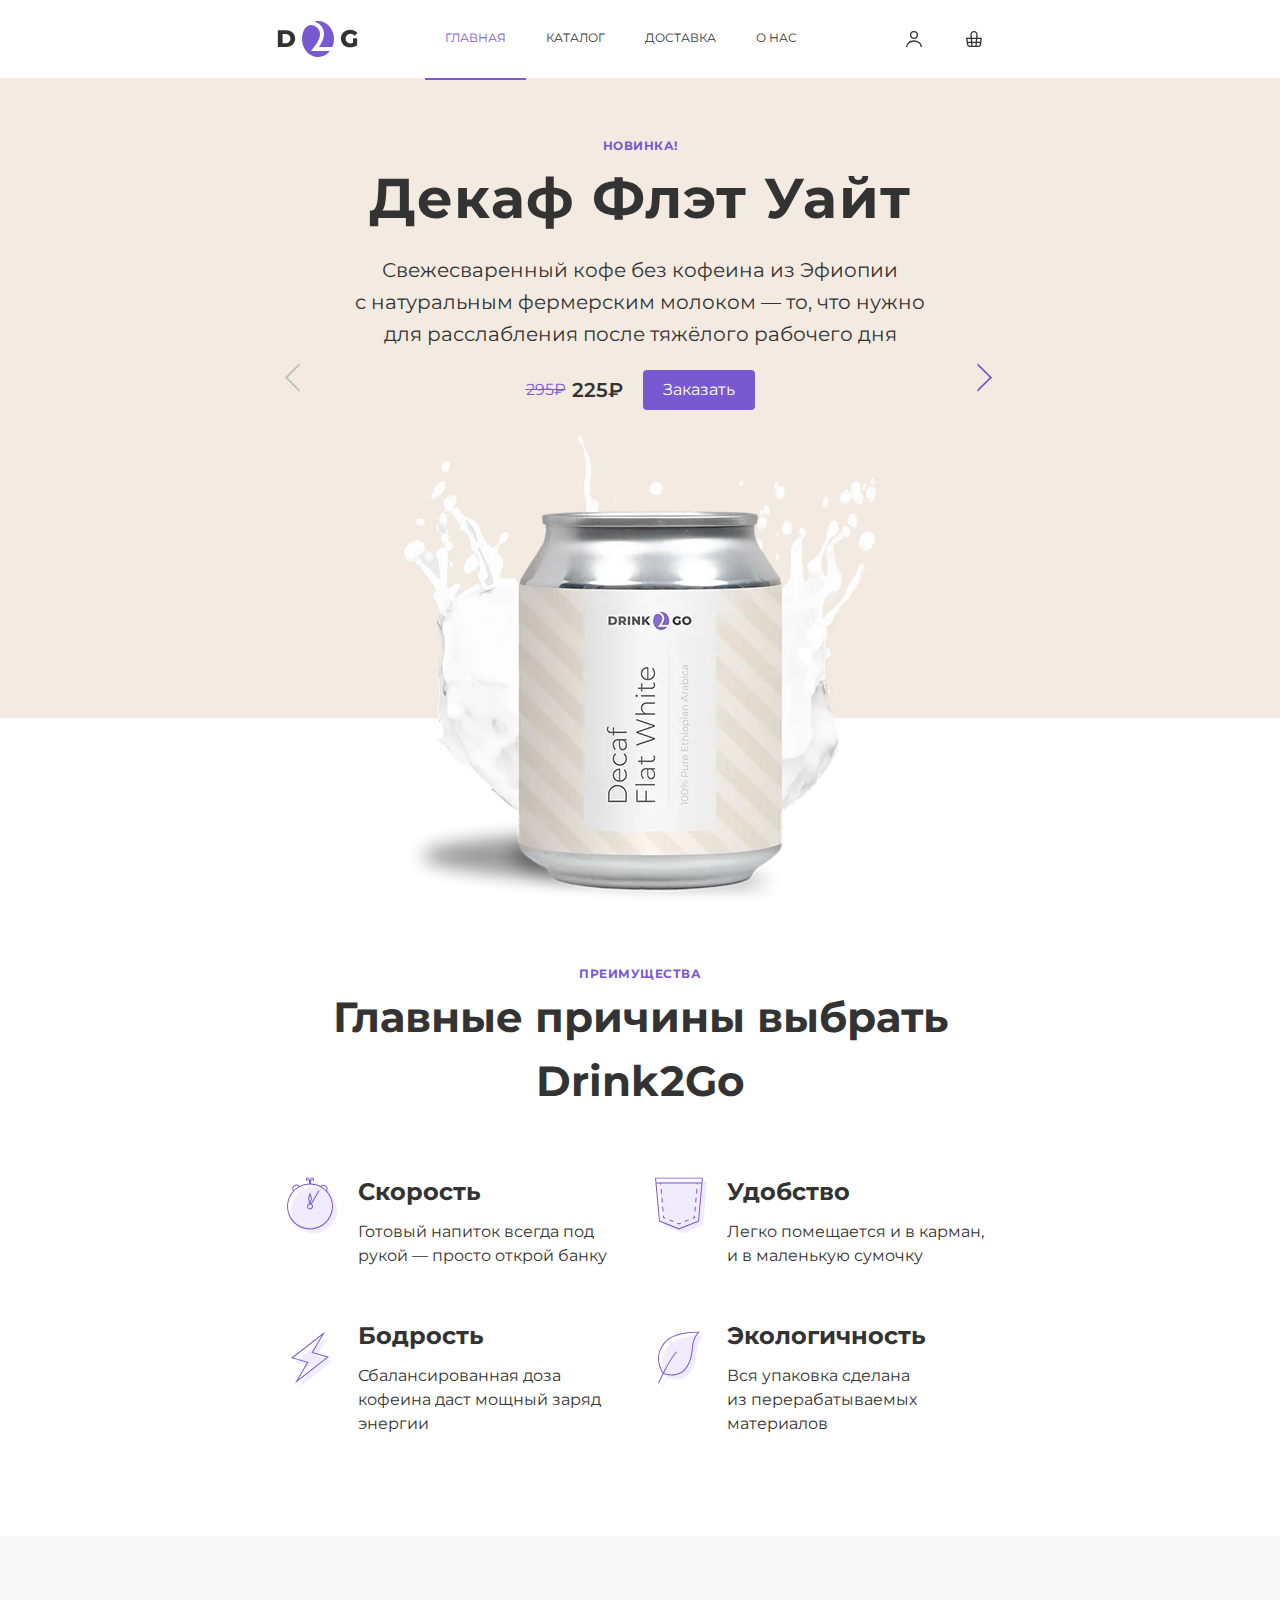
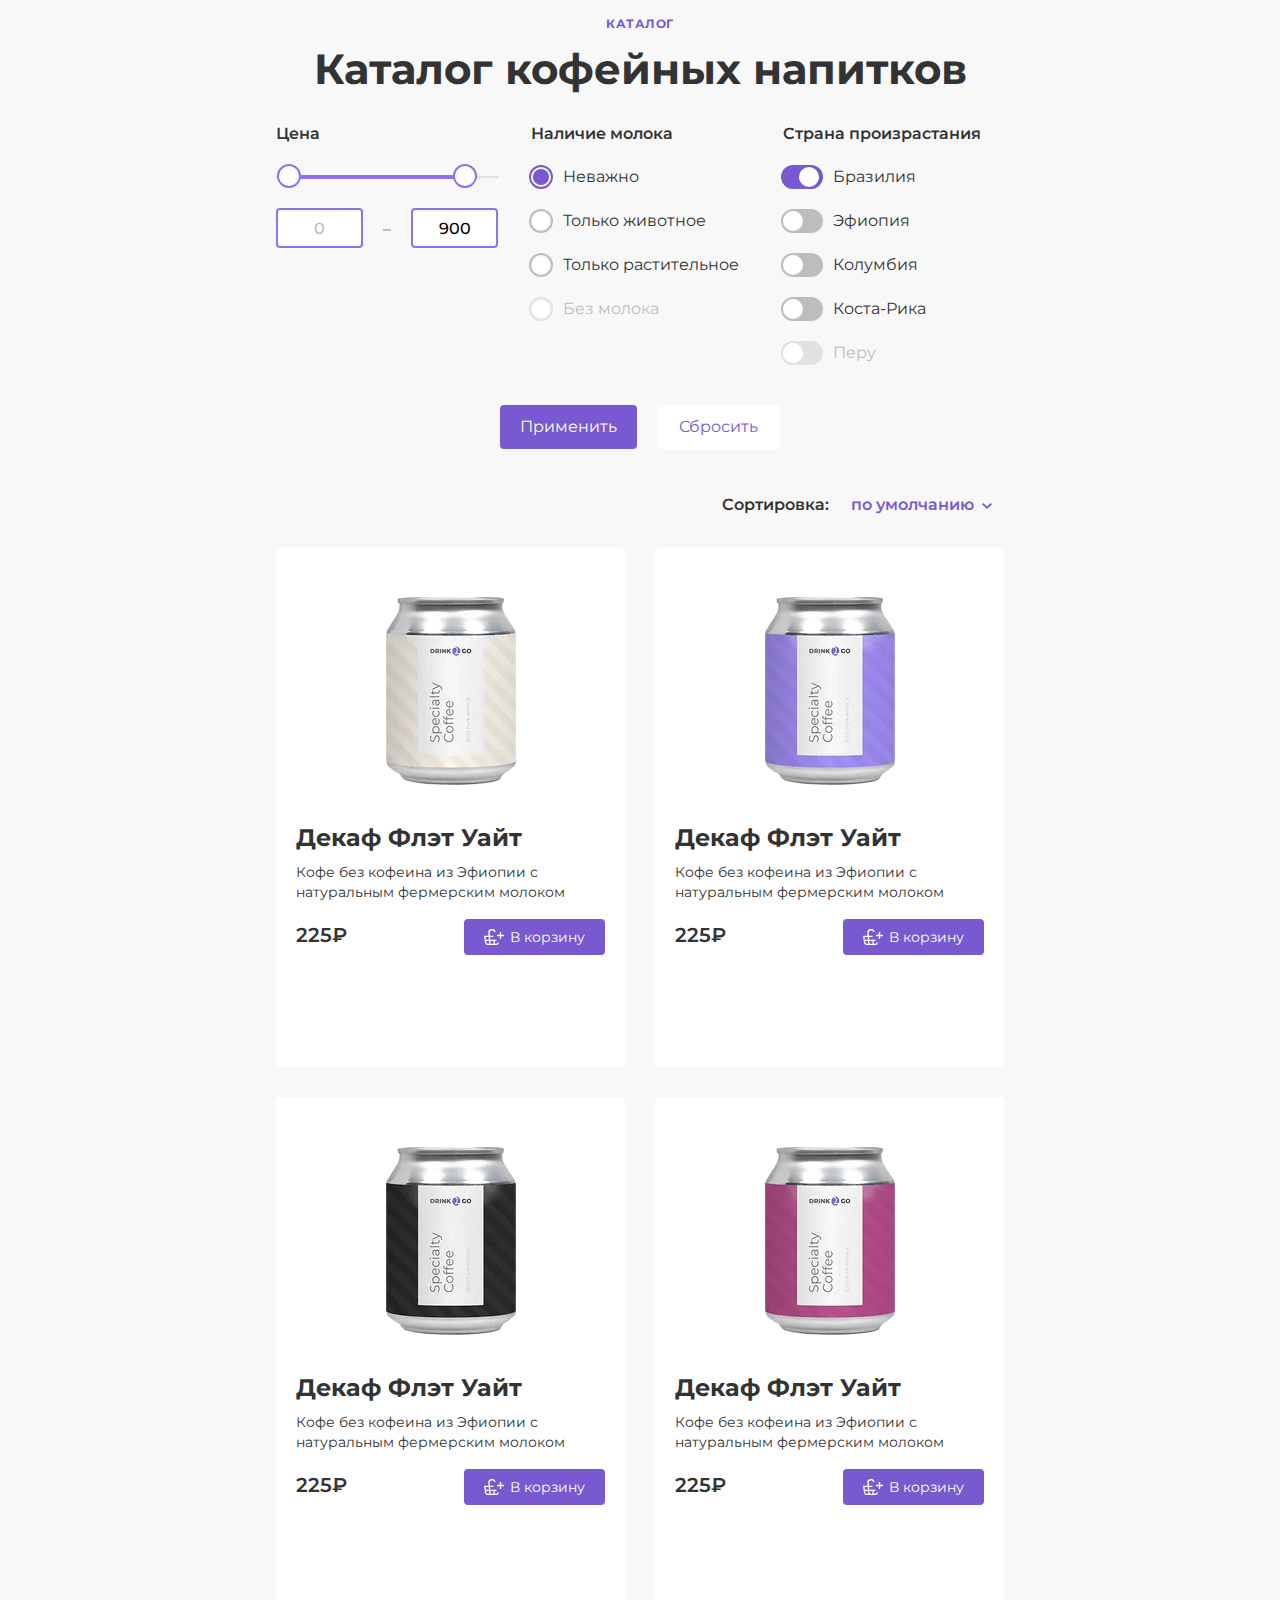
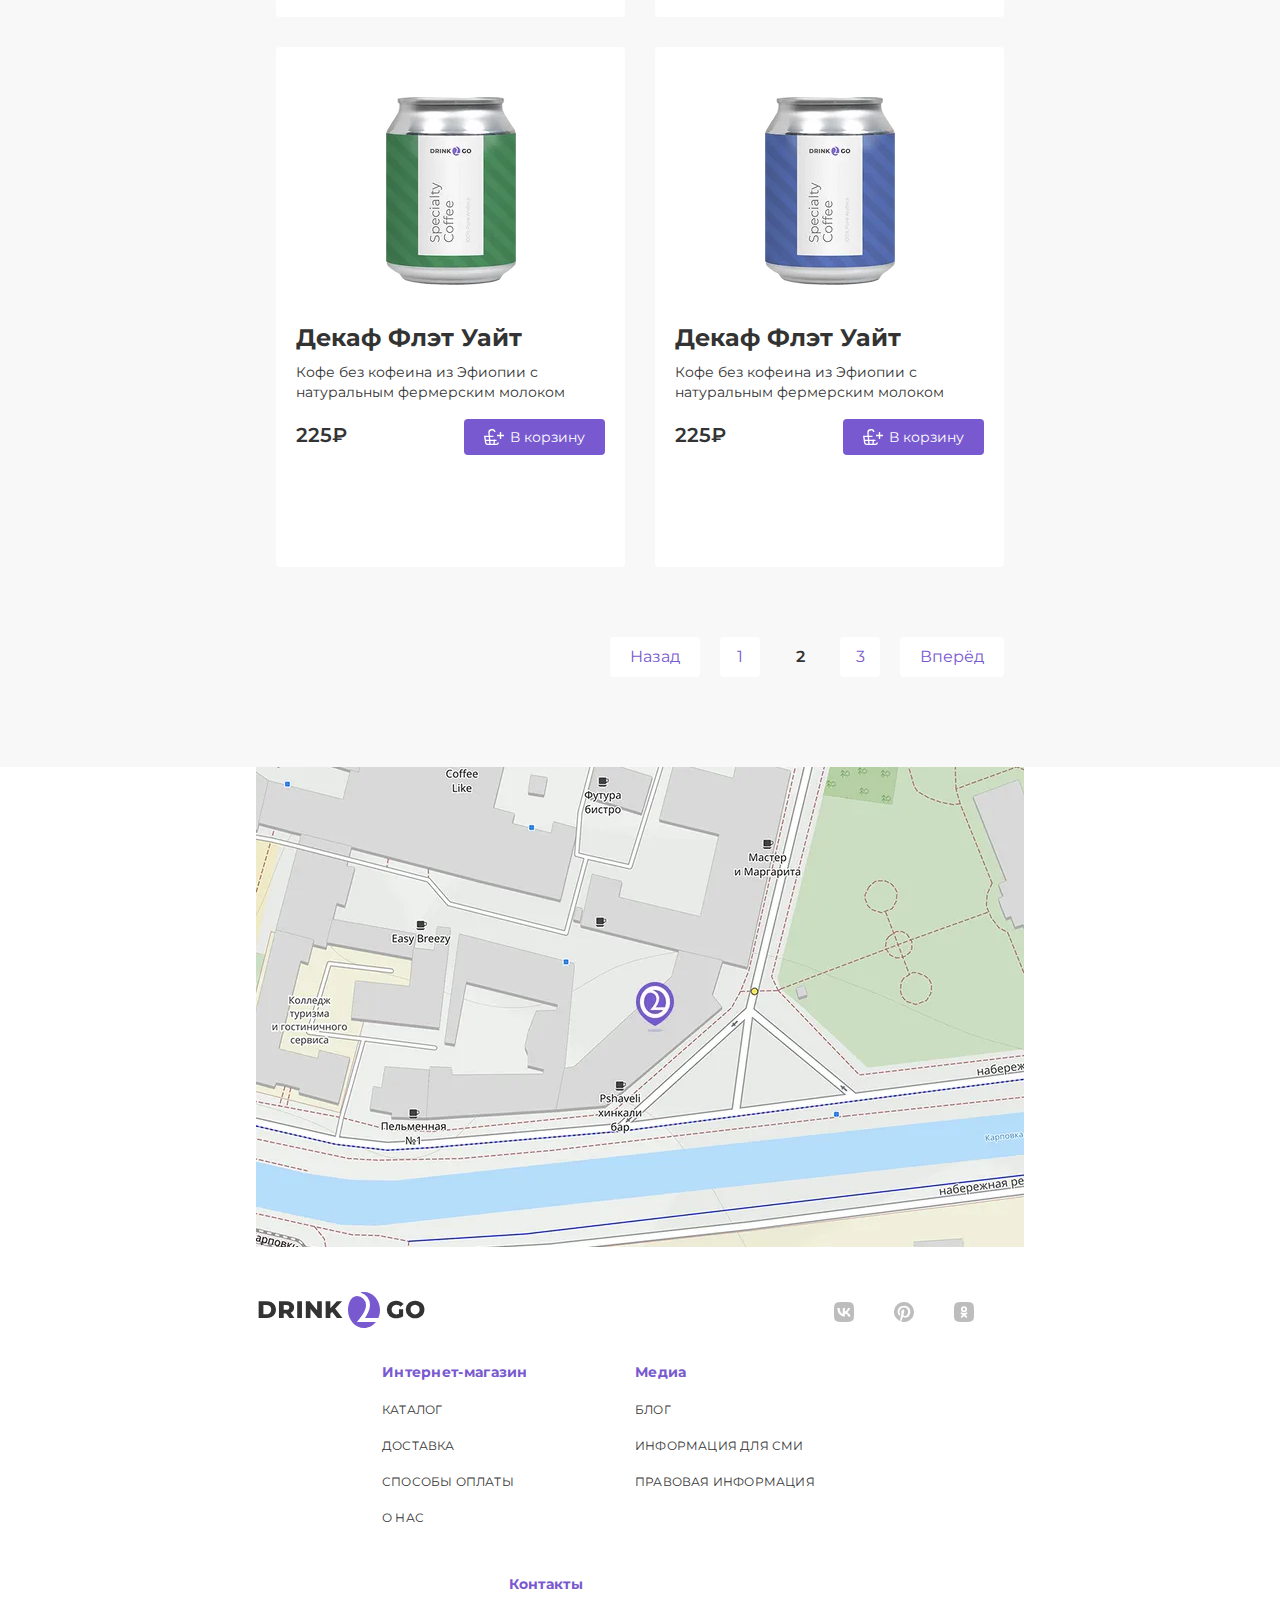
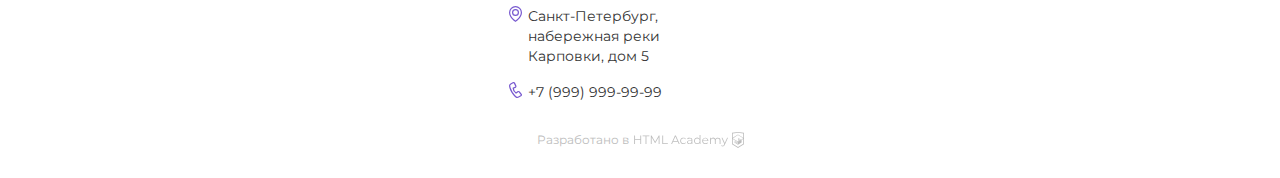
==== index.html @ 512646a8 "Deploying to gh-pages from @ KleoSky/drink2go-kleo@8dd119112a5cb23a19ab734b755fcf62da262490 🚀" ====
<!DOCTYPE html><html class="page" lang="ru"><head><meta charset="UTF-8"><title>Drink2Go. Интернет-магазин по продаже кофейных напитков</title><meta name="viewport" content="width=device-width,initial-scale=1"><link rel="preload" href="#" type="font/woff2" as="font"><link rel="stylesheet" href="styles/styles.css"><link rel="icon" href="favicon.ico"><link rel="icon" sizes="32x32" href="favicons/32.png" type="image/png"><link rel="icon" href="favicons/icon.svg" type="image/svg+xml"><link rel="apple-touch-icon" href="favicons/apple.png"><link rel="manifest" href="manifest.webmanifest"><script src="scripts/index.js" defer="defer"></script></head><body class="body"><div class="body__wrapper"><header class="body__header header" data-test="header"><div class="header__wrapper"><a class="header__logo logo" href="index.html"><picture><source media="(min-width: 1440px)" width="170" height="36" type="image/svg+xml" srcset="images/logo-footer-tablet.svg"><source media="(min-width: 768px)" width="82" height="36" type="image/svg+xml" srcset="images/logo-footer-mobile.svg"><img src="./images/logo-mobile.svg" width="32" height="36" alt="Логотип сайта Drink2Go"></picture><span class="header__logo-text logo-text">Интернет-магазин<br>кофейных напитков</span></a><nav class="header__nav nav nav--closed"><ul class="nav__list"><li class="nav__item nav__item--current"><a class="nav__link nav__link--current" href="index.html">Главная</a></li><li class="nav__item"><a class="nav__link" href="#">Каталог</a></li><li class="nav__item"><a class="nav__link" href="#">Доставка</a></li><li class="nav__item"><a class="nav__link" href="#">О нас</a></li></ul></nav><div class="header__user-menu user-menu"><button class="user-menu__button user-menu__button--personal" type="button"><span class="visually-hidden">Перейти в личный кабинет</span> <span class="user-menu__description">Войти</span></button> <button class="user-menu__button user-menu__button--basket" type="button"><span class="visually-hidden">Перейти в корзину</span> <span class="user-menu__description">Корзина</span></button> <button class="user-menu__button button-burger button-burger--closed js-toggle-button" type="button"><span class="visually-hidden">Перейти в меню навигации</span></button></div></div></header><main class="body__main main"><h1 class="visually-hidden">Кофейные напитки Drink2Go - выбери свой!</h1><section class="main__slider slider" data-test="hero"><button class="slider__button slider__button--prev slider-button-prev" type="button"><span class="visually-hidden">Показать предыдущий товар</span></button><div class="main__sliders sliders"><div class="sliders__card card card--current" data-bg="flat" data-index="0"><a class="card__link" href="#"><picture><source media="(min-width: 1440px)" width="600" height="600" type="image/webp" srcset="images/slider-flat-desktop@1x.webp, images/slider-flat-desktop@2x.webp 2x"><source media="(min-width: 768px)" width="476" height="476" type="image/webp" srcset="images/slider-flat-tablet@1x.webp, images/slider-flat-tablet@2x.webp 2x"><source width="280" height="280" type="image/webp" srcset="images/slider-flat-mobile@1x.webp, images/slider-flat-mobile@2x.webp 2x"><source media="(min-width: 1440px)" width="600" height="600" type="image/png" srcset="images/slider-flat-desktop@1x.png, images/slider-flat-desktop@2x.png 2x"><source media="(min-width: 768px)" width="476" height="476" type="image/png" srcset="images/slider-flat-tablet@1x.png, images/slider-flat-tablet@2x.png 2x"><img src="images/slider-flat-mobile@1x.png" srcset="images/slider-flat-mobile@2x.png 2x" width="280" height="280" alt="Кофе Декаф Флэт Уайт"></picture></a><div class="card__content-wrapper"><span class="card__badge">Новинка!</span><h2 class="card__title">Декаф Флэт Уайт</h2><p class="card__description">Свежесваренный кофе без кофеина из Эфиопии с&nbsp;натуральным фермерским молоком — то, что нужно для&nbsp;расслабления после тяжёлого рабочего дня</p><div class="card__price"><del class="card__price-old">295₽</del> <ins class="card__price-new">225₽</ins> <button class="card__price-button button-accent" type="button">Заказать</button></div></div></div><div class="sliders__card card" data-bg="latte" data-index="1"><a class="card__link" href="#"><picture><source media="(min-width: 1440px)" width="600" height="600" type="image/webp" srcset="images/slider-latte-desktop@1x.webp, images/slider-latte-desktop@2x.webp 2x"><source media="(min-width: 768px)" width="476" height="476" type="image/webp" srcset="images/slider-latte-tablet@1x.webp, images/slider-latte-tablet@2x.webp 2x"><source width="280" height="280" type="image/webp" srcset="images/slider-latte-mobile@1x.webp, images/slider-latte-mobile@2x.webp 2x"><source media="(min-width: 1440px)" width="600" height="600" type="image/png" srcset="images/slider-latte-desktop@1x.png, images/slider-latte-desktop@2x.png 2x"><source media="(min-width: 768px)" width="476" height="476" type="image/png" srcset="images/slider-latte-tablet@1x.png, images/slider-latte-tablet@2x.png 2x"><img src="images/slider-latte-mobile@1x.png" srcset="images/slider-latte-mobile@2x.png 2x" width="280" height="280" alt="Кофе Декаф Флэт Уайт"></picture></a><div class="card__content-wrapper"><span class="card__badge">Новинка!</span><h2 class="card__title">Лавандовый Латте</h2><p class="card__description">Невероятное сочетание перуанской высокогорной арабики с молоком ламы и лавандовым сиропом унесёт вас прямо на вершину Радужных гор</p><div class="card__price"><del class="card__price-old">285₽</del> <ins class="card__price-new">265₽</ins> <button class="card__price-button button-accent" type="button">Заказать</button></div></div></div><div class="sliders__card card" data-bg="espresso" data-index="2"><a class="card__link" href="#"><picture><source media="(min-width: 1440px)" width="600" height="600" type="image/webp" srcset="images/slider-espresso-desktop@1x.webp, images/slider-espresso-desktop@2x.webp 2x"><source media="(min-width: 768px)" width="476" height="476" type="image/webp" srcset="images/slider-espresso-tablet@1x.webp, images/slider-espresso-tablet@2x.webp 2x"><source width="280" height="280" type="image/webp" srcset="images/slider-espresso-mobile@1x.webp, images/slider-espresso-mobile@2x.webp 2x"><source media="(min-width: 1440px)" width="600" height="600" type="image/png" srcset="images/slider-espresso-desktop@1x.png, images/slider-espresso-desktop@2x.png 2x"><source media="(min-width: 768px)" width="476" height="476" type="image/png" srcset="images/slider-espresso-tablet@1x.png, images/slider-espresso-tablet@2x.png 2x"><img src="images/slider-espresso-mobile@1x.png" srcset="images/slider-espresso-mobile@2x.png 2x" width="280" height="280" alt="Кофе Декаф Флэт Уайт"></picture></a><div class="card__content-wrapper"><span class="card__badge">Новинка!</span><h2 class="card__title">Тройной Эспрессо</h2><p class="card__description">Невероятное сочетание перуанской высокогорной арабики с молоком ламы и лавандовым сиропом унесёт вас прямо на вершину Радужных гор</p><div class="card__price"><del class="card__price-old">395₽</del> <ins class="card__price-new">375₽</ins> <button class="card__price-button button-accent" type="button">Заказать</button></div></div></div></div><button class="slider__button slider__button--next slider-button-next" type="button"><span class="visually-hidden">Показать следующий товар</span></button><div class="slider__buttons-step slider-pagination"><button class="slider__button-step" type="button" data-index="0"><span class="visually-hidden">Показать первый товар</span></button> <button class="slider__button-step" type="button" data-index="1"><span class="visually-hidden">Показать следующий товар</span></button> <button class="slider__button-step" type="button" data-index="2"><span class="visually-hidden">Показать последний товар</span></button></div></section><section class="main__advantages advantages" data-test="features"><div class="advantages__wrapper"><h2 class="advantages__title">Главные причины выбрать Drink2Go</h2><p class="advantages__badge">Преимущества</p><ul class="advantages__list"><li class="advantages__item advantages__item--speed advantage"><h3 class="advantage__title">Скорость</h3><p class="advantage__description">Готовый напиток всегда под рукой — просто открой банку</p></li><li class="advantages__item advantages__item--fit advantage"><h3 class="advantage__title">Удобство</h3><p class="advantage__description">Легко помещается и в карман,<br>и в маленькую сумочку</p></li><li class="advantages__item advantages__item--energy advantage"><h3 class="advantage__title">Бодрость</h3><p class="advantage__description">Сбалансированная доза кофеина даст мощный заряд энергии</p></li><li class="advantages__item advantages__item--eco advantage"><h3 class="advantage__title">Экологичность</h3><p class="advantage__description">Вся упаковка сделана<br>из перерабатываемых материалов</p></li></ul></div></section><section class="main__catalog catalog" data-test="catalog"><h2 class="catalog__title">Каталог кофейных напитков</h2><p class="catalog__badge">Каталог</p><div class="catalog__wrapper"><form class="catalog__form form" action="https://echo.htmlacademy.ru" method="get"><fieldset class="form__product-cost product-cost"><legend class="product-cost__title">Цена</legend><div class="product-cost__slider-wrapper"><div class="product-cost__slider slider-cost"><button class="slider-cost__toggle slider-cost__toggle--min" type="button"><span class="visually-hidden">Выбор минимальной стоимости</span></button> <button class="slider-cost__toggle slider-cost__toggle--max" type="button"><span class="visually-hidden">Выбор максимальной стоимости</span></button></div></div><div class="product-cost__input-wrapper"><label class="product-cost__cost product-cost__cost--from" for="cost-from"><input class="product-cost__input product-cost__input--from" type="text" name="from" id="cost-from" placeholder="0"></label> <label class="product-cost__cost product-cost__cost--to" for="cost-to"><input class="product-cost__input product-cost__input--to" type="text" name="to" id="cost-to" placeholder="900" value="900"></label></div></fieldset><fieldset class="form__choice form__choice--taste"><legend class="form__choice-title">Наличие молока</legend><label class="form__label"><input class="form__choice-input form__choice-input--radio" type="radio" name="milk" value="Не важно" checked="checked"> <span class="form__choice-label">Неважно</span></label> <label class="form__label"><input class="form__choice-input form__choice-input--radio" type="radio" name="milk" value="Только животное"> <span class="form__choice-label">Только животное</span></label> <label class="form__label"><input class="form__choice-input form__choice-input--radio" type="radio" name="milk" value="Только растительное"> <span class="form__choice-label">Только растительное</span></label> <label class="form__label"><input class="form__choice-input form__choice-input--radio" type="radio" name="milk" value="Без молока" disabled="disabled"> <span class="form__choice-label">Без молока</span></label></fieldset><fieldset class="form__choice form__choice--origin"><legend class="form__choice-title">Страна произрастания</legend><label class="form__label"><input class="form__choice-input form__choice-input--checkbox" type="checkbox" name="brasil" checked="checked"> <span class="form__choice-label">Бразилия</span></label> <label class="form__label"><input class="form__choice-input form__choice-input--checkbox" type="checkbox" name="ethiopia"> <span class="form__choice-label">Эфиопия</span></label> <label class="form__label"><input class="form__choice-input form__choice-input--checkbox" type="checkbox" name="colombia"> <span class="form__choice-label">Колумбия</span></label> <label class="form__label"><input class="form__choice-input form__choice-input--checkbox" type="checkbox" name="costa-rica"> <span class="form__choice-label">Коста-Рика</span></label> <label class="form__label"><input class="form__choice-input form__choice-input--checkbox" type="checkbox" name="peru" disabled="disabled"> <span class="form__choice-label">Перу</span></label></fieldset><div class="form__buttons"><button class="form__button form__button--apply button-accent" type="submit">Применить</button> <button class="form__button form__button--reset button-accent" type="reset">Сбросить</button></div></form><section class="catalog__select products"><h2 class="visually-hidden">Каталог кофейных напитков</h2><div class="products__wrapper"><div class="products__select-wrapper"><h3 class="products__select-title">Сортировка:</h3><select name="products__select-type" id="select-type"><option class="products__select-option" value="По умолчанию">По умолчанию</option><option class="products__select-option" value="Сначала дешёвые">Сначала дешёвые</option><option class="products__select-option" value="Сначала дорогие">Сначала дорогие</option></select></div><ul class="products__list"><li class="products__item product"><a class="product__image-link" href="#" tabindex="-1"><picture><source width="130" height="188" type="image/webp" srcset="images/coffee-pot-1@1x.webp, images/coffee-pot-1@2x.webp 2x"><img src="images/coffee-pot-1@1x.png" srcset="images/coffee-pot-1@2x.png 2x" width="130" height="188" alt="Баночка с кофейным напитком"></picture></a><h3 class="product__title"><a class="product__link" href="#">Декаф Флэт Уайт</a></h3><p class="product__description">Кофе без кофеина из Эфиопии с натуральным фермерским молоком</p><div class="product__cost-wrapper"><p class="product__cost">225₽</p><button class="product__button button-accent" type="button">В корзину</button></div></li><li class="products__item product"><a class="product__image-link" href="#" tabindex="-1"><picture><source width="130" height="188" type="image/webp" srcset="images/coffee-pot-2@1x.webp, images/coffee-pot-2@2x.webp 2x"><img src="images/coffee-pot-2@1x.png" srcset="images/coffee-pot-2@2x.png 2x" width="130" height="188" alt="Баночка с кофейным напитком"></picture></a><h3 class="product__title"><a class="product__link" href="#">Декаф Флэт Уайт</a></h3><p class="product__description">Кофе без кофеина из Эфиопии с натуральным фермерским молоком</p><div class="product__cost-wrapper"><p class="product__cost">225₽</p><button class="product__button button-accent" type="button">В корзину</button></div></li><li class="products__item product"><a class="product__image-link" href="#" tabindex="-1"><picture><source width="130" height="188" type="image/webp" srcset="images/coffee-pot-3@1x.webp, images/coffee-pot-3@2x.webp 2x"><img src="images/coffee-pot-3@1x.png" srcset="images/coffee-pot-3@2x.png 2x" width="130" height="188" alt="Баночка с кофейным напитком"></picture></a><h3 class="product__title"><a class="product__link" href="#">Декаф Флэт Уайт</a></h3><p class="product__description">Кофе без кофеина из Эфиопии с натуральным фермерским молоком</p><div class="product__cost-wrapper"><p class="product__cost">225₽</p><button class="product__button button-accent" type="button">В корзину</button></div></li><li class="products__item product"><a class="product__image-link" href="#" tabindex="-1"><picture><source width="130" height="188" type="image/webp" srcset="images/coffee-pot-4@1x.webp, images/coffee-pot-4@2x.webp 2x"><img src="images/coffee-pot-4@1x.png" srcset="images/coffee-pot-4@2x.png 2x" width="130" height="188" alt="Баночка с кофейным напитком"></picture></a><h3 class="product__title"><a class="product__link" href="#">Декаф Флэт Уайт</a></h3><p class="product__description">Кофе без кофеина из Эфиопии с натуральным фермерским молоком</p><div class="product__cost-wrapper"><p class="product__cost">225₽</p><button class="product__button button-accent" type="button">В корзину</button></div></li><li class="products__item product"><a class="product__image-link" href="#" tabindex="-1"><picture><source width="130" height="188" type="image/webp" srcset="images/coffee-pot-5@1x.webp, images/coffee-pot-5@2x.webp 2x"><img src="images/coffee-pot-5@1x.png" srcset="images/coffee-pot-5@2x.png 2x" width="130" height="188" alt="Баночка с кофейным напитком"></picture></a><h3 class="product__title"><a class="product__link" href="#">Декаф Флэт Уайт</a></h3><p class="product__description">Кофе без кофеина из Эфиопии с натуральным фермерским молоком</p><div class="product__cost-wrapper"><p class="product__cost">225₽</p><button class="product__button button-accent" type="button">В корзину</button></div></li><li class="products__item product"><a class="product__image-link" href="#" tabindex="-1"><picture><source width="130" height="188" type="image/webp" srcset="images/coffee-pot-6@1x.webp, images/coffee-pot-6@2x.webp 2x"><img src="images/coffee-pot-6@1x.png" srcset="images/coffee-pot-6@2x.png 2x" width="130" height="188" alt="Баночка с кофейным напитком"></picture></a><h3 class="product__title"><a class="product__link" href="#">Декаф Флэт Уайт</a></h3><p class="product__description">Кофе без кофеина из Эфиопии с натуральным фермерским молоком</p><div class="product__cost-wrapper"><p class="product__cost">225₽</p><button class="product__button button-accent" type="button">В корзину</button></div></li></ul></div></section><section class="catalog__pagination pagination"><h2 class="visually-hidden">Переход на другие страницы каталога</h2><ul class="pagination__list"><li class="pagination__item"><a class="pagination__link pagination__link--prev button-accent" href="#"><span class="pagination__link-description">Назад</span></a></li><li class="pagination__item"><a class="pagination__link button-accent" href="#">1</a></li><li class="pagination__item pagination__item--current"><a class="pagination__link pagination__link--current" href="#">2</a></li><li class="pagination__item"><a class="pagination__link button-accent" href="#">3</a></li><li class="pagination__item"><a class="pagination__link pagination__link--next button-accent" href="#"><span class="pagination__link-description">Вперёд</span></a></li></ul></section></div></section><section class="main__map map" data-test="map"><h2 class="visually-hidden">Карта проезда к магазину</h2><div class="map__wrapper"><picture><source media="(min-width: 1440px)" width="1440" height="540" type="image/webp" srcset="images/map-desktop@1x.webp, images/map-desktop@2x.webp 2x"><source media="(min-width: 768px)" width="768" height="480" type="image/webp" srcset="images/map-tablet@1x.webp, images/map-tablet@2x.webp 2x"><source width="320" height="420" type="image/webp" srcset="images/map-mobile@1x.webp, images/map-mobile@2x.webp 2x"><source media="(min-width: 1440px)" width="1440" height="540" type="image/png" srcset="images/map-desktop@1x.png, images/map-desktop@2x.png 2x"><source media="(min-width: 768px)" width="768" height="480" type="image/png" srcset="images/map-tablet@1x.png, images/map-tablet@2x.png 2x"><img src="images/map-mobile@1x.png" srcset="images/map-mobile@2x.png 2x" width="320" height="420" alt="Местонахождение магазина на карте"></picture></div></section></main><footer class="main__footer footer" data-test="footer"><div class="footer__wrapper footer-nav"><div class="footer-nav__social"><a class="footer__logo logo" href="index.html"><picture><source media="(min-width: 768px)" width="170" height="36" type="image/svg+xml" srcset="images/logo-footer-tablet.svg"><img src="./images/logo-footer-mobile.svg" width="82" height="36" alt="Логотип сайта Drink2Go"></picture><span class="footer__logo-text logo-text">Интернет-магазин кофейных напитков</span></a><nav class="footer__nav social"><ul class="social__list"><li class="social__item"><a class="social__link social__link--vk" href="#"><span class="visually-hidden">VKontakte</span></a></li><li class="social__item"><a class="social__link social__link--pt" href="#"><span class="visually-hidden">Pinterest</span></a></li><li class="social__item"><a class="social__link social__link--ok" href="#"><span class="visually-hidden">Одноклассники</span></a></li></ul></nav></div><div class="footer-nav__links links"><h2 class="visually-hidden">Полезные ссылки</h2><ul class="links__list"><li class="links__item links__item--e-shop"><div class="links__item-wrapper"><h3 class="links__title">Интернет-магазин</h3><ul class="links__sublist"><li class="links__subitem"><a class="links__link" href="#">Каталог</a></li><li class="links__subitem"><a class="links__link" href="#">Доставка</a></li><li class="links__subitem"><a class="links__link" href="#">Способы оплаты</a></li><li class="links__subitem"><a class="links__link" href="#">О нас</a></li></ul></div></li><li class="links__item links__item--media"><div class="links__item-wrapper"><h3 class="links__title">Медиа</h3><ul class="links__sublist"><li class="links__subitem"><a class="links__link" href="#">Блог</a></li><li class="links__subitem"><a class="links__link" href="#">Информация для СМИ</a></li><li class="links__subitem"><a class="links__link" href="#">Правовая информация</a></li></ul></div></li><li class="links__item links__item--contacts contacts"><div class="links__item-wrapper"><h3 class="contacts__title links__title">Контакты</h3><ul class="contacts__list"><li class="contacts__item contacts__item--address"><address class="contacts__address">Санкт-Петербург, набережная реки Карповки, дом 5</address></li><li class="contacts__item contacts__item--phone"><a class="contacts__phone" href="tel:+7(999)999-99-99">+7 (999) 999-99-99</a></li></ul></div></li></ul></div><div class="footer-nav__developer"><a class="footer-nav__developer-link" href="https://htmlacademy.ru/intensive/adaptive"><span class="footer-nav__developer-title">Разработано в</span></a></div></div></footer></div></body></html>
---- styles/styles.css ----
:root{--font-base:"Montserrat","Verdana",sans-serif;--color-base:#333;--color-second:#fff;--color-tertiary:#bdbdbd;--color-active:#593cac;--bg-primary:#fff;--bg-secondary:#f3ebe1;--bg-tertiary:#eae6fc;--bg-quaternary:#e5e6e8;--bg-accent:#7859cf;--bg-condition:#f0ebff;--bg-active:#7859cf40;--bg-catalog:#f8f8f8}body{font-family:var(--font-base,inherit);background-color:var(--bg-primary,#fff);color:var(--color-base,#333);width:100%;margin:0;font-size:14px;font-weight:400;line-height:1.43}img{object-fit:contain}@font-face{font-family:Montserrat;src:url(../fonts/montserrat/Montserrat-Regular.woff2)format("woff2"),url(../fonts/montserrat/Montserrat-Regular.woff)format("woff");font-weight:400;font-style:normal;font-display:swap}@font-face{font-family:Montserrat;src:url(../fonts/montserrat/Montserrat-Medium.woff2)format("woff2"),url(../fonts/montserrat/Montserrat-Medium.woff)format("woff");font-weight:500;font-style:normal;font-display:swap}@font-face{font-family:Montserrat;src:url(../fonts/montserrat/Montserrat-SemiBold.woff2)format("woff2"),url(../fonts/montserrat/Montserrat-SemiBold.woff)format("woff");font-weight:600;font-style:normal;font-display:swap}@font-face{font-family:Montserrat;src:url(../fonts/montserrat/Montserrat-Bold.woff2)format("woff2"),url(../fonts/montserrat/Montserrat-Bold.woff)format("woff");font-weight:700;font-style:normal;font-display:swap}.advantage{padding-top:66px}.advantage__title{text-align:center;margin:0 0 4px;font-size:18px;font-weight:700;line-height:1.77}.advantage__description{text-align:center;margin:0 0 32px}@media (width>=768px){.advantage__title{font-size:24px;line-height:1.5}.advantage__description{font-size:16px;line-height:1.5}}@media (width>=768px) and (width<=1439px){.advantage{grid-template-rows:repeat(2,auto);grid-template-columns:52px auto;column-gap:20px;width:339px;height:min-content;padding:0;display:grid}.advantage__title{text-align:left;grid-area:1/2/2/3;margin-bottom:10px}.advantage__description{text-align:left;grid-area:2/2/3/3;margin:0}}@media (width>=1440px){.advantage{width:317px;height:min-content;padding-top:76px}.advantage__title{margin-bottom:10px}.advantage__description{margin:0}}.advantages{box-sizing:border-box;width:320px;margin:0 auto;padding:0 20px}.advantages__wrapper{grid-template-rows:50px auto auto min-content 60px;width:280px;margin:0 auto;display:grid}.advantages__badge{letter-spacing:.5px;text-align:center;text-transform:uppercase;color:var(--bg-accent,navy);grid-row:2/3;margin:0 0 4px;font-size:12px;font-weight:700;line-height:1.33}.advantages__title{text-align:center;grid-row:3/4;margin:0 0 36px;font-size:24px;font-weight:700;line-height:1.5}.advantages__list{grid-row:4/5;margin:0;padding:0;list-style:none}.advantages__item{position:relative}.advantages__item:before{content:"";background-repeat:no-repeat;background-size:52px 56px;width:52px;height:56px;display:block;position:absolute;top:0;left:50%;transform:translate(-50%)}.advantages__item--speed:before{background-image:url(../images/speed.svg)}.advantages__item--fit:before{background-image:url(../images/fit.svg)}.advantages__item--energy:before{background-image:url(../images/energy.svg)}.advantages__item--eco:before{background-image:url(../images/eco.svg)}@media (width>=768px){.advantages__title{margin-bottom:60px;font-size:42px;line-height:1.52}}@media (width>=768px) and (width<=1439px){.advantages{width:768px;padding:0 30px}.advantages__wrapper{grid-template-rows:60px auto auto min-content 100px;width:708px}.advantages__list{grid-template-columns:repeat(2,min-content);gap:50px 30px;display:grid}.advantages__item:before{grid-area:1/1/-1/2;top:40%;left:0;transform:translateY(-60%)}}@media (width>=1440px){.advantages{width:1440px;padding:0 40px}.advantages__wrapper{grid-template-rows:100px auto auto min-content 120px;width:1360px}.advantages__title{margin-bottom:80px}.advantages__list{flex-wrap:wrap;gap:30px;display:flex}}.body__wrapper{flex-direction:column;min-height:100vh;margin:0 auto;display:flex}@media (width>=768px){.body__wrapper{width:100%}}@media (width>=1440px){.body__wrapper{width:100%}}.body__main{flex-grow:1}.body__header{margin:0 auto}.button-accent{cursor:pointer}.button-accent:hover,.button-accent:focus{background-color:#9070ec}.button-accent:active{background-color:#593cac}.button-accent:disabled{background-color:var(--color-tertiary,navy)}.button-burger{padding:30px}@media (width>=768px){.button-burger{display:none}}.button-burger--closed{background-image:url(../icons/stack.svg#burger);background-size:16px 16px}.button-burger--opened{background-image:url(../icons/stack.svg#open-menu);background-size:16px 16px}.card{opacity:0;z-index:0;flex-direction:column;justify-content:center;align-items:center;width:280px;min-height:100%;display:flex;position:absolute;top:0;left:0}.card--current{z-index:1;opacity:1}.card__link{justify-content:center;align-items:center;margin-bottom:5px;display:flex}.card__badge{text-transform:uppercase;color:var(--bg-accent,navy);letter-spacing:.5px;justify-content:center;align-items:center;margin-bottom:4px;font-size:12px;font-weight:700;line-height:1.33;display:flex}.card__title{text-align:center;letter-spacing:.7px;margin:0 0 10px;font-size:36px;font-weight:700;line-height:1.33}.card__description{text-align:center;margin:0 0 20px}.card__price{justify-content:center;align-items:center;gap:6px;display:flex}.card__price-old{color:var(--bg-accent,navy);font-size:16px;line-height:2}.card__price-new{font-size:20px;font-weight:600;line-height:1.6;text-decoration:none}.card__price-button{color:var(--color-second,#fff);background-color:var(--bg-accent,navy);border:#0000;border-radius:4px;margin-left:14px;padding:8px 20px;font-family:inherit;font-size:16px;line-height:1.5}@media (width>=768px){.card{grid-template-rows:auto auto;width:608px;display:grid}.card__badge{text-align:center;margin-top:30px}.card__title{letter-spacing:1.1px;margin-bottom:16px;font-size:56px;line-height:1.43}.card__description{margin-bottom:20px;font-size:20px;line-height:1.6}.card__price{margin-bottom:20px}.card__link{grid-row:2/3;margin:0}.card__content-wrapper{grid-row:1/2}}@media (width>=1440px){.card{flex-direction:row;gap:30px;width:1280px;display:flex}.card__content-wrapper{flex-direction:column;margin-bottom:20px;display:flex}.card__link{grid-area:2/2/3/3;margin:0}.card__badge{align-self:flex-start}.card__title{text-align:left}.card__description{text-align:left;width:625px}.card__price{align-self:flex-start}}.catalog__form{margin-bottom:40px;position:relative}.catalog{background-color:var(--bg-catalog,#aaa7ab);grid-template-rows:min-content min-content auto;padding:50px 20px 44px;display:grid}.catalog__wrapper{width:280px;margin:0 auto}.catalog__badge{letter-spacing:.5px;text-transform:uppercase;text-align:center;color:var(--bg-accent,navy);grid-row:1/2;margin:0 0 6px;font-size:12px;font-weight:700;line-height:1.33}.catalog__title{text-align:center;grid-row:2/3;margin:0 0 20px;font-size:24px;line-height:1.5}@media (width>=768px) and (width<=1439px){.catalog__form{grid-template-rows:auto max-content 20px;grid-template-columns:223px 222px 223px;column-gap:30px;margin-bottom:0;display:grid}}@media (width>=768px){.catalog{grid-template-rows:80px auto auto auto;padding-top:0;padding-bottom:90px}.catalog__badge{grid-row:2/3}.catalog__title{grid-row:3/4;margin-bottom:21px;font-size:42px;line-height:1.52}.catalog__wrapper{grid-row:4/5;width:728px}.catalog__pagination{justify-self:flex-end}}@media (width>=1440px){.catalog{grid-template-rows:100px auto auto auto;padding-bottom:120px;padding-left:40px;padding-right:40px}.catalog__badge{margin-bottom:5px}.catalog__title{margin-bottom:36px}.catalog__wrapper{grid-row:4/5;grid-template-rows:repeat(4,auto);grid-template-columns:repeat(2,auto);column-gap:30px;width:1360px;display:grid}.catalog__form{grid-area:1/1/4/2;padding-top:1px}.catalog__select{grid-area:3/2/4/3}.catalog__pagination{grid-area:4/2/5/3}}.contacts__list{margin:0;padding:0;list-style:none}.contacts__item--address,.contacts__item--phone{position:relative}.contacts__address{margin-bottom:16px;padding-left:19px;font-style:normal}.contacts__phone{color:inherit;padding-left:19px;text-decoration:none}.contacts__phone:hover{color:#9070ec}.contacts__phone:active{color:#593cac}.contacts__address:before,.contacts__phone:before{content:"";background-repeat:no-repeat;width:13px;height:16px;display:block;position:absolute;top:0;left:0}.contacts__address:before{background-image:url(../icons/stack.svg#address-icon)}.contacts__phone:before{background-image:url(../icons/stack.svg#phone-icon)}@media (width>=768px){.contacts__title{margin-bottom:20px}}.footer-nav__social{flex-wrap:wrap;width:280px;margin:0 auto;padding:20px;display:flex}.footer-nav__developer{width:280px;margin:0 auto;padding:20px 0 30px}.footer-nav__developer-link{color:var(--color-tertiary,#605f61);justify-content:center;gap:3px;font-size:12px;line-height:1.33;text-decoration:none;display:flex}.footer-nav__developer-link:after{content:"";background-color:var(--color-tertiary,navy);width:112px;height:16px;display:block;-webkit-mask-image:url(../icons/stack.svg#developer-logo-default);mask-image:url(../icons/stack.svg#developer-logo-default)}.footer-nav__developer-link:hover.footer-nav__developer-link:after{background-color:var(--bg-accent,navy)}.footer-nav__developer-link:active.footer-nav__developer-link:after{background-color:#593cac}.footer-nav__developer-link .footer-nav__developer-logo{color:#bdbdbd}.footer-nav__developer-link:hover .footer-nav__developer-logo,.footer-nav__developer-link:focus .footer-nav__developer-logo{color:var(--bg-accent,navy)}.footer-nav__developer-link:active .footer-nav__developer-logo{color:var(--color-active,navy)}.footer-nav__developer-image{fill:var(--color-tertiary,#605f61)}.footer-nav__developer-image:hover{fill:var(--bg-accent,navy)}@media (width>=768px){.footer-nav__social{width:728px;margin:0;padding:40px 0 30px}.footer__logo{margin-bottom:4px}}@media (width>=1440px){.footer-nav__social{flex-direction:column;grid-area:2/1/3/2;width:318px;padding:0}.footer-nav__links{grid-area:2/2/3/3}.footer-nav__developer{grid-area:3/1/4/-1}}.footer{box-sizing:border-box;width:100%}.footer__wrapper{width:320px;margin:0 auto}.footer__logo{justify-content:left;margin-right:auto;line-height:0}@media (width>=768px){.footer__wrapper{width:768px;margin:0 auto;padding:0 20px}}@media (width>=1440px){.footer{width:1440px;margin:0 auto;padding:0 40px}.footer__wrapper{grid-template-rows:40px min-content 76px;grid-template-columns:318px auto;column-gap:30px;width:1360px;padding:0;display:grid}.footer__logo{font-size:inherit;color:var(--color-base,navy);flex-direction:column;align-items:flex-start;gap:10px;margin:0 0 50px;line-height:0;text-decoration:none;display:flex}.footer__logo-text{font-size:14px;line-height:1.43}}.form__product-cost,.form__choice{border:none;margin:0;padding:0}.form__choice{flex-direction:column;row-gap:20px;margin-bottom:30px;display:flex}.form__choice-title,.form__choice-label{font-size:16px;line-height:1.5}.form__choice-title{margin-bottom:19px;font-weight:600}.form__label{justify-content:flex-start;align-items:center;gap:10px;display:flex}.form__choice-input{cursor:pointer}.form__choice-input--radio{-webkit-appearance:none;appearance:none;border:2px solid var(--color-tertiary,navy);border-radius:50%;min-width:24px;height:24px;margin:0}.form__choice-input--radio:disabled,.form__choice-input--radio:disabled:hover,.form__choice-input--radio:disabled:focus{border:2px solid #e2e2e2}.form__choice-input--radio:checked,.form__choice-input--radio:hover,.form__choice-input--radio:focus{border:2px solid var(--bg-accent,navy)}.form__choice-input--radio:hover.form__choice-input--radio:before,.form__choice-input--radio:focus.form__choice-input--radio:before{background-color:#7859cf40}.form__choice-input--radio:disabled:hover.form__choice-input--radio:before,.form__choice-input--radio:disabled:focus.form__choice-input--radio:before{background-color:var(--bg-primary,#fff)}.form__choice-input--radio:disabled~.form__choice-label{color:var(--color-tertiary,navy)}.form__choice-input--radio:checked.form__choice-input--radio:before,.form__choice-input--radio:before{content:"";background-color:var(--bg-accent,navy);border:#0000;border-radius:50%;width:16px;height:16px;display:block;position:relative;top:2px;left:2px}.form__choice-input--radio.form__choice-input--radio:before{background-color:var(--color-second,navy)}.form__choice-input--radio:disabled:checked.form__choice-input--radio:before{background-color:var(--color-tertiary,navy)}.form__choice-input--checkbox{-webkit-appearance:none;appearance:none;background-color:var(--color-tertiary,navy);border:2px solid #0000;border-radius:12px;min-width:42px;height:24px;margin:0;display:block}.form__choice-input--checkbox:hover,.form__choice-input--checkbox:focus{border-color:var(--bg-accent,navy);background-color:#7859cf40}.form__choice-input--checkbox:before{content:"";background-color:var(--bg-primary,#fff);border-radius:50%;width:20px;height:20px;display:block;position:relative;top:0;left:0}.form__choice-input--checkbox:checked.form__choice-input--checkbox:before{border:2px solid var(--bg-accent,navy);top:-2px;left:100%;transform:translate(-100%)}.form__choice-input--checkbox:checked{background-color:var(--bg-accent,navy);border:2px solid #0000}.form__choice-input--checkbox:disabled{background-color:#e2e2e2}.form__choice-input--checkbox:disabled:hover,.form__choice-input--checkbox:disabled:focus{border-color:#e2e2e2}.form__choice-input--checkbox:disabled:checked.form__choice-input--checkbox:before{background-color:var(--color-tertiary,navy)}.form__choice-input--radio:disabled,.form__choice-input--checkbox:disabled{pointer-events:none;cursor:default}.form__choice-input--checkbox:disabled.form__choice-input--checkbox:before{border-color:#e2e2e2}.form__choice-input--checkbox:disabled~.form__choice-label{color:var(--color-tertiary,navy)}.form__buttons{flex-direction:column;gap:20px;display:flex}.form__button{border-radius:4px;min-height:40px;padding:8px;font-family:inherit;font-size:16px;line-height:1.5}.form__button--apply{background-color:var(--bg-accent,navy);color:var(--color-second,#fff);border:#0000;padding-top:10px;padding-bottom:10px}.form__button--reset{color:var(--bg-accent,navy);border:2px solid var(--bg-primary,#fff);background-color:var(--color-second,#fff)}.form__button--reset:hover,.form__button--reset:focus,.form__button--reset:active,.form__button--reset:disabled{color:var(--bg-second,#fff)}@media (width>=768px) and (width<=1439px){.form__product-cost{grid-area:1/1/2/2}.form__choice--taste{grid-area:1/2/2/3}.form__choice--origin{grid-area:1/3/2/4}.form__buttons{flex-direction:row;grid-area:2/1/3/-1;justify-self:center}.form__button{padding:8px 20px}.form__choice{margin-bottom:40px}}@media (width>=1440px){.form__buttons{flex-direction:row}.form__button{width:149px;padding:8px 26px}.form__choice-title{margin-bottom:20px}}.header{box-sizing:border-box;width:100%;padding:0 0 0 20px}.header__wrapper{box-sizing:border-box;justify-content:space-between;display:flex}.header a{color:inherit;text-decoration:none}.header__logo{align-items:center;gap:20px;margin:0;padding:12px 0;line-height:0;display:flex}.header__logo-text{margin-right:7px;font-size:12px;line-height:1.33}@media (width>=768px) and (width<=1439px){.header__logo-wrapper{margin-right:7px}}@media (width>=768px){.header{width:768px;padding:8px 20px}.header__wrapper{gap:60px;width:728px}}@media (width>=1440px){.header{box-sizing:border-box;width:1440px;padding:10px 40px}.header__wrapper{justify-content:space-between;width:1360px}}.links{width:100%}.links__list,.links__sublist{flex-wrap:wrap;margin:0;padding:0;list-style:none}.links__list{flex-direction:column;justify-content:center;width:100%;display:flex}.links__item{border-top:1px solid var(--bg-condition,#c6b8cf);box-sizing:border-box;width:100%;padding:20px}.links__item-wrapper{width:280px;margin:0 auto}.links__title{letter-spacing:.3px;color:var(--bg-accent,navy);font-size:inherit;line-height:inherit;margin:0 0 12px}.links__sublist{flex-direction:column;gap:4px;display:flex}.links__subitem{padding:8px 0;line-height:0}.links__link{letter-spacing:.2px;text-transform:uppercase;color:inherit;padding:8px 0;font-size:12px;line-height:1.33;text-decoration:none}.links__link:hover,.links__link:focus{color:#9070ec}.links__link:active{color:#593cac}@media (width>=768px){.links{width:728px}.links__list{flex-direction:row;gap:30px;width:728px}.links__item{border:#0000;width:223px;padding:0}.links__item-wrapper{width:223px;margin-bottom:10px}}@media (width>=1440px){.links,.links__list{width:100%}.links__sublist{margin:0}.links__item,.links__item-wrapper{width:317px}}@media (width<=1439px){.logo-text{display:none}}.logo{justify-content:center;align-items:center;display:flex}.main{width:100%}.main__wrapper{width:100%;margin:0 auto}@media (width>=768px){.main__wrapper{width:768px}}@media (width>=1440px){.main__wrapper{width:1440px}}.map,.map__wrapper{width:320px;margin:0 auto}@media (width>=768px){.map,.map__wrapper{width:768px}}@media (width>=1440px){.map,.map__wrapper{width:1440px}}.nav--opened .nav__list{display:block}.nav__list{flex-wrap:wrap;margin:0;padding:0;list-style:none;display:flex}@media (width<=767px){.nav__list{display:none}}@media (width>=1440px){.nav__list{gap:20px}}@media (width<=767px){.nav__list{background-color:var(--bg-primary,navy);z-index:2;flex-direction:column;position:absolute;top:60px;right:0}.nav__item{width:100vw}.nav__link{border-top:1px solid var(--bg-condition,navy);text-align:center}}.nav__link{text-transform:uppercase;box-sizing:border-box;padding:22px 20px;font-size:12px;line-height:1.33;display:block}.nav__link:hover,.nav__link:focus{color:var(--bg-accent,navy)}.nav__link:active{background-color:var(--bg-condition,navy)}.nav__item--current{box-sizing:border-box}@media (width>=768px){.nav__list .nav__link--current{color:var(--bg-accent,navy)}.nav__item--current:after{content:"";background-color:var(--bg-accent,navy);width:100%;height:2px;display:block;position:relative;top:10px}}@media (width>=1440px){.nav__item--current:after{top:13px}}.pagination__list{flex-wrap:wrap;gap:20px;margin:0;padding:0;list-style:none;display:flex}.pagination__link{color:var(--bg-accent,navy);box-sizing:border-box;justify-content:center;align-items:center;min-height:40px;padding:8px;font-size:16px;line-height:1.5;text-decoration:none;display:flex}.pagination__link:not(.pagination__link--current):hover,.pagination__link:not(.pagination__link--current):focus,.pagination__link:not(.pagination__link--current):active,.pagination__link:not(.pagination__link--current):disabled{color:var(--bg-second,#fff)}.pagination__link--current{color:inherit;font-weight:600}.pagination__item{background-color:var(--bg--primary,#fff);border:none;border-radius:4px;min-width:40px;min-height:40px}.pagination__item--current{background-color:inherit;pointer-events:none;cursor:default}.pagination__link--prev:hover.pagination__link--prev:before,.pagination__link--prev:focus.pagination__link--prev:before,.pagination__link--prev:active.pagination__link--prev:before,.pagination__link--prev:disabled.pagination__link--prev:before,.pagination__link--next:hover.pagination__link--next:before,.pagination__link--next:focus.pagination__link--next:before,.pagination__link--next:active.pagination__link--next:before,.pagination__link--next:disabled.pagination__link--next:before{border-color:var(--color-second,#fff)}.pagination__link--prev:before{-webkit-clip-path:polygon(0 0,100% 100%,0 100%);clip-path:polygon(0 0,100% 100%,0 100%);left:2px}.pagination__link--next:before{-webkit-clip-path:polygon(100% 0,100% 100%,0 0);clip-path:polygon(100% 0,100% 100%,0 0);left:-2px}@media (width<=767px){.pagination__link-description{display:none}.pagination__link--prev:before,.pagination__link--next:before{content:"";border:2px solid var(--bg-accent,navy);width:6px;height:6px;display:block;position:relative;top:0;transform:rotate(45deg)}}@media (width>=768px){.pagination__link--prev,.pagination__link--next{padding:8px 20px}}.product-cost__title{margin-bottom:21px;font-size:16px;font-weight:600;line-height:1.5}.product-cost__slider-wrapper{box-sizing:border-box;grid-template-columns:1fr;width:100%;height:24px;margin-bottom:24px;padding-top:7px;display:grid;position:relative}.product-cost__slider{z-index:0;grid-area:1/1/2/-1;align-items:center;gap:212px;margin-left:1px;display:flex}.product-cost__input-wrapper{grid-template-columns:auto 44px auto;margin-bottom:30px;display:grid}.product-cost__input-wrapper:before{content:"";background-color:var(--color-tertiary,navy);width:8px;height:2px;display:block;position:absolute;top:111px;left:50%;transform:translate(-50%)}.product-cost__input{box-sizing:border-box;border:2px solid #9070ec;border-radius:4px;max-width:118px;height:40px;padding:8px 10px}.product-cost__input[type=text]::placeholder{color:var(--color-tertiary,navy)}.product-cost__input:hover,.product-cost__input:focus{border-color:#593cac}.product-cost__input:disabled{border-color:var(--color-tertiary,navy)}.product-cost__input--from,.product-cost__input--to{font-family:var(--font-base,"Verdana");text-align:center;font-size:16px;font-weight:500;line-height:1.5}.product-cost__cost{max-width:118px;display:block}.product-cost__cost--from{grid-column:1/2}.product-cost__cost--to{grid-column:3/4}@media (width>=768px) and (width<=1439px){.product-cost__input,.product-cost__cost{max-width:87px}}@media (width>=768px){.product-cost__title{margin-bottom:18px;padding:0}.product-cost__slider-wrapper{margin-bottom:20px}.product-cost__input-wrapper{grid-template-columns:max-content 48px max-content}.product-cost__input-wrapper:before{top:107px;left:111px}}@media (width>=1440px){.product-cost__slider{width:274px}.product-cost__slider-wrapper:before{width:318px}.product-cost__title{margin-bottom:21px}.product-cost__input-wrapper{grid-template-columns:max-content 50px max-content}.product-cost__input-wrapper:before{top:109px;left:159px}.product-cost__input,.product-cost__cost{max-width:134px}.product-cost__slider-wrapper{margin-bottom:22px}}.product__image-link{width:max-content;margin-bottom:24px;display:block;position:relative;top:0;left:55px}.product__title{margin:0 0 6px}.product__link{color:inherit;font-size:18px;line-height:1.78px;text-decoration:none}.product__description{margin:0 0 17px}.product__cost-wrapper{display:flex}.product__cost{align-self:baseline;margin:0 auto 0 0;padding:0;font-size:20px;font-weight:600;line-height:1.6}.product-cost__slider:disabled{background-color:#bdbdbd}.product__button{background-color:var(--bg-accent,navy);color:var(--color-second,#fff);border:#0000;border-radius:4px;min-height:36px;padding:8px 20px 8px 46px;font-family:inherit;font-size:14px;line-height:1.43;position:relative}.product__button:before{content:"";background-image:url(../icons/stack.svg#basket-plus);background-repeat:no-repeat;background-size:20px 16px;width:20px;height:16px;display:block;position:absolute;top:50%;left:20px;transform:translateY(-50%)}@media (width>=768px){.product__image-link{margin-bottom:30px;left:50%;transform:translate(-50%)}.product__link{font-size:24px;line-height:1.5;display:block}}@media (width>=1440px){.product__image-link{margin-bottom:29px}.product__image-link:hover.products__item,.product__link:hover.products__item{box-shadow:0 5px 15px #00000026}}.products__select-title{margin:0 8px 0 0;font-size:16px;font-weight:600;line-height:1.5}.products__select-wrapper{justify-content:center;align-items:baseline;margin-bottom:16px;display:flex;position:relative}.products__select-wrapper select{-webkit-appearance:none;appearance:none;cursor:pointer;color:var(--bg-accent,navy);background-color:inherit;text-align:center;text-transform:lowercase;border:none;width:165px;height:32px;padding:4px 28px 4px 10px;font-family:inherit;font-size:16px;font-weight:600;line-height:1.5}.products__select-wrapper select:hover,.products__select-wrapper select:focus{background-color:#f0ebff}.products__select-wrapper select:focus .products__select-wrapper:before{background-image:url(../icons/stack.svg#select-icon-opened)}.products__select-wrapper:before{content:"";background-image:url(../icons/stack.svg#select-icon);background-size:10px 10px;width:10px;height:10px;display:block;position:absolute;top:50%;left:260px;transform:translateY(-50%)}.products__list{flex-direction:column;gap:20px;margin:0 0 40px;padding:0;list-style:none;display:flex}.products__item{background-color:var(--bg-primary,navy);border-radius:4px;min-height:420px;padding:40px 20px 20px}@media (width>=768px){.products__wrapper{flex-direction:column;gap:26px;padding-top:20px;display:flex}.products__select-wrapper{align-self:flex-end;margin-bottom:0}.products__list{grid-template-columns:repeat(2,349px);gap:30px;margin-bottom:70px;display:grid}.products__item{min-height:440px;padding-top:50px;padding-bottom:30px}.products__select-title{margin-right:10px}}@media (width>=1440px){.products__wrapper{padding-top:0}.products__select-wrapper{margin-right:1px}.products__list{grid-template-columns:repeat(3,317px);margin-bottom:60px}.products__item{min-height:460px;padding-left:30px;padding-right:30px}}.slider-cost__toggle{cursor:pointer;box-sizing:border-box;background-color:#fff;border:2px solid #9070ec;border-radius:50%;width:24px;height:24px;position:relative}.slider-cost__toggle--max:before,.slider-cost__toggle--min:before{content:"";background-color:#fff;border:#0000;border-radius:50%;width:16px;height:16px;display:block;position:relative;top:0;left:-4px}.slider-cost__toggle--min:before{top:1px}.slider-cost__toggle--min:after{content:"";z-index:-1;background-color:#9070ec;width:242px;height:4px;display:block;position:relative;top:-8px}.slider-cost__toggle--max:after{content:"";z-index:-2;background-color:#e2e2e2;width:280px;height:2px;display:block;position:absolute;top:10px;left:-238px}.slider-cost__toggle:disabled{border-color:#e2e2e2}.slider-cost__toggle:disabled.slider-cost__toggle--min:after{background-color:#e2e2e2}.slider-cost__toggle--max:hover.slider-cost__toggle--max:before,.slider-cost__toggle--min:hover.slider-cost__toggle--min:before{background-color:#7859cf40}.slider-cost__toggle:focus-visible .slider-cost__toggle--min:before{background-color:#7859cf40;border:2px solid #9070ec;outline:none}.slider-cost__toggle--max:active.slider-cost__toggle--max:before,.slider-cost__toggle--min:active.slider-cost__toggle--min:before{background-color:#593cac}@media (width>=768px) and (width<=1439px){.slider-cost__toggle{top:-7px}.slider-cost__toggle--max{position:relative;left:-60px}.slider-cost__toggle--min:after{width:192px}.slider-cost__toggle--max:after{width:223px;left:-179px}}@media (width>=1440px){.slider-cost__toggle--max{position:relative;top:0;left:35px}.slider-cost__toggle--min:after{width:274px}.slider-cost__toggle--max:after{width:318px;left:-274px}}.slider{box-sizing:border-box;justify-content:center;align-items:center;width:100%;min-height:656px;padding:0;display:grid}.slider--flat{background-color:var(--bg-secondary,#fff)}.slider--latte{background-color:var(--bg-tertiary,#fff)}.slider--espresso{background-color:var(--bg-quaternary,#fff)}.slider__button{cursor:pointer;background-color:inherit;border:#0000;width:20px;height:100%}.slider__button--prev{grid-area:1/1/-1/2}.slider__button--next{grid-area:1/3/-1/4}.slider__button--prev:before,.slider__button--next:before{content:"";border:2px solid var(--bg-accent,navy);width:17px;height:17px;display:block;position:relative;transform:rotate(45deg)}.slider__button--prev:before{-webkit-clip-path:polygon(0 0,100% 100%,0 100%);clip-path:polygon(0 0,100% 100%,0 100%);top:10px;left:0}.slider__button--next:before{-webkit-clip-path:polygon(100% 0,100% 100%,0 0);clip-path:polygon(100% 0,100% 100%,0 0);top:10px;left:-13px}.slider__button--prev:hover,.slider__button--prev:focus,.slider__button--prev:focus-visible{background-color:#fff;background-image:linear-gradient(90deg,#fff,#fff0)}.slider__button--next:hover,.slider__button--next:focus,.slider__button--next:focus-visible{background-color:#fff;background-image:linear-gradient(270deg,#fff,#fff0)}.slider__button--prev:active{background-color:#fff;background-image:linear-gradient(90deg,#7859cf40,#7859cf00)}.slider__button--next:active{background-color:#fff;background-image:linear-gradient(270deg,#7859cf40,#7859cf00)}.slider__button:disabled.slider__button:before{border:2px solid var(--color-tertiary,navy)}@media (width<=767px){.slider{grid-template-rows:20px auto 60px;grid-template-columns:20px auto 20px}}@media (width>=768px){.slider{grid-template-columns:80px auto 80px;min-height:828px;padding:0}.slider__button{width:80px}.slider__button--prev:before{top:-20px;left:40%}.slider__button--next:before{top:-20px;left:25%}}@media (width>=768px) and (width<=1439px){.slider{grid-template-rows:30px auto}.slider--flat{background-image:linear-gradient(#f3ebe1 77.3%,#fff 20%)}.slider--latte{background-image:linear-gradient(#eae6fc 77.3%,#fff 20%)}.slider--espresso{background-image:linear-gradient(#e5e6e8 77.3%,#fff 20%)}.slider__button{grid-row:1/3;align-self:flex-start;height:640px}}@media (width<=1439px){.slider__buttons-step{display:none}}@media (width>=1440px){.slider{grid-template-rows:30px auto 84px;min-height:714px}.slider__button{-webkit-mask-position:50%;mask-position:50%}.slider__button--prev{grid-area:1/1/-1/2}.slider__button--next{grid-area:1/3/-1/4}.slider__buttons-step{grid-area:3/2/4/3;place-self:baseline center;gap:8px;display:flex}.slider__button-step{cursor:pointer;background-color:var(--bg-primary,#fff);border:#0000;width:62px;height:4px;margin:10px 0}.slider__button-step:hover{background-color:#7859cf40}.slider__button-step:active,.slider__button-step--flat,.slider__button-step--latte,.slider__button-step--espresso{background-color:var(--bg-accent,navy)}.slider__button--prev:before,.slider__button--next:before{top:10px}}.sliders{grid-area:2/2/3/3;width:280px;min-height:100%;display:flex;position:relative;overflow:hidden}@media (width<=767px){.sliders{grid-area:2/2/3/3}}@media (width>=768px){.sliders{width:608px}}@media (width>=1440px){.sliders{grid-area:2/2/3/3;width:1280px}}.social__list{flex-wrap:wrap;gap:20px;margin:0;padding:0;list-style:none;display:flex}.social__link{box-sizing:border-box;width:40px;height:40px;padding:10px;display:block}.social__link:hover,.social__link:focus{background-color:var(--bg-condition,#c6b8cf)}.social__link:active{background-color:var(--bg-active,#c6b8cf)}.social__link:hover.social__link--vk:before,.social__link:focus.social__link--vk:before{background-image:url(../icons/stack.svg#vk-colored)}.social__link:hover.social__link--pt:before,.social__link:focus.social__link--pt:before{background-image:url(../icons/stack.svg#pinterest-colored)}.social__link:hover.social__link--ok:before,.social__link:focus.social__link--ok:before{background-image:url(../icons/stack.svg#ok-colored)}.social__link:before{content:"";background-position:50%;background-repeat:no-repeat;width:20px;height:20px;display:block}.social__link--vk:before{background-image:url(../icons/stack.svg#vk)}.social__link--pt:before{background-image:url(../icons/stack.svg#pinterest)}.social__link--ok:before{background-image:url(../icons/stack.svg#ok)}.user-menu{justify-content:center;align-items:center;display:flex}.user-menu__button{background-color:var(--bg-primary,#fff);cursor:pointer;box-sizing:border-box;background-position:50%;background-repeat:no-repeat;border:#0000;height:16px}.user-menu__button:hover,.user-menu__button:active,.user-menu__button:focus{background-color:var(--bg-condition,navy)}.user-menu__button--personal{background-image:url(../icons/stack.svg#user);background-size:16px 16px;padding:30px}.user-menu__button--basket{background-image:url(../icons/stack.svg#basket);background-size:16px 16px;padding:30px}.user-menu .user-menu__description{text-transform:uppercase;color:var(--color-base,#444);font-family:var(--font-base,"Verdana");font-size:12px;font-weight:500;line-height:1.33}@media (width<=1439px){.user-menu__description{display:none}}@media (width>=1440px){.user-menu__button--personal,.user-menu__button--basket{background-image:none;justify-content:center;align-items:center;column-gap:8px;padding:32px 20px;display:flex}.user-menu__button--personal:before,.user-menu__button--basket:before{content:"";width:16px;height:16px;position:relative}.user-menu__button--personal:before{background-image:url(../icons/stack.svg#user);background-size:16px 16px}.user-menu__button--basket:before{background-image:url(../icons/stack.svg#basket);background-size:16px 16px}}.visually-hidden{position:fixed;transform:scale(0)}
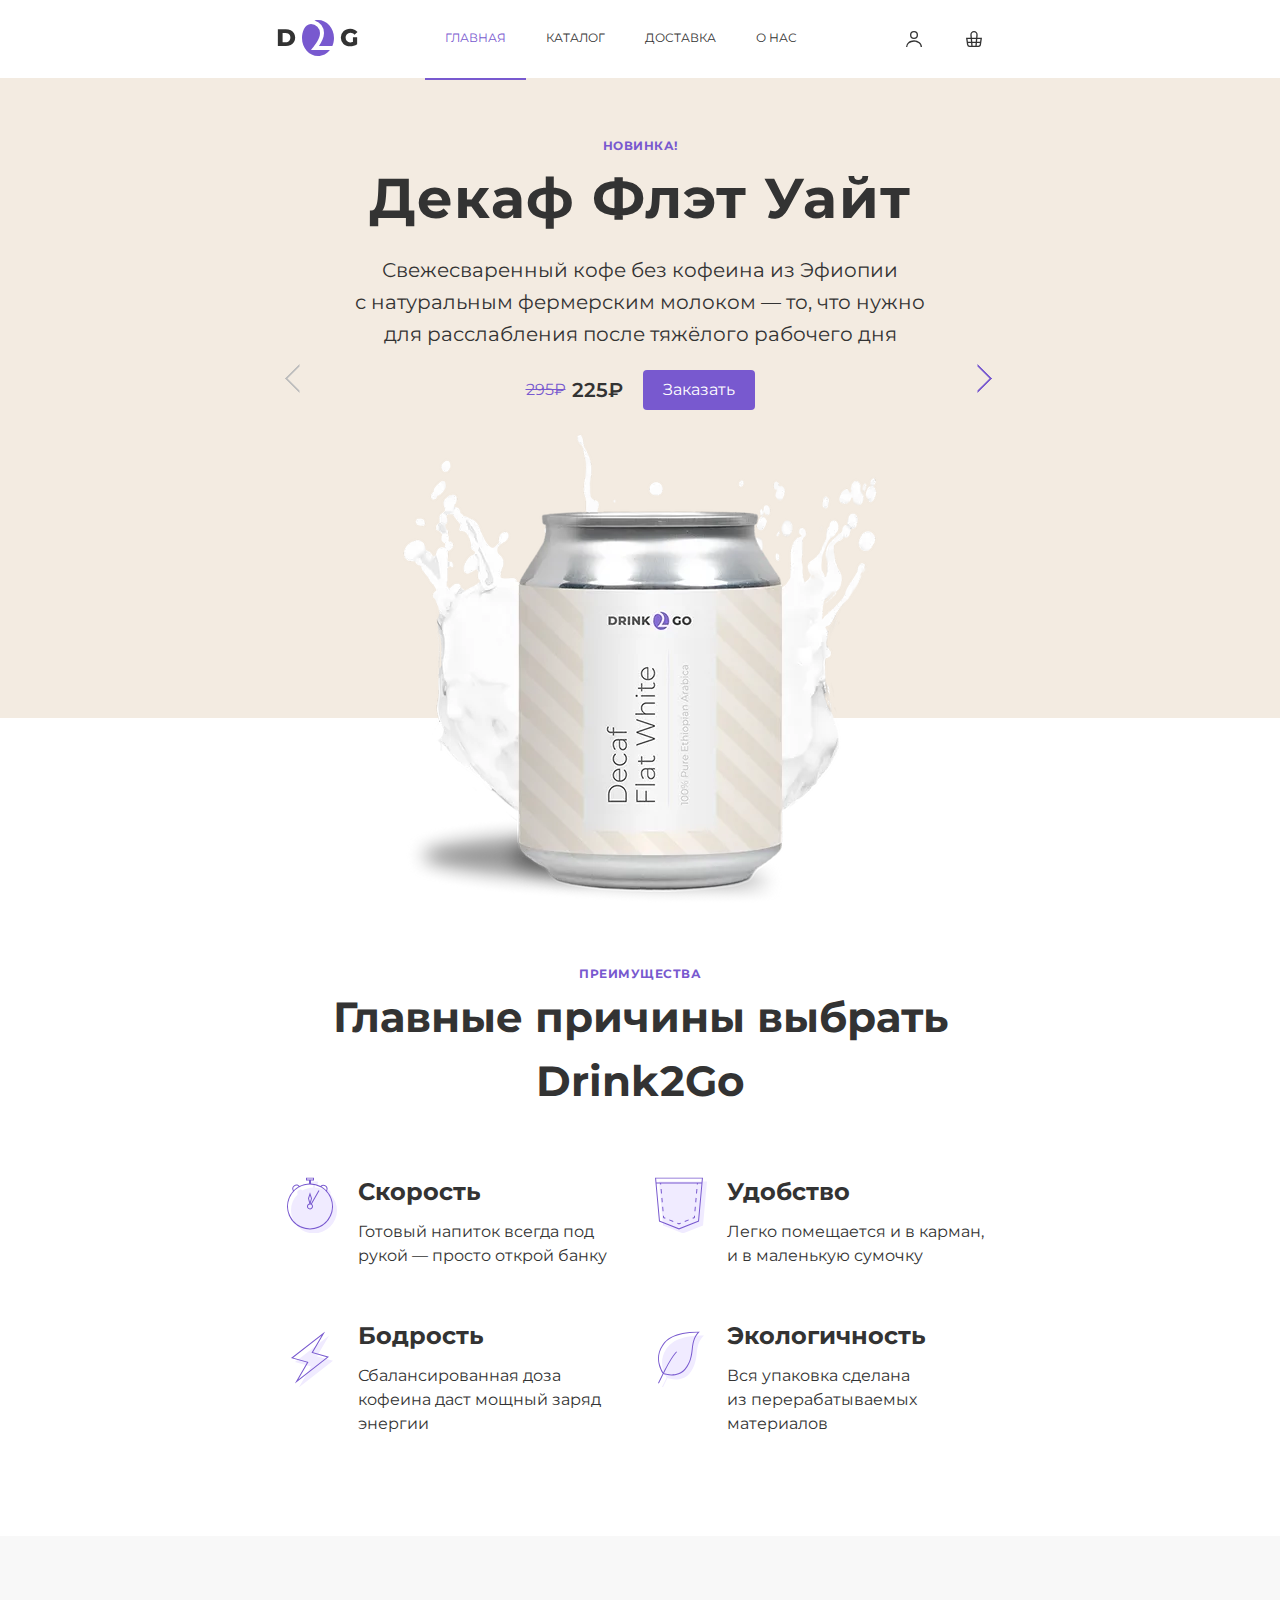
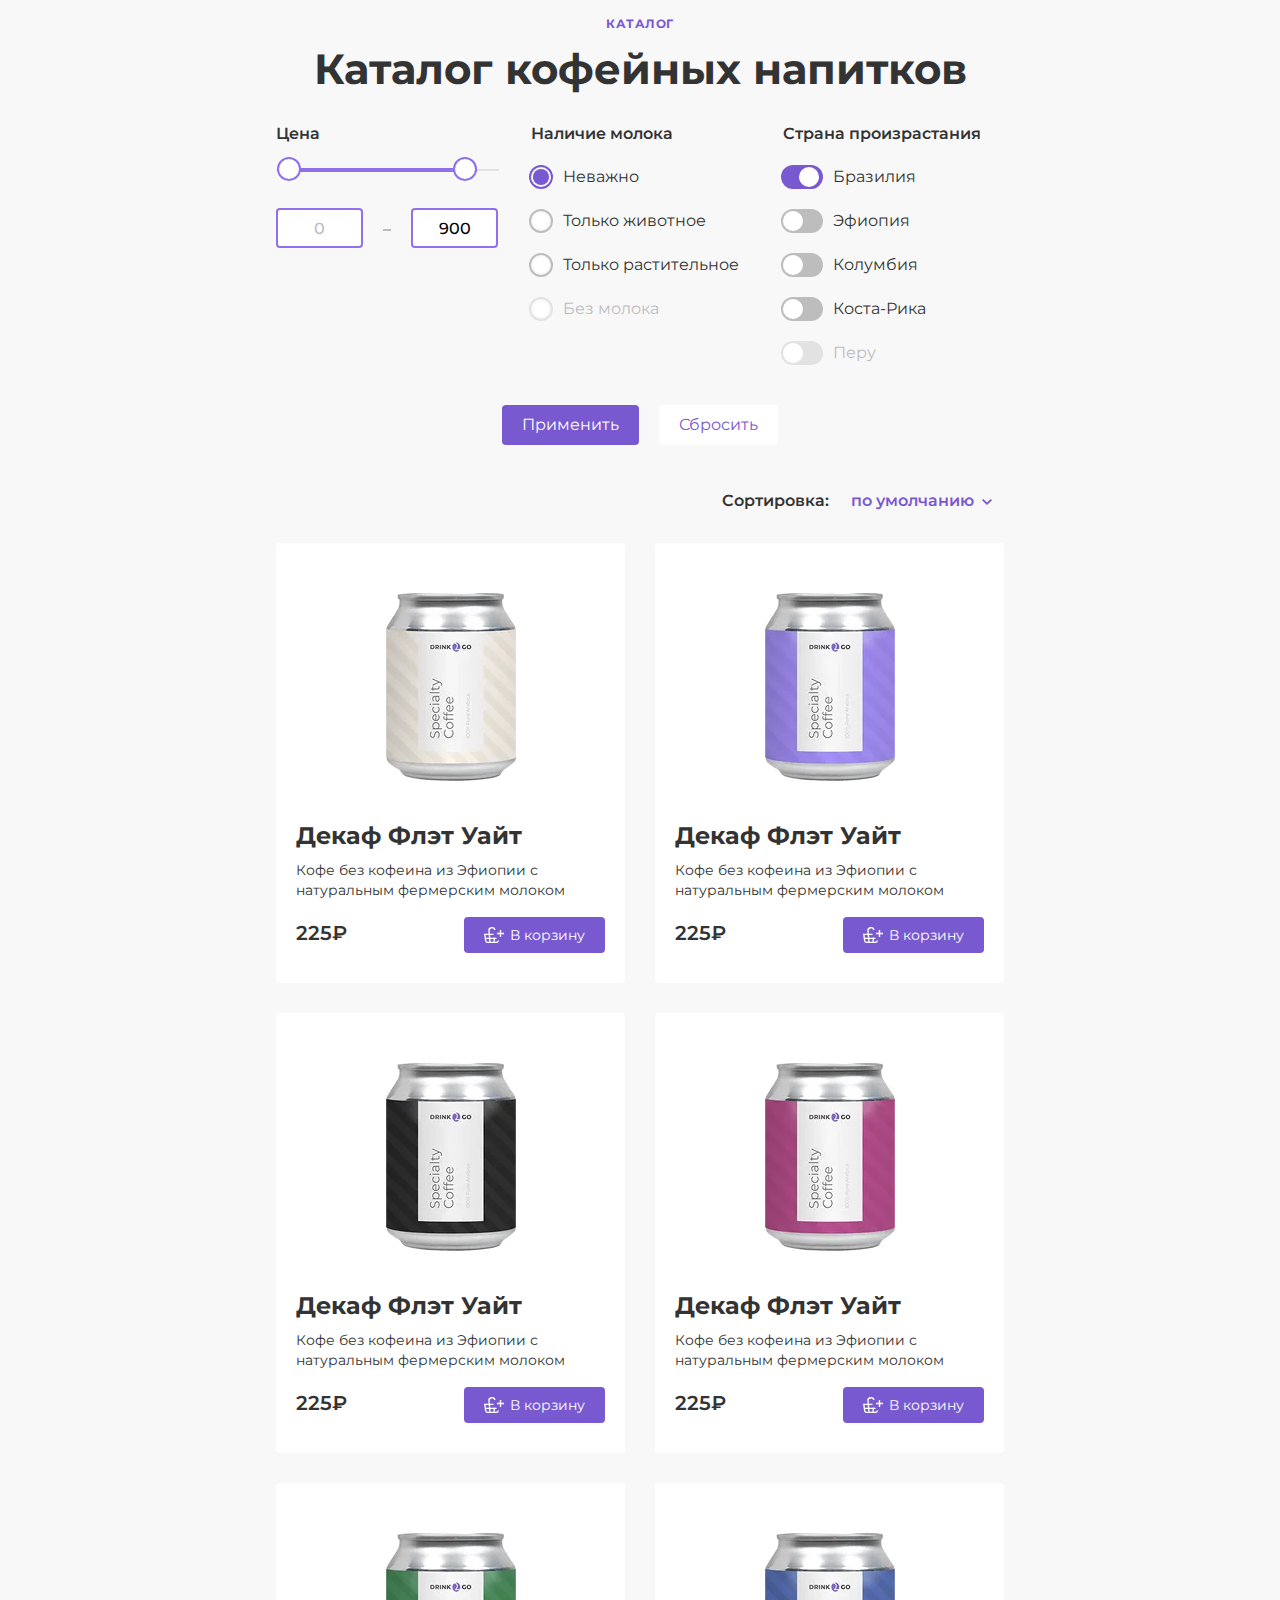
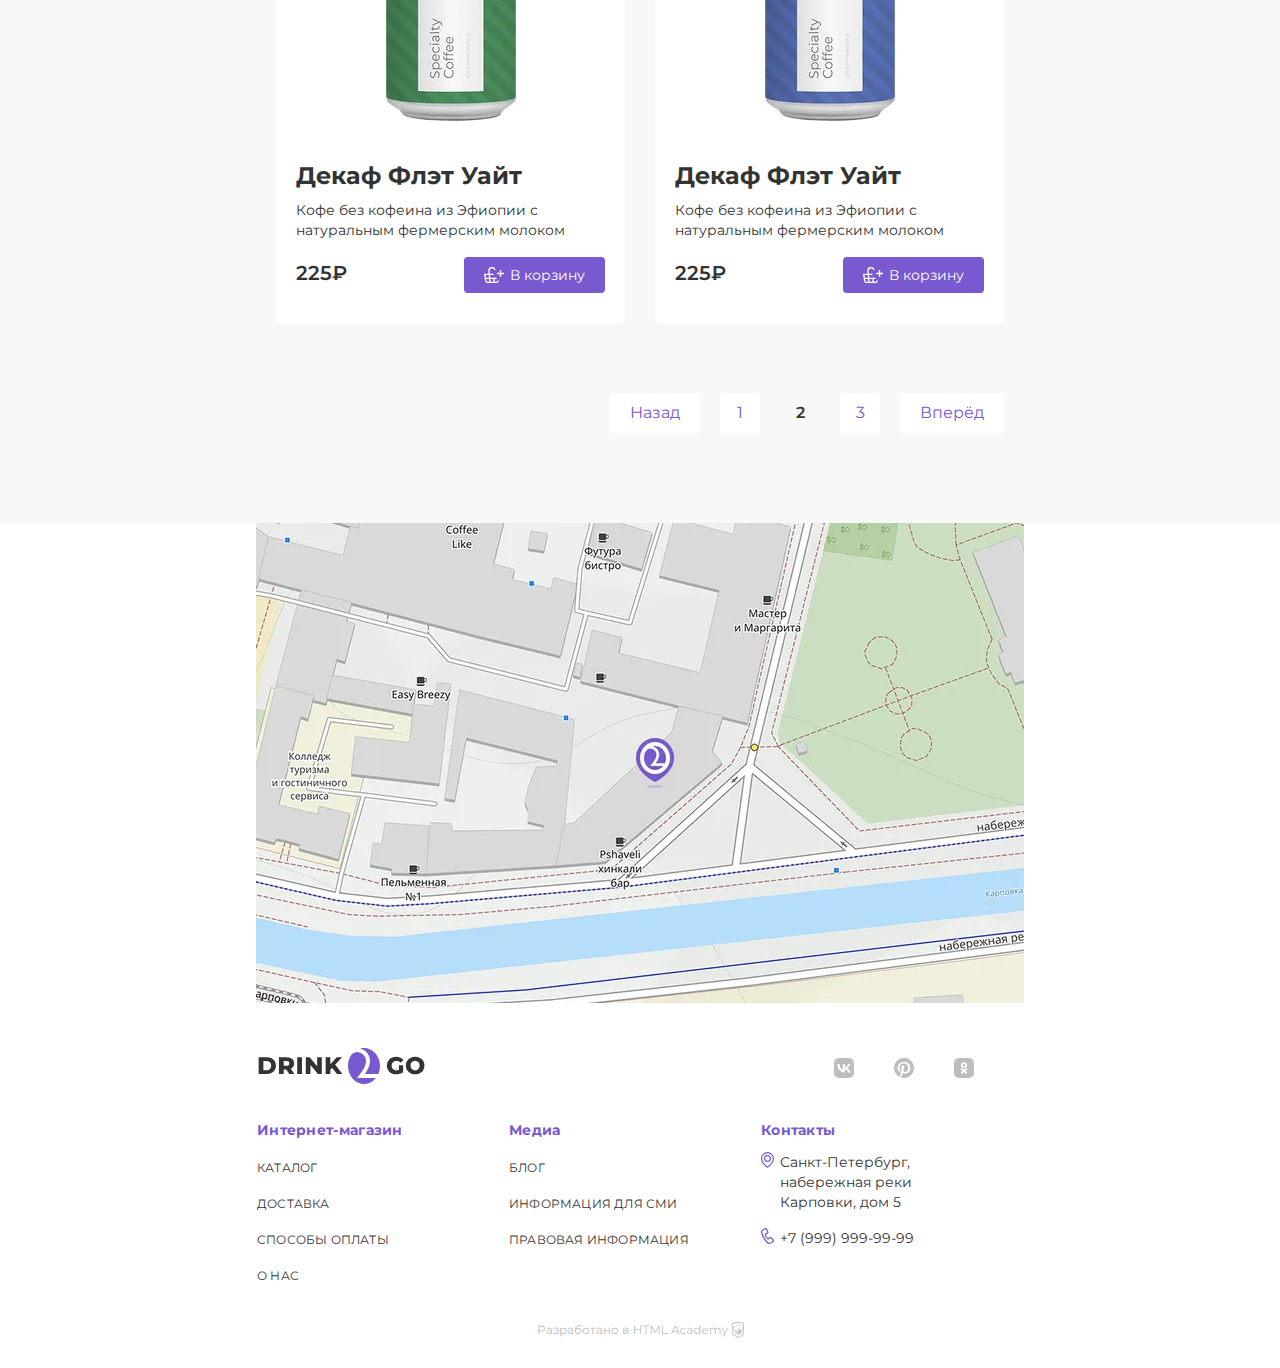
==== commit b57b6005: "Deploying to gh-pages from @ KleoSky/drink2go-kleo@a9b40009e7f95e19ebdcc6d6e9fb39288662632c 🚀" ====
--- a/index.html
+++ b/index.html
@@ -1 +1 @@
-<!DOCTYPE html><html class="page" lang="ru"><head><meta charset="UTF-8"><title>Drink2Go. Интернет-магазин по продаже кофейных напитков</title><meta name="viewport" content="width=device-width,initial-scale=1"><link rel="preload" href="#" type="font/woff2" as="font"><link rel="stylesheet" href="styles/styles.css"><link rel="icon" href="favicon.ico"><link rel="icon" sizes="32x32" href="favicons/32.png" type="image/png"><link rel="icon" href="favicons/icon.svg" type="image/svg+xml"><link rel="apple-touch-icon" href="favicons/apple.png"><link rel="manifest" href="manifest.webmanifest"><script src="scripts/index.js" defer="defer"></script></head><body class="body"><div class="body__wrapper"><header class="body__header header" data-test="header"><div class="header__wrapper"><a class="header__logo logo" href="index.html"><picture><source media="(min-width: 1440px)" width="170" height="36" type="image/svg+xml" srcset="images/logo-footer-tablet.svg"><source media="(min-width: 768px)" width="82" height="36" type="image/svg+xml" srcset="images/logo-footer-mobile.svg"><img src="./images/logo-mobile.svg" width="32" height="36" alt="Логотип сайта Drink2Go"></picture><span class="header__logo-text logo-text">Интернет-магазин<br>кофейных напитков</span></a><nav class="header__nav nav nav--closed"><ul class="nav__list"><li class="nav__item nav__item--current"><a class="nav__link nav__link--current" href="index.html">Главная</a></li><li class="nav__item"><a class="nav__link" href="#">Каталог</a></li><li class="nav__item"><a class="nav__link" href="#">Доставка</a></li><li class="nav__item"><a class="nav__link" href="#">О нас</a></li></ul></nav><div class="header__user-menu user-menu"><button class="user-menu__button user-menu__button--personal" type="button"><span class="visually-hidden">Перейти в личный кабинет</span> <span class="user-menu__description">Войти</span></button> <button class="user-menu__button user-menu__button--basket" type="button"><span class="visually-hidden">Перейти в корзину</span> <span class="user-menu__description">Корзина</span></button> <button class="user-menu__button button-burger button-burger--closed js-toggle-button" type="button"><span class="visually-hidden">Перейти в меню навигации</span></button></div></div></header><main class="body__main main"><h1 class="visually-hidden">Кофейные напитки Drink2Go - выбери свой!</h1><section class="main__slider slider" data-test="hero"><button class="slider__button slider__button--prev slider-button-prev" type="button"><span class="visually-hidden">Показать предыдущий товар</span></button><div class="main__sliders sliders"><div class="sliders__card card card--current" data-bg="flat" data-index="0"><a class="card__link" href="#"><picture><source media="(min-width: 1440px)" width="600" height="600" type="image/webp" srcset="images/slider-flat-desktop@1x.webp, images/slider-flat-desktop@2x.webp 2x"><source media="(min-width: 768px)" width="476" height="476" type="image/webp" srcset="images/slider-flat-tablet@1x.webp, images/slider-flat-tablet@2x.webp 2x"><source width="280" height="280" type="image/webp" srcset="images/slider-flat-mobile@1x.webp, images/slider-flat-mobile@2x.webp 2x"><source media="(min-width: 1440px)" width="600" height="600" type="image/png" srcset="images/slider-flat-desktop@1x.png, images/slider-flat-desktop@2x.png 2x"><source media="(min-width: 768px)" width="476" height="476" type="image/png" srcset="images/slider-flat-tablet@1x.png, images/slider-flat-tablet@2x.png 2x"><img src="images/slider-flat-mobile@1x.png" srcset="images/slider-flat-mobile@2x.png 2x" width="280" height="280" alt="Кофе Декаф Флэт Уайт"></picture></a><div class="card__content-wrapper"><span class="card__badge">Новинка!</span><h2 class="card__title">Декаф Флэт Уайт</h2><p class="card__description">Свежесваренный кофе без кофеина из Эфиопии с&nbsp;натуральным фермерским молоком — то, что нужно для&nbsp;расслабления после тяжёлого рабочего дня</p><div class="card__price"><del class="card__price-old">295₽</del> <ins class="card__price-new">225₽</ins> <button class="card__price-button button-accent" type="button">Заказать</button></div></div></div><div class="sliders__card card" data-bg="latte" data-index="1"><a class="card__link" href="#"><picture><source media="(min-width: 1440px)" width="600" height="600" type="image/webp" srcset="images/slider-latte-desktop@1x.webp, images/slider-latte-desktop@2x.webp 2x"><source media="(min-width: 768px)" width="476" height="476" type="image/webp" srcset="images/slider-latte-tablet@1x.webp, images/slider-latte-tablet@2x.webp 2x"><source width="280" height="280" type="image/webp" srcset="images/slider-latte-mobile@1x.webp, images/slider-latte-mobile@2x.webp 2x"><source media="(min-width: 1440px)" width="600" height="600" type="image/png" srcset="images/slider-latte-desktop@1x.png, images/slider-latte-desktop@2x.png 2x"><source media="(min-width: 768px)" width="476" height="476" type="image/png" srcset="images/slider-latte-tablet@1x.png, images/slider-latte-tablet@2x.png 2x"><img src="images/slider-latte-mobile@1x.png" srcset="images/slider-latte-mobile@2x.png 2x" width="280" height="280" alt="Кофе Декаф Флэт Уайт"></picture></a><div class="card__content-wrapper"><span class="card__badge">Новинка!</span><h2 class="card__title">Лавандовый Латте</h2><p class="card__description">Невероятное сочетание перуанской высокогорной арабики с молоком ламы и лавандовым сиропом унесёт вас прямо на вершину Радужных гор</p><div class="card__price"><del class="card__price-old">285₽</del> <ins class="card__price-new">265₽</ins> <button class="card__price-button button-accent" type="button">Заказать</button></div></div></div><div class="sliders__card card" data-bg="espresso" data-index="2"><a class="card__link" href="#"><picture><source media="(min-width: 1440px)" width="600" height="600" type="image/webp" srcset="images/slider-espresso-desktop@1x.webp, images/slider-espresso-desktop@2x.webp 2x"><source media="(min-width: 768px)" width="476" height="476" type="image/webp" srcset="images/slider-espresso-tablet@1x.webp, images/slider-espresso-tablet@2x.webp 2x"><source width="280" height="280" type="image/webp" srcset="images/slider-espresso-mobile@1x.webp, images/slider-espresso-mobile@2x.webp 2x"><source media="(min-width: 1440px)" width="600" height="600" type="image/png" srcset="images/slider-espresso-desktop@1x.png, images/slider-espresso-desktop@2x.png 2x"><source media="(min-width: 768px)" width="476" height="476" type="image/png" srcset="images/slider-espresso-tablet@1x.png, images/slider-espresso-tablet@2x.png 2x"><img src="images/slider-espresso-mobile@1x.png" srcset="images/slider-espresso-mobile@2x.png 2x" width="280" height="280" alt="Кофе Декаф Флэт Уайт"></picture></a><div class="card__content-wrapper"><span class="card__badge">Новинка!</span><h2 class="card__title">Тройной Эспрессо</h2><p class="card__description">Невероятное сочетание перуанской высокогорной арабики с молоком ламы и лавандовым сиропом унесёт вас прямо на вершину Радужных гор</p><div class="card__price"><del class="card__price-old">395₽</del> <ins class="card__price-new">375₽</ins> <button class="card__price-button button-accent" type="button">Заказать</button></div></div></div></div><button class="slider__button slider__button--next slider-button-next" type="button"><span class="visually-hidden">Показать следующий товар</span></button><div class="slider__buttons-step slider-pagination"><button class="slider__button-step" type="button" data-index="0"><span class="visually-hidden">Показать первый товар</span></button> <button class="slider__button-step" type="button" data-index="1"><span class="visually-hidden">Показать следующий товар</span></button> <button class="slider__button-step" type="button" data-index="2"><span class="visually-hidden">Показать последний товар</span></button></div></section><section class="main__advantages advantages" data-test="features"><div class="advantages__wrapper"><h2 class="advantages__title">Главные причины выбрать Drink2Go</h2><p class="advantages__badge">Преимущества</p><ul class="advantages__list"><li class="advantages__item advantages__item--speed advantage"><h3 class="advantage__title">Скорость</h3><p class="advantage__description">Готовый напиток всегда под рукой — просто открой банку</p></li><li class="advantages__item advantages__item--fit advantage"><h3 class="advantage__title">Удобство</h3><p class="advantage__description">Легко помещается и в карман,<br>и в маленькую сумочку</p></li><li class="advantages__item advantages__item--energy advantage"><h3 class="advantage__title">Бодрость</h3><p class="advantage__description">Сбалансированная доза кофеина даст мощный заряд энергии</p></li><li class="advantages__item advantages__item--eco advantage"><h3 class="advantage__title">Экологичность</h3><p class="advantage__description">Вся упаковка сделана<br>из перерабатываемых материалов</p></li></ul></div></section><section class="main__catalog catalog" data-test="catalog"><h2 class="catalog__title">Каталог кофейных напитков</h2><p class="catalog__badge">Каталог</p><div class="catalog__wrapper"><form class="catalog__form form" action="https://echo.htmlacademy.ru" method="get"><fieldset class="form__product-cost product-cost"><legend class="product-cost__title">Цена</legend><div class="product-cost__slider-wrapper"><div class="product-cost__slider slider-cost"><button class="slider-cost__toggle slider-cost__toggle--min" type="button"><span class="visually-hidden">Выбор минимальной стоимости</span></button> <button class="slider-cost__toggle slider-cost__toggle--max" type="button"><span class="visually-hidden">Выбор максимальной стоимости</span></button></div></div><div class="product-cost__input-wrapper"><label class="product-cost__cost product-cost__cost--from" for="cost-from"><input class="product-cost__input product-cost__input--from" type="text" name="from" id="cost-from" placeholder="0"></label> <label class="product-cost__cost product-cost__cost--to" for="cost-to"><input class="product-cost__input product-cost__input--to" type="text" name="to" id="cost-to" placeholder="900" value="900"></label></div></fieldset><fieldset class="form__choice form__choice--taste"><legend class="form__choice-title">Наличие молока</legend><label class="form__label"><input class="form__choice-input form__choice-input--radio" type="radio" name="milk" value="Не важно" checked="checked"> <span class="form__choice-label">Неважно</span></label> <label class="form__label"><input class="form__choice-input form__choice-input--radio" type="radio" name="milk" value="Только животное"> <span class="form__choice-label">Только животное</span></label> <label class="form__label"><input class="form__choice-input form__choice-input--radio" type="radio" name="milk" value="Только растительное"> <span class="form__choice-label">Только растительное</span></label> <label class="form__label"><input class="form__choice-input form__choice-input--radio" type="radio" name="milk" value="Без молока" disabled="disabled"> <span class="form__choice-label">Без молока</span></label></fieldset><fieldset class="form__choice form__choice--origin"><legend class="form__choice-title">Страна произрастания</legend><label class="form__label"><input class="form__choice-input form__choice-input--checkbox" type="checkbox" name="brasil" checked="checked"> <span class="form__choice-label">Бразилия</span></label> <label class="form__label"><input class="form__choice-input form__choice-input--checkbox" type="checkbox" name="ethiopia"> <span class="form__choice-label">Эфиопия</span></label> <label class="form__label"><input class="form__choice-input form__choice-input--checkbox" type="checkbox" name="colombia"> <span class="form__choice-label">Колумбия</span></label> <label class="form__label"><input class="form__choice-input form__choice-input--checkbox" type="checkbox" name="costa-rica"> <span class="form__choice-label">Коста-Рика</span></label> <label class="form__label"><input class="form__choice-input form__choice-input--checkbox" type="checkbox" name="peru" disabled="disabled"> <span class="form__choice-label">Перу</span></label></fieldset><div class="form__buttons"><button class="form__button form__button--apply button-accent" type="submit">Применить</button> <button class="form__button form__button--reset button-accent" type="reset">Сбросить</button></div></form><section class="catalog__select products"><h2 class="visually-hidden">Каталог кофейных напитков</h2><div class="products__wrapper"><div class="products__select-wrapper"><h3 class="products__select-title">Сортировка:</h3><select name="products__select-type" id="select-type"><option class="products__select-option" value="По умолчанию">По умолчанию</option><option class="products__select-option" value="Сначала дешёвые">Сначала дешёвые</option><option class="products__select-option" value="Сначала дорогие">Сначала дорогие</option></select></div><ul class="products__list"><li class="products__item product"><a class="product__image-link" href="#" tabindex="-1"><picture><source width="130" height="188" type="image/webp" srcset="images/coffee-pot-1@1x.webp, images/coffee-pot-1@2x.webp 2x"><img src="images/coffee-pot-1@1x.png" srcset="images/coffee-pot-1@2x.png 2x" width="130" height="188" alt="Баночка с кофейным напитком"></picture></a><h3 class="product__title"><a class="product__link" href="#">Декаф Флэт Уайт</a></h3><p class="product__description">Кофе без кофеина из Эфиопии с натуральным фермерским молоком</p><div class="product__cost-wrapper"><p class="product__cost">225₽</p><button class="product__button button-accent" type="button">В корзину</button></div></li><li class="products__item product"><a class="product__image-link" href="#" tabindex="-1"><picture><source width="130" height="188" type="image/webp" srcset="images/coffee-pot-2@1x.webp, images/coffee-pot-2@2x.webp 2x"><img src="images/coffee-pot-2@1x.png" srcset="images/coffee-pot-2@2x.png 2x" width="130" height="188" alt="Баночка с кофейным напитком"></picture></a><h3 class="product__title"><a class="product__link" href="#">Декаф Флэт Уайт</a></h3><p class="product__description">Кофе без кофеина из Эфиопии с натуральным фермерским молоком</p><div class="product__cost-wrapper"><p class="product__cost">225₽</p><button class="product__button button-accent" type="button">В корзину</button></div></li><li class="products__item product"><a class="product__image-link" href="#" tabindex="-1"><picture><source width="130" height="188" type="image/webp" srcset="images/coffee-pot-3@1x.webp, images/coffee-pot-3@2x.webp 2x"><img src="images/coffee-pot-3@1x.png" srcset="images/coffee-pot-3@2x.png 2x" width="130" height="188" alt="Баночка с кофейным напитком"></picture></a><h3 class="product__title"><a class="product__link" href="#">Декаф Флэт Уайт</a></h3><p class="product__description">Кофе без кофеина из Эфиопии с натуральным фермерским молоком</p><div class="product__cost-wrapper"><p class="product__cost">225₽</p><button class="product__button button-accent" type="button">В корзину</button></div></li><li class="products__item product"><a class="product__image-link" href="#" tabindex="-1"><picture><source width="130" height="188" type="image/webp" srcset="images/coffee-pot-4@1x.webp, images/coffee-pot-4@2x.webp 2x"><img src="images/coffee-pot-4@1x.png" srcset="images/coffee-pot-4@2x.png 2x" width="130" height="188" alt="Баночка с кофейным напитком"></picture></a><h3 class="product__title"><a class="product__link" href="#">Декаф Флэт Уайт</a></h3><p class="product__description">Кофе без кофеина из Эфиопии с натуральным фермерским молоком</p><div class="product__cost-wrapper"><p class="product__cost">225₽</p><button class="product__button button-accent" type="button">В корзину</button></div></li><li class="products__item product"><a class="product__image-link" href="#" tabindex="-1"><picture><source width="130" height="188" type="image/webp" srcset="images/coffee-pot-5@1x.webp, images/coffee-pot-5@2x.webp 2x"><img src="images/coffee-pot-5@1x.png" srcset="images/coffee-pot-5@2x.png 2x" width="130" height="188" alt="Баночка с кофейным напитком"></picture></a><h3 class="product__title"><a class="product__link" href="#">Декаф Флэт Уайт</a></h3><p class="product__description">Кофе без кофеина из Эфиопии с натуральным фермерским молоком</p><div class="product__cost-wrapper"><p class="product__cost">225₽</p><button class="product__button button-accent" type="button">В корзину</button></div></li><li class="products__item product"><a class="product__image-link" href="#" tabindex="-1"><picture><source width="130" height="188" type="image/webp" srcset="images/coffee-pot-6@1x.webp, images/coffee-pot-6@2x.webp 2x"><img src="images/coffee-pot-6@1x.png" srcset="images/coffee-pot-6@2x.png 2x" width="130" height="188" alt="Баночка с кофейным напитком"></picture></a><h3 class="product__title"><a class="product__link" href="#">Декаф Флэт Уайт</a></h3><p class="product__description">Кофе без кофеина из Эфиопии с натуральным фермерским молоком</p><div class="product__cost-wrapper"><p class="product__cost">225₽</p><button class="product__button button-accent" type="button">В корзину</button></div></li></ul></div></section><section class="catalog__pagination pagination"><h2 class="visually-hidden">Переход на другие страницы каталога</h2><ul class="pagination__list"><li class="pagination__item"><a class="pagination__link pagination__link--prev button-accent" href="#"><span class="pagination__link-description">Назад</span></a></li><li class="pagination__item"><a class="pagination__link button-accent" href="#">1</a></li><li class="pagination__item pagination__item--current"><a class="pagination__link pagination__link--current" href="#">2</a></li><li class="pagination__item"><a class="pagination__link button-accent" href="#">3</a></li><li class="pagination__item"><a class="pagination__link pagination__link--next button-accent" href="#"><span class="pagination__link-description">Вперёд</span></a></li></ul></section></div></section><section class="main__map map" data-test="map"><h2 class="visually-hidden">Карта проезда к магазину</h2><div class="map__wrapper"><picture><source media="(min-width: 1440px)" width="1440" height="540" type="image/webp" srcset="images/map-desktop@1x.webp, images/map-desktop@2x.webp 2x"><source media="(min-width: 768px)" width="768" height="480" type="image/webp" srcset="images/map-tablet@1x.webp, images/map-tablet@2x.webp 2x"><source width="320" height="420" type="image/webp" srcset="images/map-mobile@1x.webp, images/map-mobile@2x.webp 2x"><source media="(min-width: 1440px)" width="1440" height="540" type="image/png" srcset="images/map-desktop@1x.png, images/map-desktop@2x.png 2x"><source media="(min-width: 768px)" width="768" height="480" type="image/png" srcset="images/map-tablet@1x.png, images/map-tablet@2x.png 2x"><img src="images/map-mobile@1x.png" srcset="images/map-mobile@2x.png 2x" width="320" height="420" alt="Местонахождение магазина на карте"></picture></div></section></main><footer class="main__footer footer" data-test="footer"><div class="footer__wrapper footer-nav"><div class="footer-nav__social"><a class="footer__logo logo" href="index.html"><picture><source media="(min-width: 768px)" width="170" height="36" type="image/svg+xml" srcset="images/logo-footer-tablet.svg"><img src="./images/logo-footer-mobile.svg" width="82" height="36" alt="Логотип сайта Drink2Go"></picture><span class="footer__logo-text logo-text">Интернет-магазин кофейных напитков</span></a><nav class="footer__nav social"><ul class="social__list"><li class="social__item"><a class="social__link social__link--vk" href="#"><span class="visually-hidden">VKontakte</span></a></li><li class="social__item"><a class="social__link social__link--pt" href="#"><span class="visually-hidden">Pinterest</span></a></li><li class="social__item"><a class="social__link social__link--ok" href="#"><span class="visually-hidden">Одноклассники</span></a></li></ul></nav></div><div class="footer-nav__links links"><h2 class="visually-hidden">Полезные ссылки</h2><ul class="links__list"><li class="links__item links__item--e-shop"><div class="links__item-wrapper"><h3 class="links__title">Интернет-магазин</h3><ul class="links__sublist"><li class="links__subitem"><a class="links__link" href="#">Каталог</a></li><li class="links__subitem"><a class="links__link" href="#">Доставка</a></li><li class="links__subitem"><a class="links__link" href="#">Способы оплаты</a></li><li class="links__subitem"><a class="links__link" href="#">О нас</a></li></ul></div></li><li class="links__item links__item--media"><div class="links__item-wrapper"><h3 class="links__title">Медиа</h3><ul class="links__sublist"><li class="links__subitem"><a class="links__link" href="#">Блог</a></li><li class="links__subitem"><a class="links__link" href="#">Информация для СМИ</a></li><li class="links__subitem"><a class="links__link" href="#">Правовая информация</a></li></ul></div></li><li class="links__item links__item--contacts contacts"><div class="links__item-wrapper"><h3 class="contacts__title links__title">Контакты</h3><ul class="contacts__list"><li class="contacts__item contacts__item--address"><address class="contacts__address">Санкт-Петербург, набережная реки Карповки, дом 5</address></li><li class="contacts__item contacts__item--phone"><a class="contacts__phone" href="tel:+7(999)999-99-99">+7 (999) 999-99-99</a></li></ul></div></li></ul></div><div class="footer-nav__developer"><a class="footer-nav__developer-link" href="https://htmlacademy.ru/intensive/adaptive"><span class="footer-nav__developer-title">Разработано в</span></a></div></div></footer></div></body></html>+<!DOCTYPE html><html class="page" lang="ru"><head><meta charset="UTF-8"><title>Drink2Go. Интернет-магазин по продаже кофейных напитков</title><meta name="viewport" content="width=device-width,initial-scale=1"><link rel="preload" href="#" type="font/woff2" as="font"><link rel="stylesheet" href="styles/styles.css"><link rel="icon" href="favicon.ico"><link rel="icon" sizes="32x32" href="favicons/32.png" type="image/png"><link rel="icon" href="favicons/icon.svg" type="image/svg+xml"><link rel="apple-touch-icon" href="favicons/apple.png"><link rel="manifest" href="manifest.webmanifest"><script src="scripts/index.js" defer="defer"></script></head><body class="body"><div class="body__wrapper"><header class="body__header header" data-test="header"><div class="header__wrapper"><a class="header__logo logo" href="index.html"><picture><source media="(min-width: 1440px)" width="170" height="36" type="image/svg+xml" srcset="images/logo-footer-tablet.svg"><source media="(min-width: 768px)" width="82" height="36" type="image/svg+xml" srcset="images/logo-footer-mobile.svg"><img src="./images/logo-mobile.svg" width="32" height="36" alt="Логотип сайта Drink2Go"></picture><span class="header__logo-text logo-text">Интернет-магазин<br>кофейных напитков</span></a><nav class="header__nav nav nav--closed"><ul class="nav__list"><li class="nav__item nav__item--current"><a class="nav__link nav__link--current" href="index.html">Главная</a></li><li class="nav__item"><a class="nav__link" href="#">Каталог</a></li><li class="nav__item"><a class="nav__link" href="#">Доставка</a></li><li class="nav__item"><a class="nav__link" href="#">О нас</a></li></ul></nav><div class="header__user-menu user-menu"><a class="user-menu__button user-menu__button--personal" type="button"><span class="visually-hidden">Перейти в личный кабинет</span> <span class="user-menu__description">Войти</span> </a><a class="user-menu__button user-menu__button--basket" type="button"><span class="visually-hidden">Перейти в корзину</span> <span class="user-menu__description">Корзина</span> </a><button class="user-menu__button button-burger button-burger--closed js-toggle-button" type="button"><span class="visually-hidden">Перейти в меню навигации</span></button></div></div></header><main class="body__main main"><h1 class="visually-hidden">Кофейные напитки Drink2Go - выбери свой!</h1><section class="main__slider slider" data-test="hero"><button class="slider__button slider__button--prev slider-button-prev" type="button"><span class="visually-hidden">Показать предыдущий товар</span></button><div class="main__sliders sliders"><div class="sliders__card card card--current" data-bg="flat" data-index="0"><a class="card__link" href="#"><picture><source media="(min-width: 1440px)" width="600" height="600" type="image/webp" srcset="images/slider-flat-desktop@1x.webp, images/slider-flat-desktop@2x.webp 2x"><source media="(min-width: 768px)" width="476" height="476" type="image/webp" srcset="images/slider-flat-tablet@1x.webp, images/slider-flat-tablet@2x.webp 2x"><source width="280" height="280" type="image/webp" srcset="images/slider-flat-mobile@1x.webp, images/slider-flat-mobile@2x.webp 2x"><source media="(min-width: 1440px)" width="600" height="600" type="image/png" srcset="images/slider-flat-desktop@1x.png, images/slider-flat-desktop@2x.png 2x"><source media="(min-width: 768px)" width="476" height="476" type="image/png" srcset="images/slider-flat-tablet@1x.png, images/slider-flat-tablet@2x.png 2x"><img src="images/slider-flat-mobile@1x.png" srcset="images/slider-flat-mobile@2x.png 2x" width="280" height="280" alt="Кофе Декаф Флэт Уайт"></picture></a><div class="card__content-wrapper"><span class="card__badge">Новинка!</span><h2 class="card__title">Декаф Флэт Уайт</h2><p class="card__description">Свежесваренный кофе без кофеина из Эфиопии с&nbsp;натуральным фермерским молоком — то, что нужно для&nbsp;расслабления после тяжёлого рабочего дня</p><div class="card__price"><del class="card__price-old">295₽</del> <ins class="card__price-new">225₽</ins> <button class="card__price-button button-accent" type="button">Заказать</button></div></div></div><div class="sliders__card card" data-bg="latte" data-index="1"><a class="card__link" href="#"><picture><source media="(min-width: 1440px)" width="600" height="600" type="image/webp" srcset="images/slider-latte-desktop@1x.webp, images/slider-latte-desktop@2x.webp 2x"><source media="(min-width: 768px)" width="476" height="476" type="image/webp" srcset="images/slider-latte-tablet@1x.webp, images/slider-latte-tablet@2x.webp 2x"><source width="280" height="280" type="image/webp" srcset="images/slider-latte-mobile@1x.webp, images/slider-latte-mobile@2x.webp 2x"><source media="(min-width: 1440px)" width="600" height="600" type="image/png" srcset="images/slider-latte-desktop@1x.png, images/slider-latte-desktop@2x.png 2x"><source media="(min-width: 768px)" width="476" height="476" type="image/png" srcset="images/slider-latte-tablet@1x.png, images/slider-latte-tablet@2x.png 2x"><img src="images/slider-latte-mobile@1x.png" srcset="images/slider-latte-mobile@2x.png 2x" width="280" height="280" alt="Кофе Декаф Флэт Уайт"></picture></a><div class="card__content-wrapper"><span class="card__badge">Новинка!</span><h2 class="card__title">Лавандовый Латте</h2><p class="card__description">Невероятное сочетание перуанской высокогорной арабики с молоком ламы и лавандовым сиропом унесёт вас прямо на вершину Радужных гор</p><div class="card__price"><del class="card__price-old">285₽</del> <ins class="card__price-new">265₽</ins> <button class="card__price-button button-accent" type="button">Заказать</button></div></div></div><div class="sliders__card card" data-bg="espresso" data-index="2"><a class="card__link" href="#"><picture><source media="(min-width: 1440px)" width="600" height="600" type="image/webp" srcset="images/slider-espresso-desktop@1x.webp, images/slider-espresso-desktop@2x.webp 2x"><source media="(min-width: 768px)" width="476" height="476" type="image/webp" srcset="images/slider-espresso-tablet@1x.webp, images/slider-espresso-tablet@2x.webp 2x"><source width="280" height="280" type="image/webp" srcset="images/slider-espresso-mobile@1x.webp, images/slider-espresso-mobile@2x.webp 2x"><source media="(min-width: 1440px)" width="600" height="600" type="image/png" srcset="images/slider-espresso-desktop@1x.png, images/slider-espresso-desktop@2x.png 2x"><source media="(min-width: 768px)" width="476" height="476" type="image/png" srcset="images/slider-espresso-tablet@1x.png, images/slider-espresso-tablet@2x.png 2x"><img src="images/slider-espresso-mobile@1x.png" srcset="images/slider-espresso-mobile@2x.png 2x" width="280" height="280" alt="Кофе Декаф Флэт Уайт"></picture></a><div class="card__content-wrapper"><span class="card__badge">Новинка!</span><h2 class="card__title">Тройной Эспрессо</h2><p class="card__description">Невероятное сочетание перуанской высокогорной арабики с молоком ламы и лавандовым сиропом унесёт вас прямо на вершину Радужных гор</p><div class="card__price"><del class="card__price-old">395₽</del> <ins class="card__price-new">375₽</ins> <button class="card__price-button button-accent" type="button">Заказать</button></div></div></div></div><button class="slider__button slider__button--next slider-button-next" type="button"><span class="visually-hidden">Показать следующий товар</span></button><div class="slider__buttons-step slider-pagination"><button class="slider__button-step" type="button" data-index="0"><span class="visually-hidden">Показать первый товар</span></button> <button class="slider__button-step" type="button" data-index="1"><span class="visually-hidden">Показать следующий товар</span></button> <button class="slider__button-step" type="button" data-index="2"><span class="visually-hidden">Показать последний товар</span></button></div></section><section class="main__advantages advantages" data-test="features"><div class="advantages__wrapper"><h2 class="advantages__title">Главные причины выбрать Drink2Go</h2><p class="advantages__badge">Преимущества</p><ul class="advantages__list"><li class="advantages__item advantages__item--speed advantage"><h3 class="advantage__title">Скорость</h3><p class="advantage__description">Готовый напиток всегда под рукой — просто открой банку</p></li><li class="advantages__item advantages__item--fit advantage"><h3 class="advantage__title">Удобство</h3><p class="advantage__description">Легко помещается и в карман,<br>и в маленькую сумочку</p></li><li class="advantages__item advantages__item--energy advantage"><h3 class="advantage__title">Бодрость</h3><p class="advantage__description">Сбалансированная доза кофеина даст мощный заряд энергии</p></li><li class="advantages__item advantages__item--eco advantage"><h3 class="advantage__title">Экологичность</h3><p class="advantage__description">Вся упаковка сделана<br>из перерабатываемых материалов</p></li></ul></div></section><section class="main__catalog catalog" data-test="catalog"><h2 class="catalog__title">Каталог кофейных напитков</h2><p class="catalog__badge">Каталог</p><div class="catalog__wrapper"><form class="catalog__form form" action="https://echo.htmlacademy.ru" method="get"><fieldset class="form__product-cost product-cost"><legend class="product-cost__title">Цена</legend><div class="product-cost__slider-wrapper"><div class="product-cost__slider slider-cost"><button class="slider-cost__toggle slider-cost__toggle--min" type="button"><span class="visually-hidden">Выбор минимальной стоимости</span></button> <button class="slider-cost__toggle slider-cost__toggle--max" type="button"><span class="visually-hidden">Выбор максимальной стоимости</span></button></div></div><div class="product-cost__input-wrapper"><label class="product-cost__cost product-cost__cost--from" for="cost-from"><input class="product-cost__input product-cost__input--from" type="text" name="from" id="cost-from" placeholder="0"></label> <label class="product-cost__cost product-cost__cost--to" for="cost-to"><input class="product-cost__input product-cost__input--to" type="text" name="to" id="cost-to" placeholder="900" value="900"></label></div></fieldset><fieldset class="form__choice form__choice--taste"><legend class="form__choice-title">Наличие молока</legend><label class="form__label"><input class="form__choice-input form__choice-input--radio" type="radio" name="milk" value="Не важно" checked="checked"> <span class="form__choice-label">Неважно</span></label> <label class="form__label"><input class="form__choice-input form__choice-input--radio" type="radio" name="milk" value="Только животное"> <span class="form__choice-label">Только животное</span></label> <label class="form__label"><input class="form__choice-input form__choice-input--radio" type="radio" name="milk" value="Только растительное"> <span class="form__choice-label">Только растительное</span></label> <label class="form__label"><input class="form__choice-input form__choice-input--radio" type="radio" name="milk" value="Без молока" disabled="disabled"> <span class="form__choice-label">Без молока</span></label></fieldset><fieldset class="form__choice form__choice--origin"><legend class="form__choice-title">Страна произрастания</legend><label class="form__label"><input class="form__choice-input form__choice-input--checkbox" type="checkbox" name="brasil" checked="checked"> <span class="form__choice-label">Бразилия</span></label> <label class="form__label"><input class="form__choice-input form__choice-input--checkbox" type="checkbox" name="ethiopia"> <span class="form__choice-label">Эфиопия</span></label> <label class="form__label"><input class="form__choice-input form__choice-input--checkbox" type="checkbox" name="colombia"> <span class="form__choice-label">Колумбия</span></label> <label class="form__label"><input class="form__choice-input form__choice-input--checkbox" type="checkbox" name="costa-rica"> <span class="form__choice-label">Коста-Рика</span></label> <label class="form__label"><input class="form__choice-input form__choice-input--checkbox" type="checkbox" name="peru" disabled="disabled"> <span class="form__choice-label">Перу</span></label></fieldset><div class="form__buttons"><button class="form__button form__button--apply button-accent" type="submit">Применить</button> <button class="form__button form__button--reset button-accent" type="reset">Сбросить</button></div></form><section class="catalog__select products"><h2 class="visually-hidden">Каталог кофейных напитков</h2><div class="products__wrapper"><div class="products__select-wrapper"><h3 class="products__select-title">Сортировка:</h3><select name="products__select-type" id="select-type"><option class="products__select-option" value="По умолчанию">По умолчанию</option><option class="products__select-option" value="Сначала дешёвые">Сначала дешёвые</option><option class="products__select-option" value="Сначала дорогие">Сначала дорогие</option></select></div><ul class="products__list"><li class="products__item product"><a class="product__image-link" href="#" tabindex="-1"><picture><source width="130" height="188" type="image/webp" srcset="images/coffee-pot-1@1x.webp, images/coffee-pot-1@2x.webp 2x"><img src="images/coffee-pot-1@1x.png" srcset="images/coffee-pot-1@2x.png 2x" width="130" height="188" alt="Баночка с кофейным напитком"></picture></a><h3 class="product__title"><a class="product__link" href="#">Декаф Флэт Уайт</a></h3><p class="product__description">Кофе без кофеина из Эфиопии с натуральным фермерским молоком</p><div class="product__cost-wrapper"><p class="product__cost">225₽</p><button class="product__button button-accent" type="button">В корзину</button></div></li><li class="products__item product"><a class="product__image-link" href="#" tabindex="-1"><picture><source width="130" height="188" type="image/webp" srcset="images/coffee-pot-2@1x.webp, images/coffee-pot-2@2x.webp 2x"><img src="images/coffee-pot-2@1x.png" srcset="images/coffee-pot-2@2x.png 2x" width="130" height="188" alt="Баночка с кофейным напитком"></picture></a><h3 class="product__title"><a class="product__link" href="#">Декаф Флэт Уайт</a></h3><p class="product__description">Кофе без кофеина из Эфиопии с натуральным фермерским молоком</p><div class="product__cost-wrapper"><p class="product__cost">225₽</p><button class="product__button button-accent" type="button">В корзину</button></div></li><li class="products__item product"><a class="product__image-link" href="#" tabindex="-1"><picture><source width="130" height="188" type="image/webp" srcset="images/coffee-pot-3@1x.webp, images/coffee-pot-3@2x.webp 2x"><img src="images/coffee-pot-3@1x.png" srcset="images/coffee-pot-3@2x.png 2x" width="130" height="188" alt="Баночка с кофейным напитком"></picture></a><h3 class="product__title"><a class="product__link" href="#">Декаф Флэт Уайт</a></h3><p class="product__description">Кофе без кофеина из Эфиопии с натуральным фермерским молоком</p><div class="product__cost-wrapper"><p class="product__cost">225₽</p><button class="product__button button-accent" type="button">В корзину</button></div></li><li class="products__item product"><a class="product__image-link" href="#" tabindex="-1"><picture><source width="130" height="188" type="image/webp" srcset="images/coffee-pot-4@1x.webp, images/coffee-pot-4@2x.webp 2x"><img src="images/coffee-pot-4@1x.png" srcset="images/coffee-pot-4@2x.png 2x" width="130" height="188" alt="Баночка с кофейным напитком"></picture></a><h3 class="product__title"><a class="product__link" href="#">Декаф Флэт Уайт</a></h3><p class="product__description">Кофе без кофеина из Эфиопии с натуральным фермерским молоком</p><div class="product__cost-wrapper"><p class="product__cost">225₽</p><button class="product__button button-accent" type="button">В корзину</button></div></li><li class="products__item product"><a class="product__image-link" href="#" tabindex="-1"><picture><source width="130" height="188" type="image/webp" srcset="images/coffee-pot-5@1x.webp, images/coffee-pot-5@2x.webp 2x"><img src="images/coffee-pot-5@1x.png" srcset="images/coffee-pot-5@2x.png 2x" width="130" height="188" alt="Баночка с кофейным напитком"></picture></a><h3 class="product__title"><a class="product__link" href="#">Декаф Флэт Уайт</a></h3><p class="product__description">Кофе без кофеина из Эфиопии с натуральным фермерским молоком</p><div class="product__cost-wrapper"><p class="product__cost">225₽</p><button class="product__button button-accent" type="button">В корзину</button></div></li><li class="products__item product"><a class="product__image-link" href="#" tabindex="-1"><picture><source width="130" height="188" type="image/webp" srcset="images/coffee-pot-6@1x.webp, images/coffee-pot-6@2x.webp 2x"><img src="images/coffee-pot-6@1x.png" srcset="images/coffee-pot-6@2x.png 2x" width="130" height="188" alt="Баночка с кофейным напитком"></picture></a><h3 class="product__title"><a class="product__link" href="#">Декаф Флэт Уайт</a></h3><p class="product__description">Кофе без кофеина из Эфиопии с натуральным фермерским молоком</p><div class="product__cost-wrapper"><p class="product__cost">225₽</p><button class="product__button button-accent" type="button">В корзину</button></div></li></ul></div></section><section class="catalog__pagination pagination"><h2 class="visually-hidden">Переход на другие страницы каталога</h2><ul class="pagination__list"><li class="pagination__item"><a class="pagination__link pagination__link--prev button-accent" href="#"><span class="pagination__link-description">Назад</span></a></li><li class="pagination__item"><a class="pagination__link button-accent" href="#">1</a></li><li class="pagination__item pagination__item--current"><a class="pagination__link pagination__link--current" href="#">2</a></li><li class="pagination__item"><a class="pagination__link button-accent" href="#">3</a></li><li class="pagination__item"><a class="pagination__link pagination__link--next button-accent" href="#"><span class="pagination__link-description">Вперёд</span></a></li></ul></section></div></section><section class="main__map map" data-test="map"><h2 class="visually-hidden">Карта проезда к магазину</h2><div class="map__wrapper"><picture><source media="(min-width: 1440px)" width="1440" height="540" type="image/webp" srcset="images/map-desktop@1x.webp, images/map-desktop@2x.webp 2x"><source media="(min-width: 768px)" width="768" height="480" type="image/webp" srcset="images/map-tablet@1x.webp, images/map-tablet@2x.webp 2x"><source width="320" height="420" type="image/webp" srcset="images/map-mobile@1x.webp, images/map-mobile@2x.webp 2x"><source media="(min-width: 1440px)" width="1440" height="540" type="image/png" srcset="images/map-desktop@1x.png, images/map-desktop@2x.png 2x"><source media="(min-width: 768px)" width="768" height="480" type="image/png" srcset="images/map-tablet@1x.png, images/map-tablet@2x.png 2x"><img src="images/map-mobile@1x.png" srcset="images/map-mobile@2x.png 2x" width="320" height="420" alt="Местонахождение магазина на карте"></picture></div></section></main><footer class="main__footer footer" data-test="footer"><div class="footer__wrapper footer-nav"><div class="footer-nav__social"><a class="footer__logo logo" href="index.html"><picture><source media="(min-width: 768px)" width="170" height="36" type="image/svg+xml" srcset="images/logo-footer-tablet.svg"><img src="./images/logo-footer-mobile.svg" width="82" height="36" alt="Логотип сайта Drink2Go"></picture><span class="footer__logo-text logo-text">Интернет-магазин кофейных напитков</span></a><nav class="footer__nav social"><ul class="social__list"><li class="social__item"><a class="social__link social__link--vk" href="#"><span class="visually-hidden">VKontakte</span></a></li><li class="social__item"><a class="social__link social__link--pt" href="#"><span class="visually-hidden">Pinterest</span></a></li><li class="social__item"><a class="social__link social__link--ok" href="#"><span class="visually-hidden">Одноклассники</span></a></li></ul></nav></div><div class="footer-nav__links links"><h2 class="visually-hidden">Полезные ссылки</h2><ul class="links__list"><li class="links__item links__item--e-shop"><div class="links__item-wrapper"><h3 class="links__title">Интернет-магазин</h3><ul class="links__sublist"><li class="links__subitem"><a class="links__link" href="#">Каталог</a></li><li class="links__subitem"><a class="links__link" href="#">Доставка</a></li><li class="links__subitem"><a class="links__link" href="#">Способы оплаты</a></li><li class="links__subitem"><a class="links__link" href="#">О нас</a></li></ul></div></li><li class="links__item links__item--media"><div class="links__item-wrapper"><h3 class="links__title">Медиа</h3><ul class="links__sublist"><li class="links__subitem"><a class="links__link" href="#">Блог</a></li><li class="links__subitem"><a class="links__link" href="#">Информация для СМИ</a></li><li class="links__subitem"><a class="links__link" href="#">Правовая информация</a></li></ul></div></li><li class="links__item links__item--contacts contacts"><div class="links__item-wrapper"><h3 class="contacts__title links__title">Контакты</h3><ul class="contacts__list"><li class="contacts__item contacts__item--address"><address class="contacts__address">Санкт-Петербург, набережная реки Карповки, дом 5</address></li><li class="contacts__item contacts__item--phone"><a class="contacts__phone" href="tel:+7(999)999-99-99">+7 (999) 999-99-99</a></li></ul></div></li></ul></div><div class="footer-nav__developer"><a class="footer-nav__developer-link" href="https://htmlacademy.ru/intensive/adaptive"><span class="footer-nav__developer-title">Разработано в</span></a></div></div></footer></div></body></html>--- a/styles/styles.css
+++ b/styles/styles.css
@@ -1 +1 @@
-:root{--font-base:"Montserrat","Verdana",sans-serif;--color-base:#333;--color-second:#fff;--color-tertiary:#bdbdbd;--color-active:#593cac;--bg-primary:#fff;--bg-secondary:#f3ebe1;--bg-tertiary:#eae6fc;--bg-quaternary:#e5e6e8;--bg-accent:#7859cf;--bg-condition:#f0ebff;--bg-active:#7859cf40;--bg-catalog:#f8f8f8}body{font-family:var(--font-base,inherit);background-color:var(--bg-primary,#fff);color:var(--color-base,#333);width:100%;margin:0;font-size:14px;font-weight:400;line-height:1.43}img{object-fit:contain}@font-face{font-family:Montserrat;src:url(../fonts/montserrat/Montserrat-Regular.woff2)format("woff2"),url(../fonts/montserrat/Montserrat-Regular.woff)format("woff");font-weight:400;font-style:normal;font-display:swap}@font-face{font-family:Montserrat;src:url(../fonts/montserrat/Montserrat-Medium.woff2)format("woff2"),url(../fonts/montserrat/Montserrat-Medium.woff)format("woff");font-weight:500;font-style:normal;font-display:swap}@font-face{font-family:Montserrat;src:url(../fonts/montserrat/Montserrat-SemiBold.woff2)format("woff2"),url(../fonts/montserrat/Montserrat-SemiBold.woff)format("woff");font-weight:600;font-style:normal;font-display:swap}@font-face{font-family:Montserrat;src:url(../fonts/montserrat/Montserrat-Bold.woff2)format("woff2"),url(../fonts/montserrat/Montserrat-Bold.woff)format("woff");font-weight:700;font-style:normal;font-display:swap}.advantage{padding-top:66px}.advantage__title{text-align:center;margin:0 0 4px;font-size:18px;font-weight:700;line-height:1.77}.advantage__description{text-align:center;margin:0 0 32px}@media (width>=768px){.advantage__title{font-size:24px;line-height:1.5}.advantage__description{font-size:16px;line-height:1.5}}@media (width>=768px) and (width<=1439px){.advantage{grid-template-rows:repeat(2,auto);grid-template-columns:52px auto;column-gap:20px;width:339px;height:min-content;padding:0;display:grid}.advantage__title{text-align:left;grid-area:1/2/2/3;margin-bottom:10px}.advantage__description{text-align:left;grid-area:2/2/3/3;margin:0}}@media (width>=1440px){.advantage{width:317px;height:min-content;padding-top:76px}.advantage__title{margin-bottom:10px}.advantage__description{margin:0}}.advantages{box-sizing:border-box;width:320px;margin:0 auto;padding:0 20px}.advantages__wrapper{grid-template-rows:50px auto auto min-content 60px;width:280px;margin:0 auto;display:grid}.advantages__badge{letter-spacing:.5px;text-align:center;text-transform:uppercase;color:var(--bg-accent,navy);grid-row:2/3;margin:0 0 4px;font-size:12px;font-weight:700;line-height:1.33}.advantages__title{text-align:center;grid-row:3/4;margin:0 0 36px;font-size:24px;font-weight:700;line-height:1.5}.advantages__list{grid-row:4/5;margin:0;padding:0;list-style:none}.advantages__item{position:relative}.advantages__item:before{content:"";background-repeat:no-repeat;background-size:52px 56px;width:52px;height:56px;display:block;position:absolute;top:0;left:50%;transform:translate(-50%)}.advantages__item--speed:before{background-image:url(../images/speed.svg)}.advantages__item--fit:before{background-image:url(../images/fit.svg)}.advantages__item--energy:before{background-image:url(../images/energy.svg)}.advantages__item--eco:before{background-image:url(../images/eco.svg)}@media (width>=768px){.advantages__title{margin-bottom:60px;font-size:42px;line-height:1.52}}@media (width>=768px) and (width<=1439px){.advantages{width:768px;padding:0 30px}.advantages__wrapper{grid-template-rows:60px auto auto min-content 100px;width:708px}.advantages__list{grid-template-columns:repeat(2,min-content);gap:50px 30px;display:grid}.advantages__item:before{grid-area:1/1/-1/2;top:40%;left:0;transform:translateY(-60%)}}@media (width>=1440px){.advantages{width:1440px;padding:0 40px}.advantages__wrapper{grid-template-rows:100px auto auto min-content 120px;width:1360px}.advantages__title{margin-bottom:80px}.advantages__list{flex-wrap:wrap;gap:30px;display:flex}}.body__wrapper{flex-direction:column;min-height:100vh;margin:0 auto;display:flex}@media (width>=768px){.body__wrapper{width:100%}}@media (width>=1440px){.body__wrapper{width:100%}}.body__main{flex-grow:1}.body__header{margin:0 auto}.button-accent{cursor:pointer}.button-accent:hover,.button-accent:focus{background-color:#9070ec}.button-accent:active{background-color:#593cac}.button-accent:disabled{background-color:var(--color-tertiary,navy)}.button-burger{padding:30px}@media (width>=768px){.button-burger{display:none}}.button-burger--closed{background-image:url(../icons/stack.svg#burger);background-size:16px 16px}.button-burger--opened{background-image:url(../icons/stack.svg#open-menu);background-size:16px 16px}.card{opacity:0;z-index:0;flex-direction:column;justify-content:center;align-items:center;width:280px;min-height:100%;display:flex;position:absolute;top:0;left:0}.card--current{z-index:1;opacity:1}.card__link{justify-content:center;align-items:center;margin-bottom:5px;display:flex}.card__badge{text-transform:uppercase;color:var(--bg-accent,navy);letter-spacing:.5px;justify-content:center;align-items:center;margin-bottom:4px;font-size:12px;font-weight:700;line-height:1.33;display:flex}.card__title{text-align:center;letter-spacing:.7px;margin:0 0 10px;font-size:36px;font-weight:700;line-height:1.33}.card__description{text-align:center;margin:0 0 20px}.card__price{justify-content:center;align-items:center;gap:6px;display:flex}.card__price-old{color:var(--bg-accent,navy);font-size:16px;line-height:2}.card__price-new{font-size:20px;font-weight:600;line-height:1.6;text-decoration:none}.card__price-button{color:var(--color-second,#fff);background-color:var(--bg-accent,navy);border:#0000;border-radius:4px;margin-left:14px;padding:8px 20px;font-family:inherit;font-size:16px;line-height:1.5}@media (width>=768px){.card{grid-template-rows:auto auto;width:608px;display:grid}.card__badge{text-align:center;margin-top:30px}.card__title{letter-spacing:1.1px;margin-bottom:16px;font-size:56px;line-height:1.43}.card__description{margin-bottom:20px;font-size:20px;line-height:1.6}.card__price{margin-bottom:20px}.card__link{grid-row:2/3;margin:0}.card__content-wrapper{grid-row:1/2}}@media (width>=1440px){.card{flex-direction:row;gap:30px;width:1280px;display:flex}.card__content-wrapper{flex-direction:column;margin-bottom:20px;display:flex}.card__link{grid-area:2/2/3/3;margin:0}.card__badge{align-self:flex-start}.card__title{text-align:left}.card__description{text-align:left;width:625px}.card__price{align-self:flex-start}}.catalog__form{margin-bottom:40px;position:relative}.catalog{background-color:var(--bg-catalog,#aaa7ab);grid-template-rows:min-content min-content auto;padding:50px 20px 44px;display:grid}.catalog__wrapper{width:280px;margin:0 auto}.catalog__badge{letter-spacing:.5px;text-transform:uppercase;text-align:center;color:var(--bg-accent,navy);grid-row:1/2;margin:0 0 6px;font-size:12px;font-weight:700;line-height:1.33}.catalog__title{text-align:center;grid-row:2/3;margin:0 0 20px;font-size:24px;line-height:1.5}@media (width>=768px) and (width<=1439px){.catalog__form{grid-template-rows:auto max-content 20px;grid-template-columns:223px 222px 223px;column-gap:30px;margin-bottom:0;display:grid}}@media (width>=768px){.catalog{grid-template-rows:80px auto auto auto;padding-top:0;padding-bottom:90px}.catalog__badge{grid-row:2/3}.catalog__title{grid-row:3/4;margin-bottom:21px;font-size:42px;line-height:1.52}.catalog__wrapper{grid-row:4/5;width:728px}.catalog__pagination{justify-self:flex-end}}@media (width>=1440px){.catalog{grid-template-rows:100px auto auto auto;padding-bottom:120px;padding-left:40px;padding-right:40px}.catalog__badge{margin-bottom:5px}.catalog__title{margin-bottom:36px}.catalog__wrapper{grid-row:4/5;grid-template-rows:repeat(4,auto);grid-template-columns:repeat(2,auto);column-gap:30px;width:1360px;display:grid}.catalog__form{grid-area:1/1/4/2;padding-top:1px}.catalog__select{grid-area:3/2/4/3}.catalog__pagination{grid-area:4/2/5/3}}.contacts__list{margin:0;padding:0;list-style:none}.contacts__item--address,.contacts__item--phone{position:relative}.contacts__address{margin-bottom:16px;padding-left:19px;font-style:normal}.contacts__phone{color:inherit;padding-left:19px;text-decoration:none}.contacts__phone:hover{color:#9070ec}.contacts__phone:active{color:#593cac}.contacts__address:before,.contacts__phone:before{content:"";background-repeat:no-repeat;width:13px;height:16px;display:block;position:absolute;top:0;left:0}.contacts__address:before{background-image:url(../icons/stack.svg#address-icon)}.contacts__phone:before{background-image:url(../icons/stack.svg#phone-icon)}@media (width>=768px){.contacts__title{margin-bottom:20px}}.footer-nav__social{flex-wrap:wrap;width:280px;margin:0 auto;padding:20px;display:flex}.footer-nav__developer{width:280px;margin:0 auto;padding:20px 0 30px}.footer-nav__developer-link{color:var(--color-tertiary,#605f61);justify-content:center;gap:3px;font-size:12px;line-height:1.33;text-decoration:none;display:flex}.footer-nav__developer-link:after{content:"";background-color:var(--color-tertiary,navy);width:112px;height:16px;display:block;-webkit-mask-image:url(../icons/stack.svg#developer-logo-default);mask-image:url(../icons/stack.svg#developer-logo-default)}.footer-nav__developer-link:hover.footer-nav__developer-link:after{background-color:var(--bg-accent,navy)}.footer-nav__developer-link:active.footer-nav__developer-link:after{background-color:#593cac}.footer-nav__developer-link .footer-nav__developer-logo{color:#bdbdbd}.footer-nav__developer-link:hover .footer-nav__developer-logo,.footer-nav__developer-link:focus .footer-nav__developer-logo{color:var(--bg-accent,navy)}.footer-nav__developer-link:active .footer-nav__developer-logo{color:var(--color-active,navy)}.footer-nav__developer-image{fill:var(--color-tertiary,#605f61)}.footer-nav__developer-image:hover{fill:var(--bg-accent,navy)}@media (width>=768px){.footer-nav__social{width:728px;margin:0;padding:40px 0 30px}.footer__logo{margin-bottom:4px}}@media (width>=1440px){.footer-nav__social{flex-direction:column;grid-area:2/1/3/2;width:318px;padding:0}.footer-nav__links{grid-area:2/2/3/3}.footer-nav__developer{grid-area:3/1/4/-1}}.footer{box-sizing:border-box;width:100%}.footer__wrapper{width:320px;margin:0 auto}.footer__logo{justify-content:left;margin-right:auto;line-height:0}@media (width>=768px){.footer__wrapper{width:768px;margin:0 auto;padding:0 20px}}@media (width>=1440px){.footer{width:1440px;margin:0 auto;padding:0 40px}.footer__wrapper{grid-template-rows:40px min-content 76px;grid-template-columns:318px auto;column-gap:30px;width:1360px;padding:0;display:grid}.footer__logo{font-size:inherit;color:var(--color-base,navy);flex-direction:column;align-items:flex-start;gap:10px;margin:0 0 50px;line-height:0;text-decoration:none;display:flex}.footer__logo-text{font-size:14px;line-height:1.43}}.form__product-cost,.form__choice{border:none;margin:0;padding:0}.form__choice{flex-direction:column;row-gap:20px;margin-bottom:30px;display:flex}.form__choice-title,.form__choice-label{font-size:16px;line-height:1.5}.form__choice-title{margin-bottom:19px;font-weight:600}.form__label{justify-content:flex-start;align-items:center;gap:10px;display:flex}.form__choice-input{cursor:pointer}.form__choice-input--radio{-webkit-appearance:none;appearance:none;border:2px solid var(--color-tertiary,navy);border-radius:50%;min-width:24px;height:24px;margin:0}.form__choice-input--radio:disabled,.form__choice-input--radio:disabled:hover,.form__choice-input--radio:disabled:focus{border:2px solid #e2e2e2}.form__choice-input--radio:checked,.form__choice-input--radio:hover,.form__choice-input--radio:focus{border:2px solid var(--bg-accent,navy)}.form__choice-input--radio:hover.form__choice-input--radio:before,.form__choice-input--radio:focus.form__choice-input--radio:before{background-color:#7859cf40}.form__choice-input--radio:disabled:hover.form__choice-input--radio:before,.form__choice-input--radio:disabled:focus.form__choice-input--radio:before{background-color:var(--bg-primary,#fff)}.form__choice-input--radio:disabled~.form__choice-label{color:var(--color-tertiary,navy)}.form__choice-input--radio:checked.form__choice-input--radio:before,.form__choice-input--radio:before{content:"";background-color:var(--bg-accent,navy);border:#0000;border-radius:50%;width:16px;height:16px;display:block;position:relative;top:2px;left:2px}.form__choice-input--radio.form__choice-input--radio:before{background-color:var(--color-second,navy)}.form__choice-input--radio:disabled:checked.form__choice-input--radio:before{background-color:var(--color-tertiary,navy)}.form__choice-input--checkbox{-webkit-appearance:none;appearance:none;background-color:var(--color-tertiary,navy);border:2px solid #0000;border-radius:12px;min-width:42px;height:24px;margin:0;display:block}.form__choice-input--checkbox:hover,.form__choice-input--checkbox:focus{border-color:var(--bg-accent,navy);background-color:#7859cf40}.form__choice-input--checkbox:before{content:"";background-color:var(--bg-primary,#fff);border-radius:50%;width:20px;height:20px;display:block;position:relative;top:0;left:0}.form__choice-input--checkbox:checked.form__choice-input--checkbox:before{border:2px solid var(--bg-accent,navy);top:-2px;left:100%;transform:translate(-100%)}.form__choice-input--checkbox:checked{background-color:var(--bg-accent,navy);border:2px solid #0000}.form__choice-input--checkbox:disabled{background-color:#e2e2e2}.form__choice-input--checkbox:disabled:hover,.form__choice-input--checkbox:disabled:focus{border-color:#e2e2e2}.form__choice-input--checkbox:disabled:checked.form__choice-input--checkbox:before{background-color:var(--color-tertiary,navy)}.form__choice-input--radio:disabled,.form__choice-input--checkbox:disabled{pointer-events:none;cursor:default}.form__choice-input--checkbox:disabled.form__choice-input--checkbox:before{border-color:#e2e2e2}.form__choice-input--checkbox:disabled~.form__choice-label{color:var(--color-tertiary,navy)}.form__buttons{flex-direction:column;gap:20px;display:flex}.form__button{border-radius:4px;min-height:40px;padding:8px;font-family:inherit;font-size:16px;line-height:1.5}.form__button--apply{background-color:var(--bg-accent,navy);color:var(--color-second,#fff);border:#0000;padding-top:10px;padding-bottom:10px}.form__button--reset{color:var(--bg-accent,navy);border:2px solid var(--bg-primary,#fff);background-color:var(--color-second,#fff)}.form__button--reset:hover,.form__button--reset:focus,.form__button--reset:active,.form__button--reset:disabled{color:var(--bg-second,#fff)}@media (width>=768px) and (width<=1439px){.form__product-cost{grid-area:1/1/2/2}.form__choice--taste{grid-area:1/2/2/3}.form__choice--origin{grid-area:1/3/2/4}.form__buttons{flex-direction:row;grid-area:2/1/3/-1;justify-self:center}.form__button{padding:8px 20px}.form__choice{margin-bottom:40px}}@media (width>=1440px){.form__buttons{flex-direction:row}.form__button{width:149px;padding:8px 26px}.form__choice-title{margin-bottom:20px}}.header{box-sizing:border-box;width:100%;padding:0 0 0 20px}.header__wrapper{box-sizing:border-box;justify-content:space-between;display:flex}.header a{color:inherit;text-decoration:none}.header__logo{align-items:center;gap:20px;margin:0;padding:12px 0;line-height:0;display:flex}.header__logo-text{margin-right:7px;font-size:12px;line-height:1.33}@media (width>=768px) and (width<=1439px){.header__logo-wrapper{margin-right:7px}}@media (width>=768px){.header{width:768px;padding:8px 20px}.header__wrapper{gap:60px;width:728px}}@media (width>=1440px){.header{box-sizing:border-box;width:1440px;padding:10px 40px}.header__wrapper{justify-content:space-between;width:1360px}}.links{width:100%}.links__list,.links__sublist{flex-wrap:wrap;margin:0;padding:0;list-style:none}.links__list{flex-direction:column;justify-content:center;width:100%;display:flex}.links__item{border-top:1px solid var(--bg-condition,#c6b8cf);box-sizing:border-box;width:100%;padding:20px}.links__item-wrapper{width:280px;margin:0 auto}.links__title{letter-spacing:.3px;color:var(--bg-accent,navy);font-size:inherit;line-height:inherit;margin:0 0 12px}.links__sublist{flex-direction:column;gap:4px;display:flex}.links__subitem{padding:8px 0;line-height:0}.links__link{letter-spacing:.2px;text-transform:uppercase;color:inherit;padding:8px 0;font-size:12px;line-height:1.33;text-decoration:none}.links__link:hover,.links__link:focus{color:#9070ec}.links__link:active{color:#593cac}@media (width>=768px){.links{width:728px}.links__list{flex-direction:row;gap:30px;width:728px}.links__item{border:#0000;width:223px;padding:0}.links__item-wrapper{width:223px;margin-bottom:10px}}@media (width>=1440px){.links,.links__list{width:100%}.links__sublist{margin:0}.links__item,.links__item-wrapper{width:317px}}@media (width<=1439px){.logo-text{display:none}}.logo{justify-content:center;align-items:center;display:flex}.main{width:100%}.main__wrapper{width:100%;margin:0 auto}@media (width>=768px){.main__wrapper{width:768px}}@media (width>=1440px){.main__wrapper{width:1440px}}.map,.map__wrapper{width:320px;margin:0 auto}@media (width>=768px){.map,.map__wrapper{width:768px}}@media (width>=1440px){.map,.map__wrapper{width:1440px}}.nav--opened .nav__list{display:block}.nav__list{flex-wrap:wrap;margin:0;padding:0;list-style:none;display:flex}@media (width<=767px){.nav__list{display:none}}@media (width>=1440px){.nav__list{gap:20px}}@media (width<=767px){.nav__list{background-color:var(--bg-primary,navy);z-index:2;flex-direction:column;position:absolute;top:60px;right:0}.nav__item{width:100vw}.nav__link{border-top:1px solid var(--bg-condition,navy);text-align:center}}.nav__link{text-transform:uppercase;box-sizing:border-box;padding:22px 20px;font-size:12px;line-height:1.33;display:block}.nav__link:hover,.nav__link:focus{color:var(--bg-accent,navy)}.nav__link:active{background-color:var(--bg-condition,navy)}.nav__item--current{box-sizing:border-box}@media (width>=768px){.nav__list .nav__link--current{color:var(--bg-accent,navy)}.nav__item--current:after{content:"";background-color:var(--bg-accent,navy);width:100%;height:2px;display:block;position:relative;top:10px}}@media (width>=1440px){.nav__item--current:after{top:13px}}.pagination__list{flex-wrap:wrap;gap:20px;margin:0;padding:0;list-style:none;display:flex}.pagination__link{color:var(--bg-accent,navy);box-sizing:border-box;justify-content:center;align-items:center;min-height:40px;padding:8px;font-size:16px;line-height:1.5;text-decoration:none;display:flex}.pagination__link:not(.pagination__link--current):hover,.pagination__link:not(.pagination__link--current):focus,.pagination__link:not(.pagination__link--current):active,.pagination__link:not(.pagination__link--current):disabled{color:var(--bg-second,#fff)}.pagination__link--current{color:inherit;font-weight:600}.pagination__item{background-color:var(--bg--primary,#fff);border:none;border-radius:4px;min-width:40px;min-height:40px}.pagination__item--current{background-color:inherit;pointer-events:none;cursor:default}.pagination__link--prev:hover.pagination__link--prev:before,.pagination__link--prev:focus.pagination__link--prev:before,.pagination__link--prev:active.pagination__link--prev:before,.pagination__link--prev:disabled.pagination__link--prev:before,.pagination__link--next:hover.pagination__link--next:before,.pagination__link--next:focus.pagination__link--next:before,.pagination__link--next:active.pagination__link--next:before,.pagination__link--next:disabled.pagination__link--next:before{border-color:var(--color-second,#fff)}.pagination__link--prev:before{-webkit-clip-path:polygon(0 0,100% 100%,0 100%);clip-path:polygon(0 0,100% 100%,0 100%);left:2px}.pagination__link--next:before{-webkit-clip-path:polygon(100% 0,100% 100%,0 0);clip-path:polygon(100% 0,100% 100%,0 0);left:-2px}@media (width<=767px){.pagination__link-description{display:none}.pagination__link--prev:before,.pagination__link--next:before{content:"";border:2px solid var(--bg-accent,navy);width:6px;height:6px;display:block;position:relative;top:0;transform:rotate(45deg)}}@media (width>=768px){.pagination__link--prev,.pagination__link--next{padding:8px 20px}}.product-cost__title{margin-bottom:21px;font-size:16px;font-weight:600;line-height:1.5}.product-cost__slider-wrapper{box-sizing:border-box;grid-template-columns:1fr;width:100%;height:24px;margin-bottom:24px;padding-top:7px;display:grid;position:relative}.product-cost__slider{z-index:0;grid-area:1/1/2/-1;align-items:center;gap:212px;margin-left:1px;display:flex}.product-cost__input-wrapper{grid-template-columns:auto 44px auto;margin-bottom:30px;display:grid}.product-cost__input-wrapper:before{content:"";background-color:var(--color-tertiary,navy);width:8px;height:2px;display:block;position:absolute;top:111px;left:50%;transform:translate(-50%)}.product-cost__input{box-sizing:border-box;border:2px solid #9070ec;border-radius:4px;max-width:118px;height:40px;padding:8px 10px}.product-cost__input[type=text]::placeholder{color:var(--color-tertiary,navy)}.product-cost__input:hover,.product-cost__input:focus{border-color:#593cac}.product-cost__input:disabled{border-color:var(--color-tertiary,navy)}.product-cost__input--from,.product-cost__input--to{font-family:var(--font-base,"Verdana");text-align:center;font-size:16px;font-weight:500;line-height:1.5}.product-cost__cost{max-width:118px;display:block}.product-cost__cost--from{grid-column:1/2}.product-cost__cost--to{grid-column:3/4}@media (width>=768px) and (width<=1439px){.product-cost__input,.product-cost__cost{max-width:87px}}@media (width>=768px){.product-cost__title{margin-bottom:18px;padding:0}.product-cost__slider-wrapper{margin-bottom:20px}.product-cost__input-wrapper{grid-template-columns:max-content 48px max-content}.product-cost__input-wrapper:before{top:107px;left:111px}}@media (width>=1440px){.product-cost__slider{width:274px}.product-cost__slider-wrapper:before{width:318px}.product-cost__title{margin-bottom:21px}.product-cost__input-wrapper{grid-template-columns:max-content 50px max-content}.product-cost__input-wrapper:before{top:109px;left:159px}.product-cost__input,.product-cost__cost{max-width:134px}.product-cost__slider-wrapper{margin-bottom:22px}}.product__image-link{width:max-content;margin-bottom:24px;display:block;position:relative;top:0;left:55px}.product__title{margin:0 0 6px}.product__link{color:inherit;font-size:18px;line-height:1.78px;text-decoration:none}.product__description{margin:0 0 17px}.product__cost-wrapper{display:flex}.product__cost{align-self:baseline;margin:0 auto 0 0;padding:0;font-size:20px;font-weight:600;line-height:1.6}.product-cost__slider:disabled{background-color:#bdbdbd}.product__button{background-color:var(--bg-accent,navy);color:var(--color-second,#fff);border:#0000;border-radius:4px;min-height:36px;padding:8px 20px 8px 46px;font-family:inherit;font-size:14px;line-height:1.43;position:relative}.product__button:before{content:"";background-image:url(../icons/stack.svg#basket-plus);background-repeat:no-repeat;background-size:20px 16px;width:20px;height:16px;display:block;position:absolute;top:50%;left:20px;transform:translateY(-50%)}@media (width>=768px){.product__image-link{margin-bottom:30px;left:50%;transform:translate(-50%)}.product__link{font-size:24px;line-height:1.5;display:block}}@media (width>=1440px){.product__image-link{margin-bottom:29px}.product__image-link:hover.products__item,.product__link:hover.products__item{box-shadow:0 5px 15px #00000026}}.products__select-title{margin:0 8px 0 0;font-size:16px;font-weight:600;line-height:1.5}.products__select-wrapper{justify-content:center;align-items:baseline;margin-bottom:16px;display:flex;position:relative}.products__select-wrapper select{-webkit-appearance:none;appearance:none;cursor:pointer;color:var(--bg-accent,navy);background-color:inherit;text-align:center;text-transform:lowercase;border:none;width:165px;height:32px;padding:4px 28px 4px 10px;font-family:inherit;font-size:16px;font-weight:600;line-height:1.5}.products__select-wrapper select:hover,.products__select-wrapper select:focus{background-color:#f0ebff}.products__select-wrapper select:focus .products__select-wrapper:before{background-image:url(../icons/stack.svg#select-icon-opened)}.products__select-wrapper:before{content:"";background-image:url(../icons/stack.svg#select-icon);background-size:10px 10px;width:10px;height:10px;display:block;position:absolute;top:50%;left:260px;transform:translateY(-50%)}.products__list{flex-direction:column;gap:20px;margin:0 0 40px;padding:0;list-style:none;display:flex}.products__item{background-color:var(--bg-primary,navy);border-radius:4px;min-height:420px;padding:40px 20px 20px}@media (width>=768px){.products__wrapper{flex-direction:column;gap:26px;padding-top:20px;display:flex}.products__select-wrapper{align-self:flex-end;margin-bottom:0}.products__list{grid-template-columns:repeat(2,349px);gap:30px;margin-bottom:70px;display:grid}.products__item{min-height:440px;padding-top:50px;padding-bottom:30px}.products__select-title{margin-right:10px}}@media (width>=1440px){.products__wrapper{padding-top:0}.products__select-wrapper{margin-right:1px}.products__list{grid-template-columns:repeat(3,317px);margin-bottom:60px}.products__item{min-height:460px;padding-left:30px;padding-right:30px}}.slider-cost__toggle{cursor:pointer;box-sizing:border-box;background-color:#fff;border:2px solid #9070ec;border-radius:50%;width:24px;height:24px;position:relative}.slider-cost__toggle--max:before,.slider-cost__toggle--min:before{content:"";background-color:#fff;border:#0000;border-radius:50%;width:16px;height:16px;display:block;position:relative;top:0;left:-4px}.slider-cost__toggle--min:before{top:1px}.slider-cost__toggle--min:after{content:"";z-index:-1;background-color:#9070ec;width:242px;height:4px;display:block;position:relative;top:-8px}.slider-cost__toggle--max:after{content:"";z-index:-2;background-color:#e2e2e2;width:280px;height:2px;display:block;position:absolute;top:10px;left:-238px}.slider-cost__toggle:disabled{border-color:#e2e2e2}.slider-cost__toggle:disabled.slider-cost__toggle--min:after{background-color:#e2e2e2}.slider-cost__toggle--max:hover.slider-cost__toggle--max:before,.slider-cost__toggle--min:hover.slider-cost__toggle--min:before{background-color:#7859cf40}.slider-cost__toggle:focus-visible .slider-cost__toggle--min:before{background-color:#7859cf40;border:2px solid #9070ec;outline:none}.slider-cost__toggle--max:active.slider-cost__toggle--max:before,.slider-cost__toggle--min:active.slider-cost__toggle--min:before{background-color:#593cac}@media (width>=768px) and (width<=1439px){.slider-cost__toggle{top:-7px}.slider-cost__toggle--max{position:relative;left:-60px}.slider-cost__toggle--min:after{width:192px}.slider-cost__toggle--max:after{width:223px;left:-179px}}@media (width>=1440px){.slider-cost__toggle--max{position:relative;top:0;left:35px}.slider-cost__toggle--min:after{width:274px}.slider-cost__toggle--max:after{width:318px;left:-274px}}.slider{box-sizing:border-box;justify-content:center;align-items:center;width:100%;min-height:656px;padding:0;display:grid}.slider--flat{background-color:var(--bg-secondary,#fff)}.slider--latte{background-color:var(--bg-tertiary,#fff)}.slider--espresso{background-color:var(--bg-quaternary,#fff)}.slider__button{cursor:pointer;background-color:inherit;border:#0000;width:20px;height:100%}.slider__button--prev{grid-area:1/1/-1/2}.slider__button--next{grid-area:1/3/-1/4}.slider__button--prev:before,.slider__button--next:before{content:"";border:2px solid var(--bg-accent,navy);width:17px;height:17px;display:block;position:relative;transform:rotate(45deg)}.slider__button--prev:before{-webkit-clip-path:polygon(0 0,100% 100%,0 100%);clip-path:polygon(0 0,100% 100%,0 100%);top:10px;left:0}.slider__button--next:before{-webkit-clip-path:polygon(100% 0,100% 100%,0 0);clip-path:polygon(100% 0,100% 100%,0 0);top:10px;left:-13px}.slider__button--prev:hover,.slider__button--prev:focus,.slider__button--prev:focus-visible{background-color:#fff;background-image:linear-gradient(90deg,#fff,#fff0)}.slider__button--next:hover,.slider__button--next:focus,.slider__button--next:focus-visible{background-color:#fff;background-image:linear-gradient(270deg,#fff,#fff0)}.slider__button--prev:active{background-color:#fff;background-image:linear-gradient(90deg,#7859cf40,#7859cf00)}.slider__button--next:active{background-color:#fff;background-image:linear-gradient(270deg,#7859cf40,#7859cf00)}.slider__button:disabled.slider__button:before{border:2px solid var(--color-tertiary,navy)}@media (width<=767px){.slider{grid-template-rows:20px auto 60px;grid-template-columns:20px auto 20px}}@media (width>=768px){.slider{grid-template-columns:80px auto 80px;min-height:828px;padding:0}.slider__button{width:80px}.slider__button--prev:before{top:-20px;left:40%}.slider__button--next:before{top:-20px;left:25%}}@media (width>=768px) and (width<=1439px){.slider{grid-template-rows:30px auto}.slider--flat{background-image:linear-gradient(#f3ebe1 77.3%,#fff 20%)}.slider--latte{background-image:linear-gradient(#eae6fc 77.3%,#fff 20%)}.slider--espresso{background-image:linear-gradient(#e5e6e8 77.3%,#fff 20%)}.slider__button{grid-row:1/3;align-self:flex-start;height:640px}}@media (width<=1439px){.slider__buttons-step{display:none}}@media (width>=1440px){.slider{grid-template-rows:30px auto 84px;min-height:714px}.slider__button{-webkit-mask-position:50%;mask-position:50%}.slider__button--prev{grid-area:1/1/-1/2}.slider__button--next{grid-area:1/3/-1/4}.slider__buttons-step{grid-area:3/2/4/3;place-self:baseline center;gap:8px;display:flex}.slider__button-step{cursor:pointer;background-color:var(--bg-primary,#fff);border:#0000;width:62px;height:4px;margin:10px 0}.slider__button-step:hover{background-color:#7859cf40}.slider__button-step:active,.slider__button-step--flat,.slider__button-step--latte,.slider__button-step--espresso{background-color:var(--bg-accent,navy)}.slider__button--prev:before,.slider__button--next:before{top:10px}}.sliders{grid-area:2/2/3/3;width:280px;min-height:100%;display:flex;position:relative;overflow:hidden}@media (width<=767px){.sliders{grid-area:2/2/3/3}}@media (width>=768px){.sliders{width:608px}}@media (width>=1440px){.sliders{grid-area:2/2/3/3;width:1280px}}.social__list{flex-wrap:wrap;gap:20px;margin:0;padding:0;list-style:none;display:flex}.social__link{box-sizing:border-box;width:40px;height:40px;padding:10px;display:block}.social__link:hover,.social__link:focus{background-color:var(--bg-condition,#c6b8cf)}.social__link:active{background-color:var(--bg-active,#c6b8cf)}.social__link:hover.social__link--vk:before,.social__link:focus.social__link--vk:before{background-image:url(../icons/stack.svg#vk-colored)}.social__link:hover.social__link--pt:before,.social__link:focus.social__link--pt:before{background-image:url(../icons/stack.svg#pinterest-colored)}.social__link:hover.social__link--ok:before,.social__link:focus.social__link--ok:before{background-image:url(../icons/stack.svg#ok-colored)}.social__link:before{content:"";background-position:50%;background-repeat:no-repeat;width:20px;height:20px;display:block}.social__link--vk:before{background-image:url(../icons/stack.svg#vk)}.social__link--pt:before{background-image:url(../icons/stack.svg#pinterest)}.social__link--ok:before{background-image:url(../icons/stack.svg#ok)}.user-menu{justify-content:center;align-items:center;display:flex}.user-menu__button{background-color:var(--bg-primary,#fff);cursor:pointer;box-sizing:border-box;background-position:50%;background-repeat:no-repeat;border:#0000;height:16px}.user-menu__button:hover,.user-menu__button:active,.user-menu__button:focus{background-color:var(--bg-condition,navy)}.user-menu__button--personal{background-image:url(../icons/stack.svg#user);background-size:16px 16px;padding:30px}.user-menu__button--basket{background-image:url(../icons/stack.svg#basket);background-size:16px 16px;padding:30px}.user-menu .user-menu__description{text-transform:uppercase;color:var(--color-base,#444);font-family:var(--font-base,"Verdana");font-size:12px;font-weight:500;line-height:1.33}@media (width<=1439px){.user-menu__description{display:none}}@media (width>=1440px){.user-menu__button--personal,.user-menu__button--basket{background-image:none;justify-content:center;align-items:center;column-gap:8px;padding:32px 20px;display:flex}.user-menu__button--personal:before,.user-menu__button--basket:before{content:"";width:16px;height:16px;position:relative}.user-menu__button--personal:before{background-image:url(../icons/stack.svg#user);background-size:16px 16px}.user-menu__button--basket:before{background-image:url(../icons/stack.svg#basket);background-size:16px 16px}}.visually-hidden{position:fixed;transform:scale(0)}+:root{--font-base:"Montserrat","Verdana",sans-serif;--color-base:#333;--color-second:#fff;--color-tertiary:#bdbdbd;--color-active:#593cac;--bg-primary:#fff;--bg-secondary:#f3ebe1;--bg-tertiary:#eae6fc;--bg-quaternary:#e5e6e8;--bg-accent:#7859cf;--bg-condition:#f0ebff;--bg-active:#7859cf40;--bg-catalog:#f8f8f8}body{font-family:var(--font-base,inherit);background-color:var(--bg-primary,#fff);color:var(--color-base,#333);width:100%;margin:0;font-size:14px;font-weight:400;line-height:1.43}img{object-fit:contain}@font-face{font-family:Montserrat;src:url(../fonts/montserrat/Montserrat-Regular.woff2)format("woff2"),url(../fonts/montserrat/Montserrat-Regular.woff)format("woff");font-weight:400;font-style:normal;font-display:swap}@font-face{font-family:Montserrat;src:url(../fonts/montserrat/Montserrat-Medium.woff2)format("woff2"),url(../fonts/montserrat/Montserrat-Medium.woff)format("woff");font-weight:500;font-style:normal;font-display:swap}@font-face{font-family:Montserrat;src:url(../fonts/montserrat/Montserrat-SemiBold.woff2)format("woff2"),url(../fonts/montserrat/Montserrat-SemiBold.woff)format("woff");font-weight:600;font-style:normal;font-display:swap}@font-face{font-family:Montserrat;src:url(../fonts/montserrat/Montserrat-Bold.woff2)format("woff2"),url(../fonts/montserrat/Montserrat-Bold.woff)format("woff");font-weight:700;font-style:normal;font-display:swap}.advantage{padding-top:66px}.advantage__title{text-align:center;margin:0 0 4px;font-size:18px;font-weight:700;line-height:1.77}.advantage__description{text-align:center;margin:0 0 32px}@media (width>=768px){.advantage__title{font-size:24px;line-height:1.5}.advantage__description{font-size:16px;line-height:1.5}}@media (width>=768px) and (width<=1439px){.advantage{grid-template-rows:repeat(2,auto);grid-template-columns:52px auto;column-gap:20px;width:339px;height:min-content;padding:0;display:grid}.advantage__title{text-align:left;grid-area:1/2/2/3;margin-bottom:10px}.advantage__description{text-align:left;grid-area:2/2/3/3;margin:0}}@media (width>=1440px){.advantage{width:317px;height:min-content;padding-top:76px}.advantage__title{margin-bottom:10px}.advantage__description{margin:0}}.advantages{box-sizing:border-box;width:320px;margin:0 auto;padding:0 20px}.advantages__wrapper{grid-template-rows:50px auto auto min-content 60px;width:280px;margin:0 auto;display:grid}.advantages__badge{letter-spacing:.5px;text-align:center;text-transform:uppercase;color:var(--bg-accent,navy);grid-row:2/3;margin:0 0 4px;font-size:12px;font-weight:700;line-height:1.33}.advantages__title{text-align:center;grid-row:3/4;margin:0 0 36px;font-size:24px;font-weight:700;line-height:1.5}.advantages__list{grid-row:4/5;margin:0;padding:0;list-style:none}.advantages__item{position:relative}.advantages__item:before{content:"";background-repeat:no-repeat;background-size:52px 56px;width:52px;height:56px;display:block;position:absolute;top:0;left:50%;transform:translate(-50%)}.advantages__item--speed:before{background-image:url(../images/speed.svg)}.advantages__item--fit:before{background-image:url(../images/fit.svg)}.advantages__item--energy:before{background-image:url(../images/energy.svg)}.advantages__item--eco:before{background-image:url(../images/eco.svg)}@media (width>=768px){.advantages__title{margin-bottom:60px;font-size:42px;line-height:1.52}}@media (width>=768px) and (width<=1439px){.advantages{width:768px;padding:0 30px}.advantages__wrapper{grid-template-rows:60px auto auto min-content 100px;width:708px}.advantages__list{grid-template-columns:repeat(2,min-content);gap:50px 30px;display:grid}.advantages__item:before{grid-area:1/1/-1/2;top:40%;left:0;transform:translateY(-60%)}}@media (width>=1440px){.advantages{width:1440px;padding:0 40px}.advantages__wrapper{grid-template-rows:100px auto auto min-content 120px;width:1360px}.advantages__title{margin-bottom:80px}.advantages__list{flex-wrap:wrap;gap:30px;display:flex}}.body__wrapper{flex-direction:column;min-height:100vh;margin:0 auto;display:flex}@media (width>=768px){.body__wrapper{width:100%}}@media (width>=1440px){.body__wrapper{width:100%}}.body__main{flex-grow:1}.body__header{margin:0 auto}.button-accent{cursor:pointer}.button-accent:hover,.button-accent:focus{background-color:#9070ec}.button-accent:active{background-color:#593cac}.button-accent:disabled{background-color:var(--color-tertiary,navy)}.button-burger{padding:30px}@media (width>=768px){.button-burger{display:none}}.button-burger--closed{background-image:url(../icons/stack.svg#burger);background-size:16px 16px}.button-burger--opened{background-image:url(../icons/stack.svg#open-menu);background-size:16px 16px}.card{opacity:0;z-index:0;flex-direction:column;justify-content:center;align-items:center;width:280px;min-height:100%;display:flex;position:absolute;top:0;left:0}.card--current{z-index:1;opacity:1}.card__link{justify-content:center;align-items:center;margin-bottom:5px;display:flex}.card__badge{text-transform:uppercase;color:var(--bg-accent,navy);letter-spacing:.5px;justify-content:center;align-items:center;margin-bottom:4px;font-size:12px;font-weight:700;line-height:1.33;display:flex}.card__title{text-align:center;letter-spacing:.7px;margin:0 0 10px;font-size:36px;font-weight:700;line-height:1.33}.card__description{text-align:center;margin:0 0 20px}.card__price{justify-content:center;align-items:center;gap:6px;display:flex}.card__price-old{color:var(--bg-accent,navy);font-size:16px;line-height:2}.card__price-new{font-size:20px;font-weight:600;line-height:1.6;text-decoration:none}.card__price-button{color:var(--color-second,#fff);background-color:var(--bg-accent,navy);border:#0000;border-radius:4px;margin-left:14px;padding:8px 20px;font-family:inherit;font-size:16px;line-height:1.5}@media (width>=768px){.card{grid-template-rows:auto auto;width:608px;display:grid}.card__badge{text-align:center;margin-top:30px}.card__title{letter-spacing:1.1px;margin-bottom:16px;font-size:56px;line-height:1.43}.card__description{margin-bottom:20px;font-size:20px;line-height:1.6}.card__price{margin-bottom:20px}.card__link{grid-row:2/3;margin:0}.card__content-wrapper{grid-row:1/2}}@media (width>=1440px){.card{flex-direction:row;gap:30px;width:1280px;display:flex}.card__content-wrapper{flex-direction:column;margin-bottom:20px;display:flex}.card__link{grid-area:2/2/3/3;margin:0}.card__badge{align-self:flex-start}.card__title{text-align:left}.card__description{text-align:left;width:625px}.card__price{align-self:flex-start}}.catalog__form{margin-bottom:40px;position:relative}.catalog{background-color:var(--bg-catalog,#aaa7ab);grid-template-rows:min-content min-content auto;padding:50px 20px 44px;display:grid}.catalog__wrapper{width:280px;margin:0 auto}.catalog__badge{letter-spacing:.5px;text-transform:uppercase;text-align:center;color:var(--bg-accent,navy);grid-row:1/2;margin:0 0 6px;font-size:12px;font-weight:700;line-height:1.33}.catalog__title{text-align:center;grid-row:2/3;margin:0 0 20px;font-size:24px;line-height:1.5}@media (width>=768px) and (width<=1439px){.catalog__form{grid-template-rows:auto max-content 20px;grid-template-columns:223px 222px 223px;column-gap:30px;margin-bottom:0;display:grid}}@media (width>=768px){.catalog{grid-template-rows:80px auto auto auto;padding-top:0;padding-bottom:90px}.catalog__badge{grid-row:2/3}.catalog__title{grid-row:3/4;margin-bottom:21px;font-size:42px;line-height:1.52}.catalog__wrapper{grid-row:4/5;width:728px}.catalog__pagination{justify-self:flex-end}}@media (width>=1440px){.catalog{grid-template-rows:100px auto auto auto;padding-bottom:120px;padding-left:40px;padding-right:40px}.catalog__badge{margin-bottom:5px}.catalog__title{margin-bottom:36px}.catalog__wrapper{grid-row:4/5;grid-template-rows:repeat(4,auto);grid-template-columns:repeat(2,auto);column-gap:30px;width:1360px;display:grid}.catalog__form{grid-area:1/1/4/2;padding-top:1px}.catalog__select{grid-area:3/2/4/3}.catalog__pagination{grid-area:4/2/5/3}}.contacts__list{margin:0;padding:0;list-style:none}.contacts__item--address,.contacts__item--phone{position:relative}.contacts__address{margin-bottom:16px;padding-left:19px;font-style:normal}.contacts__phone{color:inherit;padding-left:19px;text-decoration:none}.contacts__phone:hover{color:#9070ec}.contacts__phone:active{color:#593cac}.contacts__address:before,.contacts__phone:before{content:"";background-repeat:no-repeat;width:13px;height:16px;display:block;position:absolute;top:0;left:0}.contacts__address:before{background-image:url(../icons/stack.svg#address-icon)}.contacts__phone:before{background-image:url(../icons/stack.svg#phone-icon)}@media (width>=768px){.contacts__title{margin-bottom:20px}}.footer-nav__social{flex-wrap:wrap;width:280px;margin:0 auto;padding:20px;display:flex}.footer-nav__developer{width:280px;margin:0 auto;padding:20px 0 30px}.footer-nav__developer-link{color:var(--color-tertiary,#605f61);justify-content:center;gap:3px;font-size:12px;line-height:1.33;text-decoration:none;display:flex}.footer-nav__developer-link:after{content:"";background-color:var(--color-tertiary,navy);width:112px;height:16px;display:block;-webkit-mask-image:url(../icons/stack.svg#developer-logo-default);mask-image:url(../icons/stack.svg#developer-logo-default)}.footer-nav__developer-link:hover.footer-nav__developer-link:after{background-color:var(--bg-accent,navy)}.footer-nav__developer-link:active.footer-nav__developer-link:after{background-color:#593cac}.footer-nav__developer-link .footer-nav__developer-logo{color:#bdbdbd}.footer-nav__developer-link:hover .footer-nav__developer-logo,.footer-nav__developer-link:focus .footer-nav__developer-logo{color:var(--bg-accent,navy)}.footer-nav__developer-link:active .footer-nav__developer-logo{color:var(--color-active,navy)}.footer-nav__developer-image{fill:var(--color-tertiary,#605f61)}.footer-nav__developer-image:hover{fill:var(--bg-accent,navy)}@media (width>=768px){.footer-nav__social{width:728px;margin:0;padding:40px 0 30px}.footer__logo{margin-bottom:4px}}@media (width>=1440px){.footer-nav__social{flex-direction:column;grid-area:2/1/3/2;width:318px;padding:0}.footer-nav__links{grid-area:2/2/3/3}.footer-nav__developer{grid-area:3/1/4/-1}}.footer{box-sizing:border-box;width:100%}.footer__wrapper{width:320px;margin:0 auto}.footer__logo{justify-content:left;margin-right:auto;line-height:0}@media (width>=768px){.footer__wrapper{width:768px;margin:0 auto;padding:0 20px}}@media (width>=1440px){.footer{width:1440px;margin:0 auto;padding:0 40px}.footer__wrapper{grid-template-rows:40px min-content 76px;grid-template-columns:318px auto;column-gap:30px;width:1360px;padding:0;display:grid}.footer__logo{font-size:inherit;color:var(--color-base,navy);flex-direction:column;align-items:flex-start;gap:10px;margin:0 0 50px;line-height:0;text-decoration:none;display:flex}.footer__logo-text{font-size:14px;line-height:1.43}}.form__product-cost,.form__choice{border:none;margin:0;padding:0}.form__choice{flex-direction:column;row-gap:20px;margin-bottom:31px;display:flex}.form__choice-title,.form__choice-label{font-size:16px;line-height:1.5}.form__choice-title{margin-bottom:19px;font-weight:600}.form__label{justify-content:flex-start;align-items:center;gap:10px;display:flex}.form__choice-input{cursor:pointer}.form__choice-input--radio{-webkit-appearance:none;appearance:none;border:2px solid var(--color-tertiary,navy);border-radius:50%;min-width:24px;height:24px;margin:0}.form__choice-input--radio:disabled,.form__choice-input--radio:disabled:hover,.form__choice-input--radio:disabled:focus{border:2px solid #e2e2e2}.form__choice-input--radio:checked,.form__choice-input--radio:hover,.form__choice-input--radio:focus{border:2px solid var(--bg-accent,navy)}.form__choice-input--radio:hover.form__choice-input--radio:before,.form__choice-input--radio:focus.form__choice-input--radio:before{background-color:#7859cf40}.form__choice-input--radio:disabled:hover.form__choice-input--radio:before,.form__choice-input--radio:disabled:focus.form__choice-input--radio:before{background-color:var(--bg-primary,#fff)}.form__choice-input--radio:disabled~.form__choice-label{color:var(--color-tertiary,navy)}.form__choice-input--radio:checked.form__choice-input--radio:before,.form__choice-input--radio:before{content:"";background-color:var(--bg-accent,navy);border:#0000;border-radius:50%;width:16px;height:16px;display:block;position:relative;top:2px;left:50%;transform:translate(-50%)}.form__choice-input--radio.form__choice-input--radio:before{background-color:var(--color-second,navy)}.form__choice-input--radio:disabled:checked.form__choice-input--radio:before{background-color:var(--color-tertiary,navy)}.form__choice-input--checkbox{-webkit-appearance:none;appearance:none;background-color:var(--color-tertiary,navy);border:2px solid #0000;border-radius:12px;min-width:42px;height:24px;margin:0;display:block}.form__choice-input--checkbox:hover,.form__choice-input--checkbox:focus{border-color:var(--bg-accent,navy);background-color:#7859cf40}.form__choice-input--checkbox:before{content:"";background-color:var(--bg-primary,#fff);border-radius:50%;width:20px;height:20px;display:block;position:relative;top:0;left:0}.form__choice-input--checkbox:checked.form__choice-input--checkbox:before{border:2px solid var(--bg-accent,navy);top:-2px;left:100%;transform:translate(-100%)}.form__choice-input--checkbox:checked{background-color:var(--bg-accent,navy);border:2px solid #0000}.form__choice-input--checkbox:disabled{background-color:#e2e2e2}.form__choice-input--checkbox:disabled:hover,.form__choice-input--checkbox:disabled:focus{border-color:#e2e2e2}.form__choice-input--checkbox:disabled:checked.form__choice-input--checkbox:before{background-color:var(--color-tertiary,navy)}.form__choice-input--radio:disabled,.form__choice-input--checkbox:disabled{pointer-events:none;cursor:default}.form__choice-input--checkbox:disabled.form__choice-input--checkbox:before{border-color:#e2e2e2}.form__choice-input--checkbox:disabled~.form__choice-label{color:var(--color-tertiary,navy)}.form__buttons{flex-direction:column;gap:20px;display:flex}.form__button{border:#0000;border-radius:4px;min-height:40px;padding:8px;font-family:inherit;font-size:16px;line-height:1.5}.form__button--apply{background-color:var(--bg-accent,navy);color:var(--color-second,#fff)}.form__button--reset{color:var(--bg-accent,navy);background-color:var(--color-second,#fff)}.form__button--reset:hover,.form__button--reset:focus,.form__button--reset:active,.form__button--reset:disabled{color:var(--bg-second,#fff)}@media (width>=768px) and (width<=1439px){.form__product-cost{grid-area:1/1/2/2}.form__choice--taste{grid-area:1/2/2/3}.form__choice--origin{grid-area:1/3/2/4}.form__buttons{flex-direction:row;grid-area:2/1/3/-1;justify-self:center}.form__button{border:#0000;padding:8px 20px}.form__choice{margin-bottom:40px}}@media (width>=1440px){.form__buttons{flex-direction:row}.form__button{width:149px;padding:8px 26px}.form__choice-title{margin-bottom:20px}}.header{box-sizing:border-box;width:100%;padding:0 0 0 20px}.header__wrapper{box-sizing:border-box;justify-content:space-between;display:flex}.header a{color:inherit;text-decoration:none}.header__logo{align-items:center;gap:20px;margin:0;padding:12px 0;line-height:0;display:flex}.header__logo-text{margin-right:7px;font-size:12px;line-height:1.33}@media (width>=768px) and (width<=1439px){.header__logo-wrapper{margin-right:7px}}@media (width>=768px){.header{width:768px;padding:8px 20px}.header__wrapper{gap:60px;width:728px}}@media (width>=1440px){.header{box-sizing:border-box;width:1440px;padding:10px 40px}.header__wrapper{justify-content:space-between;width:1360px}}.links{width:100%}.links__list,.links__sublist{flex-wrap:wrap;margin:0;padding:0;list-style:none}.links__list{flex-direction:column;justify-content:center;width:100%;display:flex}.links__item{border-top:1px solid var(--bg-condition,#c6b8cf);box-sizing:border-box;width:100%;padding:20px}.links__item-wrapper{width:280px;margin:0 auto}.links__title{letter-spacing:.3px;color:var(--bg-accent,navy);font-size:inherit;line-height:inherit;margin:0 0 12px}.links__sublist{flex-direction:column;gap:4px;display:flex}.links__subitem{padding:8px 0;line-height:0}.links__link{letter-spacing:.2px;text-transform:uppercase;color:inherit;padding:8px 0;font-size:12px;line-height:1.33;text-decoration:none}.links__link:hover,.links__link:focus{color:#9070ec}.links__link:active{color:#593cac}@media (width>=768px){.links{width:728px}.links__list{flex-direction:row;gap:30px;width:728px}.links__item{border:#0000;width:222px;padding:0}.links__item-wrapper{width:223px;margin-bottom:10px}}@media (width>=1440px){.links,.links__list{width:100%}.links__sublist{margin:0}.links__item,.links__item-wrapper{width:317px}}@media (width<=1439px){.logo-text{display:none}}.logo{justify-content:center;align-items:center;line-height:1;display:flex}.main{width:100%}.main__wrapper{width:100%;margin:0 auto}@media (width>=768px){.main__wrapper{width:768px}}@media (width>=1440px){.main__wrapper{width:1440px}}.map,.map__wrapper{width:320px;margin:0 auto}@media (width>=768px){.map,.map__wrapper{width:768px}}@media (width>=1440px){.map,.map__wrapper{width:1440px}}.nav--opened .nav__list{display:block}.nav__list{flex-wrap:wrap;margin:0;padding:0;list-style:none;display:flex}@media (width<=767px){.nav__list{display:none}}@media (width>=1440px){.nav__list{gap:20px}}@media (width<=767px){.nav__list{background-color:var(--bg-primary,navy);z-index:2;flex-direction:column;position:absolute;top:60px;right:0}.nav__item{width:100vw}.nav__link{border-top:1px solid var(--bg-condition,navy);text-align:center}}.nav__link{text-transform:uppercase;box-sizing:border-box;padding:22px 20px;font-size:12px;line-height:1.33;display:block}.nav__link:hover,.nav__link:focus{color:var(--bg-accent,navy)}.nav__link:active{background-color:var(--bg-condition,navy)}.nav__item--current{box-sizing:border-box}@media (width>=768px){.nav__list .nav__link--current{color:var(--bg-accent,navy)}.nav__item--current:after{content:"";background-color:var(--bg-accent,navy);width:100%;height:2px;display:block;position:relative;top:10px}}@media (width>=1440px){.nav__item--current:after{top:13px}}.pagination__list{flex-wrap:wrap;gap:20px;margin:0;padding:0;list-style:none;display:flex}.pagination__link{color:var(--bg-accent,navy);box-sizing:border-box;justify-content:center;align-items:center;min-height:40px;padding:8px;font-size:16px;line-height:1.5;text-decoration:none;display:flex}.pagination__link:not(.pagination__link--current):hover,.pagination__link:not(.pagination__link--current):focus,.pagination__link:not(.pagination__link--current):active,.pagination__link:not(.pagination__link--current):disabled{color:var(--bg-second,#fff)}.pagination__link--current{color:inherit;font-weight:600}.pagination__item{background-color:var(--bg--primary,#fff);border:none;border-radius:4px;min-width:40px;min-height:40px}.pagination__item--current{background-color:inherit;pointer-events:none;cursor:default}.pagination__link--prev:hover.pagination__link--prev:before,.pagination__link--prev:focus.pagination__link--prev:before,.pagination__link--prev:active.pagination__link--prev:before,.pagination__link--prev:disabled.pagination__link--prev:before,.pagination__link--next:hover.pagination__link--next:before,.pagination__link--next:focus.pagination__link--next:before,.pagination__link--next:active.pagination__link--next:before,.pagination__link--next:disabled.pagination__link--next:before{border-color:var(--color-second,#fff)}.pagination__link--prev:before{-webkit-clip-path:polygon(0 0,100% 100%,0 100%);clip-path:polygon(0 0,100% 100%,0 100%);left:2px}.pagination__link--next:before{-webkit-clip-path:polygon(100% 0,100% 100%,0 0);clip-path:polygon(100% 0,100% 100%,0 0);left:-2px}@media (width<=767px){.pagination__link-description{display:none}.pagination__link--prev:before,.pagination__link--next:before{content:"";border:2px solid var(--bg-accent,navy);width:6px;height:6px;display:block;position:relative;top:0;transform:rotate(45deg)}}@media (width>=768px){.pagination__link--prev,.pagination__link--next{padding:8px 20px}}.product-cost__title{margin-bottom:19px;font-size:16px;font-weight:600;line-height:1.5}.product-cost__slider-wrapper{box-sizing:border-box;grid-template-columns:1fr;width:100%;height:24px;margin-bottom:24px;display:grid;position:relative}.product-cost__slider{z-index:0;grid-area:1/1/2/-1;align-items:center;gap:212px;margin-left:1px;display:flex}.product-cost__input-wrapper{grid-template-columns:auto 44px auto;margin-bottom:30px;display:grid}.product-cost__input-wrapper:before{content:"";background-color:var(--color-tertiary,navy);width:8px;height:2px;display:block;position:absolute;top:111px;left:50%;transform:translate(-50%)}.product-cost__input{box-sizing:border-box;border:2px solid #9070ec;border-radius:4px;max-width:118px;height:40px;padding:8px 10px}.product-cost__input[type=text]::placeholder{color:var(--color-tertiary,navy)}.product-cost__input:hover,.product-cost__input:focus{border-color:#593cac}.product-cost__input:disabled{border-color:var(--color-tertiary,navy)}.product-cost__input--from,.product-cost__input--to{font-family:var(--font-base,"Verdana");text-align:center;font-size:16px;font-weight:500;line-height:1.5}.product-cost__cost{max-width:118px;display:block}.product-cost__cost--from{grid-column:1/2}.product-cost__cost--to{grid-column:3/4}@media (width>=768px) and (width<=1439px){.product-cost__input,.product-cost__cost{max-width:87px}}@media (width>=768px){.product-cost__title{margin-bottom:18px;padding:0}.product-cost__slider{width:222px}.product-cost__slider-wrapper{width:223px;margin-bottom:20px}.product-cost__input-wrapper{grid-template-columns:max-content 48px max-content}.product-cost__input-wrapper:before{top:107px;left:111px}}@media (width>=1440px){.product-cost__slider{width:274px}.product-cost__slider-wrapper:before{width:318px}.product-cost__title{margin-bottom:21px}.product-cost__input-wrapper{grid-template-columns:max-content 50px max-content}.product-cost__input-wrapper:before{top:109px;left:159px}.product-cost__input,.product-cost__cost{max-width:134px}.product-cost__slider-wrapper{margin-bottom:22px}}.product__image-link{flex-grow:1;width:max-content;margin-bottom:24px;display:block;position:relative;top:0;left:55px}.product__title{margin:0 0 6px}.product__link{color:inherit;font-size:18px;line-height:1.78px;text-decoration:none}.product__description{margin:0 0 17px}.product__cost-wrapper{display:flex}.product__cost{align-self:baseline;margin:0 auto 0 0;padding:0;font-size:20px;font-weight:600;line-height:1.6}.product-cost__slider:disabled{background-color:#bdbdbd}.product__button{background-color:var(--bg-accent,navy);color:var(--color-second,#fff);border:#0000;border-radius:4px;min-height:36px;padding:8px 20px 8px 46px;font-family:inherit;font-size:14px;line-height:1.43;position:relative}.product__button:before{content:"";background-image:url(../icons/stack.svg#basket-plus);background-repeat:no-repeat;background-size:20px 16px;width:20px;height:16px;display:block;position:absolute;top:50%;left:20px;transform:translateY(-50%)}@media (width>=768px){.product__image-link{margin-bottom:30px;left:50%;transform:translate(-50%)}.product__link{font-size:24px;line-height:1.5;display:block}}@media (width>=1440px){.product__image-link{margin-bottom:29px}.product__image-link:hover.products__item,.product__link:hover.products__item{box-shadow:0 5px 15px #00000026}}.products__select-title{margin:0 8px 0 0;font-size:16px;font-weight:600;line-height:1.5}.products__select-wrapper{justify-content:center;align-items:baseline;margin-bottom:16px;display:flex;position:relative}.products__select-wrapper select{-webkit-appearance:none;appearance:none;cursor:pointer;color:var(--bg-accent,navy);background-color:inherit;text-align:center;text-transform:lowercase;border:none;width:165px;height:32px;padding:4px 28px 4px 10px;font-family:inherit;font-size:16px;font-weight:600;line-height:1.5}.products__select-wrapper select:hover,.products__select-wrapper select:focus{background-color:#f0ebff}.products__select-wrapper:before{content:"";background-image:url(../icons/stack.svg#select-icon);background-size:10px 10px;width:10px;height:10px;display:block;position:absolute;top:50%;left:260px;transform:translateY(-50%)}.products__select-wrapper select:focus .products__select-wrapper:before{background-image:url(../icons/stack.svg#select-icon-opened)}.products__list{flex-direction:column;gap:20px;margin:0 0 40px;padding:0;list-style:none;display:flex}.products__item{box-sizing:border-box;background-color:var(--bg-primary,navy);border-radius:4px;flex-direction:column;min-height:420px;padding:40px 20px 20px;display:flex}.products__item:has(a):hover,.products__item:has(a):focus-within{box-shadow:0 5px 15px #00000026}@media (width>=768px){.products__wrapper{flex-direction:column;gap:26px;padding-top:20px;display:flex}.products__select-wrapper{align-self:flex-end;margin-bottom:0}.products__list{grid-template-columns:repeat(2,349px);gap:30px;margin-bottom:70px;display:grid}.products__item{min-height:440px;padding-top:50px;padding-bottom:30px}.products__select-title{margin-right:10px}}@media (width>=1440px){.products__wrapper{padding-top:0}.products__select-wrapper{margin-right:1px}.products__list{grid-template-columns:repeat(3,317px);margin-bottom:60px}.products__item{min-height:460px;padding-left:30px;padding-right:30px}}.slider-cost__toggle{cursor:pointer;box-sizing:border-box;background-color:#fff;border:2px solid #9070ec;border-radius:50%;width:24px;height:24px;position:relative}.slider-cost__toggle--max:before,.slider-cost__toggle--min:before{content:"";background-color:var(--bg-primary,#fff);border:#0000;border-radius:50%;width:16px;height:16px;display:block;position:relative;top:0;left:50%;transform:translate(-50%)}.slider-cost__toggle--min:before{top:1px}.slider-cost__toggle--min:after{content:"";z-index:-1;background-color:#9070ec;width:242px;height:4px;display:block;position:relative;top:-8px}.slider-cost__toggle--max:after{content:"";z-index:-2;background-color:#e2e2e2;width:280px;height:2px;display:block;position:absolute;top:10px;left:-238px}.slider-cost__toggle:disabled{border-color:#e2e2e2}.slider-cost__toggle:disabled.slider-cost__toggle--min:after{background-color:#e2e2e2}.slider-cost__toggle--max:hover.slider-cost__toggle--max:before,.slider-cost__toggle--min:hover.slider-cost__toggle--min:before{background-color:#7859cf40}.slider-cost__toggle:focus-visible .slider-cost__toggle--min:before{background-color:#7859cf40;border:2px solid #9070ec;outline:none}.slider-cost__toggle--max:active.slider-cost__toggle--max:before,.slider-cost__toggle--min:active.slider-cost__toggle--min:before{background-color:#593cac}@media (width>=768px) and (width<=1439px){.slider-cost__toggle{top:-7px}.slider-cost__toggle--max{position:relative;left:-60px}.slider-cost__toggle--min:after{width:192px}.slider-cost__toggle--max:after{width:223px;left:-179px}}@media (width>=1440px){.slider-cost__toggle--max{position:relative;top:0;left:35px}.slider-cost__toggle--min:after{width:274px}.slider-cost__toggle--max:after{width:318px;left:-274px}}.slider{box-sizing:border-box;justify-content:center;align-items:center;width:100%;min-height:656px;padding:0;display:grid}.slider--flat{background-color:var(--bg-secondary,#fff)}.slider--latte{background-color:var(--bg-tertiary,#fff)}.slider--espresso{background-color:var(--bg-quaternary,#fff)}.slider__button{cursor:pointer;background-color:inherit;border:#0000;width:20px;height:100%}.slider__button--prev{grid-area:1/1/-1/2}.slider__button--next{grid-area:1/3/-1/4}.slider__button--prev:before,.slider__button--next:before{content:"";border:2px solid var(--bg-accent,navy);width:17px;height:17px;display:block;position:relative;transform:rotate(45deg)}.slider__button--prev:before{-webkit-clip-path:polygon(0 0,100% 100%,0 100%);clip-path:polygon(0 0,100% 100%,0 100%);top:10px;left:0}.slider__button--next:before{-webkit-clip-path:polygon(100% 0,100% 100%,0 0);clip-path:polygon(100% 0,100% 100%,0 0);top:10px;left:-13px}.slider__button--prev:hover,.slider__button--prev:focus,.slider__button--prev:focus-visible{background-image:linear-gradient(90deg,#fff,#fff0)}.slider__button--next:hover,.slider__button--next:focus,.slider__button--next:focus-visible{background-image:linear-gradient(270deg,#fff,#fff0)}.slider__button--prev:active{background-image:linear-gradient(90deg,#7859cf40,#7859cf00)}.slider__button--next:active{background-image:linear-gradient(270deg,#7859cf40,#7859cf00)}.slider__button:disabled.slider__button:before{border:2px solid var(--color-tertiary,navy)}@media (width<=767px){.slider{grid-template-rows:20px auto 60px;grid-template-columns:20px auto 20px}}@media (width>=768px){.slider{grid-template-columns:80px auto 80px;min-height:828px;padding:0}.slider__button{width:80px}.slider__button--prev:before{top:-20px;left:40%}.slider__button--next:before{top:-20px;left:25%}}@media (width>=768px) and (width<=1439px){.slider{grid-template-rows:30px auto}.slider--flat{background-image:linear-gradient(#f3ebe1 77.3%,#fff 20%)}.slider--latte{background-image:linear-gradient(#eae6fc 77.3%,#fff 20%)}.slider--espresso{background-image:linear-gradient(#e5e6e8 77.3%,#fff 20%)}.slider__button{grid-row:1/3;align-self:flex-start;height:640px}}@media (width<=1439px){.slider__buttons-step{display:none}}@media (width>=1440px){.slider{grid-template-rows:30px auto 84px;min-height:714px}.slider__button{-webkit-mask-position:50%;mask-position:50%}.slider__button--prev{grid-area:1/1/-1/2}.slider__button--next{grid-area:1/3/-1/4}.slider__buttons-step{grid-area:3/2/4/3;place-self:baseline center;gap:8px;display:flex}.slider__button-step{cursor:pointer;background-color:var(--bg-primary,#fff);border:#0000;width:62px;height:4px;margin:10px 0}.slider__button-step:hover{background-color:#7859cf40}.slider__button-step:active,.slider__button-step--flat,.slider__button-step--latte,.slider__button-step--espresso{background-color:var(--bg-accent,navy)}.slider__button--prev:before,.slider__button--next:before{top:10px}}.sliders{grid-area:2/2/3/3;width:280px;min-height:100%;display:flex;position:relative;overflow:hidden}@media (width<=767px){.sliders{grid-area:2/2/3/3}}@media (width>=768px){.sliders{width:608px}}@media (width>=1440px){.sliders{grid-area:2/2/3/3;width:1280px}}.social__list{flex-wrap:wrap;gap:20px;margin:0;padding:0;list-style:none;display:flex}.social__link{box-sizing:border-box;width:40px;height:40px;padding:10px;display:block}.social__link:hover,.social__link:focus{background-color:var(--bg-condition,#c6b8cf)}.social__link:active{background-color:var(--bg-active,#c6b8cf)}.social__link:hover.social__link--vk:before,.social__link:focus.social__link--vk:before{background-image:url(../icons/stack.svg#vk-colored)}.social__link:hover.social__link--pt:before,.social__link:focus.social__link--pt:before{background-image:url(../icons/stack.svg#pinterest-colored)}.social__link:hover.social__link--ok:before,.social__link:focus.social__link--ok:before{background-image:url(../icons/stack.svg#ok-colored)}.social__link:before{content:"";background-position:50%;background-repeat:no-repeat;width:20px;height:20px;display:block}.social__link--vk:before{background-image:url(../icons/stack.svg#vk)}.social__link--pt:before{background-image:url(../icons/stack.svg#pinterest)}.social__link--ok:before{background-image:url(../icons/stack.svg#ok)}.user-menu{justify-content:center;align-items:center;display:flex}.user-menu__button{background-color:var(--bg-primary,#fff);cursor:pointer;box-sizing:border-box;background-position:50%;background-repeat:no-repeat;border:#0000;height:16px}.user-menu__button:hover,.user-menu__button:active,.user-menu__button:focus{background-color:var(--bg-condition,navy)}.user-menu__button--personal{background-image:url(../icons/stack.svg#user);background-size:16px 16px;padding:30px}.user-menu__button--basket{background-image:url(../icons/stack.svg#basket);background-size:16px 16px;padding:30px}.user-menu .user-menu__description{text-transform:uppercase;color:var(--color-base,#444);font-family:var(--font-base,"Verdana");font-size:12px;font-weight:500;line-height:1.33}@media (width<=1439px){.user-menu__description{display:none}}@media (width>=1440px){.user-menu__button--personal,.user-menu__button--basket{background-image:none;justify-content:center;align-items:center;column-gap:8px;padding:32px 20px;display:flex}.user-menu__button--personal:before,.user-menu__button--basket:before{content:"";width:16px;height:16px;position:relative}.user-menu__button--personal:before{background-image:url(../icons/stack.svg#user);background-size:16px 16px}.user-menu__button--basket:before{background-image:url(../icons/stack.svg#basket);background-size:16px 16px}}.visually-hidden{position:fixed;transform:scale(0)}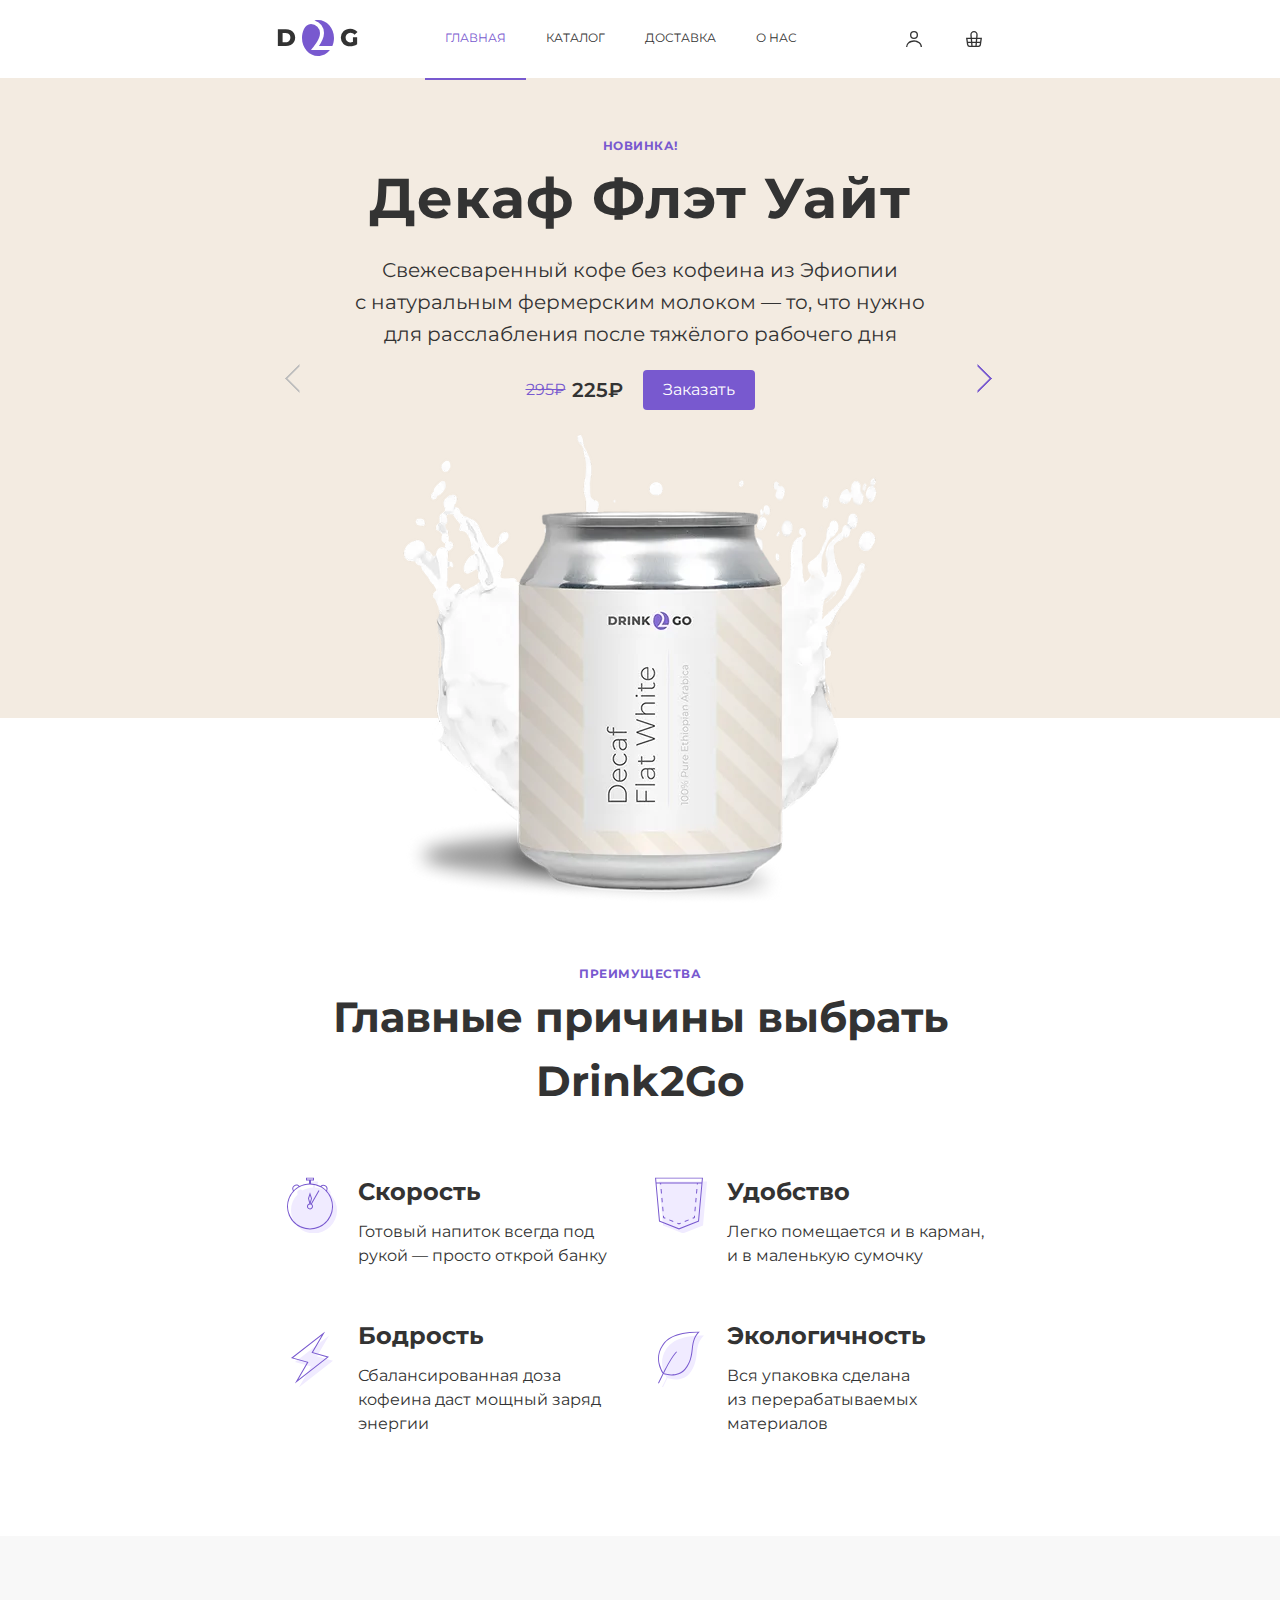
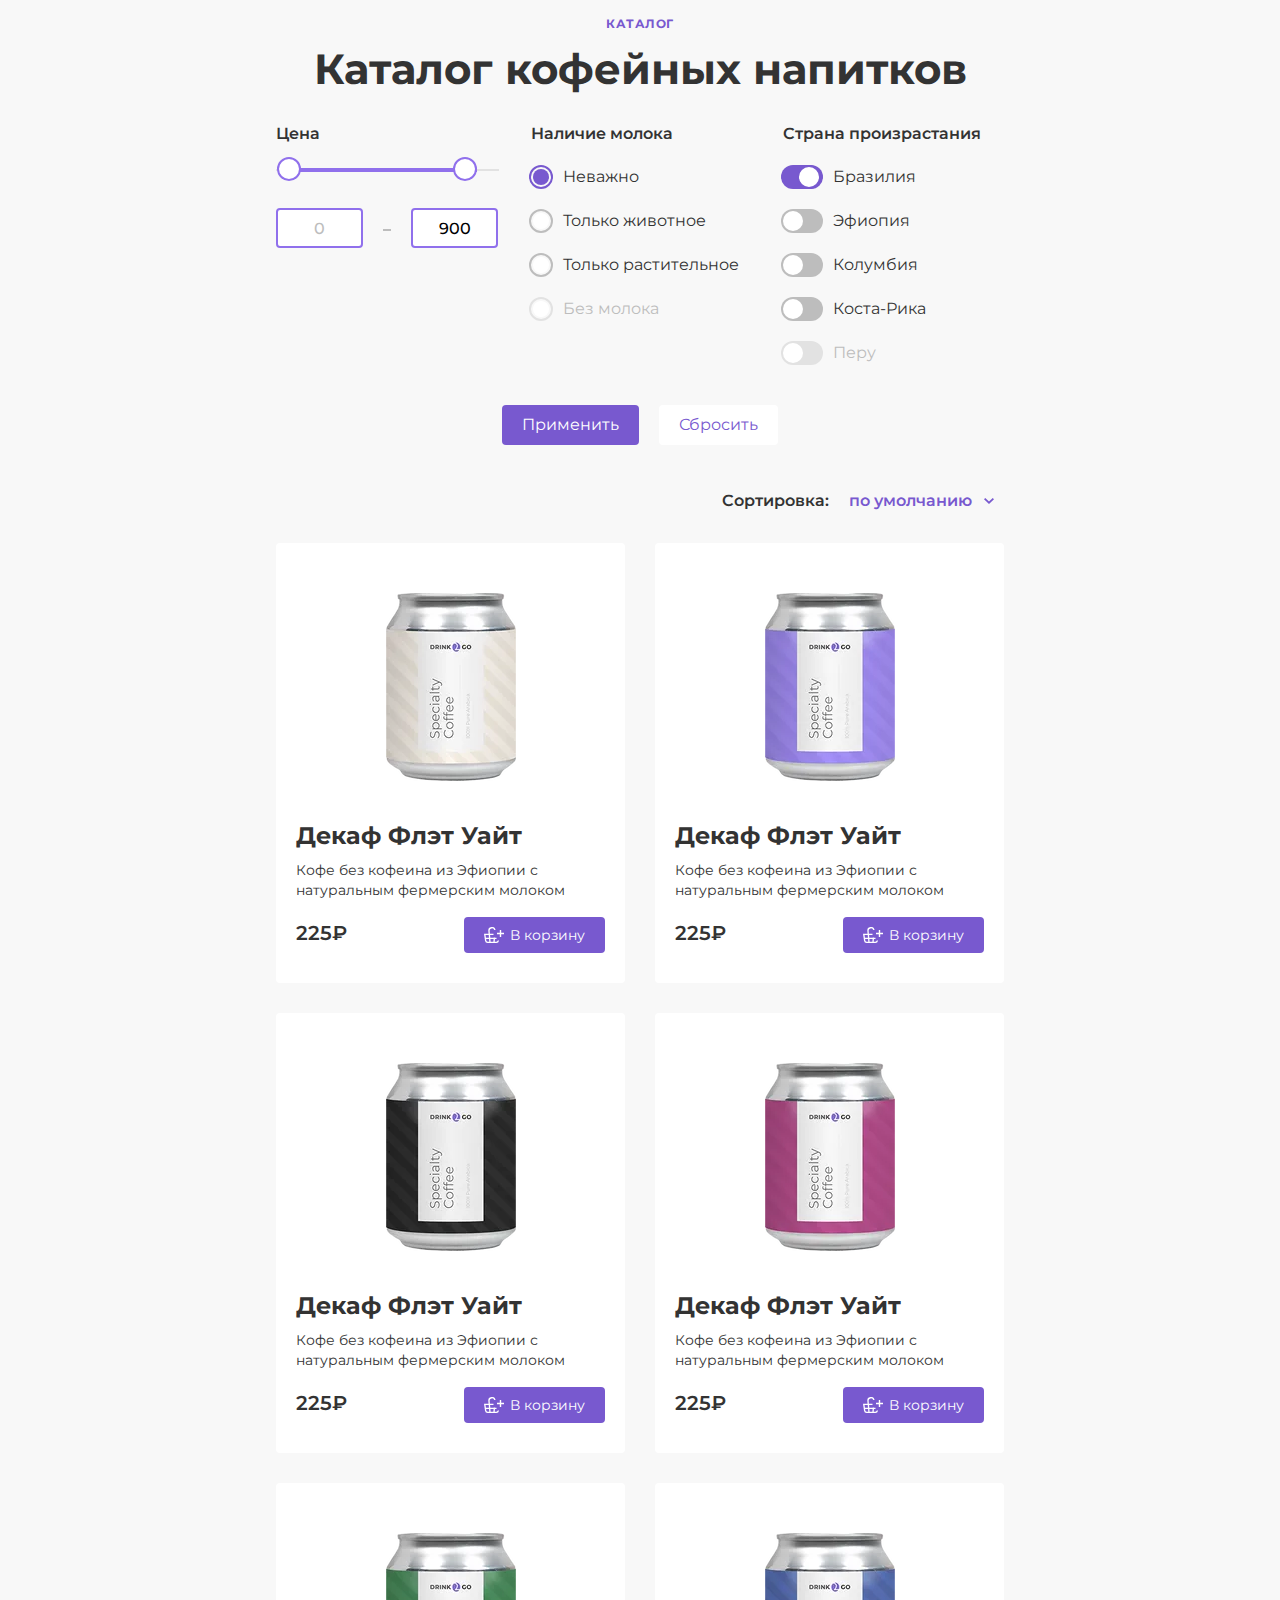
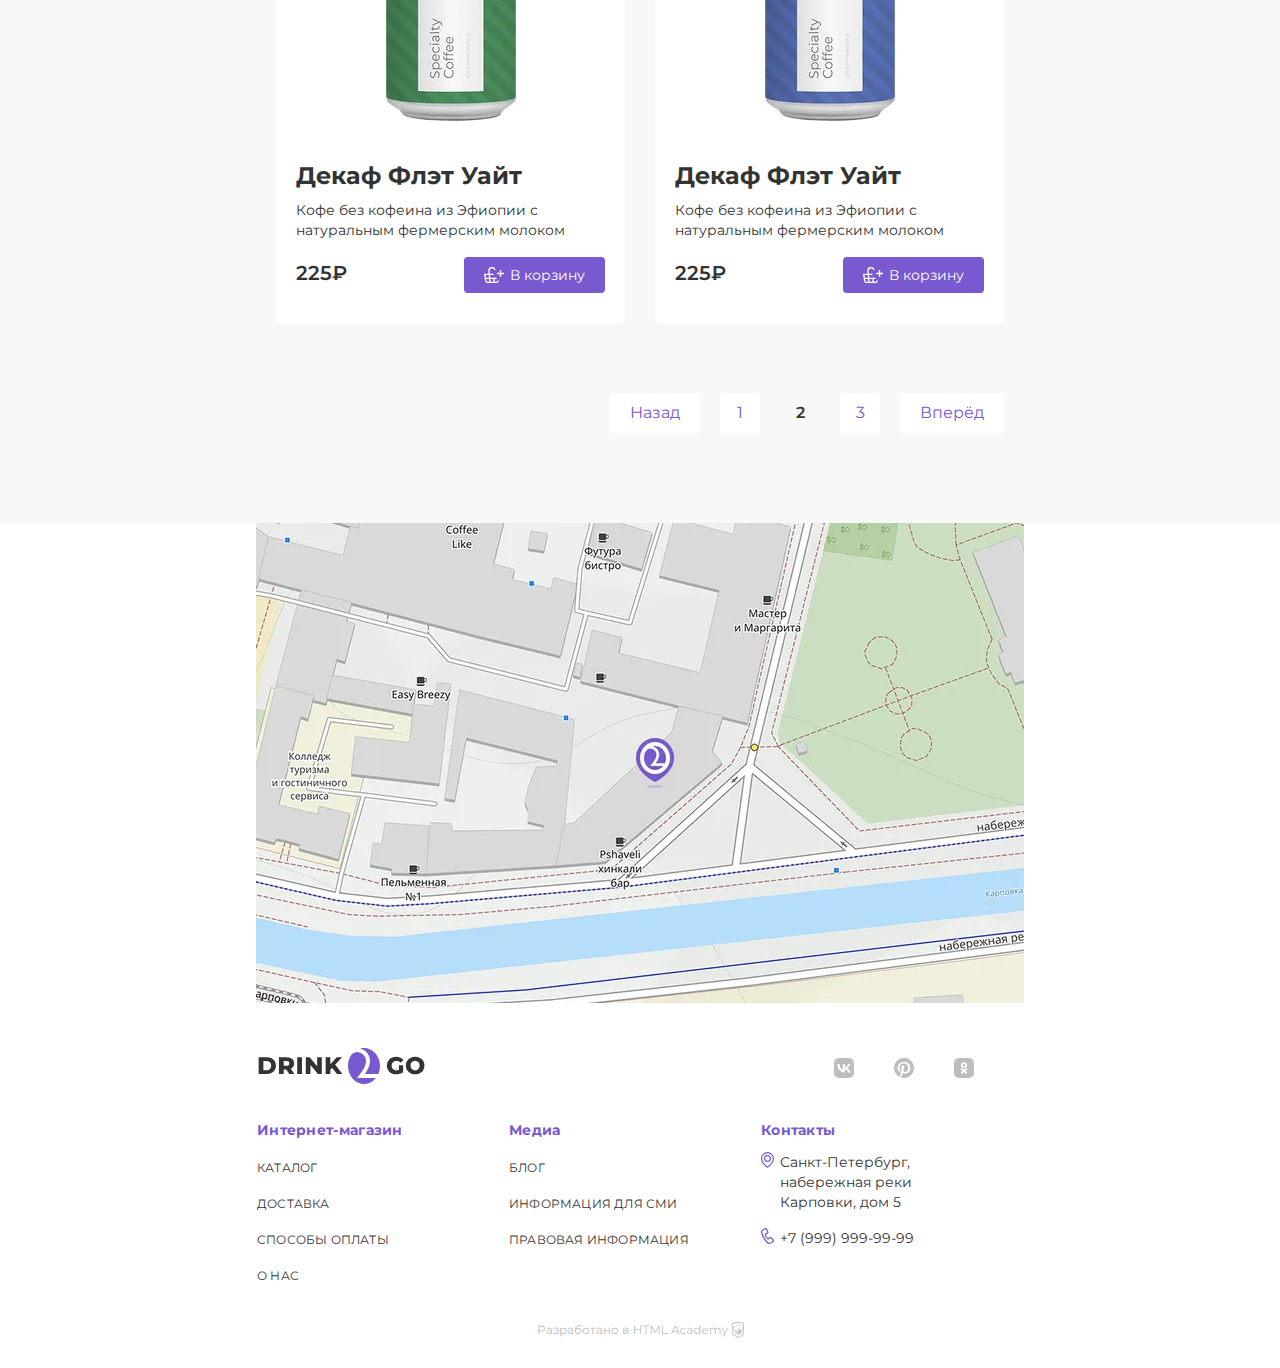
==== commit 96c2dad3: "Deploying to gh-pages from @ KleoSky/drink2go-kleo@47bc49bd8c80e31e075c96dd3e17780c79be6fb8 🚀" ====
--- a/index.html
+++ b/index.html
@@ -1 +1 @@
-<!DOCTYPE html><html class="page" lang="ru"><head><meta charset="UTF-8"><title>Drink2Go. Интернет-магазин по продаже кофейных напитков</title><meta name="viewport" content="width=device-width,initial-scale=1"><link rel="preload" href="#" type="font/woff2" as="font"><link rel="stylesheet" href="styles/styles.css"><link rel="icon" href="favicon.ico"><link rel="icon" sizes="32x32" href="favicons/32.png" type="image/png"><link rel="icon" href="favicons/icon.svg" type="image/svg+xml"><link rel="apple-touch-icon" href="favicons/apple.png"><link rel="manifest" href="manifest.webmanifest"><script src="scripts/index.js" defer="defer"></script></head><body class="body"><div class="body__wrapper"><header class="body__header header" data-test="header"><div class="header__wrapper"><a class="header__logo logo" href="index.html"><picture><source media="(min-width: 1440px)" width="170" height="36" type="image/svg+xml" srcset="images/logo-footer-tablet.svg"><source media="(min-width: 768px)" width="82" height="36" type="image/svg+xml" srcset="images/logo-footer-mobile.svg"><img src="./images/logo-mobile.svg" width="32" height="36" alt="Логотип сайта Drink2Go"></picture><span class="header__logo-text logo-text">Интернет-магазин<br>кофейных напитков</span></a><nav class="header__nav nav nav--closed"><ul class="nav__list"><li class="nav__item nav__item--current"><a class="nav__link nav__link--current" href="index.html">Главная</a></li><li class="nav__item"><a class="nav__link" href="#">Каталог</a></li><li class="nav__item"><a class="nav__link" href="#">Доставка</a></li><li class="nav__item"><a class="nav__link" href="#">О нас</a></li></ul></nav><div class="header__user-menu user-menu"><a class="user-menu__button user-menu__button--personal" type="button"><span class="visually-hidden">Перейти в личный кабинет</span> <span class="user-menu__description">Войти</span> </a><a class="user-menu__button user-menu__button--basket" type="button"><span class="visually-hidden">Перейти в корзину</span> <span class="user-menu__description">Корзина</span> </a><button class="user-menu__button button-burger button-burger--closed js-toggle-button" type="button"><span class="visually-hidden">Перейти в меню навигации</span></button></div></div></header><main class="body__main main"><h1 class="visually-hidden">Кофейные напитки Drink2Go - выбери свой!</h1><section class="main__slider slider" data-test="hero"><button class="slider__button slider__button--prev slider-button-prev" type="button"><span class="visually-hidden">Показать предыдущий товар</span></button><div class="main__sliders sliders"><div class="sliders__card card card--current" data-bg="flat" data-index="0"><a class="card__link" href="#"><picture><source media="(min-width: 1440px)" width="600" height="600" type="image/webp" srcset="images/slider-flat-desktop@1x.webp, images/slider-flat-desktop@2x.webp 2x"><source media="(min-width: 768px)" width="476" height="476" type="image/webp" srcset="images/slider-flat-tablet@1x.webp, images/slider-flat-tablet@2x.webp 2x"><source width="280" height="280" type="image/webp" srcset="images/slider-flat-mobile@1x.webp, images/slider-flat-mobile@2x.webp 2x"><source media="(min-width: 1440px)" width="600" height="600" type="image/png" srcset="images/slider-flat-desktop@1x.png, images/slider-flat-desktop@2x.png 2x"><source media="(min-width: 768px)" width="476" height="476" type="image/png" srcset="images/slider-flat-tablet@1x.png, images/slider-flat-tablet@2x.png 2x"><img src="images/slider-flat-mobile@1x.png" srcset="images/slider-flat-mobile@2x.png 2x" width="280" height="280" alt="Кофе Декаф Флэт Уайт"></picture></a><div class="card__content-wrapper"><span class="card__badge">Новинка!</span><h2 class="card__title">Декаф Флэт Уайт</h2><p class="card__description">Свежесваренный кофе без кофеина из Эфиопии с&nbsp;натуральным фермерским молоком — то, что нужно для&nbsp;расслабления после тяжёлого рабочего дня</p><div class="card__price"><del class="card__price-old">295₽</del> <ins class="card__price-new">225₽</ins> <button class="card__price-button button-accent" type="button">Заказать</button></div></div></div><div class="sliders__card card" data-bg="latte" data-index="1"><a class="card__link" href="#"><picture><source media="(min-width: 1440px)" width="600" height="600" type="image/webp" srcset="images/slider-latte-desktop@1x.webp, images/slider-latte-desktop@2x.webp 2x"><source media="(min-width: 768px)" width="476" height="476" type="image/webp" srcset="images/slider-latte-tablet@1x.webp, images/slider-latte-tablet@2x.webp 2x"><source width="280" height="280" type="image/webp" srcset="images/slider-latte-mobile@1x.webp, images/slider-latte-mobile@2x.webp 2x"><source media="(min-width: 1440px)" width="600" height="600" type="image/png" srcset="images/slider-latte-desktop@1x.png, images/slider-latte-desktop@2x.png 2x"><source media="(min-width: 768px)" width="476" height="476" type="image/png" srcset="images/slider-latte-tablet@1x.png, images/slider-latte-tablet@2x.png 2x"><img src="images/slider-latte-mobile@1x.png" srcset="images/slider-latte-mobile@2x.png 2x" width="280" height="280" alt="Кофе Декаф Флэт Уайт"></picture></a><div class="card__content-wrapper"><span class="card__badge">Новинка!</span><h2 class="card__title">Лавандовый Латте</h2><p class="card__description">Невероятное сочетание перуанской высокогорной арабики с молоком ламы и лавандовым сиропом унесёт вас прямо на вершину Радужных гор</p><div class="card__price"><del class="card__price-old">285₽</del> <ins class="card__price-new">265₽</ins> <button class="card__price-button button-accent" type="button">Заказать</button></div></div></div><div class="sliders__card card" data-bg="espresso" data-index="2"><a class="card__link" href="#"><picture><source media="(min-width: 1440px)" width="600" height="600" type="image/webp" srcset="images/slider-espresso-desktop@1x.webp, images/slider-espresso-desktop@2x.webp 2x"><source media="(min-width: 768px)" width="476" height="476" type="image/webp" srcset="images/slider-espresso-tablet@1x.webp, images/slider-espresso-tablet@2x.webp 2x"><source width="280" height="280" type="image/webp" srcset="images/slider-espresso-mobile@1x.webp, images/slider-espresso-mobile@2x.webp 2x"><source media="(min-width: 1440px)" width="600" height="600" type="image/png" srcset="images/slider-espresso-desktop@1x.png, images/slider-espresso-desktop@2x.png 2x"><source media="(min-width: 768px)" width="476" height="476" type="image/png" srcset="images/slider-espresso-tablet@1x.png, images/slider-espresso-tablet@2x.png 2x"><img src="images/slider-espresso-mobile@1x.png" srcset="images/slider-espresso-mobile@2x.png 2x" width="280" height="280" alt="Кофе Декаф Флэт Уайт"></picture></a><div class="card__content-wrapper"><span class="card__badge">Новинка!</span><h2 class="card__title">Тройной Эспрессо</h2><p class="card__description">Невероятное сочетание перуанской высокогорной арабики с молоком ламы и лавандовым сиропом унесёт вас прямо на вершину Радужных гор</p><div class="card__price"><del class="card__price-old">395₽</del> <ins class="card__price-new">375₽</ins> <button class="card__price-button button-accent" type="button">Заказать</button></div></div></div></div><button class="slider__button slider__button--next slider-button-next" type="button"><span class="visually-hidden">Показать следующий товар</span></button><div class="slider__buttons-step slider-pagination"><button class="slider__button-step" type="button" data-index="0"><span class="visually-hidden">Показать первый товар</span></button> <button class="slider__button-step" type="button" data-index="1"><span class="visually-hidden">Показать следующий товар</span></button> <button class="slider__button-step" type="button" data-index="2"><span class="visually-hidden">Показать последний товар</span></button></div></section><section class="main__advantages advantages" data-test="features"><div class="advantages__wrapper"><h2 class="advantages__title">Главные причины выбрать Drink2Go</h2><p class="advantages__badge">Преимущества</p><ul class="advantages__list"><li class="advantages__item advantages__item--speed advantage"><h3 class="advantage__title">Скорость</h3><p class="advantage__description">Готовый напиток всегда под рукой — просто открой банку</p></li><li class="advantages__item advantages__item--fit advantage"><h3 class="advantage__title">Удобство</h3><p class="advantage__description">Легко помещается и в карман,<br>и в маленькую сумочку</p></li><li class="advantages__item advantages__item--energy advantage"><h3 class="advantage__title">Бодрость</h3><p class="advantage__description">Сбалансированная доза кофеина даст мощный заряд энергии</p></li><li class="advantages__item advantages__item--eco advantage"><h3 class="advantage__title">Экологичность</h3><p class="advantage__description">Вся упаковка сделана<br>из перерабатываемых материалов</p></li></ul></div></section><section class="main__catalog catalog" data-test="catalog"><h2 class="catalog__title">Каталог кофейных напитков</h2><p class="catalog__badge">Каталог</p><div class="catalog__wrapper"><form class="catalog__form form" action="https://echo.htmlacademy.ru" method="get"><fieldset class="form__product-cost product-cost"><legend class="product-cost__title">Цена</legend><div class="product-cost__slider-wrapper"><div class="product-cost__slider slider-cost"><button class="slider-cost__toggle slider-cost__toggle--min" type="button"><span class="visually-hidden">Выбор минимальной стоимости</span></button> <button class="slider-cost__toggle slider-cost__toggle--max" type="button"><span class="visually-hidden">Выбор максимальной стоимости</span></button></div></div><div class="product-cost__input-wrapper"><label class="product-cost__cost product-cost__cost--from" for="cost-from"><input class="product-cost__input product-cost__input--from" type="text" name="from" id="cost-from" placeholder="0"></label> <label class="product-cost__cost product-cost__cost--to" for="cost-to"><input class="product-cost__input product-cost__input--to" type="text" name="to" id="cost-to" placeholder="900" value="900"></label></div></fieldset><fieldset class="form__choice form__choice--taste"><legend class="form__choice-title">Наличие молока</legend><label class="form__label"><input class="form__choice-input form__choice-input--radio" type="radio" name="milk" value="Не важно" checked="checked"> <span class="form__choice-label">Неважно</span></label> <label class="form__label"><input class="form__choice-input form__choice-input--radio" type="radio" name="milk" value="Только животное"> <span class="form__choice-label">Только животное</span></label> <label class="form__label"><input class="form__choice-input form__choice-input--radio" type="radio" name="milk" value="Только растительное"> <span class="form__choice-label">Только растительное</span></label> <label class="form__label"><input class="form__choice-input form__choice-input--radio" type="radio" name="milk" value="Без молока" disabled="disabled"> <span class="form__choice-label">Без молока</span></label></fieldset><fieldset class="form__choice form__choice--origin"><legend class="form__choice-title">Страна произрастания</legend><label class="form__label"><input class="form__choice-input form__choice-input--checkbox" type="checkbox" name="brasil" checked="checked"> <span class="form__choice-label">Бразилия</span></label> <label class="form__label"><input class="form__choice-input form__choice-input--checkbox" type="checkbox" name="ethiopia"> <span class="form__choice-label">Эфиопия</span></label> <label class="form__label"><input class="form__choice-input form__choice-input--checkbox" type="checkbox" name="colombia"> <span class="form__choice-label">Колумбия</span></label> <label class="form__label"><input class="form__choice-input form__choice-input--checkbox" type="checkbox" name="costa-rica"> <span class="form__choice-label">Коста-Рика</span></label> <label class="form__label"><input class="form__choice-input form__choice-input--checkbox" type="checkbox" name="peru" disabled="disabled"> <span class="form__choice-label">Перу</span></label></fieldset><div class="form__buttons"><button class="form__button form__button--apply button-accent" type="submit">Применить</button> <button class="form__button form__button--reset button-accent" type="reset">Сбросить</button></div></form><section class="catalog__select products"><h2 class="visually-hidden">Каталог кофейных напитков</h2><div class="products__wrapper"><div class="products__select-wrapper"><h3 class="products__select-title">Сортировка:</h3><select name="products__select-type" id="select-type"><option class="products__select-option" value="По умолчанию">По умолчанию</option><option class="products__select-option" value="Сначала дешёвые">Сначала дешёвые</option><option class="products__select-option" value="Сначала дорогие">Сначала дорогие</option></select></div><ul class="products__list"><li class="products__item product"><a class="product__image-link" href="#" tabindex="-1"><picture><source width="130" height="188" type="image/webp" srcset="images/coffee-pot-1@1x.webp, images/coffee-pot-1@2x.webp 2x"><img src="images/coffee-pot-1@1x.png" srcset="images/coffee-pot-1@2x.png 2x" width="130" height="188" alt="Баночка с кофейным напитком"></picture></a><h3 class="product__title"><a class="product__link" href="#">Декаф Флэт Уайт</a></h3><p class="product__description">Кофе без кофеина из Эфиопии с натуральным фермерским молоком</p><div class="product__cost-wrapper"><p class="product__cost">225₽</p><button class="product__button button-accent" type="button">В корзину</button></div></li><li class="products__item product"><a class="product__image-link" href="#" tabindex="-1"><picture><source width="130" height="188" type="image/webp" srcset="images/coffee-pot-2@1x.webp, images/coffee-pot-2@2x.webp 2x"><img src="images/coffee-pot-2@1x.png" srcset="images/coffee-pot-2@2x.png 2x" width="130" height="188" alt="Баночка с кофейным напитком"></picture></a><h3 class="product__title"><a class="product__link" href="#">Декаф Флэт Уайт</a></h3><p class="product__description">Кофе без кофеина из Эфиопии с натуральным фермерским молоком</p><div class="product__cost-wrapper"><p class="product__cost">225₽</p><button class="product__button button-accent" type="button">В корзину</button></div></li><li class="products__item product"><a class="product__image-link" href="#" tabindex="-1"><picture><source width="130" height="188" type="image/webp" srcset="images/coffee-pot-3@1x.webp, images/coffee-pot-3@2x.webp 2x"><img src="images/coffee-pot-3@1x.png" srcset="images/coffee-pot-3@2x.png 2x" width="130" height="188" alt="Баночка с кофейным напитком"></picture></a><h3 class="product__title"><a class="product__link" href="#">Декаф Флэт Уайт</a></h3><p class="product__description">Кофе без кофеина из Эфиопии с натуральным фермерским молоком</p><div class="product__cost-wrapper"><p class="product__cost">225₽</p><button class="product__button button-accent" type="button">В корзину</button></div></li><li class="products__item product"><a class="product__image-link" href="#" tabindex="-1"><picture><source width="130" height="188" type="image/webp" srcset="images/coffee-pot-4@1x.webp, images/coffee-pot-4@2x.webp 2x"><img src="images/coffee-pot-4@1x.png" srcset="images/coffee-pot-4@2x.png 2x" width="130" height="188" alt="Баночка с кофейным напитком"></picture></a><h3 class="product__title"><a class="product__link" href="#">Декаф Флэт Уайт</a></h3><p class="product__description">Кофе без кофеина из Эфиопии с натуральным фермерским молоком</p><div class="product__cost-wrapper"><p class="product__cost">225₽</p><button class="product__button button-accent" type="button">В корзину</button></div></li><li class="products__item product"><a class="product__image-link" href="#" tabindex="-1"><picture><source width="130" height="188" type="image/webp" srcset="images/coffee-pot-5@1x.webp, images/coffee-pot-5@2x.webp 2x"><img src="images/coffee-pot-5@1x.png" srcset="images/coffee-pot-5@2x.png 2x" width="130" height="188" alt="Баночка с кофейным напитком"></picture></a><h3 class="product__title"><a class="product__link" href="#">Декаф Флэт Уайт</a></h3><p class="product__description">Кофе без кофеина из Эфиопии с натуральным фермерским молоком</p><div class="product__cost-wrapper"><p class="product__cost">225₽</p><button class="product__button button-accent" type="button">В корзину</button></div></li><li class="products__item product"><a class="product__image-link" href="#" tabindex="-1"><picture><source width="130" height="188" type="image/webp" srcset="images/coffee-pot-6@1x.webp, images/coffee-pot-6@2x.webp 2x"><img src="images/coffee-pot-6@1x.png" srcset="images/coffee-pot-6@2x.png 2x" width="130" height="188" alt="Баночка с кофейным напитком"></picture></a><h3 class="product__title"><a class="product__link" href="#">Декаф Флэт Уайт</a></h3><p class="product__description">Кофе без кофеина из Эфиопии с натуральным фермерским молоком</p><div class="product__cost-wrapper"><p class="product__cost">225₽</p><button class="product__button button-accent" type="button">В корзину</button></div></li></ul></div></section><section class="catalog__pagination pagination"><h2 class="visually-hidden">Переход на другие страницы каталога</h2><ul class="pagination__list"><li class="pagination__item"><a class="pagination__link pagination__link--prev button-accent" href="#"><span class="pagination__link-description">Назад</span></a></li><li class="pagination__item"><a class="pagination__link button-accent" href="#">1</a></li><li class="pagination__item pagination__item--current"><a class="pagination__link pagination__link--current" href="#">2</a></li><li class="pagination__item"><a class="pagination__link button-accent" href="#">3</a></li><li class="pagination__item"><a class="pagination__link pagination__link--next button-accent" href="#"><span class="pagination__link-description">Вперёд</span></a></li></ul></section></div></section><section class="main__map map" data-test="map"><h2 class="visually-hidden">Карта проезда к магазину</h2><div class="map__wrapper"><picture><source media="(min-width: 1440px)" width="1440" height="540" type="image/webp" srcset="images/map-desktop@1x.webp, images/map-desktop@2x.webp 2x"><source media="(min-width: 768px)" width="768" height="480" type="image/webp" srcset="images/map-tablet@1x.webp, images/map-tablet@2x.webp 2x"><source width="320" height="420" type="image/webp" srcset="images/map-mobile@1x.webp, images/map-mobile@2x.webp 2x"><source media="(min-width: 1440px)" width="1440" height="540" type="image/png" srcset="images/map-desktop@1x.png, images/map-desktop@2x.png 2x"><source media="(min-width: 768px)" width="768" height="480" type="image/png" srcset="images/map-tablet@1x.png, images/map-tablet@2x.png 2x"><img src="images/map-mobile@1x.png" srcset="images/map-mobile@2x.png 2x" width="320" height="420" alt="Местонахождение магазина на карте"></picture></div></section></main><footer class="main__footer footer" data-test="footer"><div class="footer__wrapper footer-nav"><div class="footer-nav__social"><a class="footer__logo logo" href="index.html"><picture><source media="(min-width: 768px)" width="170" height="36" type="image/svg+xml" srcset="images/logo-footer-tablet.svg"><img src="./images/logo-footer-mobile.svg" width="82" height="36" alt="Логотип сайта Drink2Go"></picture><span class="footer__logo-text logo-text">Интернет-магазин кофейных напитков</span></a><nav class="footer__nav social"><ul class="social__list"><li class="social__item"><a class="social__link social__link--vk" href="#"><span class="visually-hidden">VKontakte</span></a></li><li class="social__item"><a class="social__link social__link--pt" href="#"><span class="visually-hidden">Pinterest</span></a></li><li class="social__item"><a class="social__link social__link--ok" href="#"><span class="visually-hidden">Одноклассники</span></a></li></ul></nav></div><div class="footer-nav__links links"><h2 class="visually-hidden">Полезные ссылки</h2><ul class="links__list"><li class="links__item links__item--e-shop"><div class="links__item-wrapper"><h3 class="links__title">Интернет-магазин</h3><ul class="links__sublist"><li class="links__subitem"><a class="links__link" href="#">Каталог</a></li><li class="links__subitem"><a class="links__link" href="#">Доставка</a></li><li class="links__subitem"><a class="links__link" href="#">Способы оплаты</a></li><li class="links__subitem"><a class="links__link" href="#">О нас</a></li></ul></div></li><li class="links__item links__item--media"><div class="links__item-wrapper"><h3 class="links__title">Медиа</h3><ul class="links__sublist"><li class="links__subitem"><a class="links__link" href="#">Блог</a></li><li class="links__subitem"><a class="links__link" href="#">Информация для СМИ</a></li><li class="links__subitem"><a class="links__link" href="#">Правовая информация</a></li></ul></div></li><li class="links__item links__item--contacts contacts"><div class="links__item-wrapper"><h3 class="contacts__title links__title">Контакты</h3><ul class="contacts__list"><li class="contacts__item contacts__item--address"><address class="contacts__address">Санкт-Петербург, набережная реки Карповки, дом 5</address></li><li class="contacts__item contacts__item--phone"><a class="contacts__phone" href="tel:+7(999)999-99-99">+7 (999) 999-99-99</a></li></ul></div></li></ul></div><div class="footer-nav__developer"><a class="footer-nav__developer-link" href="https://htmlacademy.ru/intensive/adaptive"><span class="footer-nav__developer-title">Разработано в</span></a></div></div></footer></div></body></html>+<!DOCTYPE html><html class="page" lang="ru"><head><meta charset="UTF-8"><title>Drink2Go. Интернет-магазин по продаже кофейных напитков</title><meta name="viewport" content="width=device-width,initial-scale=1"><link rel="preload" href="#" type="font/woff2" as="font"><link rel="stylesheet" href="styles/styles.css"><link rel="icon" href="favicon.ico"><link rel="icon" sizes="32x32" href="favicons/32.png" type="image/png"><link rel="icon" href="favicons/icon.svg" type="image/svg+xml"><link rel="apple-touch-icon" href="favicons/apple.png"><link rel="manifest" href="manifest.webmanifest"><script src="scripts/index.js" defer="defer"></script></head><body class="body"><div class="body__wrapper"><header class="body__header header" data-test="header"><div class="header__wrapper"><a class="header__logo logo" href="index.html"><picture><source media="(min-width: 1440px)" width="170" height="36" type="image/svg+xml" srcset="images/logo-footer-tablet.svg"><source media="(min-width: 768px)" width="82" height="36" type="image/svg+xml" srcset="images/logo-footer-mobile.svg"><img src="./images/logo-mobile.svg" width="32" height="36" alt="Логотип сайта Drink2Go"></picture><span class="header__logo-text logo-text">Интернет-магазин<br>кофейных напитков</span></a><nav class="header__nav nav nav--closed"><ul class="nav__list"><li class="nav__item nav__item--current"><a class="nav__link nav__link--current" href="index.html">Главная</a></li><li class="nav__item"><a class="nav__link" href="#">Каталог</a></li><li class="nav__item"><a class="nav__link" href="#">Доставка</a></li><li class="nav__item"><a class="nav__link" href="#">О нас</a></li></ul></nav><div class="header__user-menu user-menu"><a class="user-menu__button user-menu__button--personal" href="#"><span class="visually-hidden">Перейти в личный кабинет</span> <span class="user-menu__description">Войти</span> </a><a class="user-menu__button user-menu__button--basket" href="#"><span class="visually-hidden">Перейти в корзину</span> <span class="user-menu__description">Корзина</span> </a><button class="user-menu__button button-burger button-burger--closed js-toggle-button" type="button"><span class="visually-hidden">Перейти в меню навигации</span></button></div></div></header><main class="body__main main"><h1 class="visually-hidden">Кофейные напитки Drink2Go - выбери свой!</h1><section class="main__slider slider" data-test="hero"><button class="slider__button slider__button--prev slider-button-prev" type="button"><span class="visually-hidden">Показать предыдущий товар</span></button><div class="main__sliders sliders"><div class="sliders__card card card--current" data-bg="flat" data-index="0"><a class="card__link" href="#"><picture><source media="(min-width: 1440px)" width="600" height="600" type="image/webp" srcset="images/slider-flat-desktop@1x.webp, images/slider-flat-desktop@2x.webp 2x"><source media="(min-width: 768px)" width="476" height="476" type="image/webp" srcset="images/slider-flat-tablet@1x.webp, images/slider-flat-tablet@2x.webp 2x"><source width="280" height="280" type="image/webp" srcset="images/slider-flat-mobile@1x.webp, images/slider-flat-mobile@2x.webp 2x"><source media="(min-width: 1440px)" width="600" height="600" type="image/png" srcset="images/slider-flat-desktop@1x.png, images/slider-flat-desktop@2x.png 2x"><source media="(min-width: 768px)" width="476" height="476" type="image/png" srcset="images/slider-flat-tablet@1x.png, images/slider-flat-tablet@2x.png 2x"><img src="images/slider-flat-mobile@1x.png" srcset="images/slider-flat-mobile@2x.png 2x" width="280" height="280" alt="Кофе Декаф Флэт Уайт"></picture></a><div class="card__content-wrapper"><span class="card__badge">Новинка!</span><h2 class="card__title">Декаф Флэт Уайт</h2><p class="card__description">Свежесваренный кофе без кофеина из Эфиопии с&nbsp;натуральным фермерским молоком — то, что нужно для&nbsp;расслабления после тяжёлого рабочего дня</p><div class="card__price"><del class="card__price-old">295₽</del> <ins class="card__price-new">225₽</ins> <button class="card__price-button button-accent" type="button">Заказать</button></div></div></div><div class="sliders__card card" data-bg="latte" data-index="1"><a class="card__link" href="#"><picture><source media="(min-width: 1440px)" width="600" height="600" type="image/webp" srcset="images/slider-latte-desktop@1x.webp, images/slider-latte-desktop@2x.webp 2x"><source media="(min-width: 768px)" width="476" height="476" type="image/webp" srcset="images/slider-latte-tablet@1x.webp, images/slider-latte-tablet@2x.webp 2x"><source width="280" height="280" type="image/webp" srcset="images/slider-latte-mobile@1x.webp, images/slider-latte-mobile@2x.webp 2x"><source media="(min-width: 1440px)" width="600" height="600" type="image/png" srcset="images/slider-latte-desktop@1x.png, images/slider-latte-desktop@2x.png 2x"><source media="(min-width: 768px)" width="476" height="476" type="image/png" srcset="images/slider-latte-tablet@1x.png, images/slider-latte-tablet@2x.png 2x"><img src="images/slider-latte-mobile@1x.png" srcset="images/slider-latte-mobile@2x.png 2x" width="280" height="280" alt="Кофе Декаф Флэт Уайт"></picture></a><div class="card__content-wrapper"><span class="card__badge">Новинка!</span><h2 class="card__title">Лавандовый Латте</h2><p class="card__description">Невероятное сочетание перуанской высокогорной арабики с молоком ламы и лавандовым сиропом унесёт вас прямо на вершину Радужных гор</p><div class="card__price"><del class="card__price-old">285₽</del> <ins class="card__price-new">265₽</ins> <button class="card__price-button button-accent" type="button">Заказать</button></div></div></div><div class="sliders__card card" data-bg="espresso" data-index="2"><a class="card__link" href="#"><picture><source media="(min-width: 1440px)" width="600" height="600" type="image/webp" srcset="images/slider-espresso-desktop@1x.webp, images/slider-espresso-desktop@2x.webp 2x"><source media="(min-width: 768px)" width="476" height="476" type="image/webp" srcset="images/slider-espresso-tablet@1x.webp, images/slider-espresso-tablet@2x.webp 2x"><source width="280" height="280" type="image/webp" srcset="images/slider-espresso-mobile@1x.webp, images/slider-espresso-mobile@2x.webp 2x"><source media="(min-width: 1440px)" width="600" height="600" type="image/png" srcset="images/slider-espresso-desktop@1x.png, images/slider-espresso-desktop@2x.png 2x"><source media="(min-width: 768px)" width="476" height="476" type="image/png" srcset="images/slider-espresso-tablet@1x.png, images/slider-espresso-tablet@2x.png 2x"><img src="images/slider-espresso-mobile@1x.png" srcset="images/slider-espresso-mobile@2x.png 2x" width="280" height="280" alt="Кофе Декаф Флэт Уайт"></picture></a><div class="card__content-wrapper"><span class="card__badge">Новинка!</span><h2 class="card__title">Тройной Эспрессо</h2><p class="card__description">Невероятное сочетание перуанской высокогорной арабики с молоком ламы и лавандовым сиропом унесёт вас прямо на вершину Радужных гор</p><div class="card__price"><del class="card__price-old">395₽</del> <ins class="card__price-new">375₽</ins> <button class="card__price-button button-accent" type="button">Заказать</button></div></div></div></div><button class="slider__button slider__button--next slider-button-next" type="button"><span class="visually-hidden">Показать следующий товар</span></button><div class="slider__buttons-step slider-pagination"><button class="slider__button-step" type="button" data-index="0"><span class="visually-hidden">Показать первый товар</span></button> <button class="slider__button-step" type="button" data-index="1"><span class="visually-hidden">Показать следующий товар</span></button> <button class="slider__button-step" type="button" data-index="2"><span class="visually-hidden">Показать последний товар</span></button></div></section><section class="main__advantages advantages" data-test="features"><div class="advantages__wrapper"><h2 class="advantages__title">Главные причины выбрать Drink2Go</h2><p class="advantages__badge">Преимущества</p><ul class="advantages__list"><li class="advantages__item advantages__item--speed advantage"><h3 class="advantage__title">Скорость</h3><p class="advantage__description">Готовый напиток всегда под рукой — просто открой банку</p></li><li class="advantages__item advantages__item--fit advantage"><h3 class="advantage__title">Удобство</h3><p class="advantage__description">Легко помещается и в карман,<br>и в маленькую сумочку</p></li><li class="advantages__item advantages__item--energy advantage"><h3 class="advantage__title">Бодрость</h3><p class="advantage__description">Сбалансированная доза кофеина даст мощный заряд энергии</p></li><li class="advantages__item advantages__item--eco advantage"><h3 class="advantage__title">Экологичность</h3><p class="advantage__description">Вся упаковка сделана<br>из перерабатываемых материалов</p></li></ul></div></section><section class="main__catalog catalog" data-test="catalog"><h2 class="catalog__title">Каталог кофейных напитков</h2><p class="catalog__badge">Каталог</p><div class="catalog__wrapper"><form class="catalog__form form" action="https://echo.htmlacademy.ru" method="get"><fieldset class="form__product-cost product-cost"><legend class="product-cost__title">Цена</legend><div class="product-cost__slider-wrapper"><div class="product-cost__slider slider-cost"><button class="slider-cost__toggle slider-cost__toggle--min" type="button"><span class="visually-hidden">Выбор минимальной стоимости</span></button> <button class="slider-cost__toggle slider-cost__toggle--max" type="button"><span class="visually-hidden">Выбор максимальной стоимости</span></button></div></div><div class="product-cost__input-wrapper"><label class="product-cost__cost product-cost__cost--from" for="cost-from"><input class="product-cost__input product-cost__input--from" type="text" name="from" id="cost-from" placeholder="0"></label> <label class="product-cost__cost product-cost__cost--to" for="cost-to"><input class="product-cost__input product-cost__input--to" type="text" name="to" id="cost-to" placeholder="900" value="900"></label></div></fieldset><fieldset class="form__choice form__choice--taste"><legend class="form__choice-title">Наличие молока</legend><label class="form__label"><input class="form__choice-input form__choice-input--radio" type="radio" name="milk" value="Не важно" checked="checked"> <span class="form__choice-label">Неважно</span></label> <label class="form__label"><input class="form__choice-input form__choice-input--radio" type="radio" name="milk" value="Только животное"> <span class="form__choice-label">Только животное</span></label> <label class="form__label"><input class="form__choice-input form__choice-input--radio" type="radio" name="milk" value="Только растительное"> <span class="form__choice-label">Только растительное</span></label> <label class="form__label"><input class="form__choice-input form__choice-input--radio" type="radio" name="milk" value="Без молока" disabled="disabled"> <span class="form__choice-label">Без молока</span></label></fieldset><fieldset class="form__choice form__choice--origin"><legend class="form__choice-title">Страна произрастания</legend><label class="form__label"><input class="form__choice-input form__choice-input--checkbox" type="checkbox" name="brasil" checked="checked"> <span class="form__choice-label">Бразилия</span></label> <label class="form__label"><input class="form__choice-input form__choice-input--checkbox" type="checkbox" name="ethiopia"> <span class="form__choice-label">Эфиопия</span></label> <label class="form__label"><input class="form__choice-input form__choice-input--checkbox" type="checkbox" name="colombia"> <span class="form__choice-label">Колумбия</span></label> <label class="form__label"><input class="form__choice-input form__choice-input--checkbox" type="checkbox" name="costa-rica"> <span class="form__choice-label">Коста-Рика</span></label> <label class="form__label"><input class="form__choice-input form__choice-input--checkbox" type="checkbox" name="peru" disabled="disabled"> <span class="form__choice-label">Перу</span></label></fieldset><div class="form__buttons"><button class="form__button form__button--apply button-accent" type="submit">Применить</button> <button class="form__button form__button--reset button-accent" type="reset">Сбросить</button></div></form><section class="catalog__select products"><h2 class="visually-hidden">Каталог кофейных напитков</h2><div class="products__wrapper"><div class="products__select-wrapper"><h3 class="products__select-title">Сортировка:</h3><div class="products__select-type"><button class="products__select-button products__select-button--default" type="button">По умолчанию</button><ul class="products__select-list products__select-list--opened"><li class="products__select-item">По умолчанию</li><li class="products__select-item">Сначала дешёвые</li><li class="products__select-item">Сначала дорогие</li></ul></div></div><ul class="products__list"><li class="products__item product"><a class="product__image-link" href="#" tabindex="-1"><picture><source width="130" height="188" type="image/webp" srcset="images/coffee-pot-1@1x.webp, images/coffee-pot-1@2x.webp 2x"><img src="images/coffee-pot-1@1x.png" srcset="images/coffee-pot-1@2x.png 2x" width="130" height="188" alt="Баночка с кофейным напитком"></picture></a><h3 class="product__title"><a class="product__link" href="#">Декаф Флэт Уайт</a></h3><p class="product__description">Кофе без кофеина из Эфиопии с натуральным фермерским молоком</p><div class="product__cost-wrapper"><p class="product__cost">225₽</p><button class="product__button button-accent" type="button">В корзину</button></div></li><li class="products__item product"><a class="product__image-link" href="#" tabindex="-1"><picture><source width="130" height="188" type="image/webp" srcset="images/coffee-pot-2@1x.webp, images/coffee-pot-2@2x.webp 2x"><img src="images/coffee-pot-2@1x.png" srcset="images/coffee-pot-2@2x.png 2x" width="130" height="188" alt="Баночка с кофейным напитком"></picture></a><h3 class="product__title"><a class="product__link" href="#">Декаф Флэт Уайт</a></h3><p class="product__description">Кофе без кофеина из Эфиопии с натуральным фермерским молоком</p><div class="product__cost-wrapper"><p class="product__cost">225₽</p><button class="product__button button-accent" type="button">В корзину</button></div></li><li class="products__item product"><a class="product__image-link" href="#" tabindex="-1"><picture><source width="130" height="188" type="image/webp" srcset="images/coffee-pot-3@1x.webp, images/coffee-pot-3@2x.webp 2x"><img src="images/coffee-pot-3@1x.png" srcset="images/coffee-pot-3@2x.png 2x" width="130" height="188" alt="Баночка с кофейным напитком"></picture></a><h3 class="product__title"><a class="product__link" href="#">Декаф Флэт Уайт</a></h3><p class="product__description">Кофе без кофеина из Эфиопии с натуральным фермерским молоком</p><div class="product__cost-wrapper"><p class="product__cost">225₽</p><button class="product__button button-accent" type="button">В корзину</button></div></li><li class="products__item product"><a class="product__image-link" href="#" tabindex="-1"><picture><source width="130" height="188" type="image/webp" srcset="images/coffee-pot-4@1x.webp, images/coffee-pot-4@2x.webp 2x"><img src="images/coffee-pot-4@1x.png" srcset="images/coffee-pot-4@2x.png 2x" width="130" height="188" alt="Баночка с кофейным напитком"></picture></a><h3 class="product__title"><a class="product__link" href="#">Декаф Флэт Уайт</a></h3><p class="product__description">Кофе без кофеина из Эфиопии с натуральным фермерским молоком</p><div class="product__cost-wrapper"><p class="product__cost">225₽</p><button class="product__button button-accent" type="button">В корзину</button></div></li><li class="products__item product"><a class="product__image-link" href="#" tabindex="-1"><picture><source width="130" height="188" type="image/webp" srcset="images/coffee-pot-5@1x.webp, images/coffee-pot-5@2x.webp 2x"><img src="images/coffee-pot-5@1x.png" srcset="images/coffee-pot-5@2x.png 2x" width="130" height="188" alt="Баночка с кофейным напитком"></picture></a><h3 class="product__title"><a class="product__link" href="#">Декаф Флэт Уайт</a></h3><p class="product__description">Кофе без кофеина из Эфиопии с натуральным фермерским молоком</p><div class="product__cost-wrapper"><p class="product__cost">225₽</p><button class="product__button button-accent" type="button">В корзину</button></div></li><li class="products__item product"><a class="product__image-link" href="#" tabindex="-1"><picture><source width="130" height="188" type="image/webp" srcset="images/coffee-pot-6@1x.webp, images/coffee-pot-6@2x.webp 2x"><img src="images/coffee-pot-6@1x.png" srcset="images/coffee-pot-6@2x.png 2x" width="130" height="188" alt="Баночка с кофейным напитком"></picture></a><h3 class="product__title"><a class="product__link" href="#">Декаф Флэт Уайт</a></h3><p class="product__description">Кофе без кофеина из Эфиопии с натуральным фермерским молоком</p><div class="product__cost-wrapper"><p class="product__cost">225₽</p><button class="product__button button-accent" type="button">В корзину</button></div></li></ul></div></section><section class="catalog__pagination pagination"><h2 class="visually-hidden">Переход на другие страницы каталога</h2><ul class="pagination__list"><li class="pagination__item"><a class="pagination__link pagination__link--prev button-accent" href="#"><span class="pagination__link-description">Назад</span></a></li><li class="pagination__item"><a class="pagination__link button-accent" href="#">1</a></li><li class="pagination__item pagination__item--current"><a class="pagination__link pagination__link--current" href="#">2</a></li><li class="pagination__item"><a class="pagination__link button-accent" href="#">3</a></li><li class="pagination__item"><a class="pagination__link pagination__link--next button-accent" href="#"><span class="pagination__link-description">Вперёд</span></a></li></ul></section></div></section><section class="main__map map" data-test="map"><h2 class="visually-hidden">Карта проезда к магазину</h2><div class="map__wrapper"><picture><source media="(min-width: 1440px)" width="1440" height="540" type="image/webp" srcset="images/map-desktop@1x.webp, images/map-desktop@2x.webp 2x"><source media="(min-width: 768px)" width="768" height="480" type="image/webp" srcset="images/map-tablet@1x.webp, images/map-tablet@2x.webp 2x"><source width="320" height="420" type="image/webp" srcset="images/map-mobile@1x.webp, images/map-mobile@2x.webp 2x"><source media="(min-width: 1440px)" width="1440" height="540" type="image/png" srcset="images/map-desktop@1x.png, images/map-desktop@2x.png 2x"><source media="(min-width: 768px)" width="768" height="480" type="image/png" srcset="images/map-tablet@1x.png, images/map-tablet@2x.png 2x"><img src="images/map-mobile@1x.png" srcset="images/map-mobile@2x.png 2x" width="320" height="420" alt="Местонахождение магазина на карте"></picture></div></section></main><footer class="main__footer footer" data-test="footer"><div class="footer__wrapper footer-nav"><div class="footer-nav__social"><a class="footer__logo logo" href="index.html"><picture><source media="(min-width: 768px)" width="170" height="36" type="image/svg+xml" srcset="images/logo-footer-tablet.svg"><img src="./images/logo-footer-mobile.svg" width="82" height="36" alt="Логотип сайта Drink2Go"></picture><span class="footer__logo-text logo-text">Интернет-магазин кофейных напитков</span></a><nav class="footer__nav social"><ul class="social__list"><li class="social__item"><a class="social__link social__link--vk" href="#"><span class="visually-hidden">VKontakte</span></a></li><li class="social__item"><a class="social__link social__link--pt" href="#"><span class="visually-hidden">Pinterest</span></a></li><li class="social__item"><a class="social__link social__link--ok" href="#"><span class="visually-hidden">Одноклассники</span></a></li></ul></nav></div><div class="footer-nav__links links"><h2 class="visually-hidden">Полезные ссылки</h2><ul class="links__list"><li class="links__item links__item--e-shop"><div class="links__item-wrapper"><h3 class="links__title">Интернет-магазин</h3><ul class="links__sublist"><li class="links__subitem"><a class="links__link" href="#">Каталог</a></li><li class="links__subitem"><a class="links__link" href="#">Доставка</a></li><li class="links__subitem"><a class="links__link" href="#">Способы оплаты</a></li><li class="links__subitem"><a class="links__link" href="#">О нас</a></li></ul></div></li><li class="links__item links__item--media"><div class="links__item-wrapper"><h3 class="links__title">Медиа</h3><ul class="links__sublist"><li class="links__subitem"><a class="links__link" href="#">Блог</a></li><li class="links__subitem"><a class="links__link" href="#">Информация для СМИ</a></li><li class="links__subitem"><a class="links__link" href="#">Правовая информация</a></li></ul></div></li><li class="links__item links__item--contacts contacts"><div class="links__item-wrapper"><h3 class="contacts__title links__title">Контакты</h3><ul class="contacts__list"><li class="contacts__item contacts__item--address"><address class="contacts__address">Санкт-Петербург, набережная реки Карповки, дом 5</address></li><li class="contacts__item contacts__item--phone"><a class="contacts__phone" href="tel:+7(999)999-99-99">+7 (999) 999-99-99</a></li></ul></div></li></ul></div><div class="footer-nav__developer"><a class="footer-nav__developer-link" href="https://htmlacademy.ru/intensive/adaptive"><span class="footer-nav__developer-title">Разработано в</span></a></div></div></footer></div></body></html>--- a/styles/styles.css
+++ b/styles/styles.css
@@ -1 +1 @@
-:root{--font-base:"Montserrat","Verdana",sans-serif;--color-base:#333;--color-second:#fff;--color-tertiary:#bdbdbd;--color-active:#593cac;--bg-primary:#fff;--bg-secondary:#f3ebe1;--bg-tertiary:#eae6fc;--bg-quaternary:#e5e6e8;--bg-accent:#7859cf;--bg-condition:#f0ebff;--bg-active:#7859cf40;--bg-catalog:#f8f8f8}body{font-family:var(--font-base,inherit);background-color:var(--bg-primary,#fff);color:var(--color-base,#333);width:100%;margin:0;font-size:14px;font-weight:400;line-height:1.43}img{object-fit:contain}@font-face{font-family:Montserrat;src:url(../fonts/montserrat/Montserrat-Regular.woff2)format("woff2"),url(../fonts/montserrat/Montserrat-Regular.woff)format("woff");font-weight:400;font-style:normal;font-display:swap}@font-face{font-family:Montserrat;src:url(../fonts/montserrat/Montserrat-Medium.woff2)format("woff2"),url(../fonts/montserrat/Montserrat-Medium.woff)format("woff");font-weight:500;font-style:normal;font-display:swap}@font-face{font-family:Montserrat;src:url(../fonts/montserrat/Montserrat-SemiBold.woff2)format("woff2"),url(../fonts/montserrat/Montserrat-SemiBold.woff)format("woff");font-weight:600;font-style:normal;font-display:swap}@font-face{font-family:Montserrat;src:url(../fonts/montserrat/Montserrat-Bold.woff2)format("woff2"),url(../fonts/montserrat/Montserrat-Bold.woff)format("woff");font-weight:700;font-style:normal;font-display:swap}.advantage{padding-top:66px}.advantage__title{text-align:center;margin:0 0 4px;font-size:18px;font-weight:700;line-height:1.77}.advantage__description{text-align:center;margin:0 0 32px}@media (width>=768px){.advantage__title{font-size:24px;line-height:1.5}.advantage__description{font-size:16px;line-height:1.5}}@media (width>=768px) and (width<=1439px){.advantage{grid-template-rows:repeat(2,auto);grid-template-columns:52px auto;column-gap:20px;width:339px;height:min-content;padding:0;display:grid}.advantage__title{text-align:left;grid-area:1/2/2/3;margin-bottom:10px}.advantage__description{text-align:left;grid-area:2/2/3/3;margin:0}}@media (width>=1440px){.advantage{width:317px;height:min-content;padding-top:76px}.advantage__title{margin-bottom:10px}.advantage__description{margin:0}}.advantages{box-sizing:border-box;width:320px;margin:0 auto;padding:0 20px}.advantages__wrapper{grid-template-rows:50px auto auto min-content 60px;width:280px;margin:0 auto;display:grid}.advantages__badge{letter-spacing:.5px;text-align:center;text-transform:uppercase;color:var(--bg-accent,navy);grid-row:2/3;margin:0 0 4px;font-size:12px;font-weight:700;line-height:1.33}.advantages__title{text-align:center;grid-row:3/4;margin:0 0 36px;font-size:24px;font-weight:700;line-height:1.5}.advantages__list{grid-row:4/5;margin:0;padding:0;list-style:none}.advantages__item{position:relative}.advantages__item:before{content:"";background-repeat:no-repeat;background-size:52px 56px;width:52px;height:56px;display:block;position:absolute;top:0;left:50%;transform:translate(-50%)}.advantages__item--speed:before{background-image:url(../images/speed.svg)}.advantages__item--fit:before{background-image:url(../images/fit.svg)}.advantages__item--energy:before{background-image:url(../images/energy.svg)}.advantages__item--eco:before{background-image:url(../images/eco.svg)}@media (width>=768px){.advantages__title{margin-bottom:60px;font-size:42px;line-height:1.52}}@media (width>=768px) and (width<=1439px){.advantages{width:768px;padding:0 30px}.advantages__wrapper{grid-template-rows:60px auto auto min-content 100px;width:708px}.advantages__list{grid-template-columns:repeat(2,min-content);gap:50px 30px;display:grid}.advantages__item:before{grid-area:1/1/-1/2;top:40%;left:0;transform:translateY(-60%)}}@media (width>=1440px){.advantages{width:1440px;padding:0 40px}.advantages__wrapper{grid-template-rows:100px auto auto min-content 120px;width:1360px}.advantages__title{margin-bottom:80px}.advantages__list{flex-wrap:wrap;gap:30px;display:flex}}.body__wrapper{flex-direction:column;min-height:100vh;margin:0 auto;display:flex}@media (width>=768px){.body__wrapper{width:100%}}@media (width>=1440px){.body__wrapper{width:100%}}.body__main{flex-grow:1}.body__header{margin:0 auto}.button-accent{cursor:pointer}.button-accent:hover,.button-accent:focus{background-color:#9070ec}.button-accent:active{background-color:#593cac}.button-accent:disabled{background-color:var(--color-tertiary,navy)}.button-burger{padding:30px}@media (width>=768px){.button-burger{display:none}}.button-burger--closed{background-image:url(../icons/stack.svg#burger);background-size:16px 16px}.button-burger--opened{background-image:url(../icons/stack.svg#open-menu);background-size:16px 16px}.card{opacity:0;z-index:0;flex-direction:column;justify-content:center;align-items:center;width:280px;min-height:100%;display:flex;position:absolute;top:0;left:0}.card--current{z-index:1;opacity:1}.card__link{justify-content:center;align-items:center;margin-bottom:5px;display:flex}.card__badge{text-transform:uppercase;color:var(--bg-accent,navy);letter-spacing:.5px;justify-content:center;align-items:center;margin-bottom:4px;font-size:12px;font-weight:700;line-height:1.33;display:flex}.card__title{text-align:center;letter-spacing:.7px;margin:0 0 10px;font-size:36px;font-weight:700;line-height:1.33}.card__description{text-align:center;margin:0 0 20px}.card__price{justify-content:center;align-items:center;gap:6px;display:flex}.card__price-old{color:var(--bg-accent,navy);font-size:16px;line-height:2}.card__price-new{font-size:20px;font-weight:600;line-height:1.6;text-decoration:none}.card__price-button{color:var(--color-second,#fff);background-color:var(--bg-accent,navy);border:#0000;border-radius:4px;margin-left:14px;padding:8px 20px;font-family:inherit;font-size:16px;line-height:1.5}@media (width>=768px){.card{grid-template-rows:auto auto;width:608px;display:grid}.card__badge{text-align:center;margin-top:30px}.card__title{letter-spacing:1.1px;margin-bottom:16px;font-size:56px;line-height:1.43}.card__description{margin-bottom:20px;font-size:20px;line-height:1.6}.card__price{margin-bottom:20px}.card__link{grid-row:2/3;margin:0}.card__content-wrapper{grid-row:1/2}}@media (width>=1440px){.card{flex-direction:row;gap:30px;width:1280px;display:flex}.card__content-wrapper{flex-direction:column;margin-bottom:20px;display:flex}.card__link{grid-area:2/2/3/3;margin:0}.card__badge{align-self:flex-start}.card__title{text-align:left}.card__description{text-align:left;width:625px}.card__price{align-self:flex-start}}.catalog__form{margin-bottom:40px;position:relative}.catalog{background-color:var(--bg-catalog,#aaa7ab);grid-template-rows:min-content min-content auto;padding:50px 20px 44px;display:grid}.catalog__wrapper{width:280px;margin:0 auto}.catalog__badge{letter-spacing:.5px;text-transform:uppercase;text-align:center;color:var(--bg-accent,navy);grid-row:1/2;margin:0 0 6px;font-size:12px;font-weight:700;line-height:1.33}.catalog__title{text-align:center;grid-row:2/3;margin:0 0 20px;font-size:24px;line-height:1.5}@media (width>=768px) and (width<=1439px){.catalog__form{grid-template-rows:auto max-content 20px;grid-template-columns:223px 222px 223px;column-gap:30px;margin-bottom:0;display:grid}}@media (width>=768px){.catalog{grid-template-rows:80px auto auto auto;padding-top:0;padding-bottom:90px}.catalog__badge{grid-row:2/3}.catalog__title{grid-row:3/4;margin-bottom:21px;font-size:42px;line-height:1.52}.catalog__wrapper{grid-row:4/5;width:728px}.catalog__pagination{justify-self:flex-end}}@media (width>=1440px){.catalog{grid-template-rows:100px auto auto auto;padding-bottom:120px;padding-left:40px;padding-right:40px}.catalog__badge{margin-bottom:5px}.catalog__title{margin-bottom:36px}.catalog__wrapper{grid-row:4/5;grid-template-rows:repeat(4,auto);grid-template-columns:repeat(2,auto);column-gap:30px;width:1360px;display:grid}.catalog__form{grid-area:1/1/4/2;padding-top:1px}.catalog__select{grid-area:3/2/4/3}.catalog__pagination{grid-area:4/2/5/3}}.contacts__list{margin:0;padding:0;list-style:none}.contacts__item--address,.contacts__item--phone{position:relative}.contacts__address{margin-bottom:16px;padding-left:19px;font-style:normal}.contacts__phone{color:inherit;padding-left:19px;text-decoration:none}.contacts__phone:hover{color:#9070ec}.contacts__phone:active{color:#593cac}.contacts__address:before,.contacts__phone:before{content:"";background-repeat:no-repeat;width:13px;height:16px;display:block;position:absolute;top:0;left:0}.contacts__address:before{background-image:url(../icons/stack.svg#address-icon)}.contacts__phone:before{background-image:url(../icons/stack.svg#phone-icon)}@media (width>=768px){.contacts__title{margin-bottom:20px}}.footer-nav__social{flex-wrap:wrap;width:280px;margin:0 auto;padding:20px;display:flex}.footer-nav__developer{width:280px;margin:0 auto;padding:20px 0 30px}.footer-nav__developer-link{color:var(--color-tertiary,#605f61);justify-content:center;gap:3px;font-size:12px;line-height:1.33;text-decoration:none;display:flex}.footer-nav__developer-link:after{content:"";background-color:var(--color-tertiary,navy);width:112px;height:16px;display:block;-webkit-mask-image:url(../icons/stack.svg#developer-logo-default);mask-image:url(../icons/stack.svg#developer-logo-default)}.footer-nav__developer-link:hover.footer-nav__developer-link:after{background-color:var(--bg-accent,navy)}.footer-nav__developer-link:active.footer-nav__developer-link:after{background-color:#593cac}.footer-nav__developer-link .footer-nav__developer-logo{color:#bdbdbd}.footer-nav__developer-link:hover .footer-nav__developer-logo,.footer-nav__developer-link:focus .footer-nav__developer-logo{color:var(--bg-accent,navy)}.footer-nav__developer-link:active .footer-nav__developer-logo{color:var(--color-active,navy)}.footer-nav__developer-image{fill:var(--color-tertiary,#605f61)}.footer-nav__developer-image:hover{fill:var(--bg-accent,navy)}@media (width>=768px){.footer-nav__social{width:728px;margin:0;padding:40px 0 30px}.footer__logo{margin-bottom:4px}}@media (width>=1440px){.footer-nav__social{flex-direction:column;grid-area:2/1/3/2;width:318px;padding:0}.footer-nav__links{grid-area:2/2/3/3}.footer-nav__developer{grid-area:3/1/4/-1}}.footer{box-sizing:border-box;width:100%}.footer__wrapper{width:320px;margin:0 auto}.footer__logo{justify-content:left;margin-right:auto;line-height:0}@media (width>=768px){.footer__wrapper{width:768px;margin:0 auto;padding:0 20px}}@media (width>=1440px){.footer{width:1440px;margin:0 auto;padding:0 40px}.footer__wrapper{grid-template-rows:40px min-content 76px;grid-template-columns:318px auto;column-gap:30px;width:1360px;padding:0;display:grid}.footer__logo{font-size:inherit;color:var(--color-base,navy);flex-direction:column;align-items:flex-start;gap:10px;margin:0 0 50px;line-height:0;text-decoration:none;display:flex}.footer__logo-text{font-size:14px;line-height:1.43}}.form__product-cost,.form__choice{border:none;margin:0;padding:0}.form__choice{flex-direction:column;row-gap:20px;margin-bottom:31px;display:flex}.form__choice-title,.form__choice-label{font-size:16px;line-height:1.5}.form__choice-title{margin-bottom:19px;font-weight:600}.form__label{justify-content:flex-start;align-items:center;gap:10px;display:flex}.form__choice-input{cursor:pointer}.form__choice-input--radio{-webkit-appearance:none;appearance:none;border:2px solid var(--color-tertiary,navy);border-radius:50%;min-width:24px;height:24px;margin:0}.form__choice-input--radio:disabled,.form__choice-input--radio:disabled:hover,.form__choice-input--radio:disabled:focus{border:2px solid #e2e2e2}.form__choice-input--radio:checked,.form__choice-input--radio:hover,.form__choice-input--radio:focus{border:2px solid var(--bg-accent,navy)}.form__choice-input--radio:hover.form__choice-input--radio:before,.form__choice-input--radio:focus.form__choice-input--radio:before{background-color:#7859cf40}.form__choice-input--radio:disabled:hover.form__choice-input--radio:before,.form__choice-input--radio:disabled:focus.form__choice-input--radio:before{background-color:var(--bg-primary,#fff)}.form__choice-input--radio:disabled~.form__choice-label{color:var(--color-tertiary,navy)}.form__choice-input--radio:checked.form__choice-input--radio:before,.form__choice-input--radio:before{content:"";background-color:var(--bg-accent,navy);border:#0000;border-radius:50%;width:16px;height:16px;display:block;position:relative;top:2px;left:50%;transform:translate(-50%)}.form__choice-input--radio.form__choice-input--radio:before{background-color:var(--color-second,navy)}.form__choice-input--radio:disabled:checked.form__choice-input--radio:before{background-color:var(--color-tertiary,navy)}.form__choice-input--checkbox{-webkit-appearance:none;appearance:none;background-color:var(--color-tertiary,navy);border:2px solid #0000;border-radius:12px;min-width:42px;height:24px;margin:0;display:block}.form__choice-input--checkbox:hover,.form__choice-input--checkbox:focus{border-color:var(--bg-accent,navy);background-color:#7859cf40}.form__choice-input--checkbox:before{content:"";background-color:var(--bg-primary,#fff);border-radius:50%;width:20px;height:20px;display:block;position:relative;top:0;left:0}.form__choice-input--checkbox:checked.form__choice-input--checkbox:before{border:2px solid var(--bg-accent,navy);top:-2px;left:100%;transform:translate(-100%)}.form__choice-input--checkbox:checked{background-color:var(--bg-accent,navy);border:2px solid #0000}.form__choice-input--checkbox:disabled{background-color:#e2e2e2}.form__choice-input--checkbox:disabled:hover,.form__choice-input--checkbox:disabled:focus{border-color:#e2e2e2}.form__choice-input--checkbox:disabled:checked.form__choice-input--checkbox:before{background-color:var(--color-tertiary,navy)}.form__choice-input--radio:disabled,.form__choice-input--checkbox:disabled{pointer-events:none;cursor:default}.form__choice-input--checkbox:disabled.form__choice-input--checkbox:before{border-color:#e2e2e2}.form__choice-input--checkbox:disabled~.form__choice-label{color:var(--color-tertiary,navy)}.form__buttons{flex-direction:column;gap:20px;display:flex}.form__button{border:#0000;border-radius:4px;min-height:40px;padding:8px;font-family:inherit;font-size:16px;line-height:1.5}.form__button--apply{background-color:var(--bg-accent,navy);color:var(--color-second,#fff)}.form__button--reset{color:var(--bg-accent,navy);background-color:var(--color-second,#fff)}.form__button--reset:hover,.form__button--reset:focus,.form__button--reset:active,.form__button--reset:disabled{color:var(--bg-second,#fff)}@media (width>=768px) and (width<=1439px){.form__product-cost{grid-area:1/1/2/2}.form__choice--taste{grid-area:1/2/2/3}.form__choice--origin{grid-area:1/3/2/4}.form__buttons{flex-direction:row;grid-area:2/1/3/-1;justify-self:center}.form__button{border:#0000;padding:8px 20px}.form__choice{margin-bottom:40px}}@media (width>=1440px){.form__buttons{flex-direction:row}.form__button{width:149px;padding:8px 26px}.form__choice-title{margin-bottom:20px}}.header{box-sizing:border-box;width:100%;padding:0 0 0 20px}.header__wrapper{box-sizing:border-box;justify-content:space-between;display:flex}.header a{color:inherit;text-decoration:none}.header__logo{align-items:center;gap:20px;margin:0;padding:12px 0;line-height:0;display:flex}.header__logo-text{margin-right:7px;font-size:12px;line-height:1.33}@media (width>=768px) and (width<=1439px){.header__logo-wrapper{margin-right:7px}}@media (width>=768px){.header{width:768px;padding:8px 20px}.header__wrapper{gap:60px;width:728px}}@media (width>=1440px){.header{box-sizing:border-box;width:1440px;padding:10px 40px}.header__wrapper{justify-content:space-between;width:1360px}}.links{width:100%}.links__list,.links__sublist{flex-wrap:wrap;margin:0;padding:0;list-style:none}.links__list{flex-direction:column;justify-content:center;width:100%;display:flex}.links__item{border-top:1px solid var(--bg-condition,#c6b8cf);box-sizing:border-box;width:100%;padding:20px}.links__item-wrapper{width:280px;margin:0 auto}.links__title{letter-spacing:.3px;color:var(--bg-accent,navy);font-size:inherit;line-height:inherit;margin:0 0 12px}.links__sublist{flex-direction:column;gap:4px;display:flex}.links__subitem{padding:8px 0;line-height:0}.links__link{letter-spacing:.2px;text-transform:uppercase;color:inherit;padding:8px 0;font-size:12px;line-height:1.33;text-decoration:none}.links__link:hover,.links__link:focus{color:#9070ec}.links__link:active{color:#593cac}@media (width>=768px){.links{width:728px}.links__list{flex-direction:row;gap:30px;width:728px}.links__item{border:#0000;width:222px;padding:0}.links__item-wrapper{width:223px;margin-bottom:10px}}@media (width>=1440px){.links,.links__list{width:100%}.links__sublist{margin:0}.links__item,.links__item-wrapper{width:317px}}@media (width<=1439px){.logo-text{display:none}}.logo{justify-content:center;align-items:center;line-height:1;display:flex}.main{width:100%}.main__wrapper{width:100%;margin:0 auto}@media (width>=768px){.main__wrapper{width:768px}}@media (width>=1440px){.main__wrapper{width:1440px}}.map,.map__wrapper{width:320px;margin:0 auto}@media (width>=768px){.map,.map__wrapper{width:768px}}@media (width>=1440px){.map,.map__wrapper{width:1440px}}.nav--opened .nav__list{display:block}.nav__list{flex-wrap:wrap;margin:0;padding:0;list-style:none;display:flex}@media (width<=767px){.nav__list{display:none}}@media (width>=1440px){.nav__list{gap:20px}}@media (width<=767px){.nav__list{background-color:var(--bg-primary,navy);z-index:2;flex-direction:column;position:absolute;top:60px;right:0}.nav__item{width:100vw}.nav__link{border-top:1px solid var(--bg-condition,navy);text-align:center}}.nav__link{text-transform:uppercase;box-sizing:border-box;padding:22px 20px;font-size:12px;line-height:1.33;display:block}.nav__link:hover,.nav__link:focus{color:var(--bg-accent,navy)}.nav__link:active{background-color:var(--bg-condition,navy)}.nav__item--current{box-sizing:border-box}@media (width>=768px){.nav__list .nav__link--current{color:var(--bg-accent,navy)}.nav__item--current:after{content:"";background-color:var(--bg-accent,navy);width:100%;height:2px;display:block;position:relative;top:10px}}@media (width>=1440px){.nav__item--current:after{top:13px}}.pagination__list{flex-wrap:wrap;gap:20px;margin:0;padding:0;list-style:none;display:flex}.pagination__link{color:var(--bg-accent,navy);box-sizing:border-box;justify-content:center;align-items:center;min-height:40px;padding:8px;font-size:16px;line-height:1.5;text-decoration:none;display:flex}.pagination__link:not(.pagination__link--current):hover,.pagination__link:not(.pagination__link--current):focus,.pagination__link:not(.pagination__link--current):active,.pagination__link:not(.pagination__link--current):disabled{color:var(--bg-second,#fff)}.pagination__link--current{color:inherit;font-weight:600}.pagination__item{background-color:var(--bg--primary,#fff);border:none;border-radius:4px;min-width:40px;min-height:40px}.pagination__item--current{background-color:inherit;pointer-events:none;cursor:default}.pagination__link--prev:hover.pagination__link--prev:before,.pagination__link--prev:focus.pagination__link--prev:before,.pagination__link--prev:active.pagination__link--prev:before,.pagination__link--prev:disabled.pagination__link--prev:before,.pagination__link--next:hover.pagination__link--next:before,.pagination__link--next:focus.pagination__link--next:before,.pagination__link--next:active.pagination__link--next:before,.pagination__link--next:disabled.pagination__link--next:before{border-color:var(--color-second,#fff)}.pagination__link--prev:before{-webkit-clip-path:polygon(0 0,100% 100%,0 100%);clip-path:polygon(0 0,100% 100%,0 100%);left:2px}.pagination__link--next:before{-webkit-clip-path:polygon(100% 0,100% 100%,0 0);clip-path:polygon(100% 0,100% 100%,0 0);left:-2px}@media (width<=767px){.pagination__link-description{display:none}.pagination__link--prev:before,.pagination__link--next:before{content:"";border:2px solid var(--bg-accent,navy);width:6px;height:6px;display:block;position:relative;top:0;transform:rotate(45deg)}}@media (width>=768px){.pagination__link--prev,.pagination__link--next{padding:8px 20px}}.product-cost__title{margin-bottom:19px;font-size:16px;font-weight:600;line-height:1.5}.product-cost__slider-wrapper{box-sizing:border-box;grid-template-columns:1fr;width:100%;height:24px;margin-bottom:24px;display:grid;position:relative}.product-cost__slider{z-index:0;grid-area:1/1/2/-1;align-items:center;gap:212px;margin-left:1px;display:flex}.product-cost__input-wrapper{grid-template-columns:auto 44px auto;margin-bottom:30px;display:grid}.product-cost__input-wrapper:before{content:"";background-color:var(--color-tertiary,navy);width:8px;height:2px;display:block;position:absolute;top:111px;left:50%;transform:translate(-50%)}.product-cost__input{box-sizing:border-box;border:2px solid #9070ec;border-radius:4px;max-width:118px;height:40px;padding:8px 10px}.product-cost__input[type=text]::placeholder{color:var(--color-tertiary,navy)}.product-cost__input:hover,.product-cost__input:focus{border-color:#593cac}.product-cost__input:disabled{border-color:var(--color-tertiary,navy)}.product-cost__input--from,.product-cost__input--to{font-family:var(--font-base,"Verdana");text-align:center;font-size:16px;font-weight:500;line-height:1.5}.product-cost__cost{max-width:118px;display:block}.product-cost__cost--from{grid-column:1/2}.product-cost__cost--to{grid-column:3/4}@media (width>=768px) and (width<=1439px){.product-cost__input,.product-cost__cost{max-width:87px}}@media (width>=768px){.product-cost__title{margin-bottom:18px;padding:0}.product-cost__slider{width:222px}.product-cost__slider-wrapper{width:223px;margin-bottom:20px}.product-cost__input-wrapper{grid-template-columns:max-content 48px max-content}.product-cost__input-wrapper:before{top:107px;left:111px}}@media (width>=1440px){.product-cost__slider{width:274px}.product-cost__slider-wrapper:before{width:318px}.product-cost__title{margin-bottom:21px}.product-cost__input-wrapper{grid-template-columns:max-content 50px max-content}.product-cost__input-wrapper:before{top:109px;left:159px}.product-cost__input,.product-cost__cost{max-width:134px}.product-cost__slider-wrapper{margin-bottom:22px}}.product__image-link{flex-grow:1;width:max-content;margin-bottom:24px;display:block;position:relative;top:0;left:55px}.product__title{margin:0 0 6px}.product__link{color:inherit;font-size:18px;line-height:1.78px;text-decoration:none}.product__description{margin:0 0 17px}.product__cost-wrapper{display:flex}.product__cost{align-self:baseline;margin:0 auto 0 0;padding:0;font-size:20px;font-weight:600;line-height:1.6}.product-cost__slider:disabled{background-color:#bdbdbd}.product__button{background-color:var(--bg-accent,navy);color:var(--color-second,#fff);border:#0000;border-radius:4px;min-height:36px;padding:8px 20px 8px 46px;font-family:inherit;font-size:14px;line-height:1.43;position:relative}.product__button:before{content:"";background-image:url(../icons/stack.svg#basket-plus);background-repeat:no-repeat;background-size:20px 16px;width:20px;height:16px;display:block;position:absolute;top:50%;left:20px;transform:translateY(-50%)}@media (width>=768px){.product__image-link{margin-bottom:30px;left:50%;transform:translate(-50%)}.product__link{font-size:24px;line-height:1.5;display:block}}@media (width>=1440px){.product__image-link{margin-bottom:29px}.product__image-link:hover.products__item,.product__link:hover.products__item{box-shadow:0 5px 15px #00000026}}.products__select-title{margin:0 8px 0 0;font-size:16px;font-weight:600;line-height:1.5}.products__select-wrapper{justify-content:center;align-items:baseline;margin-bottom:16px;display:flex;position:relative}.products__select-wrapper select{-webkit-appearance:none;appearance:none;cursor:pointer;color:var(--bg-accent,navy);background-color:inherit;text-align:center;text-transform:lowercase;border:none;width:165px;height:32px;padding:4px 28px 4px 10px;font-family:inherit;font-size:16px;font-weight:600;line-height:1.5}.products__select-wrapper select:hover,.products__select-wrapper select:focus{background-color:#f0ebff}.products__select-wrapper:before{content:"";background-image:url(../icons/stack.svg#select-icon);background-size:10px 10px;width:10px;height:10px;display:block;position:absolute;top:50%;left:260px;transform:translateY(-50%)}.products__select-wrapper select:focus .products__select-wrapper:before{background-image:url(../icons/stack.svg#select-icon-opened)}.products__list{flex-direction:column;gap:20px;margin:0 0 40px;padding:0;list-style:none;display:flex}.products__item{box-sizing:border-box;background-color:var(--bg-primary,navy);border-radius:4px;flex-direction:column;min-height:420px;padding:40px 20px 20px;display:flex}.products__item:has(a):hover,.products__item:has(a):focus-within{box-shadow:0 5px 15px #00000026}@media (width>=768px){.products__wrapper{flex-direction:column;gap:26px;padding-top:20px;display:flex}.products__select-wrapper{align-self:flex-end;margin-bottom:0}.products__list{grid-template-columns:repeat(2,349px);gap:30px;margin-bottom:70px;display:grid}.products__item{min-height:440px;padding-top:50px;padding-bottom:30px}.products__select-title{margin-right:10px}}@media (width>=1440px){.products__wrapper{padding-top:0}.products__select-wrapper{margin-right:1px}.products__list{grid-template-columns:repeat(3,317px);margin-bottom:60px}.products__item{min-height:460px;padding-left:30px;padding-right:30px}}.slider-cost__toggle{cursor:pointer;box-sizing:border-box;background-color:#fff;border:2px solid #9070ec;border-radius:50%;width:24px;height:24px;position:relative}.slider-cost__toggle--max:before,.slider-cost__toggle--min:before{content:"";background-color:var(--bg-primary,#fff);border:#0000;border-radius:50%;width:16px;height:16px;display:block;position:relative;top:0;left:50%;transform:translate(-50%)}.slider-cost__toggle--min:before{top:1px}.slider-cost__toggle--min:after{content:"";z-index:-1;background-color:#9070ec;width:242px;height:4px;display:block;position:relative;top:-8px}.slider-cost__toggle--max:after{content:"";z-index:-2;background-color:#e2e2e2;width:280px;height:2px;display:block;position:absolute;top:10px;left:-238px}.slider-cost__toggle:disabled{border-color:#e2e2e2}.slider-cost__toggle:disabled.slider-cost__toggle--min:after{background-color:#e2e2e2}.slider-cost__toggle--max:hover.slider-cost__toggle--max:before,.slider-cost__toggle--min:hover.slider-cost__toggle--min:before{background-color:#7859cf40}.slider-cost__toggle:focus-visible .slider-cost__toggle--min:before{background-color:#7859cf40;border:2px solid #9070ec;outline:none}.slider-cost__toggle--max:active.slider-cost__toggle--max:before,.slider-cost__toggle--min:active.slider-cost__toggle--min:before{background-color:#593cac}@media (width>=768px) and (width<=1439px){.slider-cost__toggle{top:-7px}.slider-cost__toggle--max{position:relative;left:-60px}.slider-cost__toggle--min:after{width:192px}.slider-cost__toggle--max:after{width:223px;left:-179px}}@media (width>=1440px){.slider-cost__toggle--max{position:relative;top:0;left:35px}.slider-cost__toggle--min:after{width:274px}.slider-cost__toggle--max:after{width:318px;left:-274px}}.slider{box-sizing:border-box;justify-content:center;align-items:center;width:100%;min-height:656px;padding:0;display:grid}.slider--flat{background-color:var(--bg-secondary,#fff)}.slider--latte{background-color:var(--bg-tertiary,#fff)}.slider--espresso{background-color:var(--bg-quaternary,#fff)}.slider__button{cursor:pointer;background-color:inherit;border:#0000;width:20px;height:100%}.slider__button--prev{grid-area:1/1/-1/2}.slider__button--next{grid-area:1/3/-1/4}.slider__button--prev:before,.slider__button--next:before{content:"";border:2px solid var(--bg-accent,navy);width:17px;height:17px;display:block;position:relative;transform:rotate(45deg)}.slider__button--prev:before{-webkit-clip-path:polygon(0 0,100% 100%,0 100%);clip-path:polygon(0 0,100% 100%,0 100%);top:10px;left:0}.slider__button--next:before{-webkit-clip-path:polygon(100% 0,100% 100%,0 0);clip-path:polygon(100% 0,100% 100%,0 0);top:10px;left:-13px}.slider__button--prev:hover,.slider__button--prev:focus,.slider__button--prev:focus-visible{background-image:linear-gradient(90deg,#fff,#fff0)}.slider__button--next:hover,.slider__button--next:focus,.slider__button--next:focus-visible{background-image:linear-gradient(270deg,#fff,#fff0)}.slider__button--prev:active{background-image:linear-gradient(90deg,#7859cf40,#7859cf00)}.slider__button--next:active{background-image:linear-gradient(270deg,#7859cf40,#7859cf00)}.slider__button:disabled.slider__button:before{border:2px solid var(--color-tertiary,navy)}@media (width<=767px){.slider{grid-template-rows:20px auto 60px;grid-template-columns:20px auto 20px}}@media (width>=768px){.slider{grid-template-columns:80px auto 80px;min-height:828px;padding:0}.slider__button{width:80px}.slider__button--prev:before{top:-20px;left:40%}.slider__button--next:before{top:-20px;left:25%}}@media (width>=768px) and (width<=1439px){.slider{grid-template-rows:30px auto}.slider--flat{background-image:linear-gradient(#f3ebe1 77.3%,#fff 20%)}.slider--latte{background-image:linear-gradient(#eae6fc 77.3%,#fff 20%)}.slider--espresso{background-image:linear-gradient(#e5e6e8 77.3%,#fff 20%)}.slider__button{grid-row:1/3;align-self:flex-start;height:640px}}@media (width<=1439px){.slider__buttons-step{display:none}}@media (width>=1440px){.slider{grid-template-rows:30px auto 84px;min-height:714px}.slider__button{-webkit-mask-position:50%;mask-position:50%}.slider__button--prev{grid-area:1/1/-1/2}.slider__button--next{grid-area:1/3/-1/4}.slider__buttons-step{grid-area:3/2/4/3;place-self:baseline center;gap:8px;display:flex}.slider__button-step{cursor:pointer;background-color:var(--bg-primary,#fff);border:#0000;width:62px;height:4px;margin:10px 0}.slider__button-step:hover{background-color:#7859cf40}.slider__button-step:active,.slider__button-step--flat,.slider__button-step--latte,.slider__button-step--espresso{background-color:var(--bg-accent,navy)}.slider__button--prev:before,.slider__button--next:before{top:10px}}.sliders{grid-area:2/2/3/3;width:280px;min-height:100%;display:flex;position:relative;overflow:hidden}@media (width<=767px){.sliders{grid-area:2/2/3/3}}@media (width>=768px){.sliders{width:608px}}@media (width>=1440px){.sliders{grid-area:2/2/3/3;width:1280px}}.social__list{flex-wrap:wrap;gap:20px;margin:0;padding:0;list-style:none;display:flex}.social__link{box-sizing:border-box;width:40px;height:40px;padding:10px;display:block}.social__link:hover,.social__link:focus{background-color:var(--bg-condition,#c6b8cf)}.social__link:active{background-color:var(--bg-active,#c6b8cf)}.social__link:hover.social__link--vk:before,.social__link:focus.social__link--vk:before{background-image:url(../icons/stack.svg#vk-colored)}.social__link:hover.social__link--pt:before,.social__link:focus.social__link--pt:before{background-image:url(../icons/stack.svg#pinterest-colored)}.social__link:hover.social__link--ok:before,.social__link:focus.social__link--ok:before{background-image:url(../icons/stack.svg#ok-colored)}.social__link:before{content:"";background-position:50%;background-repeat:no-repeat;width:20px;height:20px;display:block}.social__link--vk:before{background-image:url(../icons/stack.svg#vk)}.social__link--pt:before{background-image:url(../icons/stack.svg#pinterest)}.social__link--ok:before{background-image:url(../icons/stack.svg#ok)}.user-menu{justify-content:center;align-items:center;display:flex}.user-menu__button{background-color:var(--bg-primary,#fff);cursor:pointer;box-sizing:border-box;background-position:50%;background-repeat:no-repeat;border:#0000;height:16px}.user-menu__button:hover,.user-menu__button:active,.user-menu__button:focus{background-color:var(--bg-condition,navy)}.user-menu__button--personal{background-image:url(../icons/stack.svg#user);background-size:16px 16px;padding:30px}.user-menu__button--basket{background-image:url(../icons/stack.svg#basket);background-size:16px 16px;padding:30px}.user-menu .user-menu__description{text-transform:uppercase;color:var(--color-base,#444);font-family:var(--font-base,"Verdana");font-size:12px;font-weight:500;line-height:1.33}@media (width<=1439px){.user-menu__description{display:none}}@media (width>=1440px){.user-menu__button--personal,.user-menu__button--basket{background-image:none;justify-content:center;align-items:center;column-gap:8px;padding:32px 20px;display:flex}.user-menu__button--personal:before,.user-menu__button--basket:before{content:"";width:16px;height:16px;position:relative}.user-menu__button--personal:before{background-image:url(../icons/stack.svg#user);background-size:16px 16px}.user-menu__button--basket:before{background-image:url(../icons/stack.svg#basket);background-size:16px 16px}}.visually-hidden{position:fixed;transform:scale(0)}+:root{--font-base:"Montserrat","Verdana",sans-serif;--color-base:#333;--color-second:#fff;--color-tertiary:#bdbdbd;--color-active:#593cac;--bg-primary:#fff;--bg-secondary:#f3ebe1;--bg-tertiary:#eae6fc;--bg-quaternary:#e5e6e8;--bg-accent:#7859cf;--bg-condition:#f0ebff;--bg-active:#7859cf40;--bg-catalog:#f8f8f8}body{font-family:var(--font-base,inherit);background-color:var(--bg-primary,#fff);color:var(--color-base,#333);width:100%;margin:0;font-size:14px;font-weight:400;line-height:1.43}img{object-fit:contain}@font-face{font-family:Montserrat;src:url(../fonts/montserrat/Montserrat-Regular.woff2)format("woff2"),url(../fonts/montserrat/Montserrat-Regular.woff)format("woff");font-weight:400;font-style:normal;font-display:swap}@font-face{font-family:Montserrat;src:url(../fonts/montserrat/Montserrat-Medium.woff2)format("woff2"),url(../fonts/montserrat/Montserrat-Medium.woff)format("woff");font-weight:500;font-style:normal;font-display:swap}@font-face{font-family:Montserrat;src:url(../fonts/montserrat/Montserrat-SemiBold.woff2)format("woff2"),url(../fonts/montserrat/Montserrat-SemiBold.woff)format("woff");font-weight:600;font-style:normal;font-display:swap}@font-face{font-family:Montserrat;src:url(../fonts/montserrat/Montserrat-Bold.woff2)format("woff2"),url(../fonts/montserrat/Montserrat-Bold.woff)format("woff");font-weight:700;font-style:normal;font-display:swap}.advantage{padding-top:66px}.advantage__title{text-align:center;margin:0 0 4px;font-size:18px;font-weight:700;line-height:1.77}.advantage__description{text-align:center;margin:0 0 32px}@media (width>=768px){.advantage__title{font-size:24px;line-height:1.5}.advantage__description{font-size:16px;line-height:1.5}}@media (width>=768px) and (width<=1439px){.advantage{grid-template-rows:repeat(2,auto);grid-template-columns:52px auto;column-gap:20px;width:339px;height:min-content;padding:0;display:grid}.advantage__title{text-align:left;grid-area:1/2/2/3;margin-bottom:10px}.advantage__description{text-align:left;grid-area:2/2/3/3;margin:0}}@media (width>=1440px){.advantage{width:317px;height:min-content;padding-top:76px}.advantage__title{margin-bottom:10px}.advantage__description{margin:0}}.advantages{box-sizing:border-box;width:320px;margin:0 auto;padding:0 20px}.advantages__wrapper{grid-template-rows:50px auto auto min-content 60px;width:280px;margin:0 auto;display:grid}.advantages__badge{letter-spacing:.5px;text-align:center;text-transform:uppercase;color:var(--bg-accent,navy);grid-row:2/3;margin:0 0 4px;font-size:12px;font-weight:700;line-height:1.33}.advantages__title{text-align:center;grid-row:3/4;margin:0 0 36px;font-size:24px;font-weight:700;line-height:1.5}.advantages__list{grid-row:4/5;margin:0;padding:0;list-style:none}.advantages__item{position:relative}.advantages__item:before{content:"";background-repeat:no-repeat;background-size:52px 56px;width:52px;height:56px;display:block;position:absolute;top:0;left:50%;transform:translate(-50%)}.advantages__item--speed:before{background-image:url(../images/speed.svg)}.advantages__item--fit:before{background-image:url(../images/fit.svg)}.advantages__item--energy:before{background-image:url(../images/energy.svg)}.advantages__item--eco:before{background-image:url(../images/eco.svg)}@media (width>=768px){.advantages__title{margin-bottom:60px;font-size:42px;line-height:1.52}}@media (width>=768px) and (width<=1439px){.advantages{width:768px;padding:0 30px}.advantages__wrapper{grid-template-rows:60px auto auto min-content 100px;width:708px}.advantages__list{grid-template-columns:repeat(2,min-content);gap:50px 30px;display:grid}.advantages__item:before{grid-area:1/1/-1/2;top:40%;left:0;transform:translateY(-60%)}}@media (width>=1440px){.advantages{width:1440px;padding:0 40px}.advantages__wrapper{grid-template-rows:100px auto auto min-content 120px;width:1360px}.advantages__title{margin-bottom:80px}.advantages__list{flex-wrap:wrap;gap:30px;display:flex}}.body__wrapper{flex-direction:column;min-height:100vh;margin:0 auto;display:flex}@media (width>=768px){.body__wrapper{width:100%}}@media (width>=1440px){.body__wrapper{width:100%}}.body__main{flex-grow:1}.body__header{margin:0 auto}.button-accent{cursor:pointer}.button-accent:hover,.button-accent:focus{background-color:#9070ec}.button-accent:active{background-color:#593cac}.button-accent:disabled{background-color:var(--color-tertiary,navy)}.button-burger{padding:30px}@media (width>=768px){.button-burger{display:none}}.button-burger--closed{background-image:url(../icons/stack.svg#burger);background-size:16px 16px}.button-burger--opened{background-image:url(../icons/stack.svg#open-menu);background-size:16px 16px}.card{opacity:0;z-index:0;flex-direction:column;justify-content:center;align-items:center;width:280px;min-height:100%;display:flex;position:absolute;top:0;left:0}.card--current{z-index:1;opacity:1}.card__link{justify-content:center;align-items:center;margin-bottom:5px;display:flex}.card__badge{text-transform:uppercase;color:var(--bg-accent,navy);letter-spacing:.5px;justify-content:center;align-items:center;margin-bottom:4px;font-size:12px;font-weight:700;line-height:1.33;display:flex}.card__title{text-align:center;letter-spacing:.7px;margin:0 0 10px;font-size:36px;font-weight:700;line-height:1.33}.card__description{text-align:center;margin:0 0 20px}.card__price{justify-content:center;align-items:center;gap:6px;display:flex}.card__price-old{color:var(--bg-accent,navy);font-size:16px;line-height:2}.card__price-new{font-size:20px;font-weight:600;line-height:1.6;text-decoration:none}.card__price-button{color:var(--color-second,#fff);background-color:var(--bg-accent,navy);border:#0000;border-radius:4px;margin-left:14px;padding:8px 20px;font-family:inherit;font-size:16px;line-height:1.5}@media (width>=768px){.card{grid-template-rows:auto auto;width:608px;display:grid}.card__badge{text-align:center;margin-top:30px}.card__title{letter-spacing:1.1px;margin-bottom:16px;font-size:56px;line-height:1.43}.card__description{margin-bottom:20px;font-size:20px;line-height:1.6}.card__price{margin-bottom:20px}.card__link{grid-row:2/3;margin:0}.card__content-wrapper{grid-row:1/2}}@media (width>=1440px){.card{flex-direction:row;gap:30px;width:1280px;display:flex}.card__content-wrapper{flex-direction:column;margin-bottom:20px;display:flex}.card__link{grid-area:2/2/3/3;margin:0}.card__badge{align-self:flex-start}.card__title{text-align:left}.card__description{text-align:left;width:625px}.card__price{align-self:flex-start}}.catalog__form{margin-bottom:40px;position:relative}.catalog{background-color:var(--bg-catalog,#aaa7ab);grid-template-rows:min-content min-content auto;padding:50px 20px 44px;display:grid}.catalog__wrapper{width:280px;margin:0 auto}.catalog__badge{letter-spacing:.5px;text-transform:uppercase;text-align:center;color:var(--bg-accent,navy);grid-row:1/2;margin:0 0 6px;font-size:12px;font-weight:700;line-height:1.33}.catalog__title{text-align:center;grid-row:2/3;margin:0 0 20px;font-size:24px;line-height:1.5}@media (width>=768px) and (width<=1439px){.catalog__form{grid-template-rows:auto max-content 20px;grid-template-columns:223px 222px 223px;column-gap:30px;margin-bottom:0;display:grid}}@media (width>=768px){.catalog{grid-template-rows:80px auto auto auto;padding-top:0;padding-bottom:90px}.catalog__badge{grid-row:2/3}.catalog__title{grid-row:3/4;margin-bottom:21px;font-size:42px;line-height:1.52}.catalog__wrapper{grid-row:4/5;width:728px}.catalog__pagination{justify-self:flex-end}}@media (width>=1440px){.catalog{grid-template-rows:100px auto auto auto;padding-bottom:120px;padding-left:40px;padding-right:40px}.catalog__badge{margin-bottom:5px}.catalog__title{margin-bottom:36px}.catalog__wrapper{grid-row:4/5;grid-template-rows:repeat(4,auto);grid-template-columns:repeat(2,auto);column-gap:30px;width:1360px;display:grid}.catalog__form{grid-area:1/1/4/2;padding-top:1px}.catalog__select{grid-area:3/2/4/3}.catalog__pagination{grid-area:4/2/5/3}}.contacts__list{margin:0;padding:0;list-style:none}.contacts__item--address,.contacts__item--phone{position:relative}.contacts__address{margin-bottom:16px;padding-left:19px;font-style:normal}.contacts__phone{color:inherit;padding-left:19px;text-decoration:none}.contacts__phone:hover{color:#9070ec}.contacts__phone:active{color:#593cac}.contacts__address:before,.contacts__phone:before{content:"";background-repeat:no-repeat;width:13px;height:16px;display:block;position:absolute;top:0;left:0}.contacts__address:before{background-image:url(../icons/stack.svg#address-icon)}.contacts__phone:before{background-image:url(../icons/stack.svg#phone-icon)}@media (width>=768px){.contacts__title{margin-bottom:20px}}.footer-nav__social{flex-wrap:wrap;width:280px;margin:0 auto;padding:20px;display:flex}.footer-nav__developer{width:280px;margin:0 auto;padding:20px 0 30px}.footer-nav__developer-link{color:var(--color-tertiary,#605f61);justify-content:center;gap:3px;font-size:12px;line-height:1.33;text-decoration:none;display:flex}.footer-nav__developer-link:after{content:"";background-color:var(--color-tertiary,navy);width:112px;height:16px;display:block;-webkit-mask-image:url(../icons/stack.svg#developer-logo-default);mask-image:url(../icons/stack.svg#developer-logo-default)}.footer-nav__developer-link:hover.footer-nav__developer-link:after{background-color:var(--bg-accent,navy)}.footer-nav__developer-link:active.footer-nav__developer-link:after{background-color:#593cac}.footer-nav__developer-link .footer-nav__developer-logo{color:#bdbdbd}.footer-nav__developer-link:hover .footer-nav__developer-logo,.footer-nav__developer-link:focus .footer-nav__developer-logo{color:var(--bg-accent,navy)}.footer-nav__developer-link:active .footer-nav__developer-logo{color:var(--color-active,navy)}.footer-nav__developer-image{fill:var(--color-tertiary,#605f61)}.footer-nav__developer-image:hover{fill:var(--bg-accent,navy)}@media (width>=768px){.footer-nav__social{width:728px;margin:0;padding:40px 0 30px}.footer__logo{margin-bottom:4px}}@media (width>=1440px){.footer-nav__social{flex-direction:column;grid-area:2/1/3/2;width:318px;padding:0}.footer-nav__links{grid-area:2/2/3/3}.footer-nav__developer{grid-area:3/1/4/-1}}.footer{box-sizing:border-box;width:100%}.footer__wrapper{width:320px;margin:0 auto}.footer__logo{justify-content:left;margin-right:auto;line-height:0}@media (width>=768px){.footer__wrapper{width:768px;margin:0 auto;padding:0 20px}}@media (width>=1440px){.footer{width:1440px;margin:0 auto;padding:0 40px}.footer__wrapper{grid-template-rows:40px min-content 76px;grid-template-columns:318px auto;column-gap:30px;width:1360px;padding:0;display:grid}.footer__logo{font-size:inherit;color:var(--color-base,navy);flex-direction:column;align-items:flex-start;gap:10px;margin:0 0 50px;line-height:0;text-decoration:none;display:flex}.footer__logo-text{font-size:14px;line-height:1.43}}.form__product-cost,.form__choice{border:none;margin:0;padding:0}.form__choice{flex-direction:column;row-gap:20px;margin-bottom:31px;display:flex}.form__choice-title,.form__choice-label{font-size:16px;line-height:1.5}.form__choice-title{margin-bottom:19px;font-weight:600}.form__label{justify-content:flex-start;align-items:center;gap:10px;display:flex}.form__choice-input{cursor:pointer}.form__choice-input--radio{-webkit-appearance:none;appearance:none;border:2px solid var(--color-tertiary,navy);border-radius:50%;min-width:24px;height:24px;margin:0}.form__choice-input--radio:disabled,.form__choice-input--radio:disabled:hover,.form__choice-input--radio:disabled:focus{border:2px solid #e2e2e2}.form__choice-input--radio:checked,.form__choice-input--radio:hover,.form__choice-input--radio:focus{border:2px solid var(--bg-accent,navy)}.form__choice-input--radio:hover.form__choice-input--radio:before,.form__choice-input--radio:focus.form__choice-input--radio:before{background-color:#7859cf40}.form__choice-input--radio:disabled:hover.form__choice-input--radio:before,.form__choice-input--radio:disabled:focus.form__choice-input--radio:before{background-color:var(--bg-primary,#fff)}.form__choice-input--radio:disabled~.form__choice-label{color:var(--color-tertiary,navy)}.form__choice-input--radio:checked.form__choice-input--radio:before,.form__choice-input--radio:before{content:"";background-color:var(--bg-accent,navy);border:#0000;border-radius:50%;width:16px;height:16px;display:block;position:relative;top:2px;left:50%;transform:translate(-50%)}.form__choice-input--radio.form__choice-input--radio:before{background-color:var(--color-second,navy)}.form__choice-input--radio:disabled:checked.form__choice-input--radio:before{background-color:var(--color-tertiary,navy)}.form__choice-input--checkbox{-webkit-appearance:none;appearance:none;background-color:var(--color-tertiary,navy);border:2px solid #0000;border-radius:12px;min-width:42px;height:24px;margin:0;display:block}.form__choice-input--checkbox:hover,.form__choice-input--checkbox:focus{border-color:var(--bg-accent,navy);background-color:#7859cf40}.form__choice-input--checkbox:before{content:"";background-color:var(--bg-primary,#fff);border-radius:50%;width:20px;height:20px;display:block;position:relative;top:0;left:0}.form__choice-input--checkbox:checked.form__choice-input--checkbox:before{border:2px solid var(--bg-accent,navy);top:-2px;left:100%;transform:translate(-100%)}.form__choice-input--checkbox:checked{background-color:var(--bg-accent,navy);border:2px solid #0000}.form__choice-input--checkbox:disabled{background-color:#e2e2e2}.form__choice-input--checkbox:disabled:hover,.form__choice-input--checkbox:disabled:focus{border-color:#e2e2e2}.form__choice-input--checkbox:disabled:checked.form__choice-input--checkbox:before{background-color:var(--color-tertiary,navy)}.form__choice-input--radio:disabled,.form__choice-input--checkbox:disabled{pointer-events:none;cursor:default}.form__choice-input--checkbox:disabled.form__choice-input--checkbox:before{border-color:#e2e2e2}.form__choice-input--checkbox:disabled~.form__choice-label{color:var(--color-tertiary,navy)}.form__buttons{flex-direction:column;gap:20px;display:flex}.form__button{border:#0000;border-radius:4px;min-height:40px;padding:8px;font-family:inherit;font-size:16px;line-height:1.5}.form__button--apply{background-color:var(--bg-accent,navy);color:var(--color-second,#fff)}.form__button--reset{color:var(--bg-accent,navy);background-color:var(--color-second,#fff)}.form__button--reset:hover,.form__button--reset:focus,.form__button--reset:active,.form__button--reset:disabled{color:var(--bg-second,#fff)}@media (width>=768px) and (width<=1439px){.form__product-cost{grid-area:1/1/2/2}.form__choice--taste{grid-area:1/2/2/3}.form__choice--origin{grid-area:1/3/2/4}.form__buttons{flex-direction:row;grid-area:2/1/3/-1;justify-self:center}.form__button{border:#0000;padding:8px 20px}.form__choice{margin-bottom:40px}}@media (width>=1440px){.form__buttons{flex-direction:row}.form__button{width:149px;padding:8px 26px}.form__choice-title{margin-bottom:20px}}.header{box-sizing:border-box;width:100%;padding:0 0 0 20px}.header__wrapper{box-sizing:border-box;justify-content:space-between;display:flex}.header a{color:inherit;text-decoration:none}.header__logo{align-items:center;gap:20px;margin:0;padding:12px 0;line-height:0;display:flex}.header__logo-text{margin-right:7px;font-size:12px;line-height:1.33}@media (width>=768px) and (width<=1439px){.header__logo-wrapper{margin-right:7px}}@media (width>=768px){.header{width:768px;padding:8px 20px}.header__wrapper{gap:60px;width:728px}}@media (width>=1440px){.header{box-sizing:border-box;width:1440px;padding:10px 40px}.header__wrapper{justify-content:space-between;width:1360px}}.links{width:100%}.links__list,.links__sublist{flex-wrap:wrap;margin:0;padding:0;list-style:none}.links__list{flex-direction:column;justify-content:center;width:100%;display:flex}.links__item{border-top:1px solid var(--bg-condition,#c6b8cf);box-sizing:border-box;width:100%;padding:20px}.links__item-wrapper{width:280px;margin:0 auto}.links__title{letter-spacing:.3px;color:var(--bg-accent,navy);font-size:inherit;line-height:inherit;margin:0 0 12px}.links__sublist{flex-direction:column;gap:4px;display:flex}.links__subitem{padding:8px 0;line-height:0}.links__link{letter-spacing:.2px;text-transform:uppercase;color:inherit;padding:8px 0;font-size:12px;line-height:1.33;text-decoration:none}.links__link:hover,.links__link:focus{color:#9070ec}.links__link:active{color:#593cac}@media (width>=768px){.links{width:728px}.links__list{flex-direction:row;gap:30px;width:728px}.links__item{border:#0000;width:222px;padding:0}.links__item-wrapper{width:223px;margin-bottom:10px}}@media (width>=1440px){.links,.links__list{width:100%}.links__sublist{margin:0}.links__item,.links__item-wrapper{width:317px}}@media (width<=1439px){.logo-text{display:none}}.logo{justify-content:center;align-items:center;line-height:1;display:flex}.main{width:100%}.main__wrapper{width:100%;margin:0 auto}@media (width>=768px){.main__wrapper{width:768px}}@media (width>=1440px){.main__wrapper{width:1440px}}.map,.map__wrapper{width:320px;margin:0 auto}@media (width>=768px){.map,.map__wrapper{width:768px}}@media (width>=1440px){.map,.map__wrapper{width:1440px}}.nav--opened .nav__list{display:block}.nav__list{flex-wrap:wrap;margin:0;padding:0;list-style:none;display:flex}@media (width<=767px){.nav__list{display:none}}@media (width>=1440px){.nav__list{gap:20px}}@media (width<=767px){.nav__list{background-color:var(--bg-primary,navy);z-index:2;flex-direction:column;position:absolute;top:60px;right:0}.nav__item{width:100vw}.nav__link{border-top:1px solid var(--bg-condition,navy);text-align:center}}.nav__link{text-transform:uppercase;box-sizing:border-box;padding:22px 20px;font-size:12px;line-height:1.33;display:block}.nav__link:hover,.nav__link:focus{color:var(--bg-accent,navy)}.nav__link:active{background-color:var(--bg-condition,navy)}.nav__item--current{box-sizing:border-box}@media (width>=768px){.nav__list .nav__link--current{color:var(--bg-accent,navy)}.nav__item--current:after{content:"";background-color:var(--bg-accent,navy);width:100%;height:2px;display:block;position:relative;top:10px}}@media (width>=1440px){.nav__item--current:after{top:13px}}.pagination__list{flex-wrap:wrap;gap:20px;margin:0;padding:0;list-style:none;display:flex}.pagination__link{color:var(--bg-accent,navy);box-sizing:border-box;justify-content:center;align-items:center;min-height:40px;padding:8px;font-size:16px;line-height:1.5;text-decoration:none;display:flex}.pagination__link:not(.pagination__link--current):hover,.pagination__link:not(.pagination__link--current):focus,.pagination__link:not(.pagination__link--current):active,.pagination__link:not(.pagination__link--current):disabled{color:var(--bg-second,#fff)}.pagination__link--current{color:inherit;font-weight:600}.pagination__item{background-color:var(--bg--primary,#fff);border:none;border-radius:4px;min-width:40px;min-height:40px}.pagination__item--current{background-color:inherit;pointer-events:none;cursor:default}.pagination__link--prev:hover.pagination__link--prev:before,.pagination__link--prev:focus.pagination__link--prev:before,.pagination__link--prev:active.pagination__link--prev:before,.pagination__link--prev:disabled.pagination__link--prev:before,.pagination__link--next:hover.pagination__link--next:before,.pagination__link--next:focus.pagination__link--next:before,.pagination__link--next:active.pagination__link--next:before,.pagination__link--next:disabled.pagination__link--next:before{border-color:var(--color-second,#fff)}.pagination__link--prev:before{-webkit-clip-path:polygon(0 0,100% 100%,0 100%);clip-path:polygon(0 0,100% 100%,0 100%);left:2px}.pagination__link--next:before{-webkit-clip-path:polygon(100% 0,100% 100%,0 0);clip-path:polygon(100% 0,100% 100%,0 0);left:-2px}@media (width<=767px){.pagination__link-description{display:none}.pagination__link--prev:before,.pagination__link--next:before{content:"";border:2px solid var(--bg-accent,navy);width:6px;height:6px;display:block;position:relative;top:0;transform:rotate(45deg)}}@media (width>=768px){.pagination__link--prev,.pagination__link--next{padding:8px 20px}}.product-cost__title{margin-bottom:19px;font-size:16px;font-weight:600;line-height:1.5}.product-cost__slider-wrapper{box-sizing:border-box;grid-template-columns:1fr;width:100%;height:24px;margin-bottom:24px;display:grid;position:relative}.product-cost__slider{z-index:0;grid-area:1/1/2/-1;align-items:center;gap:212px;margin-left:1px;display:flex}.product-cost__input-wrapper{grid-template-columns:auto 44px auto;margin-bottom:30px;display:grid}.product-cost__input-wrapper:before{content:"";background-color:var(--color-tertiary,navy);width:8px;height:2px;display:block;position:absolute;top:111px;left:50%;transform:translate(-50%)}.product-cost__input{box-sizing:border-box;border:2px solid #9070ec;border-radius:4px;max-width:118px;height:40px;padding:8px 10px}.product-cost__input[type=text]::placeholder{color:var(--color-tertiary,navy)}.product-cost__input:hover,.product-cost__input:focus{border-color:#593cac}.product-cost__input:disabled{border-color:var(--color-tertiary,navy)}.product-cost__input--from,.product-cost__input--to{font-family:var(--font-base,"Verdana");text-align:center;font-size:16px;font-weight:500;line-height:1.5}.product-cost__cost{max-width:118px;display:block}.product-cost__cost--from{grid-column:1/2}.product-cost__cost--to{grid-column:3/4}@media (width>=768px) and (width<=1439px){.product-cost__input,.product-cost__cost{max-width:87px}}@media (width>=768px){.product-cost__title{margin-bottom:18px;padding:0}.product-cost__slider{width:222px}.product-cost__slider-wrapper{width:223px;margin-bottom:20px}.product-cost__input-wrapper{grid-template-columns:max-content 48px max-content}.product-cost__input-wrapper:before{top:107px;left:111px}}@media (width>=1440px){.product-cost__slider{width:274px}.product-cost__slider-wrapper:before{width:318px}.product-cost__title{margin-bottom:21px}.product-cost__input-wrapper{grid-template-columns:max-content 50px max-content}.product-cost__input-wrapper:before{top:109px;left:159px}.product-cost__input,.product-cost__cost{max-width:134px}.product-cost__slider-wrapper{margin-bottom:22px}}.product__image-link{flex-grow:1;width:max-content;margin-bottom:24px;display:block;position:relative;top:0;left:55px}.product__title{margin:0 0 6px}.product__link{color:inherit;font-size:18px;line-height:1.78px;text-decoration:none}.product__description{margin:0 0 17px}.product__cost-wrapper{display:flex}.product__cost{align-self:baseline;margin:0 auto 0 0;padding:0;font-size:20px;font-weight:600;line-height:1.6}.product-cost__slider:disabled{background-color:#bdbdbd}.product__button{background-color:var(--bg-accent,navy);color:var(--color-second,#fff);border:#0000;border-radius:4px;min-height:36px;padding:8px 20px 8px 46px;font-family:inherit;font-size:14px;line-height:1.43;position:relative}.product__button:before{content:"";background-image:url(../icons/stack.svg#basket-plus);background-repeat:no-repeat;background-size:20px 16px;width:20px;height:16px;display:block;position:absolute;top:50%;left:20px;transform:translateY(-50%)}@media (width>=768px){.product__image-link{margin-bottom:30px;left:50%;transform:translate(-50%)}.product__link{font-size:24px;line-height:1.5;display:block}}@media (width>=1440px){.product__image-link{margin-bottom:29px}.product__image-link:hover.products__item,.product__link:hover.products__item{box-shadow:0 5px 15px #00000026}}.products__select-title{margin:0 10px 0 0;font-size:16px;font-weight:600;line-height:1.5}.products__select-wrapper{justify-content:center;align-items:baseline;margin-bottom:16px;display:flex;position:relative}.products__select-button,.products__select-item{cursor:pointer;color:var(--bg-accent,navy);background-color:inherit;text-align:left;text-transform:lowercase;box-sizing:border-box;border:none;width:165px;height:32px;padding:4px;font-family:inherit;font-size:16px;font-weight:600;line-height:1.5}.products__select-button:hover,.products__select-button:focus,.products__select-item:hover,.products__select-item:focus{background-color:#f0ebff}.products__select-button{background-position:145px 10px;background-repeat:no-repeat;background-size:10px 10px;padding-left:10px;padding-right:28px}.products__select-button--default{background-image:url(../icons/stack.svg#select-icon)}.products__select-button--pressed{background-image:url(../icons/stack.svg#select-icon-opened)}.products__select-list,.products__select-list--default{z-index:1;margin:0;padding:0;list-style:none;display:none;position:absolute;top:32px;left:117px}.products__select-list--opened{display:block}.products__select-item{background-color:var(--bg-catalog,#fff)}.products__select-item:hover,.products__select-item:focus{background-color:#f0ebff}.products__list{flex-direction:column;gap:20px;margin:0 0 40px;padding:0;list-style:none;display:flex}.products__item{box-sizing:border-box;background-color:var(--bg-primary,navy);z-index:0;border-radius:4px;flex-direction:column;min-height:420px;padding:40px 20px 20px;display:flex;position:relative}.products__item:has(a):hover,.products__item:has(a):focus-within{box-shadow:0 5px 15px #00000026}@media (width>=768px){.products__wrapper{flex-direction:column;gap:26px;padding-top:20px;display:flex}.products__select-wrapper{align-self:flex-end;margin-bottom:0}.products__list{grid-template-columns:repeat(2,349px);gap:30px;margin-bottom:70px;display:grid}.products__item{min-height:440px;padding-top:50px;padding-bottom:30px}.products__select-title{margin-right:10px}}@media (width>=1440px){.products__wrapper{padding-top:0}.products__select-wrapper{margin-right:1px}.products__list{grid-template-columns:repeat(3,317px);margin-bottom:60px}.products__item{min-height:460px;padding-left:30px;padding-right:30px}}.slider-cost__toggle{cursor:pointer;box-sizing:border-box;background-color:#fff;border:2px solid #9070ec;border-radius:50%;width:24px;height:24px;position:relative}.slider-cost__toggle--max:before,.slider-cost__toggle--min:before{content:"";background-color:var(--bg-primary,#fff);border:#0000;border-radius:50%;width:16px;height:16px;display:block;position:relative;top:0;left:50%;transform:translate(-50%)}.slider-cost__toggle--min:before{top:1px}.slider-cost__toggle--min:after{content:"";z-index:-1;background-color:#9070ec;width:242px;height:4px;display:block;position:relative;top:-8px}.slider-cost__toggle--max:after{content:"";z-index:-2;background-color:#e2e2e2;width:280px;height:2px;display:block;position:absolute;top:10px;left:-238px}.slider-cost__toggle:disabled{border-color:#e2e2e2}.slider-cost__toggle:disabled.slider-cost__toggle--min:after{background-color:#e2e2e2}.slider-cost__toggle--max:hover.slider-cost__toggle--max:before,.slider-cost__toggle--min:hover.slider-cost__toggle--min:before{background-color:#7859cf40}.slider-cost__toggle:focus-visible .slider-cost__toggle--min:before{background-color:#7859cf40;border:2px solid #9070ec;outline:none}.slider-cost__toggle--max:active.slider-cost__toggle--max:before,.slider-cost__toggle--min:active.slider-cost__toggle--min:before{background-color:#593cac}@media (width>=768px) and (width<=1439px){.slider-cost__toggle{top:-7px}.slider-cost__toggle--max{position:relative;left:-60px}.slider-cost__toggle--min:after{width:192px}.slider-cost__toggle--max:after{width:223px;left:-179px}}@media (width>=1440px){.slider-cost__toggle--max{position:relative;top:0;left:35px}.slider-cost__toggle--min:after{width:274px}.slider-cost__toggle--max:after{width:318px;left:-274px}}.slider{box-sizing:border-box;justify-content:center;align-items:center;width:100%;min-height:656px;padding:0;display:grid}.slider--flat{background-color:var(--bg-secondary,#fff)}.slider--latte{background-color:var(--bg-tertiary,#fff)}.slider--espresso{background-color:var(--bg-quaternary,#fff)}.slider__button{cursor:pointer;background-color:inherit;border:#0000;width:20px;height:100%}.slider__button--prev{grid-area:1/1/-1/2}.slider__button--next{grid-area:1/3/-1/4}.slider__button--prev:before,.slider__button--next:before{content:"";border:2px solid var(--bg-accent,navy);width:17px;height:17px;display:block;position:relative;transform:rotate(45deg)}.slider__button--prev:before{-webkit-clip-path:polygon(0 0,100% 100%,0 100%);clip-path:polygon(0 0,100% 100%,0 100%);top:10px;left:0}.slider__button--next:before{-webkit-clip-path:polygon(100% 0,100% 100%,0 0);clip-path:polygon(100% 0,100% 100%,0 0);top:10px;left:-13px}.slider__button--prev:hover,.slider__button--prev:focus,.slider__button--prev:focus-visible{background-image:linear-gradient(90deg,#fff,#fff0)}.slider__button--next:hover,.slider__button--next:focus,.slider__button--next:focus-visible{background-image:linear-gradient(270deg,#fff,#fff0)}.slider__button--prev:active{background-image:linear-gradient(90deg,#7859cf40,#7859cf00)}.slider__button--next:active{background-image:linear-gradient(270deg,#7859cf40,#7859cf00)}.slider__button:disabled.slider__button:before{border:2px solid var(--color-tertiary,navy)}@media (width<=767px){.slider{grid-template-rows:20px auto 60px;grid-template-columns:20px auto 20px}}@media (width>=768px){.slider{grid-template-columns:80px auto 80px;min-height:828px;padding:0}.slider__button{width:80px}.slider__button--prev:before{top:-20px;left:40%}.slider__button--next:before{top:-20px;left:25%}}@media (width>=768px) and (width<=1439px){.slider{grid-template-rows:30px auto}.slider--flat{background-image:linear-gradient(#f3ebe1 77.3%,#fff 20%)}.slider--latte{background-image:linear-gradient(#eae6fc 77.3%,#fff 20%)}.slider--espresso{background-image:linear-gradient(#e5e6e8 77.3%,#fff 20%)}.slider__button{grid-row:1/3;align-self:flex-start;height:640px}}@media (width<=1439px){.slider__buttons-step{display:none}}@media (width>=1440px){.slider{grid-template-rows:30px auto 84px;min-height:714px}.slider__button{-webkit-mask-position:50%;mask-position:50%}.slider__button--prev{grid-area:1/1/-1/2}.slider__button--next{grid-area:1/3/-1/4}.slider__buttons-step{grid-area:3/2/4/3;place-self:baseline center;gap:8px;display:flex}.slider__button-step{cursor:pointer;background-color:var(--bg-primary,#fff);border:#0000;width:62px;height:4px;margin:10px 0}.slider__button-step:hover{background-color:#7859cf40}.slider__button-step:active,.slider__button-step--flat,.slider__button-step--latte,.slider__button-step--espresso{background-color:var(--bg-accent,navy)}.slider__button--prev:before,.slider__button--next:before{top:10px}}.sliders{grid-area:2/2/3/3;width:280px;min-height:100%;display:flex;position:relative;overflow:hidden}@media (width<=767px){.sliders{grid-area:2/2/3/3}}@media (width>=768px){.sliders{width:608px}}@media (width>=1440px){.sliders{grid-area:2/2/3/3;width:1280px}}.social__list{flex-wrap:wrap;gap:20px;margin:0;padding:0;list-style:none;display:flex}.social__link{box-sizing:border-box;width:40px;height:40px;padding:10px;display:block}.social__link:hover,.social__link:focus{background-color:var(--bg-condition,#c6b8cf)}.social__link:active{background-color:var(--bg-active,#c6b8cf)}.social__link:hover.social__link--vk:before,.social__link:focus.social__link--vk:before{background-image:url(../icons/stack.svg#vk-colored)}.social__link:hover.social__link--pt:before,.social__link:focus.social__link--pt:before{background-image:url(../icons/stack.svg#pinterest-colored)}.social__link:hover.social__link--ok:before,.social__link:focus.social__link--ok:before{background-image:url(../icons/stack.svg#ok-colored)}.social__link:before{content:"";background-position:50%;background-repeat:no-repeat;width:20px;height:20px;display:block}.social__link--vk:before{background-image:url(../icons/stack.svg#vk)}.social__link--pt:before{background-image:url(../icons/stack.svg#pinterest)}.social__link--ok:before{background-image:url(../icons/stack.svg#ok)}.user-menu{justify-content:center;align-items:center;display:flex}.user-menu__button{background-color:var(--bg-primary,#fff);cursor:pointer;box-sizing:border-box;background-position:50%;background-repeat:no-repeat;border:#0000;height:16px}.user-menu__button:hover,.user-menu__button:active,.user-menu__button:focus{background-color:var(--bg-condition,navy)}.user-menu__button--personal{background-image:url(../icons/stack.svg#user);background-size:16px 16px;padding:30px}.user-menu__button--basket{background-image:url(../icons/stack.svg#basket);background-size:16px 16px;padding:30px}.user-menu .user-menu__description{text-transform:uppercase;color:var(--color-base,#444);font-family:var(--font-base,"Verdana");font-size:12px;font-weight:500;line-height:1.33}@media (width<=1439px){.user-menu__description{display:none}}@media (width>=1440px){.user-menu__button--personal,.user-menu__button--basket{background-image:none;justify-content:center;align-items:center;column-gap:8px;padding:32px 20px;display:flex}.user-menu__button--personal:before,.user-menu__button--basket:before{content:"";width:16px;height:16px;position:relative}.user-menu__button--personal:before{background-image:url(../icons/stack.svg#user);background-size:16px 16px}.user-menu__button--basket:before{background-image:url(../icons/stack.svg#basket);background-size:16px 16px}}.visually-hidden{position:fixed;transform:scale(0)}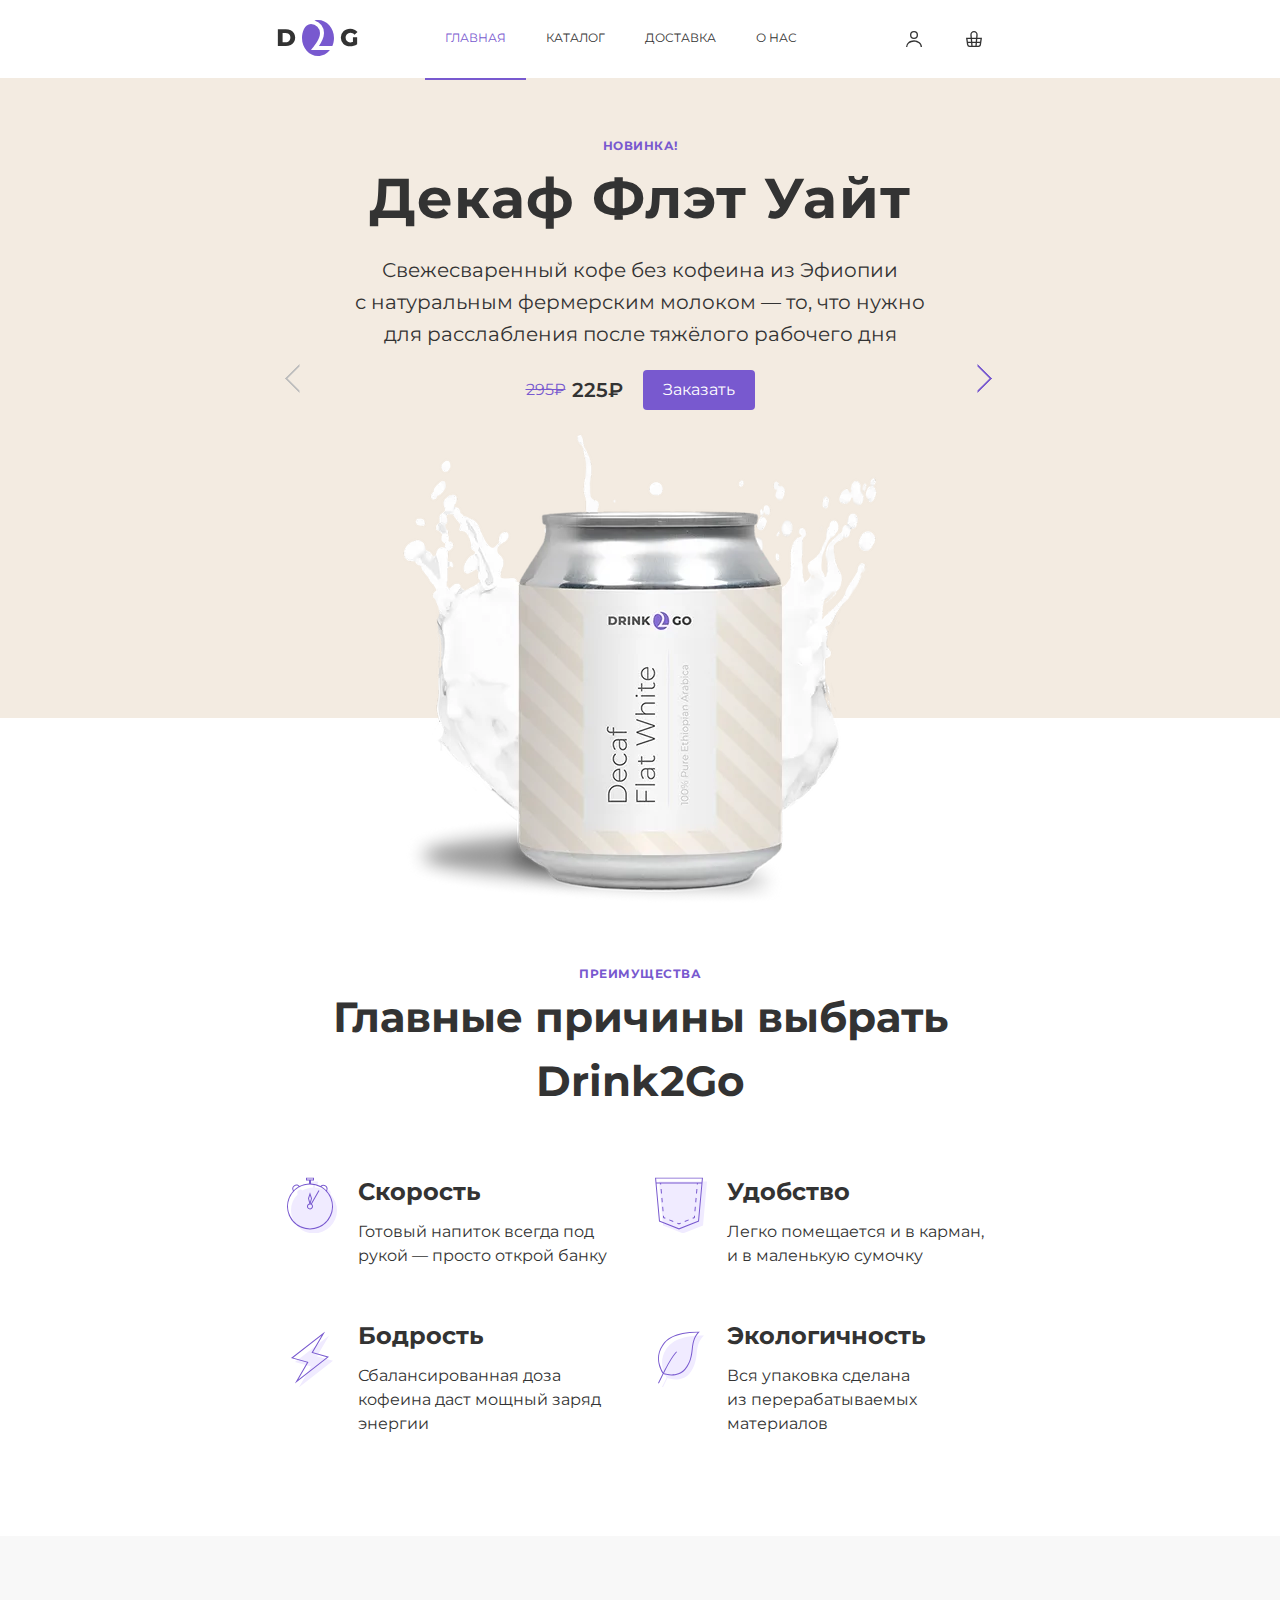
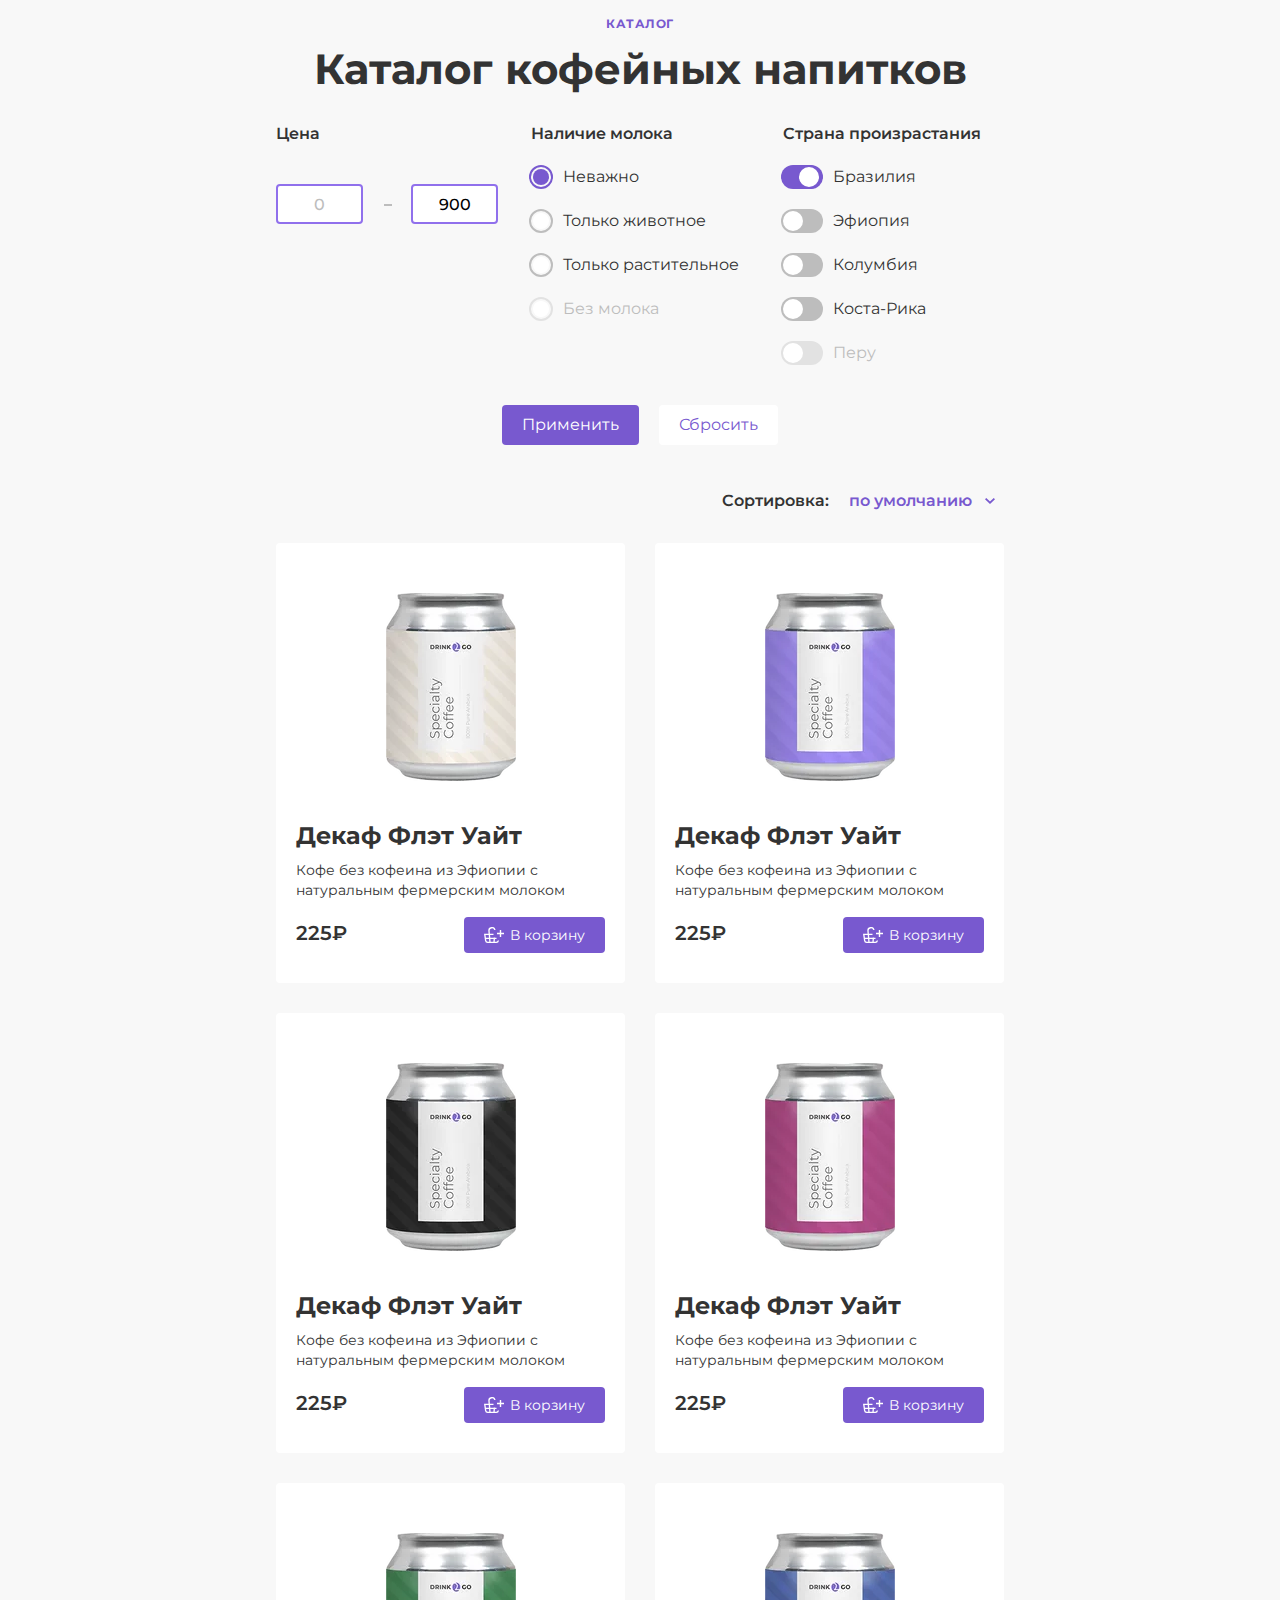
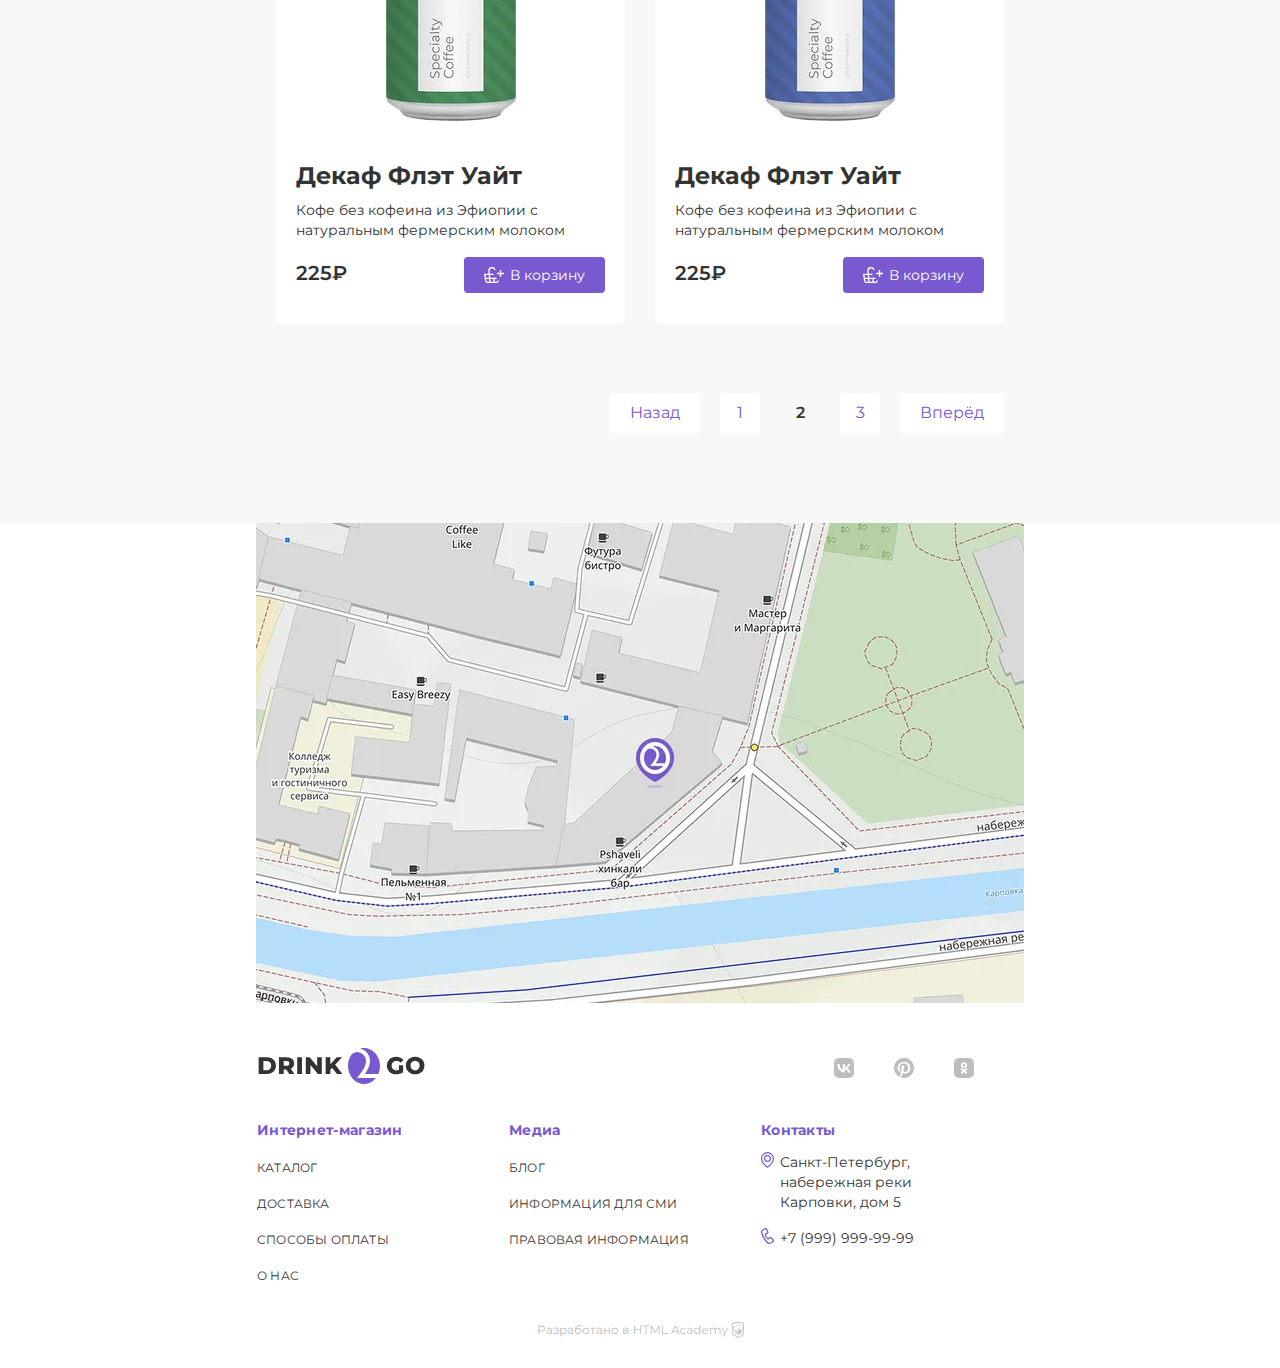
==== commit 7cc42698: "Deploying to gh-pages from @ KleoSky/drink2go-kleo@b5e65cba6add9d14fbdb93ff932b2d1ef2eb20e9 🚀" ====
--- a/index.html
+++ b/index.html
@@ -1 +1 @@
-<!DOCTYPE html><html class="page" lang="ru"><head><meta charset="UTF-8"><title>Drink2Go. Интернет-магазин по продаже кофейных напитков</title><meta name="viewport" content="width=device-width,initial-scale=1"><link rel="preload" href="#" type="font/woff2" as="font"><link rel="stylesheet" href="styles/styles.css"><link rel="icon" href="favicon.ico"><link rel="icon" sizes="32x32" href="favicons/32.png" type="image/png"><link rel="icon" href="favicons/icon.svg" type="image/svg+xml"><link rel="apple-touch-icon" href="favicons/apple.png"><link rel="manifest" href="manifest.webmanifest"><script src="scripts/index.js" defer="defer"></script></head><body class="body"><div class="body__wrapper"><header class="body__header header" data-test="header"><div class="header__wrapper"><a class="header__logo logo" href="index.html"><picture><source media="(min-width: 1440px)" width="170" height="36" type="image/svg+xml" srcset="images/logo-footer-tablet.svg"><source media="(min-width: 768px)" width="82" height="36" type="image/svg+xml" srcset="images/logo-footer-mobile.svg"><img src="./images/logo-mobile.svg" width="32" height="36" alt="Логотип сайта Drink2Go"></picture><span class="header__logo-text logo-text">Интернет-магазин<br>кофейных напитков</span></a><nav class="header__nav nav nav--closed"><ul class="nav__list"><li class="nav__item nav__item--current"><a class="nav__link nav__link--current" href="index.html">Главная</a></li><li class="nav__item"><a class="nav__link" href="#">Каталог</a></li><li class="nav__item"><a class="nav__link" href="#">Доставка</a></li><li class="nav__item"><a class="nav__link" href="#">О нас</a></li></ul></nav><div class="header__user-menu user-menu"><a class="user-menu__button user-menu__button--personal" href="#"><span class="visually-hidden">Перейти в личный кабинет</span> <span class="user-menu__description">Войти</span> </a><a class="user-menu__button user-menu__button--basket" href="#"><span class="visually-hidden">Перейти в корзину</span> <span class="user-menu__description">Корзина</span> </a><button class="user-menu__button button-burger button-burger--closed js-toggle-button" type="button"><span class="visually-hidden">Перейти в меню навигации</span></button></div></div></header><main class="body__main main"><h1 class="visually-hidden">Кофейные напитки Drink2Go - выбери свой!</h1><section class="main__slider slider" data-test="hero"><button class="slider__button slider__button--prev slider-button-prev" type="button"><span class="visually-hidden">Показать предыдущий товар</span></button><div class="main__sliders sliders"><div class="sliders__card card card--current" data-bg="flat" data-index="0"><a class="card__link" href="#"><picture><source media="(min-width: 1440px)" width="600" height="600" type="image/webp" srcset="images/slider-flat-desktop@1x.webp, images/slider-flat-desktop@2x.webp 2x"><source media="(min-width: 768px)" width="476" height="476" type="image/webp" srcset="images/slider-flat-tablet@1x.webp, images/slider-flat-tablet@2x.webp 2x"><source width="280" height="280" type="image/webp" srcset="images/slider-flat-mobile@1x.webp, images/slider-flat-mobile@2x.webp 2x"><source media="(min-width: 1440px)" width="600" height="600" type="image/png" srcset="images/slider-flat-desktop@1x.png, images/slider-flat-desktop@2x.png 2x"><source media="(min-width: 768px)" width="476" height="476" type="image/png" srcset="images/slider-flat-tablet@1x.png, images/slider-flat-tablet@2x.png 2x"><img src="images/slider-flat-mobile@1x.png" srcset="images/slider-flat-mobile@2x.png 2x" width="280" height="280" alt="Кофе Декаф Флэт Уайт"></picture></a><div class="card__content-wrapper"><span class="card__badge">Новинка!</span><h2 class="card__title">Декаф Флэт Уайт</h2><p class="card__description">Свежесваренный кофе без кофеина из Эфиопии с&nbsp;натуральным фермерским молоком — то, что нужно для&nbsp;расслабления после тяжёлого рабочего дня</p><div class="card__price"><del class="card__price-old">295₽</del> <ins class="card__price-new">225₽</ins> <button class="card__price-button button-accent" type="button">Заказать</button></div></div></div><div class="sliders__card card" data-bg="latte" data-index="1"><a class="card__link" href="#"><picture><source media="(min-width: 1440px)" width="600" height="600" type="image/webp" srcset="images/slider-latte-desktop@1x.webp, images/slider-latte-desktop@2x.webp 2x"><source media="(min-width: 768px)" width="476" height="476" type="image/webp" srcset="images/slider-latte-tablet@1x.webp, images/slider-latte-tablet@2x.webp 2x"><source width="280" height="280" type="image/webp" srcset="images/slider-latte-mobile@1x.webp, images/slider-latte-mobile@2x.webp 2x"><source media="(min-width: 1440px)" width="600" height="600" type="image/png" srcset="images/slider-latte-desktop@1x.png, images/slider-latte-desktop@2x.png 2x"><source media="(min-width: 768px)" width="476" height="476" type="image/png" srcset="images/slider-latte-tablet@1x.png, images/slider-latte-tablet@2x.png 2x"><img src="images/slider-latte-mobile@1x.png" srcset="images/slider-latte-mobile@2x.png 2x" width="280" height="280" alt="Кофе Декаф Флэт Уайт"></picture></a><div class="card__content-wrapper"><span class="card__badge">Новинка!</span><h2 class="card__title">Лавандовый Латте</h2><p class="card__description">Невероятное сочетание перуанской высокогорной арабики с молоком ламы и лавандовым сиропом унесёт вас прямо на вершину Радужных гор</p><div class="card__price"><del class="card__price-old">285₽</del> <ins class="card__price-new">265₽</ins> <button class="card__price-button button-accent" type="button">Заказать</button></div></div></div><div class="sliders__card card" data-bg="espresso" data-index="2"><a class="card__link" href="#"><picture><source media="(min-width: 1440px)" width="600" height="600" type="image/webp" srcset="images/slider-espresso-desktop@1x.webp, images/slider-espresso-desktop@2x.webp 2x"><source media="(min-width: 768px)" width="476" height="476" type="image/webp" srcset="images/slider-espresso-tablet@1x.webp, images/slider-espresso-tablet@2x.webp 2x"><source width="280" height="280" type="image/webp" srcset="images/slider-espresso-mobile@1x.webp, images/slider-espresso-mobile@2x.webp 2x"><source media="(min-width: 1440px)" width="600" height="600" type="image/png" srcset="images/slider-espresso-desktop@1x.png, images/slider-espresso-desktop@2x.png 2x"><source media="(min-width: 768px)" width="476" height="476" type="image/png" srcset="images/slider-espresso-tablet@1x.png, images/slider-espresso-tablet@2x.png 2x"><img src="images/slider-espresso-mobile@1x.png" srcset="images/slider-espresso-mobile@2x.png 2x" width="280" height="280" alt="Кофе Декаф Флэт Уайт"></picture></a><div class="card__content-wrapper"><span class="card__badge">Новинка!</span><h2 class="card__title">Тройной Эспрессо</h2><p class="card__description">Невероятное сочетание перуанской высокогорной арабики с молоком ламы и лавандовым сиропом унесёт вас прямо на вершину Радужных гор</p><div class="card__price"><del class="card__price-old">395₽</del> <ins class="card__price-new">375₽</ins> <button class="card__price-button button-accent" type="button">Заказать</button></div></div></div></div><button class="slider__button slider__button--next slider-button-next" type="button"><span class="visually-hidden">Показать следующий товар</span></button><div class="slider__buttons-step slider-pagination"><button class="slider__button-step" type="button" data-index="0"><span class="visually-hidden">Показать первый товар</span></button> <button class="slider__button-step" type="button" data-index="1"><span class="visually-hidden">Показать следующий товар</span></button> <button class="slider__button-step" type="button" data-index="2"><span class="visually-hidden">Показать последний товар</span></button></div></section><section class="main__advantages advantages" data-test="features"><div class="advantages__wrapper"><h2 class="advantages__title">Главные причины выбрать Drink2Go</h2><p class="advantages__badge">Преимущества</p><ul class="advantages__list"><li class="advantages__item advantages__item--speed advantage"><h3 class="advantage__title">Скорость</h3><p class="advantage__description">Готовый напиток всегда под рукой — просто открой банку</p></li><li class="advantages__item advantages__item--fit advantage"><h3 class="advantage__title">Удобство</h3><p class="advantage__description">Легко помещается и в карман,<br>и в маленькую сумочку</p></li><li class="advantages__item advantages__item--energy advantage"><h3 class="advantage__title">Бодрость</h3><p class="advantage__description">Сбалансированная доза кофеина даст мощный заряд энергии</p></li><li class="advantages__item advantages__item--eco advantage"><h3 class="advantage__title">Экологичность</h3><p class="advantage__description">Вся упаковка сделана<br>из перерабатываемых материалов</p></li></ul></div></section><section class="main__catalog catalog" data-test="catalog"><h2 class="catalog__title">Каталог кофейных напитков</h2><p class="catalog__badge">Каталог</p><div class="catalog__wrapper"><form class="catalog__form form" action="https://echo.htmlacademy.ru" method="get"><fieldset class="form__product-cost product-cost"><legend class="product-cost__title">Цена</legend><div class="product-cost__slider-wrapper"><div class="product-cost__slider slider-cost"><button class="slider-cost__toggle slider-cost__toggle--min" type="button"><span class="visually-hidden">Выбор минимальной стоимости</span></button> <button class="slider-cost__toggle slider-cost__toggle--max" type="button"><span class="visually-hidden">Выбор максимальной стоимости</span></button></div></div><div class="product-cost__input-wrapper"><label class="product-cost__cost product-cost__cost--from" for="cost-from"><input class="product-cost__input product-cost__input--from" type="text" name="from" id="cost-from" placeholder="0"></label> <label class="product-cost__cost product-cost__cost--to" for="cost-to"><input class="product-cost__input product-cost__input--to" type="text" name="to" id="cost-to" placeholder="900" value="900"></label></div></fieldset><fieldset class="form__choice form__choice--taste"><legend class="form__choice-title">Наличие молока</legend><label class="form__label"><input class="form__choice-input form__choice-input--radio" type="radio" name="milk" value="Не важно" checked="checked"> <span class="form__choice-label">Неважно</span></label> <label class="form__label"><input class="form__choice-input form__choice-input--radio" type="radio" name="milk" value="Только животное"> <span class="form__choice-label">Только животное</span></label> <label class="form__label"><input class="form__choice-input form__choice-input--radio" type="radio" name="milk" value="Только растительное"> <span class="form__choice-label">Только растительное</span></label> <label class="form__label"><input class="form__choice-input form__choice-input--radio" type="radio" name="milk" value="Без молока" disabled="disabled"> <span class="form__choice-label">Без молока</span></label></fieldset><fieldset class="form__choice form__choice--origin"><legend class="form__choice-title">Страна произрастания</legend><label class="form__label"><input class="form__choice-input form__choice-input--checkbox" type="checkbox" name="brasil" checked="checked"> <span class="form__choice-label">Бразилия</span></label> <label class="form__label"><input class="form__choice-input form__choice-input--checkbox" type="checkbox" name="ethiopia"> <span class="form__choice-label">Эфиопия</span></label> <label class="form__label"><input class="form__choice-input form__choice-input--checkbox" type="checkbox" name="colombia"> <span class="form__choice-label">Колумбия</span></label> <label class="form__label"><input class="form__choice-input form__choice-input--checkbox" type="checkbox" name="costa-rica"> <span class="form__choice-label">Коста-Рика</span></label> <label class="form__label"><input class="form__choice-input form__choice-input--checkbox" type="checkbox" name="peru" disabled="disabled"> <span class="form__choice-label">Перу</span></label></fieldset><div class="form__buttons"><button class="form__button form__button--apply button-accent" type="submit">Применить</button> <button class="form__button form__button--reset button-accent" type="reset">Сбросить</button></div></form><section class="catalog__select products"><h2 class="visually-hidden">Каталог кофейных напитков</h2><div class="products__wrapper"><div class="products__select-wrapper"><h3 class="products__select-title">Сортировка:</h3><div class="products__select-type"><button class="products__select-button products__select-button--default" type="button">По умолчанию</button><ul class="products__select-list products__select-list--opened"><li class="products__select-item">По умолчанию</li><li class="products__select-item">Сначала дешёвые</li><li class="products__select-item">Сначала дорогие</li></ul></div></div><ul class="products__list"><li class="products__item product"><a class="product__image-link" href="#" tabindex="-1"><picture><source width="130" height="188" type="image/webp" srcset="images/coffee-pot-1@1x.webp, images/coffee-pot-1@2x.webp 2x"><img src="images/coffee-pot-1@1x.png" srcset="images/coffee-pot-1@2x.png 2x" width="130" height="188" alt="Баночка с кофейным напитком"></picture></a><h3 class="product__title"><a class="product__link" href="#">Декаф Флэт Уайт</a></h3><p class="product__description">Кофе без кофеина из Эфиопии с натуральным фермерским молоком</p><div class="product__cost-wrapper"><p class="product__cost">225₽</p><button class="product__button button-accent" type="button">В корзину</button></div></li><li class="products__item product"><a class="product__image-link" href="#" tabindex="-1"><picture><source width="130" height="188" type="image/webp" srcset="images/coffee-pot-2@1x.webp, images/coffee-pot-2@2x.webp 2x"><img src="images/coffee-pot-2@1x.png" srcset="images/coffee-pot-2@2x.png 2x" width="130" height="188" alt="Баночка с кофейным напитком"></picture></a><h3 class="product__title"><a class="product__link" href="#">Декаф Флэт Уайт</a></h3><p class="product__description">Кофе без кофеина из Эфиопии с натуральным фермерским молоком</p><div class="product__cost-wrapper"><p class="product__cost">225₽</p><button class="product__button button-accent" type="button">В корзину</button></div></li><li class="products__item product"><a class="product__image-link" href="#" tabindex="-1"><picture><source width="130" height="188" type="image/webp" srcset="images/coffee-pot-3@1x.webp, images/coffee-pot-3@2x.webp 2x"><img src="images/coffee-pot-3@1x.png" srcset="images/coffee-pot-3@2x.png 2x" width="130" height="188" alt="Баночка с кофейным напитком"></picture></a><h3 class="product__title"><a class="product__link" href="#">Декаф Флэт Уайт</a></h3><p class="product__description">Кофе без кофеина из Эфиопии с натуральным фермерским молоком</p><div class="product__cost-wrapper"><p class="product__cost">225₽</p><button class="product__button button-accent" type="button">В корзину</button></div></li><li class="products__item product"><a class="product__image-link" href="#" tabindex="-1"><picture><source width="130" height="188" type="image/webp" srcset="images/coffee-pot-4@1x.webp, images/coffee-pot-4@2x.webp 2x"><img src="images/coffee-pot-4@1x.png" srcset="images/coffee-pot-4@2x.png 2x" width="130" height="188" alt="Баночка с кофейным напитком"></picture></a><h3 class="product__title"><a class="product__link" href="#">Декаф Флэт Уайт</a></h3><p class="product__description">Кофе без кофеина из Эфиопии с натуральным фермерским молоком</p><div class="product__cost-wrapper"><p class="product__cost">225₽</p><button class="product__button button-accent" type="button">В корзину</button></div></li><li class="products__item product"><a class="product__image-link" href="#" tabindex="-1"><picture><source width="130" height="188" type="image/webp" srcset="images/coffee-pot-5@1x.webp, images/coffee-pot-5@2x.webp 2x"><img src="images/coffee-pot-5@1x.png" srcset="images/coffee-pot-5@2x.png 2x" width="130" height="188" alt="Баночка с кофейным напитком"></picture></a><h3 class="product__title"><a class="product__link" href="#">Декаф Флэт Уайт</a></h3><p class="product__description">Кофе без кофеина из Эфиопии с натуральным фермерским молоком</p><div class="product__cost-wrapper"><p class="product__cost">225₽</p><button class="product__button button-accent" type="button">В корзину</button></div></li><li class="products__item product"><a class="product__image-link" href="#" tabindex="-1"><picture><source width="130" height="188" type="image/webp" srcset="images/coffee-pot-6@1x.webp, images/coffee-pot-6@2x.webp 2x"><img src="images/coffee-pot-6@1x.png" srcset="images/coffee-pot-6@2x.png 2x" width="130" height="188" alt="Баночка с кофейным напитком"></picture></a><h3 class="product__title"><a class="product__link" href="#">Декаф Флэт Уайт</a></h3><p class="product__description">Кофе без кофеина из Эфиопии с натуральным фермерским молоком</p><div class="product__cost-wrapper"><p class="product__cost">225₽</p><button class="product__button button-accent" type="button">В корзину</button></div></li></ul></div></section><section class="catalog__pagination pagination"><h2 class="visually-hidden">Переход на другие страницы каталога</h2><ul class="pagination__list"><li class="pagination__item"><a class="pagination__link pagination__link--prev button-accent" href="#"><span class="pagination__link-description">Назад</span></a></li><li class="pagination__item"><a class="pagination__link button-accent" href="#">1</a></li><li class="pagination__item pagination__item--current"><a class="pagination__link pagination__link--current" href="#">2</a></li><li class="pagination__item"><a class="pagination__link button-accent" href="#">3</a></li><li class="pagination__item"><a class="pagination__link pagination__link--next button-accent" href="#"><span class="pagination__link-description">Вперёд</span></a></li></ul></section></div></section><section class="main__map map" data-test="map"><h2 class="visually-hidden">Карта проезда к магазину</h2><div class="map__wrapper"><picture><source media="(min-width: 1440px)" width="1440" height="540" type="image/webp" srcset="images/map-desktop@1x.webp, images/map-desktop@2x.webp 2x"><source media="(min-width: 768px)" width="768" height="480" type="image/webp" srcset="images/map-tablet@1x.webp, images/map-tablet@2x.webp 2x"><source width="320" height="420" type="image/webp" srcset="images/map-mobile@1x.webp, images/map-mobile@2x.webp 2x"><source media="(min-width: 1440px)" width="1440" height="540" type="image/png" srcset="images/map-desktop@1x.png, images/map-desktop@2x.png 2x"><source media="(min-width: 768px)" width="768" height="480" type="image/png" srcset="images/map-tablet@1x.png, images/map-tablet@2x.png 2x"><img src="images/map-mobile@1x.png" srcset="images/map-mobile@2x.png 2x" width="320" height="420" alt="Местонахождение магазина на карте"></picture></div></section></main><footer class="main__footer footer" data-test="footer"><div class="footer__wrapper footer-nav"><div class="footer-nav__social"><a class="footer__logo logo" href="index.html"><picture><source media="(min-width: 768px)" width="170" height="36" type="image/svg+xml" srcset="images/logo-footer-tablet.svg"><img src="./images/logo-footer-mobile.svg" width="82" height="36" alt="Логотип сайта Drink2Go"></picture><span class="footer__logo-text logo-text">Интернет-магазин кофейных напитков</span></a><nav class="footer__nav social"><ul class="social__list"><li class="social__item"><a class="social__link social__link--vk" href="#"><span class="visually-hidden">VKontakte</span></a></li><li class="social__item"><a class="social__link social__link--pt" href="#"><span class="visually-hidden">Pinterest</span></a></li><li class="social__item"><a class="social__link social__link--ok" href="#"><span class="visually-hidden">Одноклассники</span></a></li></ul></nav></div><div class="footer-nav__links links"><h2 class="visually-hidden">Полезные ссылки</h2><ul class="links__list"><li class="links__item links__item--e-shop"><div class="links__item-wrapper"><h3 class="links__title">Интернет-магазин</h3><ul class="links__sublist"><li class="links__subitem"><a class="links__link" href="#">Каталог</a></li><li class="links__subitem"><a class="links__link" href="#">Доставка</a></li><li class="links__subitem"><a class="links__link" href="#">Способы оплаты</a></li><li class="links__subitem"><a class="links__link" href="#">О нас</a></li></ul></div></li><li class="links__item links__item--media"><div class="links__item-wrapper"><h3 class="links__title">Медиа</h3><ul class="links__sublist"><li class="links__subitem"><a class="links__link" href="#">Блог</a></li><li class="links__subitem"><a class="links__link" href="#">Информация для СМИ</a></li><li class="links__subitem"><a class="links__link" href="#">Правовая информация</a></li></ul></div></li><li class="links__item links__item--contacts contacts"><div class="links__item-wrapper"><h3 class="contacts__title links__title">Контакты</h3><ul class="contacts__list"><li class="contacts__item contacts__item--address"><address class="contacts__address">Санкт-Петербург, набережная реки Карповки, дом 5</address></li><li class="contacts__item contacts__item--phone"><a class="contacts__phone" href="tel:+7(999)999-99-99">+7 (999) 999-99-99</a></li></ul></div></li></ul></div><div class="footer-nav__developer"><a class="footer-nav__developer-link" href="https://htmlacademy.ru/intensive/adaptive"><span class="footer-nav__developer-title">Разработано в</span></a></div></div></footer></div></body></html>+<!DOCTYPE html><html class="page" lang="ru"><head><meta charset="UTF-8"><title>Drink2Go. Интернет-магазин по продаже кофейных напитков</title><meta name="viewport" content="width=device-width,initial-scale=1"><link rel="preload" href="#" type="font/woff2" as="font"><link rel="stylesheet" href="styles/styles.css"><link rel="icon" href="favicon.ico"><link rel="icon" sizes="32x32" href="favicons/32.png" type="image/png"><link rel="icon" href="favicons/icon.svg" type="image/svg+xml"><link rel="apple-touch-icon" href="favicons/apple.png"><link rel="manifest" href="manifest.webmanifest"></head><body class="body"><div class="body__wrapper"><header class="body__header header" data-test="header"><div class="header__wrapper"><a class="header__logo logo" href="index.html"><picture><source media="(min-width: 1440px)" width="170" height="36" type="image/svg+xml" srcset="images/logo-footer-tablet.svg"><source media="(min-width: 768px)" width="82" height="36" type="image/svg+xml" srcset="images/logo-footer-mobile.svg"><img src="./images/logo-mobile.svg" width="32" height="36" alt="Логотип сайта Drink2Go"></picture><span class="header__logo-text logo-text">Интернет-магазин<br>кофейных напитков</span></a><nav class="header__nav nav nav--closed"><ul class="nav__list"><li class="nav__item nav__item--current"><a class="nav__link nav__link--current" href="index.html">Главная</a></li><li class="nav__item"><a class="nav__link" href="#">Каталог</a></li><li class="nav__item"><a class="nav__link" href="#">Доставка</a></li><li class="nav__item"><a class="nav__link" href="#">О нас</a></li></ul></nav><div class="header__user-menu user-menu"><a class="user-menu__button user-menu__button--personal" href="#"><span class="visually-hidden">Перейти в личный кабинет</span> <span class="user-menu__description">Войти</span> </a><a class="user-menu__button user-menu__button--basket" href="#"><span class="visually-hidden">Перейти в корзину</span> <span class="user-menu__description">Корзина</span> </a><button class="user-menu__button button-burger button-burger--closed js-toggle-button" type="button"><span class="visually-hidden">Перейти в меню навигации</span></button></div></div></header><main class="body__main main"><h1 class="visually-hidden">Кофейные напитки Drink2Go - выбери свой!</h1><section class="main__slider slider" data-test="hero"><button class="slider__button slider__button--prev slider-button-prev" type="button"><span class="visually-hidden">Показать предыдущий товар</span></button><div class="main__sliders sliders"><div class="sliders__card card card--current" data-bg="flat" data-index="0"><a class="card__link" href="#"><picture><source media="(min-width: 1440px)" width="600" height="600" type="image/webp" srcset="images/slider-flat-desktop@1x.webp, images/slider-flat-desktop@2x.webp 2x"><source media="(min-width: 768px)" width="476" height="476" type="image/webp" srcset="images/slider-flat-tablet@1x.webp, images/slider-flat-tablet@2x.webp 2x"><source width="280" height="280" type="image/webp" srcset="images/slider-flat-mobile@1x.webp, images/slider-flat-mobile@2x.webp 2x"><source media="(min-width: 1440px)" width="600" height="600" type="image/png" srcset="images/slider-flat-desktop@1x.png, images/slider-flat-desktop@2x.png 2x"><source media="(min-width: 768px)" width="476" height="476" type="image/png" srcset="images/slider-flat-tablet@1x.png, images/slider-flat-tablet@2x.png 2x"><img src="images/slider-flat-mobile@1x.png" srcset="images/slider-flat-mobile@2x.png 2x" width="280" height="280" alt="Кофе Декаф Флэт Уайт"></picture></a><div class="card__content-wrapper"><span class="card__badge">Новинка!</span><h2 class="card__title">Декаф Флэт Уайт</h2><p class="card__description">Свежесваренный кофе без кофеина из Эфиопии с&nbsp;натуральным фермерским молоком — то, что нужно для&nbsp;расслабления после тяжёлого рабочего дня</p><div class="card__price"><del class="card__price-old">295₽</del> <ins class="card__price-new">225₽</ins> <button class="card__price-button button-accent" type="button">Заказать</button></div></div></div><div class="sliders__card card" data-bg="latte" data-index="1"><a class="card__link" href="#"><picture><source media="(min-width: 1440px)" width="600" height="600" type="image/webp" srcset="images/slider-latte-desktop@1x.webp, images/slider-latte-desktop@2x.webp 2x"><source media="(min-width: 768px)" width="476" height="476" type="image/webp" srcset="images/slider-latte-tablet@1x.webp, images/slider-latte-tablet@2x.webp 2x"><source width="280" height="280" type="image/webp" srcset="images/slider-latte-mobile@1x.webp, images/slider-latte-mobile@2x.webp 2x"><source media="(min-width: 1440px)" width="600" height="600" type="image/png" srcset="images/slider-latte-desktop@1x.png, images/slider-latte-desktop@2x.png 2x"><source media="(min-width: 768px)" width="476" height="476" type="image/png" srcset="images/slider-latte-tablet@1x.png, images/slider-latte-tablet@2x.png 2x"><img src="images/slider-latte-mobile@1x.png" srcset="images/slider-latte-mobile@2x.png 2x" width="280" height="280" alt="Кофе Декаф Флэт Уайт"></picture></a><div class="card__content-wrapper"><span class="card__badge">Новинка!</span><h2 class="card__title">Лавандовый Латте</h2><p class="card__description">Невероятное сочетание перуанской высокогорной арабики с молоком ламы и лавандовым сиропом унесёт вас прямо на вершину Радужных гор</p><div class="card__price"><del class="card__price-old">285₽</del> <ins class="card__price-new">265₽</ins> <button class="card__price-button button-accent" type="button">Заказать</button></div></div></div><div class="sliders__card card" data-bg="espresso" data-index="2"><a class="card__link" href="#"><picture><source media="(min-width: 1440px)" width="600" height="600" type="image/webp" srcset="images/slider-espresso-desktop@1x.webp, images/slider-espresso-desktop@2x.webp 2x"><source media="(min-width: 768px)" width="476" height="476" type="image/webp" srcset="images/slider-espresso-tablet@1x.webp, images/slider-espresso-tablet@2x.webp 2x"><source width="280" height="280" type="image/webp" srcset="images/slider-espresso-mobile@1x.webp, images/slider-espresso-mobile@2x.webp 2x"><source media="(min-width: 1440px)" width="600" height="600" type="image/png" srcset="images/slider-espresso-desktop@1x.png, images/slider-espresso-desktop@2x.png 2x"><source media="(min-width: 768px)" width="476" height="476" type="image/png" srcset="images/slider-espresso-tablet@1x.png, images/slider-espresso-tablet@2x.png 2x"><img src="images/slider-espresso-mobile@1x.png" srcset="images/slider-espresso-mobile@2x.png 2x" width="280" height="280" alt="Кофе Декаф Флэт Уайт"></picture></a><div class="card__content-wrapper"><span class="card__badge">Новинка!</span><h2 class="card__title">Тройной Эспрессо</h2><p class="card__description">Невероятное сочетание перуанской высокогорной арабики с молоком ламы и лавандовым сиропом унесёт вас прямо на вершину Радужных гор</p><div class="card__price"><del class="card__price-old">395₽</del> <ins class="card__price-new">375₽</ins> <button class="card__price-button button-accent" type="button">Заказать</button></div></div></div></div><button class="slider__button slider__button--next slider-button-next" type="button"><span class="visually-hidden">Показать следующий товар</span></button><div class="slider__buttons-step slider-pagination"><button class="slider__button-step" type="button" data-index="0"><span class="visually-hidden">Показать первый товар</span></button> <button class="slider__button-step" type="button" data-index="1"><span class="visually-hidden">Показать следующий товар</span></button> <button class="slider__button-step" type="button" data-index="2"><span class="visually-hidden">Показать последний товар</span></button></div></section><section class="main__advantages advantages" data-test="features"><div class="advantages__wrapper"><h2 class="advantages__title">Главные причины выбрать Drink2Go</h2><p class="advantages__badge">Преимущества</p><ul class="advantages__list"><li class="advantages__item advantages__item--speed advantage"><h3 class="advantage__title">Скорость</h3><p class="advantage__description">Готовый напиток всегда под рукой — просто открой банку</p></li><li class="advantages__item advantages__item--fit advantage"><h3 class="advantage__title">Удобство</h3><p class="advantage__description">Легко помещается и в карман,<br>и в маленькую сумочку</p></li><li class="advantages__item advantages__item--energy advantage"><h3 class="advantage__title">Бодрость</h3><p class="advantage__description">Сбалансированная доза кофеина даст мощный заряд энергии</p></li><li class="advantages__item advantages__item--eco advantage"><h3 class="advantage__title">Экологичность</h3><p class="advantage__description">Вся упаковка сделана<br>из перерабатываемых материалов</p></li></ul></div></section><section class="main__catalog catalog" data-test="catalog"><h2 class="catalog__title">Каталог кофейных напитков</h2><p class="catalog__badge">Каталог</p><div class="catalog__wrapper"><form class="catalog__form form" action="https://echo.htmlacademy.ru" method="get"><fieldset class="form__product-cost range"><legend class="range__title">Цена</legend><div class="range__slider"></div><div class="range__input-wrapper"><label class="range__cost range__cost--from" for="cost-from"><input class="range__input range__input--from" type="text" name="from" id="cost-from" placeholder="0"></label> <label class="range__cost range__cost--to" for="cost-to"><input class="range__input range__input--to" type="text" name="to" id="cost-to" placeholder="900" value="900"></label></div></fieldset><fieldset class="form__choice form__choice--taste"><legend class="form__choice-title">Наличие молока</legend><label class="form__label"><input class="form__choice-input form__choice-input--radio" type="radio" name="milk" value="Не важно" checked="checked"> <span class="form__choice-label">Неважно</span></label> <label class="form__label"><input class="form__choice-input form__choice-input--radio" type="radio" name="milk" value="Только животное"> <span class="form__choice-label">Только животное</span></label> <label class="form__label"><input class="form__choice-input form__choice-input--radio" type="radio" name="milk" value="Только растительное"> <span class="form__choice-label">Только растительное</span></label> <label class="form__label"><input class="form__choice-input form__choice-input--radio" type="radio" name="milk" value="Без молока" disabled="disabled"> <span class="form__choice-label">Без молока</span></label></fieldset><fieldset class="form__choice form__choice--origin"><legend class="form__choice-title">Страна произрастания</legend><label class="form__label"><input class="form__choice-input form__choice-input--checkbox" type="checkbox" name="brasil" checked="checked"> <span class="form__choice-label">Бразилия</span></label> <label class="form__label"><input class="form__choice-input form__choice-input--checkbox" type="checkbox" name="ethiopia"> <span class="form__choice-label">Эфиопия</span></label> <label class="form__label"><input class="form__choice-input form__choice-input--checkbox" type="checkbox" name="colombia"> <span class="form__choice-label">Колумбия</span></label> <label class="form__label"><input class="form__choice-input form__choice-input--checkbox" type="checkbox" name="costa-rica"> <span class="form__choice-label">Коста-Рика</span></label> <label class="form__label"><input class="form__choice-input form__choice-input--checkbox" type="checkbox" name="peru" disabled="disabled"> <span class="form__choice-label">Перу</span></label></fieldset><div class="form__buttons"><button class="form__button form__button--apply button-accent" type="submit">Применить</button> <button class="form__button form__button--reset button-accent" type="reset">Сбросить</button></div></form><section class="catalog__select products"><h2 class="visually-hidden">Каталог кофейных напитков</h2><div class="products__wrapper"><div class="products__select-wrapper"><h3 class="products__select-title">Сортировка:</h3><div class="products__select-type"><button class="products__select-button products__select-button--default" type="button">По умолчанию</button><ul class="products__select-list products__select-list--opened"><li class="products__select-item">По умолчанию</li><li class="products__select-item">Сначала дешёвые</li><li class="products__select-item">Сначала дорогие</li></ul></div></div><ul class="products__list"><li class="products__item product"><a class="product__image-link" href="#" tabindex="-1"><picture><source width="130" height="188" type="image/webp" srcset="images/coffee-pot-1@1x.webp, images/coffee-pot-1@2x.webp 2x"><img src="images/coffee-pot-1@1x.png" srcset="images/coffee-pot-1@2x.png 2x" width="130" height="188" alt="Баночка с кофейным напитком"></picture></a><h3 class="product__title"><a class="product__link" href="#">Декаф Флэт Уайт</a></h3><p class="product__description">Кофе без кофеина из Эфиопии с натуральным фермерским молоком</p><div class="product__cost-wrapper"><p class="product__cost">225₽</p><button class="product__button button-accent" type="button">В корзину</button></div></li><li class="products__item product"><a class="product__image-link" href="#" tabindex="-1"><picture><source width="130" height="188" type="image/webp" srcset="images/coffee-pot-2@1x.webp, images/coffee-pot-2@2x.webp 2x"><img src="images/coffee-pot-2@1x.png" srcset="images/coffee-pot-2@2x.png 2x" width="130" height="188" alt="Баночка с кофейным напитком"></picture></a><h3 class="product__title"><a class="product__link" href="#">Декаф Флэт Уайт</a></h3><p class="product__description">Кофе без кофеина из Эфиопии с натуральным фермерским молоком</p><div class="product__cost-wrapper"><p class="product__cost">225₽</p><button class="product__button button-accent" type="button">В корзину</button></div></li><li class="products__item product"><a class="product__image-link" href="#" tabindex="-1"><picture><source width="130" height="188" type="image/webp" srcset="images/coffee-pot-3@1x.webp, images/coffee-pot-3@2x.webp 2x"><img src="images/coffee-pot-3@1x.png" srcset="images/coffee-pot-3@2x.png 2x" width="130" height="188" alt="Баночка с кофейным напитком"></picture></a><h3 class="product__title"><a class="product__link" href="#">Декаф Флэт Уайт</a></h3><p class="product__description">Кофе без кофеина из Эфиопии с натуральным фермерским молоком</p><div class="product__cost-wrapper"><p class="product__cost">225₽</p><button class="product__button button-accent" type="button">В корзину</button></div></li><li class="products__item product"><a class="product__image-link" href="#" tabindex="-1"><picture><source width="130" height="188" type="image/webp" srcset="images/coffee-pot-4@1x.webp, images/coffee-pot-4@2x.webp 2x"><img src="images/coffee-pot-4@1x.png" srcset="images/coffee-pot-4@2x.png 2x" width="130" height="188" alt="Баночка с кофейным напитком"></picture></a><h3 class="product__title"><a class="product__link" href="#">Декаф Флэт Уайт</a></h3><p class="product__description">Кофе без кофеина из Эфиопии с натуральным фермерским молоком</p><div class="product__cost-wrapper"><p class="product__cost">225₽</p><button class="product__button button-accent" type="button">В корзину</button></div></li><li class="products__item product"><a class="product__image-link" href="#" tabindex="-1"><picture><source width="130" height="188" type="image/webp" srcset="images/coffee-pot-5@1x.webp, images/coffee-pot-5@2x.webp 2x"><img src="images/coffee-pot-5@1x.png" srcset="images/coffee-pot-5@2x.png 2x" width="130" height="188" alt="Баночка с кофейным напитком"></picture></a><h3 class="product__title"><a class="product__link" href="#">Декаф Флэт Уайт</a></h3><p class="product__description">Кофе без кофеина из Эфиопии с натуральным фермерским молоком</p><div class="product__cost-wrapper"><p class="product__cost">225₽</p><button class="product__button button-accent" type="button">В корзину</button></div></li><li class="products__item product"><a class="product__image-link" href="#" tabindex="-1"><picture><source width="130" height="188" type="image/webp" srcset="images/coffee-pot-6@1x.webp, images/coffee-pot-6@2x.webp 2x"><img src="images/coffee-pot-6@1x.png" srcset="images/coffee-pot-6@2x.png 2x" width="130" height="188" alt="Баночка с кофейным напитком"></picture></a><h3 class="product__title"><a class="product__link" href="#">Декаф Флэт Уайт</a></h3><p class="product__description">Кофе без кофеина из Эфиопии с натуральным фермерским молоком</p><div class="product__cost-wrapper"><p class="product__cost">225₽</p><button class="product__button button-accent" type="button">В корзину</button></div></li></ul></div></section><section class="catalog__pagination pagination"><h2 class="visually-hidden">Переход на другие страницы каталога</h2><ul class="pagination__list"><li class="pagination__item"><a class="pagination__link pagination__link--prev button-accent" href="#"><span class="pagination__link-description">Назад</span></a></li><li class="pagination__item"><a class="pagination__link button-accent" href="#">1</a></li><li class="pagination__item pagination__item--current"><a class="pagination__link pagination__link--current" href="#">2</a></li><li class="pagination__item"><a class="pagination__link button-accent" href="#">3</a></li><li class="pagination__item"><a class="pagination__link pagination__link--next button-accent" href="#"><span class="pagination__link-description">Вперёд</span></a></li></ul></section></div></section><section class="main__map map" data-test="map"><h2 class="visually-hidden">Карта проезда к магазину</h2><div class="map__wrapper"><picture><source media="(min-width: 1440px)" width="1440" height="540" type="image/webp" srcset="images/map-desktop@1x.webp, images/map-desktop@2x.webp 2x"><source media="(min-width: 768px)" width="768" height="480" type="image/webp" srcset="images/map-tablet@1x.webp, images/map-tablet@2x.webp 2x"><source width="320" height="420" type="image/webp" srcset="images/map-mobile@1x.webp, images/map-mobile@2x.webp 2x"><source media="(min-width: 1440px)" width="1440" height="540" type="image/png" srcset="images/map-desktop@1x.png, images/map-desktop@2x.png 2x"><source media="(min-width: 768px)" width="768" height="480" type="image/png" srcset="images/map-tablet@1x.png, images/map-tablet@2x.png 2x"><img src="images/map-mobile@1x.png" srcset="images/map-mobile@2x.png 2x" width="320" height="420" alt="Местонахождение магазина на карте"></picture></div></section></main><footer class="main__footer footer" data-test="footer"><div class="footer__wrapper footer-nav"><div class="footer-nav__social"><a class="footer__logo logo" href="index.html"><picture><source media="(min-width: 768px)" width="170" height="36" type="image/svg+xml" srcset="images/logo-footer-tablet.svg"><img src="./images/logo-footer-mobile.svg" width="82" height="36" alt="Логотип сайта Drink2Go"></picture><span class="footer__logo-text logo-text">Интернет-магазин кофейных напитков</span></a><nav class="footer__nav social"><ul class="social__list"><li class="social__item"><a class="social__link social__link--vk" href="#"><span class="visually-hidden">VKontakte</span></a></li><li class="social__item"><a class="social__link social__link--pt" href="#"><span class="visually-hidden">Pinterest</span></a></li><li class="social__item"><a class="social__link social__link--ok" href="#"><span class="visually-hidden">Одноклассники</span></a></li></ul></nav></div><div class="footer-nav__links links"><h2 class="visually-hidden">Полезные ссылки</h2><ul class="links__list"><li class="links__item links__item--e-shop"><div class="links__item-wrapper"><h3 class="links__title">Интернет-магазин</h3><ul class="links__sublist"><li class="links__subitem"><a class="links__link" href="#">Каталог</a></li><li class="links__subitem"><a class="links__link" href="#">Доставка</a></li><li class="links__subitem"><a class="links__link" href="#">Способы оплаты</a></li><li class="links__subitem"><a class="links__link" href="#">О нас</a></li></ul></div></li><li class="links__item links__item--media"><div class="links__item-wrapper"><h3 class="links__title">Медиа</h3><ul class="links__sublist"><li class="links__subitem"><a class="links__link" href="#">Блог</a></li><li class="links__subitem"><a class="links__link" href="#">Информация для СМИ</a></li><li class="links__subitem"><a class="links__link" href="#">Правовая информация</a></li></ul></div></li><li class="links__item links__item--contacts contacts"><div class="links__item-wrapper"><h3 class="contacts__title links__title">Контакты</h3><ul class="contacts__list"><li class="contacts__item contacts__item--address"><address class="contacts__address">Санкт-Петербург, набережная реки Карповки, дом 5</address></li><li class="contacts__item contacts__item--phone"><a class="contacts__phone" href="tel:+7(999)999-99-99">+7 (999) 999-99-99</a></li></ul></div></li></ul></div><div class="footer-nav__developer"><a class="footer-nav__developer-link" href="https://htmlacademy.ru/intensive/adaptive"><span class="footer-nav__developer-title">Разработано в</span></a></div></div></footer></div><script src="./vendor/noUiSlider/nouislider.js" defer="defer"></script><script src="./vendor/swiper/swiper-bundle.min.js" defer="defer"></script><script src="scripts/index.js" defer="defer"></script></body></html>--- a/styles/styles.css
+++ b/styles/styles.css
@@ -1 +1 @@
-:root{--font-base:"Montserrat","Verdana",sans-serif;--color-base:#333;--color-second:#fff;--color-tertiary:#bdbdbd;--color-active:#593cac;--bg-primary:#fff;--bg-secondary:#f3ebe1;--bg-tertiary:#eae6fc;--bg-quaternary:#e5e6e8;--bg-accent:#7859cf;--bg-condition:#f0ebff;--bg-active:#7859cf40;--bg-catalog:#f8f8f8}body{font-family:var(--font-base,inherit);background-color:var(--bg-primary,#fff);color:var(--color-base,#333);width:100%;margin:0;font-size:14px;font-weight:400;line-height:1.43}img{object-fit:contain}@font-face{font-family:Montserrat;src:url(../fonts/montserrat/Montserrat-Regular.woff2)format("woff2"),url(../fonts/montserrat/Montserrat-Regular.woff)format("woff");font-weight:400;font-style:normal;font-display:swap}@font-face{font-family:Montserrat;src:url(../fonts/montserrat/Montserrat-Medium.woff2)format("woff2"),url(../fonts/montserrat/Montserrat-Medium.woff)format("woff");font-weight:500;font-style:normal;font-display:swap}@font-face{font-family:Montserrat;src:url(../fonts/montserrat/Montserrat-SemiBold.woff2)format("woff2"),url(../fonts/montserrat/Montserrat-SemiBold.woff)format("woff");font-weight:600;font-style:normal;font-display:swap}@font-face{font-family:Montserrat;src:url(../fonts/montserrat/Montserrat-Bold.woff2)format("woff2"),url(../fonts/montserrat/Montserrat-Bold.woff)format("woff");font-weight:700;font-style:normal;font-display:swap}.advantage{padding-top:66px}.advantage__title{text-align:center;margin:0 0 4px;font-size:18px;font-weight:700;line-height:1.77}.advantage__description{text-align:center;margin:0 0 32px}@media (width>=768px){.advantage__title{font-size:24px;line-height:1.5}.advantage__description{font-size:16px;line-height:1.5}}@media (width>=768px) and (width<=1439px){.advantage{grid-template-rows:repeat(2,auto);grid-template-columns:52px auto;column-gap:20px;width:339px;height:min-content;padding:0;display:grid}.advantage__title{text-align:left;grid-area:1/2/2/3;margin-bottom:10px}.advantage__description{text-align:left;grid-area:2/2/3/3;margin:0}}@media (width>=1440px){.advantage{width:317px;height:min-content;padding-top:76px}.advantage__title{margin-bottom:10px}.advantage__description{margin:0}}.advantages{box-sizing:border-box;width:320px;margin:0 auto;padding:0 20px}.advantages__wrapper{grid-template-rows:50px auto auto min-content 60px;width:280px;margin:0 auto;display:grid}.advantages__badge{letter-spacing:.5px;text-align:center;text-transform:uppercase;color:var(--bg-accent,navy);grid-row:2/3;margin:0 0 4px;font-size:12px;font-weight:700;line-height:1.33}.advantages__title{text-align:center;grid-row:3/4;margin:0 0 36px;font-size:24px;font-weight:700;line-height:1.5}.advantages__list{grid-row:4/5;margin:0;padding:0;list-style:none}.advantages__item{position:relative}.advantages__item:before{content:"";background-repeat:no-repeat;background-size:52px 56px;width:52px;height:56px;display:block;position:absolute;top:0;left:50%;transform:translate(-50%)}.advantages__item--speed:before{background-image:url(../images/speed.svg)}.advantages__item--fit:before{background-image:url(../images/fit.svg)}.advantages__item--energy:before{background-image:url(../images/energy.svg)}.advantages__item--eco:before{background-image:url(../images/eco.svg)}@media (width>=768px){.advantages__title{margin-bottom:60px;font-size:42px;line-height:1.52}}@media (width>=768px) and (width<=1439px){.advantages{width:768px;padding:0 30px}.advantages__wrapper{grid-template-rows:60px auto auto min-content 100px;width:708px}.advantages__list{grid-template-columns:repeat(2,min-content);gap:50px 30px;display:grid}.advantages__item:before{grid-area:1/1/-1/2;top:40%;left:0;transform:translateY(-60%)}}@media (width>=1440px){.advantages{width:1440px;padding:0 40px}.advantages__wrapper{grid-template-rows:100px auto auto min-content 120px;width:1360px}.advantages__title{margin-bottom:80px}.advantages__list{flex-wrap:wrap;gap:30px;display:flex}}.body__wrapper{flex-direction:column;min-height:100vh;margin:0 auto;display:flex}@media (width>=768px){.body__wrapper{width:100%}}@media (width>=1440px){.body__wrapper{width:100%}}.body__main{flex-grow:1}.body__header{margin:0 auto}.button-accent{cursor:pointer}.button-accent:hover,.button-accent:focus{background-color:#9070ec}.button-accent:active{background-color:#593cac}.button-accent:disabled{background-color:var(--color-tertiary,navy)}.button-burger{padding:30px}@media (width>=768px){.button-burger{display:none}}.button-burger--closed{background-image:url(../icons/stack.svg#burger);background-size:16px 16px}.button-burger--opened{background-image:url(../icons/stack.svg#open-menu);background-size:16px 16px}.card{opacity:0;z-index:0;flex-direction:column;justify-content:center;align-items:center;width:280px;min-height:100%;display:flex;position:absolute;top:0;left:0}.card--current{z-index:1;opacity:1}.card__link{justify-content:center;align-items:center;margin-bottom:5px;display:flex}.card__badge{text-transform:uppercase;color:var(--bg-accent,navy);letter-spacing:.5px;justify-content:center;align-items:center;margin-bottom:4px;font-size:12px;font-weight:700;line-height:1.33;display:flex}.card__title{text-align:center;letter-spacing:.7px;margin:0 0 10px;font-size:36px;font-weight:700;line-height:1.33}.card__description{text-align:center;margin:0 0 20px}.card__price{justify-content:center;align-items:center;gap:6px;display:flex}.card__price-old{color:var(--bg-accent,navy);font-size:16px;line-height:2}.card__price-new{font-size:20px;font-weight:600;line-height:1.6;text-decoration:none}.card__price-button{color:var(--color-second,#fff);background-color:var(--bg-accent,navy);border:#0000;border-radius:4px;margin-left:14px;padding:8px 20px;font-family:inherit;font-size:16px;line-height:1.5}@media (width>=768px){.card{grid-template-rows:auto auto;width:608px;display:grid}.card__badge{text-align:center;margin-top:30px}.card__title{letter-spacing:1.1px;margin-bottom:16px;font-size:56px;line-height:1.43}.card__description{margin-bottom:20px;font-size:20px;line-height:1.6}.card__price{margin-bottom:20px}.card__link{grid-row:2/3;margin:0}.card__content-wrapper{grid-row:1/2}}@media (width>=1440px){.card{flex-direction:row;gap:30px;width:1280px;display:flex}.card__content-wrapper{flex-direction:column;margin-bottom:20px;display:flex}.card__link{grid-area:2/2/3/3;margin:0}.card__badge{align-self:flex-start}.card__title{text-align:left}.card__description{text-align:left;width:625px}.card__price{align-self:flex-start}}.catalog__form{margin-bottom:40px;position:relative}.catalog{background-color:var(--bg-catalog,#aaa7ab);grid-template-rows:min-content min-content auto;padding:50px 20px 44px;display:grid}.catalog__wrapper{width:280px;margin:0 auto}.catalog__badge{letter-spacing:.5px;text-transform:uppercase;text-align:center;color:var(--bg-accent,navy);grid-row:1/2;margin:0 0 6px;font-size:12px;font-weight:700;line-height:1.33}.catalog__title{text-align:center;grid-row:2/3;margin:0 0 20px;font-size:24px;line-height:1.5}@media (width>=768px) and (width<=1439px){.catalog__form{grid-template-rows:auto max-content 20px;grid-template-columns:223px 222px 223px;column-gap:30px;margin-bottom:0;display:grid}}@media (width>=768px){.catalog{grid-template-rows:80px auto auto auto;padding-top:0;padding-bottom:90px}.catalog__badge{grid-row:2/3}.catalog__title{grid-row:3/4;margin-bottom:21px;font-size:42px;line-height:1.52}.catalog__wrapper{grid-row:4/5;width:728px}.catalog__pagination{justify-self:flex-end}}@media (width>=1440px){.catalog{grid-template-rows:100px auto auto auto;padding-bottom:120px;padding-left:40px;padding-right:40px}.catalog__badge{margin-bottom:5px}.catalog__title{margin-bottom:36px}.catalog__wrapper{grid-row:4/5;grid-template-rows:repeat(4,auto);grid-template-columns:repeat(2,auto);column-gap:30px;width:1360px;display:grid}.catalog__form{grid-area:1/1/4/2;padding-top:1px}.catalog__select{grid-area:3/2/4/3}.catalog__pagination{grid-area:4/2/5/3}}.contacts__list{margin:0;padding:0;list-style:none}.contacts__item--address,.contacts__item--phone{position:relative}.contacts__address{margin-bottom:16px;padding-left:19px;font-style:normal}.contacts__phone{color:inherit;padding-left:19px;text-decoration:none}.contacts__phone:hover{color:#9070ec}.contacts__phone:active{color:#593cac}.contacts__address:before,.contacts__phone:before{content:"";background-repeat:no-repeat;width:13px;height:16px;display:block;position:absolute;top:0;left:0}.contacts__address:before{background-image:url(../icons/stack.svg#address-icon)}.contacts__phone:before{background-image:url(../icons/stack.svg#phone-icon)}@media (width>=768px){.contacts__title{margin-bottom:20px}}.footer-nav__social{flex-wrap:wrap;width:280px;margin:0 auto;padding:20px;display:flex}.footer-nav__developer{width:280px;margin:0 auto;padding:20px 0 30px}.footer-nav__developer-link{color:var(--color-tertiary,#605f61);justify-content:center;gap:3px;font-size:12px;line-height:1.33;text-decoration:none;display:flex}.footer-nav__developer-link:after{content:"";background-color:var(--color-tertiary,navy);width:112px;height:16px;display:block;-webkit-mask-image:url(../icons/stack.svg#developer-logo-default);mask-image:url(../icons/stack.svg#developer-logo-default)}.footer-nav__developer-link:hover.footer-nav__developer-link:after{background-color:var(--bg-accent,navy)}.footer-nav__developer-link:active.footer-nav__developer-link:after{background-color:#593cac}.footer-nav__developer-link .footer-nav__developer-logo{color:#bdbdbd}.footer-nav__developer-link:hover .footer-nav__developer-logo,.footer-nav__developer-link:focus .footer-nav__developer-logo{color:var(--bg-accent,navy)}.footer-nav__developer-link:active .footer-nav__developer-logo{color:var(--color-active,navy)}.footer-nav__developer-image{fill:var(--color-tertiary,#605f61)}.footer-nav__developer-image:hover{fill:var(--bg-accent,navy)}@media (width>=768px){.footer-nav__social{width:728px;margin:0;padding:40px 0 30px}.footer__logo{margin-bottom:4px}}@media (width>=1440px){.footer-nav__social{flex-direction:column;grid-area:2/1/3/2;width:318px;padding:0}.footer-nav__links{grid-area:2/2/3/3}.footer-nav__developer{grid-area:3/1/4/-1}}.footer{box-sizing:border-box;width:100%}.footer__wrapper{width:320px;margin:0 auto}.footer__logo{justify-content:left;margin-right:auto;line-height:0}@media (width>=768px){.footer__wrapper{width:768px;margin:0 auto;padding:0 20px}}@media (width>=1440px){.footer{width:1440px;margin:0 auto;padding:0 40px}.footer__wrapper{grid-template-rows:40px min-content 76px;grid-template-columns:318px auto;column-gap:30px;width:1360px;padding:0;display:grid}.footer__logo{font-size:inherit;color:var(--color-base,navy);flex-direction:column;align-items:flex-start;gap:10px;margin:0 0 50px;line-height:0;text-decoration:none;display:flex}.footer__logo-text{font-size:14px;line-height:1.43}}.form__product-cost,.form__choice{border:none;margin:0;padding:0}.form__choice{flex-direction:column;row-gap:20px;margin-bottom:31px;display:flex}.form__choice-title,.form__choice-label{font-size:16px;line-height:1.5}.form__choice-title{margin-bottom:19px;font-weight:600}.form__label{justify-content:flex-start;align-items:center;gap:10px;display:flex}.form__choice-input{cursor:pointer}.form__choice-input--radio{-webkit-appearance:none;appearance:none;border:2px solid var(--color-tertiary,navy);border-radius:50%;min-width:24px;height:24px;margin:0}.form__choice-input--radio:disabled,.form__choice-input--radio:disabled:hover,.form__choice-input--radio:disabled:focus{border:2px solid #e2e2e2}.form__choice-input--radio:checked,.form__choice-input--radio:hover,.form__choice-input--radio:focus{border:2px solid var(--bg-accent,navy)}.form__choice-input--radio:hover.form__choice-input--radio:before,.form__choice-input--radio:focus.form__choice-input--radio:before{background-color:#7859cf40}.form__choice-input--radio:disabled:hover.form__choice-input--radio:before,.form__choice-input--radio:disabled:focus.form__choice-input--radio:before{background-color:var(--bg-primary,#fff)}.form__choice-input--radio:disabled~.form__choice-label{color:var(--color-tertiary,navy)}.form__choice-input--radio:checked.form__choice-input--radio:before,.form__choice-input--radio:before{content:"";background-color:var(--bg-accent,navy);border:#0000;border-radius:50%;width:16px;height:16px;display:block;position:relative;top:2px;left:50%;transform:translate(-50%)}.form__choice-input--radio.form__choice-input--radio:before{background-color:var(--color-second,navy)}.form__choice-input--radio:disabled:checked.form__choice-input--radio:before{background-color:var(--color-tertiary,navy)}.form__choice-input--checkbox{-webkit-appearance:none;appearance:none;background-color:var(--color-tertiary,navy);border:2px solid #0000;border-radius:12px;min-width:42px;height:24px;margin:0;display:block}.form__choice-input--checkbox:hover,.form__choice-input--checkbox:focus{border-color:var(--bg-accent,navy);background-color:#7859cf40}.form__choice-input--checkbox:before{content:"";background-color:var(--bg-primary,#fff);border-radius:50%;width:20px;height:20px;display:block;position:relative;top:0;left:0}.form__choice-input--checkbox:checked.form__choice-input--checkbox:before{border:2px solid var(--bg-accent,navy);top:-2px;left:100%;transform:translate(-100%)}.form__choice-input--checkbox:checked{background-color:var(--bg-accent,navy);border:2px solid #0000}.form__choice-input--checkbox:disabled{background-color:#e2e2e2}.form__choice-input--checkbox:disabled:hover,.form__choice-input--checkbox:disabled:focus{border-color:#e2e2e2}.form__choice-input--checkbox:disabled:checked.form__choice-input--checkbox:before{background-color:var(--color-tertiary,navy)}.form__choice-input--radio:disabled,.form__choice-input--checkbox:disabled{pointer-events:none;cursor:default}.form__choice-input--checkbox:disabled.form__choice-input--checkbox:before{border-color:#e2e2e2}.form__choice-input--checkbox:disabled~.form__choice-label{color:var(--color-tertiary,navy)}.form__buttons{flex-direction:column;gap:20px;display:flex}.form__button{border:#0000;border-radius:4px;min-height:40px;padding:8px;font-family:inherit;font-size:16px;line-height:1.5}.form__button--apply{background-color:var(--bg-accent,navy);color:var(--color-second,#fff)}.form__button--reset{color:var(--bg-accent,navy);background-color:var(--color-second,#fff)}.form__button--reset:hover,.form__button--reset:focus,.form__button--reset:active,.form__button--reset:disabled{color:var(--bg-second,#fff)}@media (width>=768px) and (width<=1439px){.form__product-cost{grid-area:1/1/2/2}.form__choice--taste{grid-area:1/2/2/3}.form__choice--origin{grid-area:1/3/2/4}.form__buttons{flex-direction:row;grid-area:2/1/3/-1;justify-self:center}.form__button{border:#0000;padding:8px 20px}.form__choice{margin-bottom:40px}}@media (width>=1440px){.form__buttons{flex-direction:row}.form__button{width:149px;padding:8px 26px}.form__choice-title{margin-bottom:20px}}.header{box-sizing:border-box;width:100%;padding:0 0 0 20px}.header__wrapper{box-sizing:border-box;justify-content:space-between;display:flex}.header a{color:inherit;text-decoration:none}.header__logo{align-items:center;gap:20px;margin:0;padding:12px 0;line-height:0;display:flex}.header__logo-text{margin-right:7px;font-size:12px;line-height:1.33}@media (width>=768px) and (width<=1439px){.header__logo-wrapper{margin-right:7px}}@media (width>=768px){.header{width:768px;padding:8px 20px}.header__wrapper{gap:60px;width:728px}}@media (width>=1440px){.header{box-sizing:border-box;width:1440px;padding:10px 40px}.header__wrapper{justify-content:space-between;width:1360px}}.links{width:100%}.links__list,.links__sublist{flex-wrap:wrap;margin:0;padding:0;list-style:none}.links__list{flex-direction:column;justify-content:center;width:100%;display:flex}.links__item{border-top:1px solid var(--bg-condition,#c6b8cf);box-sizing:border-box;width:100%;padding:20px}.links__item-wrapper{width:280px;margin:0 auto}.links__title{letter-spacing:.3px;color:var(--bg-accent,navy);font-size:inherit;line-height:inherit;margin:0 0 12px}.links__sublist{flex-direction:column;gap:4px;display:flex}.links__subitem{padding:8px 0;line-height:0}.links__link{letter-spacing:.2px;text-transform:uppercase;color:inherit;padding:8px 0;font-size:12px;line-height:1.33;text-decoration:none}.links__link:hover,.links__link:focus{color:#9070ec}.links__link:active{color:#593cac}@media (width>=768px){.links{width:728px}.links__list{flex-direction:row;gap:30px;width:728px}.links__item{border:#0000;width:222px;padding:0}.links__item-wrapper{width:223px;margin-bottom:10px}}@media (width>=1440px){.links,.links__list{width:100%}.links__sublist{margin:0}.links__item,.links__item-wrapper{width:317px}}@media (width<=1439px){.logo-text{display:none}}.logo{justify-content:center;align-items:center;line-height:1;display:flex}.main{width:100%}.main__wrapper{width:100%;margin:0 auto}@media (width>=768px){.main__wrapper{width:768px}}@media (width>=1440px){.main__wrapper{width:1440px}}.map,.map__wrapper{width:320px;margin:0 auto}@media (width>=768px){.map,.map__wrapper{width:768px}}@media (width>=1440px){.map,.map__wrapper{width:1440px}}.nav--opened .nav__list{display:block}.nav__list{flex-wrap:wrap;margin:0;padding:0;list-style:none;display:flex}@media (width<=767px){.nav__list{display:none}}@media (width>=1440px){.nav__list{gap:20px}}@media (width<=767px){.nav__list{background-color:var(--bg-primary,navy);z-index:2;flex-direction:column;position:absolute;top:60px;right:0}.nav__item{width:100vw}.nav__link{border-top:1px solid var(--bg-condition,navy);text-align:center}}.nav__link{text-transform:uppercase;box-sizing:border-box;padding:22px 20px;font-size:12px;line-height:1.33;display:block}.nav__link:hover,.nav__link:focus{color:var(--bg-accent,navy)}.nav__link:active{background-color:var(--bg-condition,navy)}.nav__item--current{box-sizing:border-box}@media (width>=768px){.nav__list .nav__link--current{color:var(--bg-accent,navy)}.nav__item--current:after{content:"";background-color:var(--bg-accent,navy);width:100%;height:2px;display:block;position:relative;top:10px}}@media (width>=1440px){.nav__item--current:after{top:13px}}.pagination__list{flex-wrap:wrap;gap:20px;margin:0;padding:0;list-style:none;display:flex}.pagination__link{color:var(--bg-accent,navy);box-sizing:border-box;justify-content:center;align-items:center;min-height:40px;padding:8px;font-size:16px;line-height:1.5;text-decoration:none;display:flex}.pagination__link:not(.pagination__link--current):hover,.pagination__link:not(.pagination__link--current):focus,.pagination__link:not(.pagination__link--current):active,.pagination__link:not(.pagination__link--current):disabled{color:var(--bg-second,#fff)}.pagination__link--current{color:inherit;font-weight:600}.pagination__item{background-color:var(--bg--primary,#fff);border:none;border-radius:4px;min-width:40px;min-height:40px}.pagination__item--current{background-color:inherit;pointer-events:none;cursor:default}.pagination__link--prev:hover.pagination__link--prev:before,.pagination__link--prev:focus.pagination__link--prev:before,.pagination__link--prev:active.pagination__link--prev:before,.pagination__link--prev:disabled.pagination__link--prev:before,.pagination__link--next:hover.pagination__link--next:before,.pagination__link--next:focus.pagination__link--next:before,.pagination__link--next:active.pagination__link--next:before,.pagination__link--next:disabled.pagination__link--next:before{border-color:var(--color-second,#fff)}.pagination__link--prev:before{-webkit-clip-path:polygon(0 0,100% 100%,0 100%);clip-path:polygon(0 0,100% 100%,0 100%);left:2px}.pagination__link--next:before{-webkit-clip-path:polygon(100% 0,100% 100%,0 0);clip-path:polygon(100% 0,100% 100%,0 0);left:-2px}@media (width<=767px){.pagination__link-description{display:none}.pagination__link--prev:before,.pagination__link--next:before{content:"";border:2px solid var(--bg-accent,navy);width:6px;height:6px;display:block;position:relative;top:0;transform:rotate(45deg)}}@media (width>=768px){.pagination__link--prev,.pagination__link--next{padding:8px 20px}}.product-cost__title{margin-bottom:19px;font-size:16px;font-weight:600;line-height:1.5}.product-cost__slider-wrapper{box-sizing:border-box;grid-template-columns:1fr;width:100%;height:24px;margin-bottom:24px;display:grid;position:relative}.product-cost__slider{z-index:0;grid-area:1/1/2/-1;align-items:center;gap:212px;margin-left:1px;display:flex}.product-cost__input-wrapper{grid-template-columns:auto 44px auto;margin-bottom:30px;display:grid}.product-cost__input-wrapper:before{content:"";background-color:var(--color-tertiary,navy);width:8px;height:2px;display:block;position:absolute;top:111px;left:50%;transform:translate(-50%)}.product-cost__input{box-sizing:border-box;border:2px solid #9070ec;border-radius:4px;max-width:118px;height:40px;padding:8px 10px}.product-cost__input[type=text]::placeholder{color:var(--color-tertiary,navy)}.product-cost__input:hover,.product-cost__input:focus{border-color:#593cac}.product-cost__input:disabled{border-color:var(--color-tertiary,navy)}.product-cost__input--from,.product-cost__input--to{font-family:var(--font-base,"Verdana");text-align:center;font-size:16px;font-weight:500;line-height:1.5}.product-cost__cost{max-width:118px;display:block}.product-cost__cost--from{grid-column:1/2}.product-cost__cost--to{grid-column:3/4}@media (width>=768px) and (width<=1439px){.product-cost__input,.product-cost__cost{max-width:87px}}@media (width>=768px){.product-cost__title{margin-bottom:18px;padding:0}.product-cost__slider{width:222px}.product-cost__slider-wrapper{width:223px;margin-bottom:20px}.product-cost__input-wrapper{grid-template-columns:max-content 48px max-content}.product-cost__input-wrapper:before{top:107px;left:111px}}@media (width>=1440px){.product-cost__slider{width:274px}.product-cost__slider-wrapper:before{width:318px}.product-cost__title{margin-bottom:21px}.product-cost__input-wrapper{grid-template-columns:max-content 50px max-content}.product-cost__input-wrapper:before{top:109px;left:159px}.product-cost__input,.product-cost__cost{max-width:134px}.product-cost__slider-wrapper{margin-bottom:22px}}.product__image-link{flex-grow:1;width:max-content;margin-bottom:24px;display:block;position:relative;top:0;left:55px}.product__title{margin:0 0 6px}.product__link{color:inherit;font-size:18px;line-height:1.78px;text-decoration:none}.product__description{margin:0 0 17px}.product__cost-wrapper{display:flex}.product__cost{align-self:baseline;margin:0 auto 0 0;padding:0;font-size:20px;font-weight:600;line-height:1.6}.product-cost__slider:disabled{background-color:#bdbdbd}.product__button{background-color:var(--bg-accent,navy);color:var(--color-second,#fff);border:#0000;border-radius:4px;min-height:36px;padding:8px 20px 8px 46px;font-family:inherit;font-size:14px;line-height:1.43;position:relative}.product__button:before{content:"";background-image:url(../icons/stack.svg#basket-plus);background-repeat:no-repeat;background-size:20px 16px;width:20px;height:16px;display:block;position:absolute;top:50%;left:20px;transform:translateY(-50%)}@media (width>=768px){.product__image-link{margin-bottom:30px;left:50%;transform:translate(-50%)}.product__link{font-size:24px;line-height:1.5;display:block}}@media (width>=1440px){.product__image-link{margin-bottom:29px}.product__image-link:hover.products__item,.product__link:hover.products__item{box-shadow:0 5px 15px #00000026}}.products__select-title{margin:0 10px 0 0;font-size:16px;font-weight:600;line-height:1.5}.products__select-wrapper{justify-content:center;align-items:baseline;margin-bottom:16px;display:flex;position:relative}.products__select-button,.products__select-item{cursor:pointer;color:var(--bg-accent,navy);background-color:inherit;text-align:left;text-transform:lowercase;box-sizing:border-box;border:none;width:165px;height:32px;padding:4px;font-family:inherit;font-size:16px;font-weight:600;line-height:1.5}.products__select-button:hover,.products__select-button:focus,.products__select-item:hover,.products__select-item:focus{background-color:#f0ebff}.products__select-button{background-position:145px 10px;background-repeat:no-repeat;background-size:10px 10px;padding-left:10px;padding-right:28px}.products__select-button--default{background-image:url(../icons/stack.svg#select-icon)}.products__select-button--pressed{background-image:url(../icons/stack.svg#select-icon-opened)}.products__select-list,.products__select-list--default{z-index:1;margin:0;padding:0;list-style:none;display:none;position:absolute;top:32px;left:117px}.products__select-list--opened{display:block}.products__select-item{background-color:var(--bg-catalog,#fff)}.products__select-item:hover,.products__select-item:focus{background-color:#f0ebff}.products__list{flex-direction:column;gap:20px;margin:0 0 40px;padding:0;list-style:none;display:flex}.products__item{box-sizing:border-box;background-color:var(--bg-primary,navy);z-index:0;border-radius:4px;flex-direction:column;min-height:420px;padding:40px 20px 20px;display:flex;position:relative}.products__item:has(a):hover,.products__item:has(a):focus-within{box-shadow:0 5px 15px #00000026}@media (width>=768px){.products__wrapper{flex-direction:column;gap:26px;padding-top:20px;display:flex}.products__select-wrapper{align-self:flex-end;margin-bottom:0}.products__list{grid-template-columns:repeat(2,349px);gap:30px;margin-bottom:70px;display:grid}.products__item{min-height:440px;padding-top:50px;padding-bottom:30px}.products__select-title{margin-right:10px}}@media (width>=1440px){.products__wrapper{padding-top:0}.products__select-wrapper{margin-right:1px}.products__list{grid-template-columns:repeat(3,317px);margin-bottom:60px}.products__item{min-height:460px;padding-left:30px;padding-right:30px}}.slider-cost__toggle{cursor:pointer;box-sizing:border-box;background-color:#fff;border:2px solid #9070ec;border-radius:50%;width:24px;height:24px;position:relative}.slider-cost__toggle--max:before,.slider-cost__toggle--min:before{content:"";background-color:var(--bg-primary,#fff);border:#0000;border-radius:50%;width:16px;height:16px;display:block;position:relative;top:0;left:50%;transform:translate(-50%)}.slider-cost__toggle--min:before{top:1px}.slider-cost__toggle--min:after{content:"";z-index:-1;background-color:#9070ec;width:242px;height:4px;display:block;position:relative;top:-8px}.slider-cost__toggle--max:after{content:"";z-index:-2;background-color:#e2e2e2;width:280px;height:2px;display:block;position:absolute;top:10px;left:-238px}.slider-cost__toggle:disabled{border-color:#e2e2e2}.slider-cost__toggle:disabled.slider-cost__toggle--min:after{background-color:#e2e2e2}.slider-cost__toggle--max:hover.slider-cost__toggle--max:before,.slider-cost__toggle--min:hover.slider-cost__toggle--min:before{background-color:#7859cf40}.slider-cost__toggle:focus-visible .slider-cost__toggle--min:before{background-color:#7859cf40;border:2px solid #9070ec;outline:none}.slider-cost__toggle--max:active.slider-cost__toggle--max:before,.slider-cost__toggle--min:active.slider-cost__toggle--min:before{background-color:#593cac}@media (width>=768px) and (width<=1439px){.slider-cost__toggle{top:-7px}.slider-cost__toggle--max{position:relative;left:-60px}.slider-cost__toggle--min:after{width:192px}.slider-cost__toggle--max:after{width:223px;left:-179px}}@media (width>=1440px){.slider-cost__toggle--max{position:relative;top:0;left:35px}.slider-cost__toggle--min:after{width:274px}.slider-cost__toggle--max:after{width:318px;left:-274px}}.slider{box-sizing:border-box;justify-content:center;align-items:center;width:100%;min-height:656px;padding:0;display:grid}.slider--flat{background-color:var(--bg-secondary,#fff)}.slider--latte{background-color:var(--bg-tertiary,#fff)}.slider--espresso{background-color:var(--bg-quaternary,#fff)}.slider__button{cursor:pointer;background-color:inherit;border:#0000;width:20px;height:100%}.slider__button--prev{grid-area:1/1/-1/2}.slider__button--next{grid-area:1/3/-1/4}.slider__button--prev:before,.slider__button--next:before{content:"";border:2px solid var(--bg-accent,navy);width:17px;height:17px;display:block;position:relative;transform:rotate(45deg)}.slider__button--prev:before{-webkit-clip-path:polygon(0 0,100% 100%,0 100%);clip-path:polygon(0 0,100% 100%,0 100%);top:10px;left:0}.slider__button--next:before{-webkit-clip-path:polygon(100% 0,100% 100%,0 0);clip-path:polygon(100% 0,100% 100%,0 0);top:10px;left:-13px}.slider__button--prev:hover,.slider__button--prev:focus,.slider__button--prev:focus-visible{background-image:linear-gradient(90deg,#fff,#fff0)}.slider__button--next:hover,.slider__button--next:focus,.slider__button--next:focus-visible{background-image:linear-gradient(270deg,#fff,#fff0)}.slider__button--prev:active{background-image:linear-gradient(90deg,#7859cf40,#7859cf00)}.slider__button--next:active{background-image:linear-gradient(270deg,#7859cf40,#7859cf00)}.slider__button:disabled.slider__button:before{border:2px solid var(--color-tertiary,navy)}@media (width<=767px){.slider{grid-template-rows:20px auto 60px;grid-template-columns:20px auto 20px}}@media (width>=768px){.slider{grid-template-columns:80px auto 80px;min-height:828px;padding:0}.slider__button{width:80px}.slider__button--prev:before{top:-20px;left:40%}.slider__button--next:before{top:-20px;left:25%}}@media (width>=768px) and (width<=1439px){.slider{grid-template-rows:30px auto}.slider--flat{background-image:linear-gradient(#f3ebe1 77.3%,#fff 20%)}.slider--latte{background-image:linear-gradient(#eae6fc 77.3%,#fff 20%)}.slider--espresso{background-image:linear-gradient(#e5e6e8 77.3%,#fff 20%)}.slider__button{grid-row:1/3;align-self:flex-start;height:640px}}@media (width<=1439px){.slider__buttons-step{display:none}}@media (width>=1440px){.slider{grid-template-rows:30px auto 84px;min-height:714px}.slider__button{-webkit-mask-position:50%;mask-position:50%}.slider__button--prev{grid-area:1/1/-1/2}.slider__button--next{grid-area:1/3/-1/4}.slider__buttons-step{grid-area:3/2/4/3;place-self:baseline center;gap:8px;display:flex}.slider__button-step{cursor:pointer;background-color:var(--bg-primary,#fff);border:#0000;width:62px;height:4px;margin:10px 0}.slider__button-step:hover{background-color:#7859cf40}.slider__button-step:active,.slider__button-step--flat,.slider__button-step--latte,.slider__button-step--espresso{background-color:var(--bg-accent,navy)}.slider__button--prev:before,.slider__button--next:before{top:10px}}.sliders{grid-area:2/2/3/3;width:280px;min-height:100%;display:flex;position:relative;overflow:hidden}@media (width<=767px){.sliders{grid-area:2/2/3/3}}@media (width>=768px){.sliders{width:608px}}@media (width>=1440px){.sliders{grid-area:2/2/3/3;width:1280px}}.social__list{flex-wrap:wrap;gap:20px;margin:0;padding:0;list-style:none;display:flex}.social__link{box-sizing:border-box;width:40px;height:40px;padding:10px;display:block}.social__link:hover,.social__link:focus{background-color:var(--bg-condition,#c6b8cf)}.social__link:active{background-color:var(--bg-active,#c6b8cf)}.social__link:hover.social__link--vk:before,.social__link:focus.social__link--vk:before{background-image:url(../icons/stack.svg#vk-colored)}.social__link:hover.social__link--pt:before,.social__link:focus.social__link--pt:before{background-image:url(../icons/stack.svg#pinterest-colored)}.social__link:hover.social__link--ok:before,.social__link:focus.social__link--ok:before{background-image:url(../icons/stack.svg#ok-colored)}.social__link:before{content:"";background-position:50%;background-repeat:no-repeat;width:20px;height:20px;display:block}.social__link--vk:before{background-image:url(../icons/stack.svg#vk)}.social__link--pt:before{background-image:url(../icons/stack.svg#pinterest)}.social__link--ok:before{background-image:url(../icons/stack.svg#ok)}.user-menu{justify-content:center;align-items:center;display:flex}.user-menu__button{background-color:var(--bg-primary,#fff);cursor:pointer;box-sizing:border-box;background-position:50%;background-repeat:no-repeat;border:#0000;height:16px}.user-menu__button:hover,.user-menu__button:active,.user-menu__button:focus{background-color:var(--bg-condition,navy)}.user-menu__button--personal{background-image:url(../icons/stack.svg#user);background-size:16px 16px;padding:30px}.user-menu__button--basket{background-image:url(../icons/stack.svg#basket);background-size:16px 16px;padding:30px}.user-menu .user-menu__description{text-transform:uppercase;color:var(--color-base,#444);font-family:var(--font-base,"Verdana");font-size:12px;font-weight:500;line-height:1.33}@media (width<=1439px){.user-menu__description{display:none}}@media (width>=1440px){.user-menu__button--personal,.user-menu__button--basket{background-image:none;justify-content:center;align-items:center;column-gap:8px;padding:32px 20px;display:flex}.user-menu__button--personal:before,.user-menu__button--basket:before{content:"";width:16px;height:16px;position:relative}.user-menu__button--personal:before{background-image:url(../icons/stack.svg#user);background-size:16px 16px}.user-menu__button--basket:before{background-image:url(../icons/stack.svg#basket);background-size:16px 16px}}.visually-hidden{position:fixed;transform:scale(0)}+:root{--font-base:"Montserrat","Verdana",sans-serif;--color-base:#333;--color-second:#fff;--color-tertiary:#bdbdbd;--color-active:#593cac;--bg-primary:#fff;--bg-secondary:#f3ebe1;--bg-tertiary:#eae6fc;--bg-quaternary:#e5e6e8;--bg-accent:#7859cf;--bg-condition:#f0ebff;--bg-active:#7859cf40;--bg-catalog:#f8f8f8}body{font-family:var(--font-base,inherit);background-color:var(--bg-primary,#fff);color:var(--color-base,#333);width:100%;margin:0;font-size:14px;font-weight:400;line-height:1.43}img{object-fit:contain}@font-face{font-family:Montserrat;src:url(../fonts/montserrat/Montserrat-Regular.woff2)format("woff2"),url(../fonts/montserrat/Montserrat-Regular.woff)format("woff");font-weight:400;font-style:normal;font-display:swap}@font-face{font-family:Montserrat;src:url(../fonts/montserrat/Montserrat-Medium.woff2)format("woff2"),url(../fonts/montserrat/Montserrat-Medium.woff)format("woff");font-weight:500;font-style:normal;font-display:swap}@font-face{font-family:Montserrat;src:url(../fonts/montserrat/Montserrat-SemiBold.woff2)format("woff2"),url(../fonts/montserrat/Montserrat-SemiBold.woff)format("woff");font-weight:600;font-style:normal;font-display:swap}@font-face{font-family:Montserrat;src:url(../fonts/montserrat/Montserrat-Bold.woff2)format("woff2"),url(../fonts/montserrat/Montserrat-Bold.woff)format("woff");font-weight:700;font-style:normal;font-display:swap}.advantage{padding-top:66px}.advantage__title{text-align:center;margin:0 0 4px;font-size:18px;font-weight:700;line-height:1.77}.advantage__description{text-align:center;margin:0 0 32px}@media (width>=768px){.advantage__title{font-size:24px;line-height:1.5}.advantage__description{font-size:16px;line-height:1.5}}@media (width>=768px) and (width<=1439px){.advantage{grid-template-rows:repeat(2,auto);grid-template-columns:52px auto;column-gap:20px;width:339px;height:min-content;padding:0;display:grid}.advantage__title{text-align:left;grid-area:1/2/2/3;margin-bottom:10px}.advantage__description{text-align:left;grid-area:2/2/3/3;margin:0}}@media (width>=1440px){.advantage{width:317px;height:min-content;padding-top:76px}.advantage__title{margin-bottom:10px}.advantage__description{margin:0}}.advantages{box-sizing:border-box;width:320px;margin:0 auto;padding:0 20px}.advantages__wrapper{grid-template-rows:50px auto auto min-content 60px;width:280px;margin:0 auto;display:grid}.advantages__badge{letter-spacing:.5px;text-align:center;text-transform:uppercase;color:var(--bg-accent,navy);grid-row:2/3;margin:0 0 4px;font-size:12px;font-weight:700;line-height:1.33}.advantages__title{text-align:center;grid-row:3/4;margin:0 0 36px;font-size:24px;font-weight:700;line-height:1.5}.advantages__list{grid-row:4/5;margin:0;padding:0;list-style:none}.advantages__item{position:relative}.advantages__item:before{content:"";background-repeat:no-repeat;background-size:52px 56px;width:52px;height:56px;display:block;position:absolute;top:0;left:50%;transform:translate(-50%)}.advantages__item--speed:before{background-image:url(../images/speed.svg)}.advantages__item--fit:before{background-image:url(../images/fit.svg)}.advantages__item--energy:before{background-image:url(../images/energy.svg)}.advantages__item--eco:before{background-image:url(../images/eco.svg)}@media (width>=768px){.advantages__title{margin-bottom:60px;font-size:42px;line-height:1.52}}@media (width>=768px) and (width<=1439px){.advantages{width:768px;padding:0 30px}.advantages__wrapper{grid-template-rows:60px auto auto min-content 100px;width:708px}.advantages__list{grid-template-columns:repeat(2,min-content);gap:50px 30px;display:grid}.advantages__item:before{grid-area:1/1/-1/2;top:40%;left:0;transform:translateY(-60%)}}@media (width>=1440px){.advantages{width:1440px;padding:0 40px}.advantages__wrapper{grid-template-rows:100px auto auto min-content 120px;width:1360px}.advantages__title{margin-bottom:80px}.advantages__list{flex-wrap:wrap;gap:30px;display:flex}}.body__wrapper{flex-direction:column;min-height:100vh;margin:0 auto;display:flex}@media (width>=768px){.body__wrapper{width:100%}}@media (width>=1440px){.body__wrapper{width:100%}}.body__main{flex-grow:1}.body__header{margin:0 auto}.button-accent{cursor:pointer}.button-accent:hover,.button-accent:focus{background-color:#9070ec}.button-accent:active{background-color:#593cac}.button-accent:disabled{background-color:var(--color-tertiary,navy)}.button-burger{padding:30px}@media (width>=768px){.button-burger{display:none}}.button-burger--closed{background-image:url(../icons/stack.svg#burger);background-size:16px 16px}.button-burger--opened{background-image:url(../icons/stack.svg#open-menu);background-size:16px 16px}.card{opacity:0;z-index:0;flex-direction:column;justify-content:center;align-items:center;width:280px;min-height:100%;display:flex;position:absolute;top:0;left:0}.card--current{z-index:1;opacity:1}.card__link{justify-content:center;align-items:center;margin-bottom:5px;display:flex}.card__badge{text-transform:uppercase;color:var(--bg-accent,navy);letter-spacing:.5px;justify-content:center;align-items:center;margin-bottom:4px;font-size:12px;font-weight:700;line-height:1.33;display:flex}.card__title{text-align:center;letter-spacing:.7px;margin:0 0 10px;font-size:36px;font-weight:700;line-height:1.33}.card__description{text-align:center;margin:0 0 20px}.card__price{justify-content:center;align-items:center;gap:6px;display:flex}.card__price-old{color:var(--bg-accent,navy);font-size:16px;line-height:2}.card__price-new{font-size:20px;font-weight:600;line-height:1.6;text-decoration:none}.card__price-button{color:var(--color-second,#fff);background-color:var(--bg-accent,navy);border:#0000;border-radius:4px;margin-left:14px;padding:8px 20px;font-family:inherit;font-size:16px;line-height:1.5}@media (width>=768px){.card{grid-template-rows:auto auto;width:608px;display:grid}.card__badge{text-align:center;margin-top:30px}.card__title{letter-spacing:1.1px;margin-bottom:16px;font-size:56px;line-height:1.43}.card__description{margin-bottom:20px;font-size:20px;line-height:1.6}.card__price{margin-bottom:20px}.card__link{grid-row:2/3;margin:0}.card__content-wrapper{grid-row:1/2}}@media (width>=1440px){.card{flex-direction:row;gap:30px;width:1280px;display:flex}.card__content-wrapper{flex-direction:column;margin-bottom:20px;display:flex}.card__link{grid-area:2/2/3/3;margin:0}.card__badge{align-self:flex-start}.card__title{text-align:left}.card__description{text-align:left;width:625px}.card__price{align-self:flex-start}}.catalog__form{margin-bottom:40px;position:relative}.catalog{background-color:var(--bg-catalog,#aaa7ab);grid-template-rows:min-content min-content auto;padding:50px 20px 44px;display:grid}.catalog__wrapper{width:280px;margin:0 auto}.catalog__badge{letter-spacing:.5px;text-transform:uppercase;text-align:center;color:var(--bg-accent,navy);grid-row:1/2;margin:0 0 6px;font-size:12px;font-weight:700;line-height:1.33}.catalog__title{text-align:center;grid-row:2/3;margin:0 0 20px;font-size:24px;line-height:1.5}@media (width>=768px) and (width<=1439px){.catalog__form{grid-template-rows:auto max-content 20px;grid-template-columns:223px 222px 223px;column-gap:30px;margin-bottom:0;display:grid}}@media (width>=768px){.catalog{grid-template-rows:80px auto auto auto;padding-top:0;padding-bottom:90px}.catalog__badge{grid-row:2/3}.catalog__title{grid-row:3/4;margin-bottom:21px;font-size:42px;line-height:1.52}.catalog__wrapper{grid-row:4/5;width:728px}.catalog__pagination{justify-self:flex-end}}@media (width>=1440px){.catalog{grid-template-rows:100px auto auto auto;padding-bottom:120px;padding-left:40px;padding-right:40px}.catalog__badge{margin-bottom:5px}.catalog__title{margin-bottom:36px}.catalog__wrapper{grid-row:4/5;grid-template-rows:repeat(4,auto);grid-template-columns:repeat(2,auto);column-gap:30px;width:1360px;display:grid}.catalog__form{grid-area:1/1/4/2;padding-top:1px}.catalog__select{grid-area:3/2/4/3}.catalog__pagination{grid-area:4/2/5/3}}.contacts__list{margin:0;padding:0;list-style:none}.contacts__item--address,.contacts__item--phone{position:relative}.contacts__address{margin-bottom:16px;padding-left:19px;font-style:normal}.contacts__phone{color:inherit;padding-left:19px;text-decoration:none}.contacts__phone:hover{color:#9070ec}.contacts__phone:active{color:#593cac}.contacts__address:before,.contacts__phone:before{content:"";background-repeat:no-repeat;width:13px;height:16px;display:block;position:absolute;top:0;left:0}.contacts__address:before{background-image:url(../icons/stack.svg#address-icon)}.contacts__phone:before{background-image:url(../icons/stack.svg#phone-icon)}@media (width>=768px){.contacts__title{margin-bottom:20px}}.footer-nav__social{flex-wrap:wrap;width:280px;margin:0 auto;padding:20px;display:flex}.footer-nav__developer{width:280px;margin:0 auto;padding:20px 0 30px}.footer-nav__developer-link{color:var(--color-tertiary,#605f61);justify-content:center;gap:3px;font-size:12px;line-height:1.33;text-decoration:none;display:flex}.footer-nav__developer-link:after{content:"";background-color:var(--color-tertiary,navy);width:112px;height:16px;display:block;-webkit-mask-image:url(../icons/stack.svg#developer-logo-default);mask-image:url(../icons/stack.svg#developer-logo-default)}.footer-nav__developer-link:hover.footer-nav__developer-link:after{background-color:var(--bg-accent,navy)}.footer-nav__developer-link:active.footer-nav__developer-link:after{background-color:#593cac}.footer-nav__developer-link .footer-nav__developer-logo{color:#bdbdbd}.footer-nav__developer-link:hover .footer-nav__developer-logo,.footer-nav__developer-link:focus .footer-nav__developer-logo{color:var(--bg-accent,navy)}.footer-nav__developer-link:active .footer-nav__developer-logo{color:var(--color-active,navy)}.footer-nav__developer-image{fill:var(--color-tertiary,#605f61)}.footer-nav__developer-image:hover{fill:var(--bg-accent,navy)}@media (width>=768px){.footer-nav__social{width:728px;margin:0;padding:40px 0 30px}.footer__logo{margin-bottom:4px}}@media (width>=1440px){.footer-nav__social{flex-direction:column;grid-area:2/1/3/2;width:318px;padding:0}.footer-nav__links{grid-area:2/2/3/3}.footer-nav__developer{grid-area:3/1/4/-1}}.footer{box-sizing:border-box;width:100%}.footer__wrapper{width:320px;margin:0 auto}.footer__logo{justify-content:left;margin-right:auto;line-height:0}@media (width>=768px){.footer__wrapper{width:768px;margin:0 auto;padding:0 20px}}@media (width>=1440px){.footer{width:1440px;margin:0 auto;padding:0 40px}.footer__wrapper{grid-template-rows:40px min-content 76px;grid-template-columns:318px auto;column-gap:30px;width:1360px;padding:0;display:grid}.footer__logo{font-size:inherit;color:var(--color-base,navy);flex-direction:column;align-items:flex-start;gap:10px;margin:0 0 50px;line-height:0;text-decoration:none;display:flex}.footer__logo-text{font-size:14px;line-height:1.43}}.form__product-cost,.form__choice{border:none;margin:0;padding:0}.form__choice{flex-direction:column;row-gap:20px;margin-bottom:31px;display:flex}.form__choice-title,.form__choice-label{font-size:16px;line-height:1.5}.form__choice-title{margin-bottom:19px;font-weight:600}.form__label{justify-content:flex-start;align-items:center;gap:10px;display:flex}.form__choice-input{cursor:pointer}.form__choice-input--radio{-webkit-appearance:none;appearance:none;border:2px solid var(--color-tertiary,navy);border-radius:50%;min-width:24px;height:24px;margin:0}.form__choice-input--radio:disabled,.form__choice-input--radio:disabled:hover,.form__choice-input--radio:disabled:focus{border:2px solid #e2e2e2}.form__choice-input--radio:checked,.form__choice-input--radio:hover,.form__choice-input--radio:focus{border:2px solid var(--bg-accent,navy)}.form__choice-input--radio:hover.form__choice-input--radio:before,.form__choice-input--radio:focus.form__choice-input--radio:before{background-color:#7859cf40}.form__choice-input--radio:disabled:hover.form__choice-input--radio:before,.form__choice-input--radio:disabled:focus.form__choice-input--radio:before{background-color:var(--bg-primary,#fff)}.form__choice-input--radio:disabled~.form__choice-label{color:var(--color-tertiary,navy)}.form__choice-input--radio:checked.form__choice-input--radio:before,.form__choice-input--radio:before{content:"";background-color:var(--bg-accent,navy);border:#0000;border-radius:50%;width:16px;height:16px;display:block;position:relative;top:2px;left:50%;transform:translate(-50%)}.form__choice-input--radio.form__choice-input--radio:before{background-color:var(--color-second,navy)}.form__choice-input--radio:disabled:checked.form__choice-input--radio:before{background-color:var(--color-tertiary,navy)}.form__choice-input--checkbox{-webkit-appearance:none;appearance:none;background-color:var(--color-tertiary,navy);border:2px solid #0000;border-radius:12px;min-width:42px;height:24px;margin:0;display:block}.form__choice-input--checkbox:hover,.form__choice-input--checkbox:focus{border-color:var(--bg-accent,navy);background-color:#7859cf40}.form__choice-input--checkbox:before{content:"";background-color:var(--bg-primary,#fff);border-radius:50%;width:20px;height:20px;display:block;position:relative;top:0;left:0}.form__choice-input--checkbox:checked.form__choice-input--checkbox:before{border:2px solid var(--bg-accent,navy);top:-2px;left:100%;transform:translate(-100%)}.form__choice-input--checkbox:checked{background-color:var(--bg-accent,navy);border:2px solid #0000}.form__choice-input--checkbox:disabled{background-color:#e2e2e2}.form__choice-input--checkbox:disabled:hover,.form__choice-input--checkbox:disabled:focus{border-color:#e2e2e2}.form__choice-input--checkbox:disabled:checked.form__choice-input--checkbox:before{background-color:var(--color-tertiary,navy)}.form__choice-input--radio:disabled,.form__choice-input--checkbox:disabled{pointer-events:none;cursor:default}.form__choice-input--checkbox:disabled.form__choice-input--checkbox:before{border-color:#e2e2e2}.form__choice-input--checkbox:disabled~.form__choice-label{color:var(--color-tertiary,navy)}.form__buttons{flex-direction:column;gap:20px;display:flex}.form__button{border:#0000;border-radius:4px;min-height:40px;padding:8px;font-family:inherit;font-size:16px;line-height:1.5}.form__button--apply{background-color:var(--bg-accent,navy);color:var(--color-second,#fff)}.form__button--reset{color:var(--bg-accent,navy);background-color:var(--color-second,#fff)}.form__button--reset:hover,.form__button--reset:focus,.form__button--reset:active,.form__button--reset:disabled{color:var(--bg-second,#fff)}@media (width>=768px) and (width<=1439px){.form__product-cost{grid-area:1/1/2/2}.form__choice--taste{grid-area:1/2/2/3}.form__choice--origin{grid-area:1/3/2/4}.form__buttons{flex-direction:row;grid-area:2/1/3/-1;justify-self:center}.form__button{border:#0000;padding:8px 20px}.form__choice{margin-bottom:40px}}@media (width>=1440px){.form__buttons{flex-direction:row}.form__button{width:149px;padding:8px 26px}.form__choice-title{margin-bottom:20px}}.header{box-sizing:border-box;width:100%;padding:0 0 0 20px}.header__wrapper{box-sizing:border-box;justify-content:space-between;display:flex}.header a{color:inherit;text-decoration:none}.header__logo{align-items:center;gap:20px;margin:0;padding:12px 0;line-height:0;display:flex}.header__logo-text{margin-right:7px;font-size:12px;line-height:1.33}@media (width>=768px) and (width<=1439px){.header__logo-wrapper{margin-right:7px}}@media (width>=768px){.header{width:768px;padding:8px 20px}.header__wrapper{gap:60px;width:728px}}@media (width>=1440px){.header{box-sizing:border-box;width:1440px;padding:10px 40px}.header__wrapper{justify-content:space-between;width:1360px}}.links{width:100%}.links__list,.links__sublist{flex-wrap:wrap;margin:0;padding:0;list-style:none}.links__list{flex-direction:column;justify-content:center;width:100%;display:flex}.links__item{border-top:1px solid var(--bg-condition,#c6b8cf);box-sizing:border-box;width:100%;padding:20px}.links__item-wrapper{width:280px;margin:0 auto}.links__title{letter-spacing:.3px;color:var(--bg-accent,navy);font-size:inherit;line-height:inherit;margin:0 0 12px}.links__sublist{flex-direction:column;gap:4px;display:flex}.links__subitem{padding:8px 0;line-height:0}.links__link{letter-spacing:.2px;text-transform:uppercase;color:inherit;padding:8px 0;font-size:12px;line-height:1.33;text-decoration:none}.links__link:hover,.links__link:focus{color:#9070ec}.links__link:active{color:#593cac}@media (width>=768px){.links{width:728px}.links__list{flex-direction:row;gap:30px;width:728px}.links__item{border:#0000;width:222px;padding:0}.links__item-wrapper{width:223px;margin-bottom:10px}}@media (width>=1440px){.links,.links__list{width:100%}.links__sublist{margin:0}.links__item,.links__item-wrapper{width:317px}}@media (width<=1439px){.logo-text{display:none}}.logo{justify-content:center;align-items:center;line-height:1;display:flex}.main{width:100%}.main__wrapper{width:100%;margin:0 auto}@media (width>=768px){.main__wrapper{width:768px}}@media (width>=1440px){.main__wrapper{width:1440px}}.map,.map__wrapper{width:320px;margin:0 auto}@media (width>=768px){.map,.map__wrapper{width:768px}}@media (width>=1440px){.map,.map__wrapper{width:1440px}}.nav--opened .nav__list{display:block}.nav__list{flex-wrap:wrap;margin:0;padding:0;list-style:none;display:flex}@media (width<=767px){.nav__list{display:none}}@media (width>=1440px){.nav__list{gap:20px}}@media (width<=767px){.nav__list{background-color:var(--bg-primary,navy);z-index:2;flex-direction:column;position:absolute;top:60px;right:0}.nav__item{width:100vw}.nav__link{border-top:1px solid var(--bg-condition,navy);text-align:center}}.nav__link{text-transform:uppercase;box-sizing:border-box;padding:22px 20px;font-size:12px;line-height:1.33;display:block}.nav__link:hover,.nav__link:focus{color:var(--bg-accent,navy)}.nav__link:active{background-color:var(--bg-condition,navy)}.nav__item--current{box-sizing:border-box}@media (width>=768px){.nav__list .nav__link--current{color:var(--bg-accent,navy)}.nav__item--current:after{content:"";background-color:var(--bg-accent,navy);width:100%;height:2px;display:block;position:relative;top:10px}}@media (width>=1440px){.nav__item--current:after{top:13px}}.pagination__list{flex-wrap:wrap;gap:20px;margin:0;padding:0;list-style:none;display:flex}.pagination__link{color:var(--bg-accent,navy);box-sizing:border-box;justify-content:center;align-items:center;min-height:40px;padding:8px;font-size:16px;line-height:1.5;text-decoration:none;display:flex}.pagination__link:not(.pagination__link--current):hover,.pagination__link:not(.pagination__link--current):focus,.pagination__link:not(.pagination__link--current):active,.pagination__link:not(.pagination__link--current):disabled{color:var(--bg-second,#fff)}.pagination__link--current{color:inherit;font-weight:600}.pagination__item{background-color:var(--bg--primary,#fff);border:none;border-radius:4px;min-width:40px;min-height:40px}.pagination__item--current{background-color:inherit;pointer-events:none;cursor:default}.pagination__link--prev:hover.pagination__link--prev:before,.pagination__link--prev:focus.pagination__link--prev:before,.pagination__link--prev:active.pagination__link--prev:before,.pagination__link--prev:disabled.pagination__link--prev:before,.pagination__link--next:hover.pagination__link--next:before,.pagination__link--next:focus.pagination__link--next:before,.pagination__link--next:active.pagination__link--next:before,.pagination__link--next:disabled.pagination__link--next:before{border-color:var(--color-second,#fff)}.pagination__link--prev:before{-webkit-clip-path:polygon(0 0,100% 100%,0 100%);clip-path:polygon(0 0,100% 100%,0 100%);left:2px}.pagination__link--next:before{-webkit-clip-path:polygon(100% 0,100% 100%,0 0);clip-path:polygon(100% 0,100% 100%,0 0);left:-2px}@media (width<=767px){.pagination__link-description{display:none}.pagination__link--prev:before,.pagination__link--next:before{content:"";border:2px solid var(--bg-accent,navy);width:6px;height:6px;display:block;position:relative;top:0;transform:rotate(45deg)}}@media (width>=768px){.pagination__link--prev,.pagination__link--next{padding:8px 20px}}.range__title{margin-bottom:19px;font-size:16px;font-weight:600;line-height:1.5}.range__slider{margin:0 0 24px;padding-right:24px;overflow:hidden}@media (width>=768px){.range__slider{margin-bottom:20px}}@media (width>=1440px){.range__slider{margin-bottom:22px}}.range__slider[disabled] .range__connect{background-color:var(--bg-tertiary,navy)}.range__slider[disabled] .range__handle,.range__slider[disabled] .range__handle:is(:hover,:focus,:active){border-color:var(--bg-tertiary,navy)}.range__slider[disabled] .range__handle:is(:hover,:focus,:active):before{display:none}.range__base{height:24px;position:relative}.range__base:before{content:"";background-color:var(--bg-tertiary,navy);width:280px;position:absolute;top:11px;bottom:11px}.range__connect{transform-origin:0 0;background-color:#9070ec;width:100%;height:4px;position:absolute;top:10px;right:-1px}.range__origin{width:100%;position:absolute;top:0;left:100%}.range__handle{background-color:var(--bg-primary,navy);box-sizing:border-box;border:2px solid #9070ec;border-radius:50%;width:24px;height:24px;position:absolute;top:0;left:0}.range__handle:before{content:"";opacity:0;background-color:#7859cf40;border-radius:50%;width:16px;height:16px;transition:all .2s ease-in;position:absolute;top:2px;left:2px}.range__handle:is(:hover,:focus):before{opacity:1}.range__handle:focus{outline:none}.range__handle:active:before{background-color:#9070ec}.range__input-wrapper{grid-template-columns:auto 44px auto;margin-bottom:30px;display:grid;position:relative}.range__input-wrapper:before{content:"";background-color:var(--color-tertiary,navy);width:8px;height:2px;display:block;position:absolute;top:20px;left:50%;transform:translate(-50%)}.range__input{box-sizing:border-box;border:2px solid #9070ec;border-radius:4px;max-width:118px;height:40px;padding:8px 10px}.range__input[type=text]::placeholder{color:var(--color-tertiary,navy)}.range__input:hover,.range__input:focus{border-color:#593cac}.range__input:disabled{border-color:var(--color-tertiary,navy)}.range__input--from,.range__input--to{font-family:var(--font-base,"Verdana");text-align:center;font-size:16px;font-weight:500;line-height:1.5}.range__cost{max-width:118px;display:block}.range__cost--from{grid-column:1/2}.range__cost--to{grid-column:3/4}@media (width>=768px) and (width<=1439px){.range__input,.range__cost{max-width:87px}}@media (width>=768px){.range__title{margin-bottom:18px;padding:0}.range__input-wrapper{grid-template-columns:max-content 48px max-content}}@media (width>=1440px){.range__title{margin-bottom:21px}.range__input-wrapper{grid-template-columns:max-content 50px max-content}.range__input,.range__cost{max-width:134px}.range__base:before{width:316px;left:2px}}.product__image-link{flex-grow:1;width:max-content;margin-bottom:24px;display:block;position:relative;top:0;left:55px}.product__title{margin:0 0 6px}.product__link{color:inherit;font-size:18px;line-height:1.78px;text-decoration:none}.product__description{margin:0 0 17px}.product__cost-wrapper{display:flex}.product__cost{align-self:baseline;margin:0 auto 0 0;padding:0;font-size:20px;font-weight:600;line-height:1.6}.product-cost__slider:disabled{background-color:#bdbdbd}.product__button{background-color:var(--bg-accent,navy);color:var(--color-second,#fff);border:#0000;border-radius:4px;min-height:36px;padding:8px 20px 8px 46px;font-family:inherit;font-size:14px;line-height:1.43;position:relative}.product__button:before{content:"";background-image:url(../icons/stack.svg#basket-plus);background-repeat:no-repeat;background-size:20px 16px;width:20px;height:16px;display:block;position:absolute;top:50%;left:20px;transform:translateY(-50%)}@media (width>=768px){.product__image-link{margin-bottom:30px;left:50%;transform:translate(-50%)}.product__link{font-size:24px;line-height:1.5;display:block}}@media (width>=1440px){.product__image-link{margin-bottom:29px}.product__image-link:hover.products__item,.product__link:hover.products__item{box-shadow:0 5px 15px #00000026}}.products__select-title{margin:0 10px 0 0;font-size:16px;font-weight:600;line-height:1.5}.products__select-wrapper{justify-content:center;align-items:center;margin-bottom:16px;display:flex;position:relative}.products__select-button,.products__select-item{cursor:pointer;color:var(--bg-accent,navy);background-color:inherit;text-align:left;text-transform:lowercase;box-sizing:border-box;border:none;min-width:165px;min-height:32px;padding:4px;font-family:inherit;font-size:16px;font-weight:600;line-height:1.5}.products__select-button:hover,.products__select-button:focus,.products__select-item:hover,.products__select-item:focus{background-color:#f0ebff}.products__select-button{background-position:94% 10px;background-repeat:no-repeat;background-size:10px 10px;padding-left:10px;padding-right:28px}.products__select-button--default{background-image:url(../icons/stack.svg#select-icon)}.products__select-button--pressed{background-image:url(../icons/stack.svg#select-icon-opened)}.products__select-list,.products__select-list--default{z-index:1;margin:0;padding:0;list-style:none;display:none;position:absolute;top:32px;left:42%}.products__select-list--opened{display:block}.products__select-item{background-color:var(--bg-catalog,#fff)}.products__select-item:hover,.products__select-item:focus{background-color:#f0ebff}.products__list{flex-direction:column;gap:20px;margin:0 0 40px;padding:0;list-style:none;display:flex}.products__item{box-sizing:border-box;background-color:var(--bg-primary,navy);z-index:0;border-radius:4px;flex-direction:column;min-height:420px;padding:40px 20px 20px;display:flex;position:relative}.products__item:has(a):hover,.products__item:has(a):focus-within{box-shadow:0 5px 15px #00000026}@media (width>=768px){.products__wrapper{flex-direction:column;gap:26px;padding-top:20px;display:flex}.products__select-wrapper{align-self:flex-end;margin-bottom:0}.products__list{grid-template-columns:repeat(2,349px);gap:30px;margin-bottom:70px;display:grid}.products__item{min-height:440px;padding-top:50px;padding-bottom:30px}.products__select-title{margin-right:10px}}@media (width>=1440px){.products__wrapper{padding-top:0}.products__select-wrapper{margin-right:1px}.products__list{grid-template-columns:repeat(3,317px);margin-bottom:60px}.products__item{min-height:460px;padding-left:30px;padding-right:30px}}.slider-cost__toggle{cursor:pointer;box-sizing:border-box;background-color:#fff;border:2px solid #9070ec;border-radius:50%;width:24px;height:24px;position:relative}.slider-cost__toggle--max:before,.slider-cost__toggle--min:before{content:"";background-color:var(--bg-primary,#fff);border:#0000;border-radius:50%;width:16px;height:16px;display:block;position:relative;top:0;left:50%;transform:translate(-50%)}.slider-cost__toggle--min:before{top:1px}.slider-cost__toggle--min:after{content:"";z-index:-1;background-color:#9070ec;width:242px;height:4px;display:block;position:relative;top:-8px}.slider-cost__toggle--max:after{content:"";z-index:-2;background-color:#e2e2e2;width:280px;height:2px;display:block;position:absolute;top:10px;left:-238px}.slider-cost__toggle:disabled{border-color:#e2e2e2}.slider-cost__toggle:disabled.slider-cost__toggle--min:after{background-color:#e2e2e2}.slider-cost__toggle--max:hover.slider-cost__toggle--max:before,.slider-cost__toggle--min:hover.slider-cost__toggle--min:before{background-color:#7859cf40}.slider-cost__toggle:focus-visible .slider-cost__toggle--min:before{background-color:#7859cf40;border:2px solid #9070ec;outline:none}.slider-cost__toggle--max:active.slider-cost__toggle--max:before,.slider-cost__toggle--min:active.slider-cost__toggle--min:before{background-color:#593cac}@media (width>=768px) and (width<=1439px){.slider-cost__toggle{top:-7px}.slider-cost__toggle--max{position:relative;left:-60px}.slider-cost__toggle--min:after{width:192px}.slider-cost__toggle--max:after{width:223px;left:-179px}}@media (width>=1440px){.slider-cost__toggle--max{position:relative;top:0;left:35px}.slider-cost__toggle--min:after{width:274px}.slider-cost__toggle--max:after{width:318px;left:-274px}}.slider{box-sizing:border-box;justify-content:center;align-items:center;width:100%;min-height:656px;padding:0;display:grid}.slider--flat{background-color:var(--bg-secondary,#fff)}.slider--latte{background-color:var(--bg-tertiary,#fff)}.slider--espresso{background-color:var(--bg-quaternary,#fff)}.slider__button{cursor:pointer;background-color:inherit;border:#0000;width:20px;height:100%}.slider__button--prev{grid-area:1/1/-1/2}.slider__button--next{grid-area:1/3/-1/4}.slider__button--prev:before,.slider__button--next:before{content:"";border:2px solid var(--bg-accent,navy);width:17px;height:17px;display:block;position:relative;transform:rotate(45deg)}.slider__button--prev:before{-webkit-clip-path:polygon(0 0,100% 100%,0 100%);clip-path:polygon(0 0,100% 100%,0 100%);top:10px;left:0}.slider__button--next:before{-webkit-clip-path:polygon(100% 0,100% 100%,0 0);clip-path:polygon(100% 0,100% 100%,0 0);top:10px;left:-13px}.slider__button--prev:hover,.slider__button--prev:focus,.slider__button--prev:focus-visible{background-image:linear-gradient(90deg,#fff,#fff0)}.slider__button--next:hover,.slider__button--next:focus,.slider__button--next:focus-visible{background-image:linear-gradient(270deg,#fff,#fff0)}.slider__button--prev:active{background-image:linear-gradient(90deg,#7859cf40,#7859cf00)}.slider__button--next:active{background-image:linear-gradient(270deg,#7859cf40,#7859cf00)}.slider__button:disabled.slider__button:before{border:2px solid var(--color-tertiary,navy)}@media (width<=767px){.slider{grid-template-rows:20px auto 60px;grid-template-columns:20px auto 20px}}@media (width>=768px){.slider{grid-template-columns:80px auto 80px;min-height:828px;padding:0}.slider__button{width:80px}.slider__button--prev:before{top:-20px;left:40%}.slider__button--next:before{top:-20px;left:25%}}@media (width>=768px) and (width<=1439px){.slider{grid-template-rows:30px auto}.slider--flat{background-image:linear-gradient(#f3ebe1 77.3%,#fff 20%)}.slider--latte{background-image:linear-gradient(#eae6fc 77.3%,#fff 20%)}.slider--espresso{background-image:linear-gradient(#e5e6e8 77.3%,#fff 20%)}.slider__button{grid-row:1/3;align-self:flex-start;height:640px}}@media (width<=1439px){.slider__buttons-step{display:none}}@media (width>=1440px){.slider{grid-template-rows:30px auto 84px;min-height:714px}.slider__button{-webkit-mask-position:50%;mask-position:50%}.slider__button--prev{grid-area:1/1/-1/2}.slider__button--next{grid-area:1/3/-1/4}.slider__buttons-step{grid-area:3/2/4/3;place-self:baseline center;gap:8px;display:flex}.slider__button-step{cursor:pointer;background-color:var(--bg-primary,#fff);border:#0000;width:62px;height:4px;margin:10px 0}.slider__button-step:hover{background-color:#7859cf40}.slider__button-step:active,.slider__button-step--flat,.slider__button-step--latte,.slider__button-step--espresso{background-color:var(--bg-accent,navy)}.slider__button--prev:before,.slider__button--next:before{top:10px}}.sliders{grid-area:2/2/3/3;width:280px;min-height:100%;display:flex;position:relative;overflow:hidden}@media (width<=767px){.sliders{grid-area:2/2/3/3}}@media (width>=768px){.sliders{width:608px}}@media (width>=1440px){.sliders{grid-area:2/2/3/3;width:1280px}}.social__list{flex-wrap:wrap;gap:20px;margin:0;padding:0;list-style:none;display:flex}.social__link{box-sizing:border-box;width:40px;height:40px;padding:10px;display:block}.social__link:hover,.social__link:focus{background-color:var(--bg-condition,#c6b8cf)}.social__link:active{background-color:var(--bg-active,#c6b8cf)}.social__link:hover.social__link--vk:before,.social__link:focus.social__link--vk:before{background-image:url(../icons/stack.svg#vk-colored)}.social__link:hover.social__link--pt:before,.social__link:focus.social__link--pt:before{background-image:url(../icons/stack.svg#pinterest-colored)}.social__link:hover.social__link--ok:before,.social__link:focus.social__link--ok:before{background-image:url(../icons/stack.svg#ok-colored)}.social__link:before{content:"";background-position:50%;background-repeat:no-repeat;width:20px;height:20px;display:block}.social__link--vk:before{background-image:url(../icons/stack.svg#vk)}.social__link--pt:before{background-image:url(../icons/stack.svg#pinterest)}.social__link--ok:before{background-image:url(../icons/stack.svg#ok)}.user-menu{justify-content:center;align-items:center;display:flex}.user-menu__button{background-color:var(--bg-primary,#fff);cursor:pointer;box-sizing:border-box;background-position:50%;background-repeat:no-repeat;border:#0000;height:16px}.user-menu__button:hover,.user-menu__button:active,.user-menu__button:focus{background-color:var(--bg-condition,navy)}.user-menu__button--personal{background-image:url(../icons/stack.svg#user);background-size:16px 16px;padding:30px}.user-menu__button--basket{background-image:url(../icons/stack.svg#basket);background-size:16px 16px;padding:30px}.user-menu .user-menu__description{text-transform:uppercase;color:var(--color-base,#444);font-family:var(--font-base,"Verdana");font-size:12px;font-weight:500;line-height:1.33}@media (width<=1439px){.user-menu__description{display:none}}@media (width>=1440px){.user-menu__button--personal,.user-menu__button--basket{background-image:none;justify-content:center;align-items:center;column-gap:8px;padding:32px 20px;display:flex}.user-menu__button--personal:before,.user-menu__button--basket:before{content:"";width:16px;height:16px;position:relative}.user-menu__button--personal:before{background-image:url(../icons/stack.svg#user);background-size:16px 16px}.user-menu__button--basket:before{background-image:url(../icons/stack.svg#basket);background-size:16px 16px}}.visually-hidden{position:fixed;transform:scale(0)}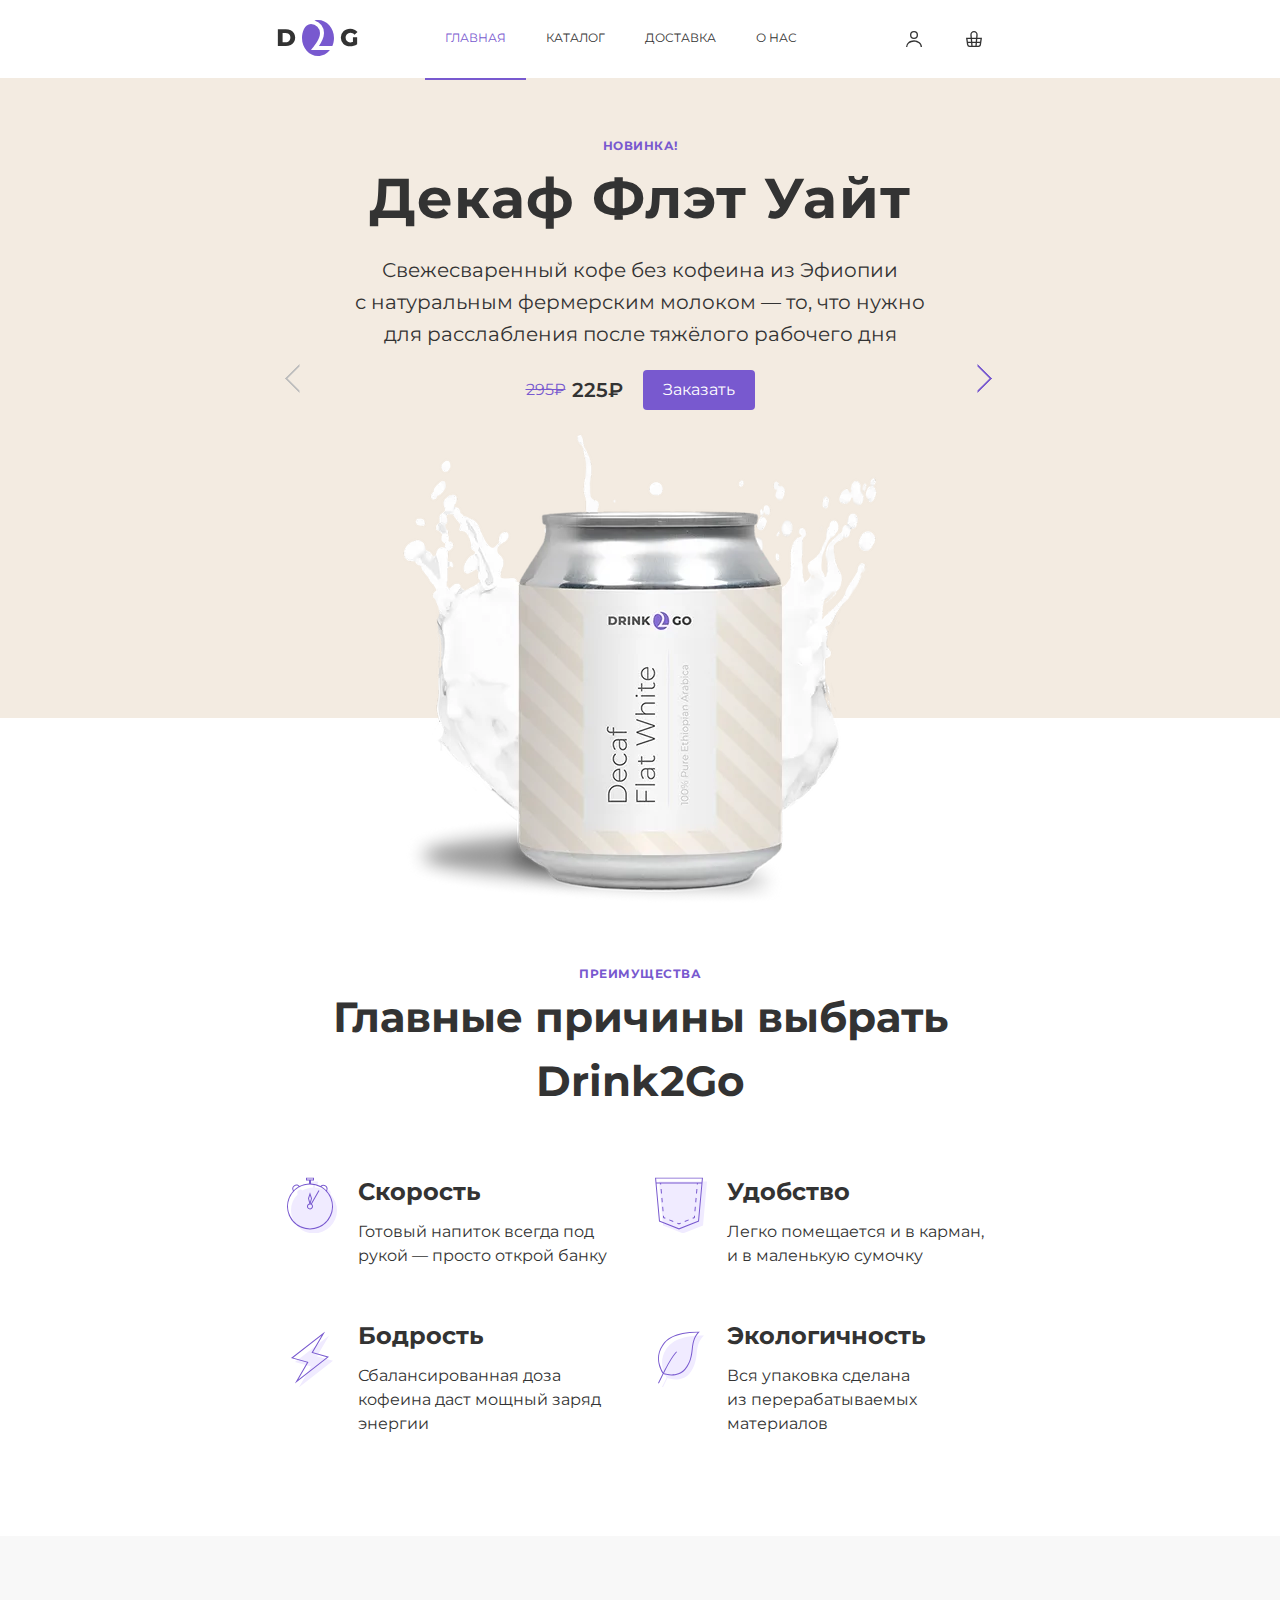
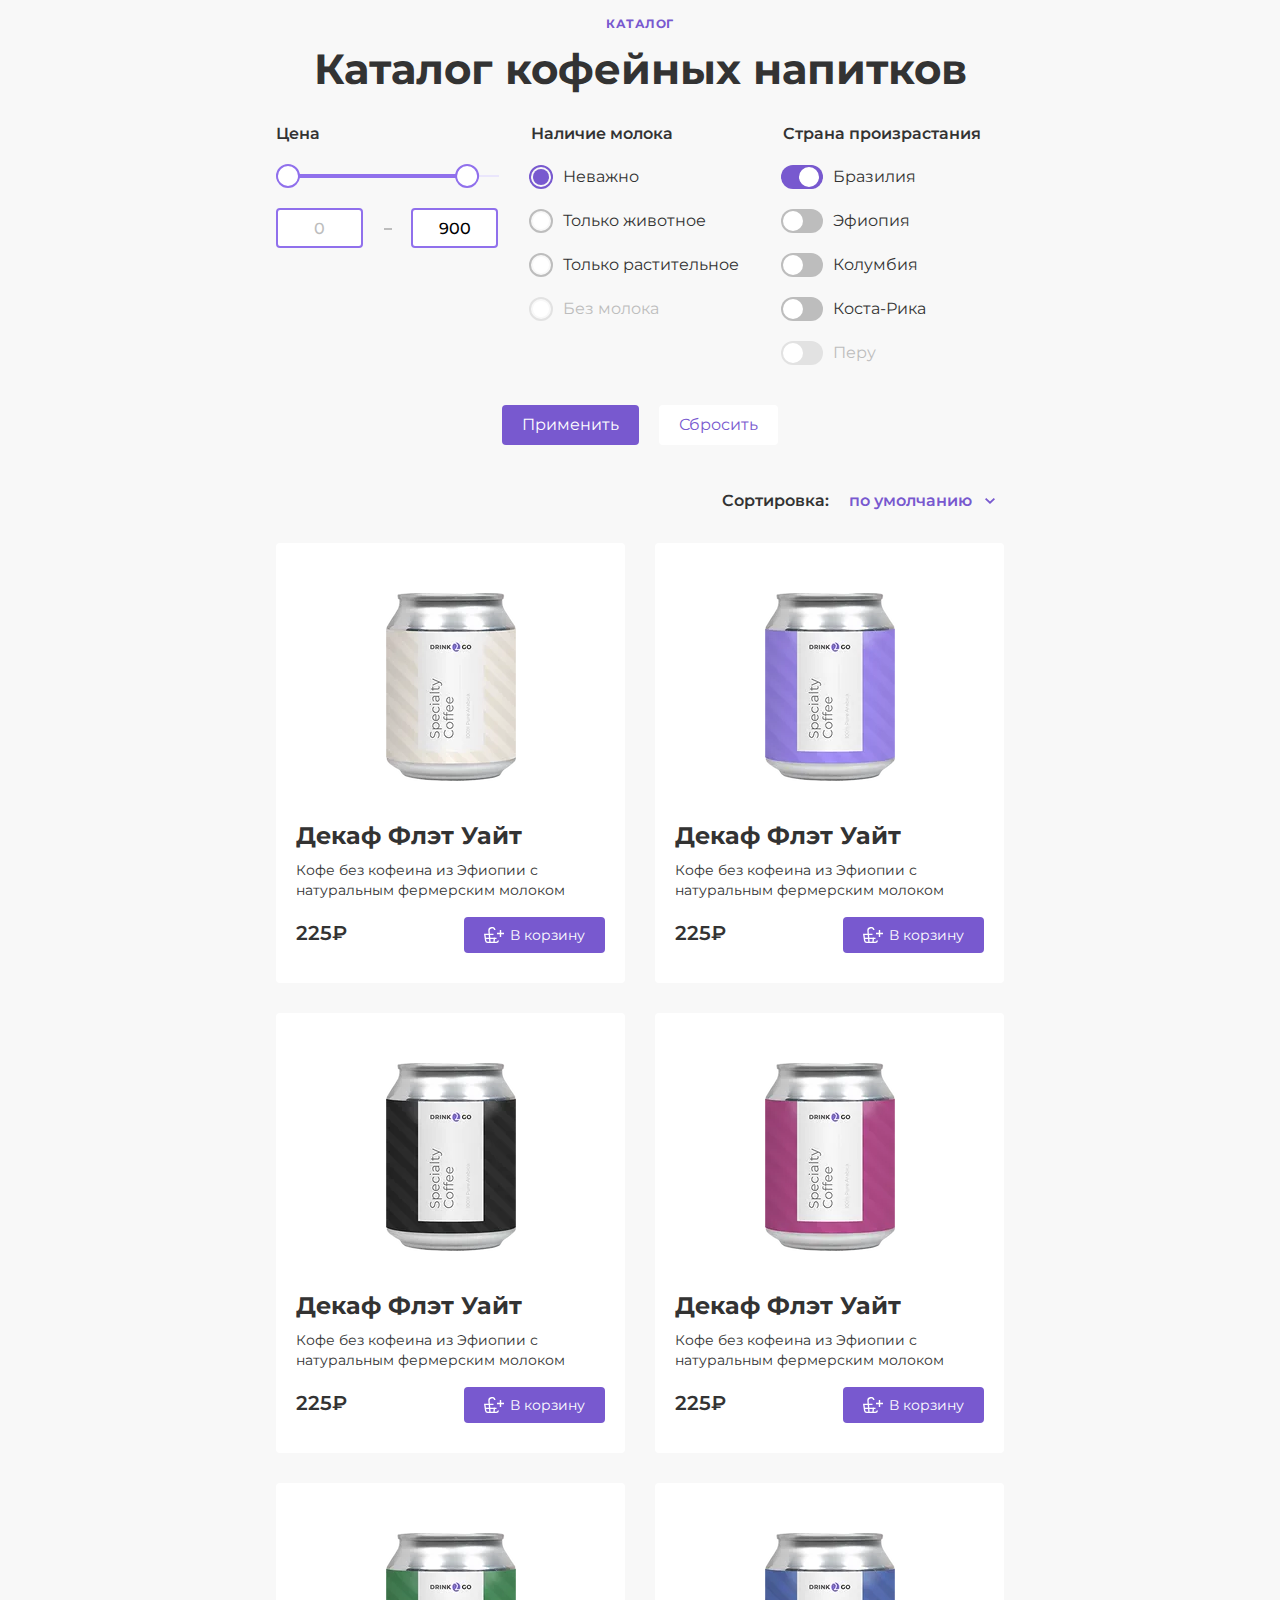
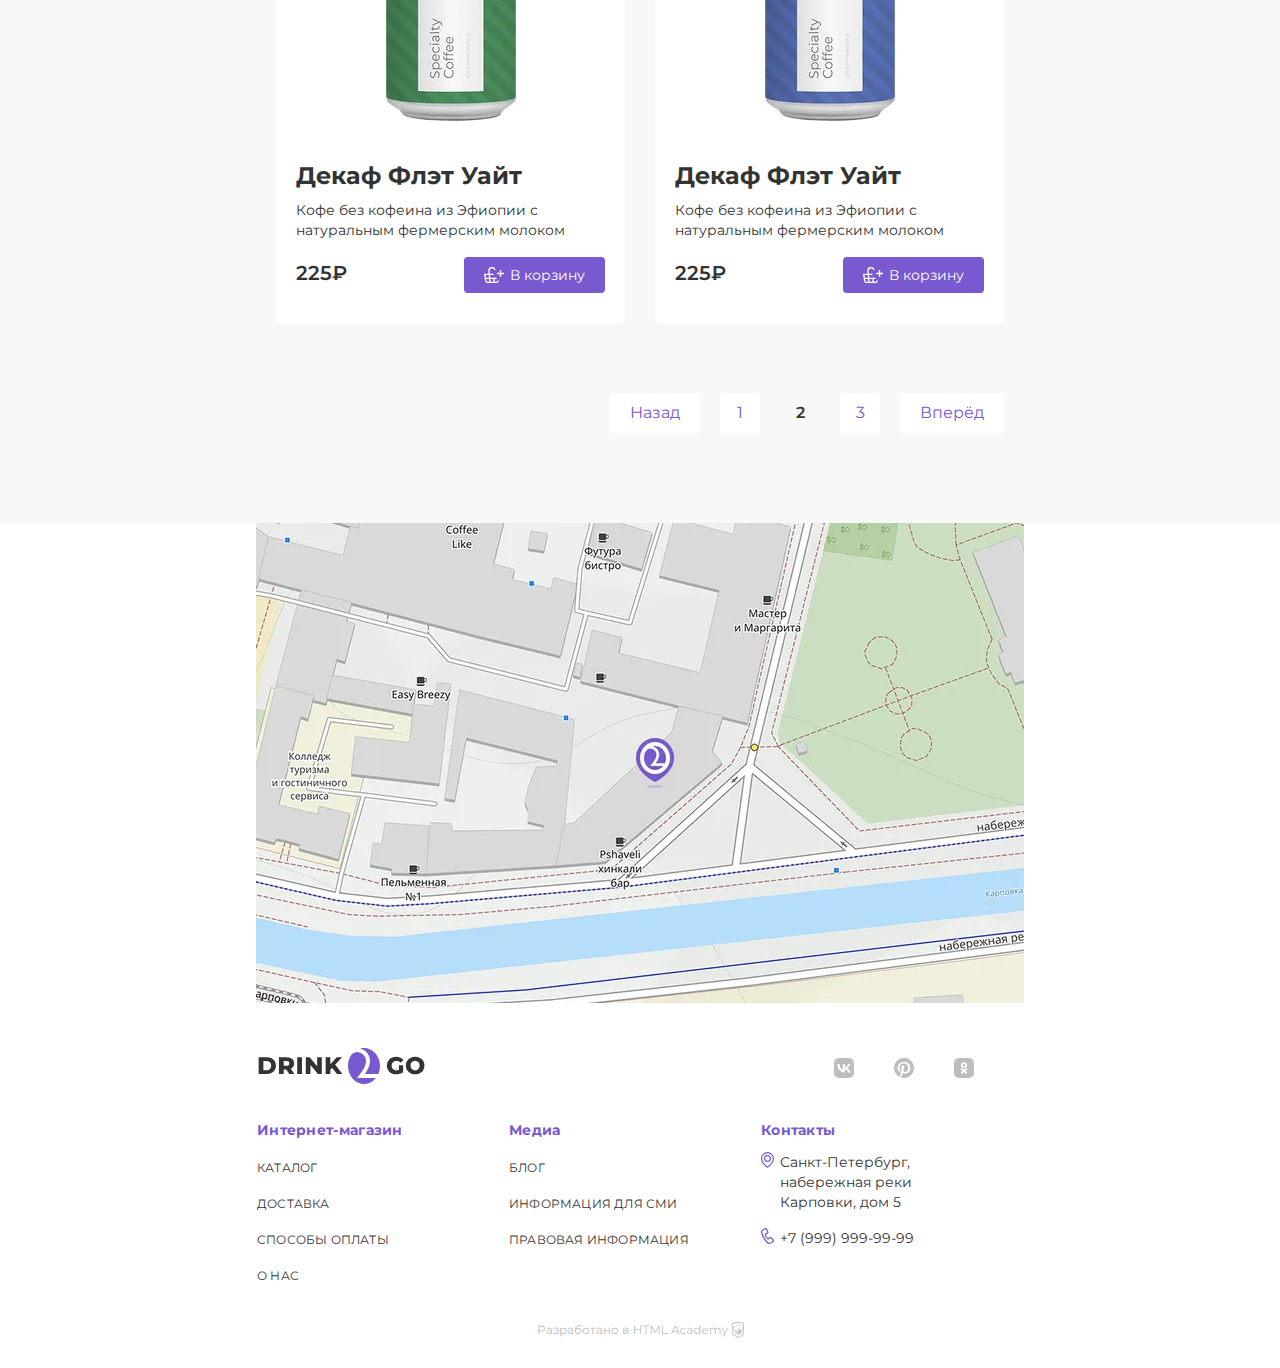
==== commit 03d88f2d: "Deploying to gh-pages from @ KleoSky/drink2go-kleo@fe3015390ec3af64aafec710e2a99009eb3278ed 🚀" ====
--- a/index.html
+++ b/index.html
@@ -1 +1 @@
-<!DOCTYPE html><html class="page" lang="ru"><head><meta charset="UTF-8"><title>Drink2Go. Интернет-магазин по продаже кофейных напитков</title><meta name="viewport" content="width=device-width,initial-scale=1"><link rel="preload" href="#" type="font/woff2" as="font"><link rel="stylesheet" href="styles/styles.css"><link rel="icon" href="favicon.ico"><link rel="icon" sizes="32x32" href="favicons/32.png" type="image/png"><link rel="icon" href="favicons/icon.svg" type="image/svg+xml"><link rel="apple-touch-icon" href="favicons/apple.png"><link rel="manifest" href="manifest.webmanifest"></head><body class="body"><div class="body__wrapper"><header class="body__header header" data-test="header"><div class="header__wrapper"><a class="header__logo logo" href="index.html"><picture><source media="(min-width: 1440px)" width="170" height="36" type="image/svg+xml" srcset="images/logo-footer-tablet.svg"><source media="(min-width: 768px)" width="82" height="36" type="image/svg+xml" srcset="images/logo-footer-mobile.svg"><img src="./images/logo-mobile.svg" width="32" height="36" alt="Логотип сайта Drink2Go"></picture><span class="header__logo-text logo-text">Интернет-магазин<br>кофейных напитков</span></a><nav class="header__nav nav nav--closed"><ul class="nav__list"><li class="nav__item nav__item--current"><a class="nav__link nav__link--current" href="index.html">Главная</a></li><li class="nav__item"><a class="nav__link" href="#">Каталог</a></li><li class="nav__item"><a class="nav__link" href="#">Доставка</a></li><li class="nav__item"><a class="nav__link" href="#">О нас</a></li></ul></nav><div class="header__user-menu user-menu"><a class="user-menu__button user-menu__button--personal" href="#"><span class="visually-hidden">Перейти в личный кабинет</span> <span class="user-menu__description">Войти</span> </a><a class="user-menu__button user-menu__button--basket" href="#"><span class="visually-hidden">Перейти в корзину</span> <span class="user-menu__description">Корзина</span> </a><button class="user-menu__button button-burger button-burger--closed js-toggle-button" type="button"><span class="visually-hidden">Перейти в меню навигации</span></button></div></div></header><main class="body__main main"><h1 class="visually-hidden">Кофейные напитки Drink2Go - выбери свой!</h1><section class="main__slider slider" data-test="hero"><button class="slider__button slider__button--prev slider-button-prev" type="button"><span class="visually-hidden">Показать предыдущий товар</span></button><div class="main__sliders sliders"><div class="sliders__card card card--current" data-bg="flat" data-index="0"><a class="card__link" href="#"><picture><source media="(min-width: 1440px)" width="600" height="600" type="image/webp" srcset="images/slider-flat-desktop@1x.webp, images/slider-flat-desktop@2x.webp 2x"><source media="(min-width: 768px)" width="476" height="476" type="image/webp" srcset="images/slider-flat-tablet@1x.webp, images/slider-flat-tablet@2x.webp 2x"><source width="280" height="280" type="image/webp" srcset="images/slider-flat-mobile@1x.webp, images/slider-flat-mobile@2x.webp 2x"><source media="(min-width: 1440px)" width="600" height="600" type="image/png" srcset="images/slider-flat-desktop@1x.png, images/slider-flat-desktop@2x.png 2x"><source media="(min-width: 768px)" width="476" height="476" type="image/png" srcset="images/slider-flat-tablet@1x.png, images/slider-flat-tablet@2x.png 2x"><img src="images/slider-flat-mobile@1x.png" srcset="images/slider-flat-mobile@2x.png 2x" width="280" height="280" alt="Кофе Декаф Флэт Уайт"></picture></a><div class="card__content-wrapper"><span class="card__badge">Новинка!</span><h2 class="card__title">Декаф Флэт Уайт</h2><p class="card__description">Свежесваренный кофе без кофеина из Эфиопии с&nbsp;натуральным фермерским молоком — то, что нужно для&nbsp;расслабления после тяжёлого рабочего дня</p><div class="card__price"><del class="card__price-old">295₽</del> <ins class="card__price-new">225₽</ins> <button class="card__price-button button-accent" type="button">Заказать</button></div></div></div><div class="sliders__card card" data-bg="latte" data-index="1"><a class="card__link" href="#"><picture><source media="(min-width: 1440px)" width="600" height="600" type="image/webp" srcset="images/slider-latte-desktop@1x.webp, images/slider-latte-desktop@2x.webp 2x"><source media="(min-width: 768px)" width="476" height="476" type="image/webp" srcset="images/slider-latte-tablet@1x.webp, images/slider-latte-tablet@2x.webp 2x"><source width="280" height="280" type="image/webp" srcset="images/slider-latte-mobile@1x.webp, images/slider-latte-mobile@2x.webp 2x"><source media="(min-width: 1440px)" width="600" height="600" type="image/png" srcset="images/slider-latte-desktop@1x.png, images/slider-latte-desktop@2x.png 2x"><source media="(min-width: 768px)" width="476" height="476" type="image/png" srcset="images/slider-latte-tablet@1x.png, images/slider-latte-tablet@2x.png 2x"><img src="images/slider-latte-mobile@1x.png" srcset="images/slider-latte-mobile@2x.png 2x" width="280" height="280" alt="Кофе Декаф Флэт Уайт"></picture></a><div class="card__content-wrapper"><span class="card__badge">Новинка!</span><h2 class="card__title">Лавандовый Латте</h2><p class="card__description">Невероятное сочетание перуанской высокогорной арабики с молоком ламы и лавандовым сиропом унесёт вас прямо на вершину Радужных гор</p><div class="card__price"><del class="card__price-old">285₽</del> <ins class="card__price-new">265₽</ins> <button class="card__price-button button-accent" type="button">Заказать</button></div></div></div><div class="sliders__card card" data-bg="espresso" data-index="2"><a class="card__link" href="#"><picture><source media="(min-width: 1440px)" width="600" height="600" type="image/webp" srcset="images/slider-espresso-desktop@1x.webp, images/slider-espresso-desktop@2x.webp 2x"><source media="(min-width: 768px)" width="476" height="476" type="image/webp" srcset="images/slider-espresso-tablet@1x.webp, images/slider-espresso-tablet@2x.webp 2x"><source width="280" height="280" type="image/webp" srcset="images/slider-espresso-mobile@1x.webp, images/slider-espresso-mobile@2x.webp 2x"><source media="(min-width: 1440px)" width="600" height="600" type="image/png" srcset="images/slider-espresso-desktop@1x.png, images/slider-espresso-desktop@2x.png 2x"><source media="(min-width: 768px)" width="476" height="476" type="image/png" srcset="images/slider-espresso-tablet@1x.png, images/slider-espresso-tablet@2x.png 2x"><img src="images/slider-espresso-mobile@1x.png" srcset="images/slider-espresso-mobile@2x.png 2x" width="280" height="280" alt="Кофе Декаф Флэт Уайт"></picture></a><div class="card__content-wrapper"><span class="card__badge">Новинка!</span><h2 class="card__title">Тройной Эспрессо</h2><p class="card__description">Невероятное сочетание перуанской высокогорной арабики с молоком ламы и лавандовым сиропом унесёт вас прямо на вершину Радужных гор</p><div class="card__price"><del class="card__price-old">395₽</del> <ins class="card__price-new">375₽</ins> <button class="card__price-button button-accent" type="button">Заказать</button></div></div></div></div><button class="slider__button slider__button--next slider-button-next" type="button"><span class="visually-hidden">Показать следующий товар</span></button><div class="slider__buttons-step slider-pagination"><button class="slider__button-step" type="button" data-index="0"><span class="visually-hidden">Показать первый товар</span></button> <button class="slider__button-step" type="button" data-index="1"><span class="visually-hidden">Показать следующий товар</span></button> <button class="slider__button-step" type="button" data-index="2"><span class="visually-hidden">Показать последний товар</span></button></div></section><section class="main__advantages advantages" data-test="features"><div class="advantages__wrapper"><h2 class="advantages__title">Главные причины выбрать Drink2Go</h2><p class="advantages__badge">Преимущества</p><ul class="advantages__list"><li class="advantages__item advantages__item--speed advantage"><h3 class="advantage__title">Скорость</h3><p class="advantage__description">Готовый напиток всегда под рукой — просто открой банку</p></li><li class="advantages__item advantages__item--fit advantage"><h3 class="advantage__title">Удобство</h3><p class="advantage__description">Легко помещается и в карман,<br>и в маленькую сумочку</p></li><li class="advantages__item advantages__item--energy advantage"><h3 class="advantage__title">Бодрость</h3><p class="advantage__description">Сбалансированная доза кофеина даст мощный заряд энергии</p></li><li class="advantages__item advantages__item--eco advantage"><h3 class="advantage__title">Экологичность</h3><p class="advantage__description">Вся упаковка сделана<br>из перерабатываемых материалов</p></li></ul></div></section><section class="main__catalog catalog" data-test="catalog"><h2 class="catalog__title">Каталог кофейных напитков</h2><p class="catalog__badge">Каталог</p><div class="catalog__wrapper"><form class="catalog__form form" action="https://echo.htmlacademy.ru" method="get"><fieldset class="form__product-cost range"><legend class="range__title">Цена</legend><div class="range__slider"></div><div class="range__input-wrapper"><label class="range__cost range__cost--from" for="cost-from"><input class="range__input range__input--from" type="text" name="from" id="cost-from" placeholder="0"></label> <label class="range__cost range__cost--to" for="cost-to"><input class="range__input range__input--to" type="text" name="to" id="cost-to" placeholder="900" value="900"></label></div></fieldset><fieldset class="form__choice form__choice--taste"><legend class="form__choice-title">Наличие молока</legend><label class="form__label"><input class="form__choice-input form__choice-input--radio" type="radio" name="milk" value="Не важно" checked="checked"> <span class="form__choice-label">Неважно</span></label> <label class="form__label"><input class="form__choice-input form__choice-input--radio" type="radio" name="milk" value="Только животное"> <span class="form__choice-label">Только животное</span></label> <label class="form__label"><input class="form__choice-input form__choice-input--radio" type="radio" name="milk" value="Только растительное"> <span class="form__choice-label">Только растительное</span></label> <label class="form__label"><input class="form__choice-input form__choice-input--radio" type="radio" name="milk" value="Без молока" disabled="disabled"> <span class="form__choice-label">Без молока</span></label></fieldset><fieldset class="form__choice form__choice--origin"><legend class="form__choice-title">Страна произрастания</legend><label class="form__label"><input class="form__choice-input form__choice-input--checkbox" type="checkbox" name="brasil" checked="checked"> <span class="form__choice-label">Бразилия</span></label> <label class="form__label"><input class="form__choice-input form__choice-input--checkbox" type="checkbox" name="ethiopia"> <span class="form__choice-label">Эфиопия</span></label> <label class="form__label"><input class="form__choice-input form__choice-input--checkbox" type="checkbox" name="colombia"> <span class="form__choice-label">Колумбия</span></label> <label class="form__label"><input class="form__choice-input form__choice-input--checkbox" type="checkbox" name="costa-rica"> <span class="form__choice-label">Коста-Рика</span></label> <label class="form__label"><input class="form__choice-input form__choice-input--checkbox" type="checkbox" name="peru" disabled="disabled"> <span class="form__choice-label">Перу</span></label></fieldset><div class="form__buttons"><button class="form__button form__button--apply button-accent" type="submit">Применить</button> <button class="form__button form__button--reset button-accent" type="reset">Сбросить</button></div></form><section class="catalog__select products"><h2 class="visually-hidden">Каталог кофейных напитков</h2><div class="products__wrapper"><div class="products__select-wrapper"><h3 class="products__select-title">Сортировка:</h3><div class="products__select-type"><button class="products__select-button products__select-button--default" type="button">По умолчанию</button><ul class="products__select-list products__select-list--opened"><li class="products__select-item">По умолчанию</li><li class="products__select-item">Сначала дешёвые</li><li class="products__select-item">Сначала дорогие</li></ul></div></div><ul class="products__list"><li class="products__item product"><a class="product__image-link" href="#" tabindex="-1"><picture><source width="130" height="188" type="image/webp" srcset="images/coffee-pot-1@1x.webp, images/coffee-pot-1@2x.webp 2x"><img src="images/coffee-pot-1@1x.png" srcset="images/coffee-pot-1@2x.png 2x" width="130" height="188" alt="Баночка с кофейным напитком"></picture></a><h3 class="product__title"><a class="product__link" href="#">Декаф Флэт Уайт</a></h3><p class="product__description">Кофе без кофеина из Эфиопии с натуральным фермерским молоком</p><div class="product__cost-wrapper"><p class="product__cost">225₽</p><button class="product__button button-accent" type="button">В корзину</button></div></li><li class="products__item product"><a class="product__image-link" href="#" tabindex="-1"><picture><source width="130" height="188" type="image/webp" srcset="images/coffee-pot-2@1x.webp, images/coffee-pot-2@2x.webp 2x"><img src="images/coffee-pot-2@1x.png" srcset="images/coffee-pot-2@2x.png 2x" width="130" height="188" alt="Баночка с кофейным напитком"></picture></a><h3 class="product__title"><a class="product__link" href="#">Декаф Флэт Уайт</a></h3><p class="product__description">Кофе без кофеина из Эфиопии с натуральным фермерским молоком</p><div class="product__cost-wrapper"><p class="product__cost">225₽</p><button class="product__button button-accent" type="button">В корзину</button></div></li><li class="products__item product"><a class="product__image-link" href="#" tabindex="-1"><picture><source width="130" height="188" type="image/webp" srcset="images/coffee-pot-3@1x.webp, images/coffee-pot-3@2x.webp 2x"><img src="images/coffee-pot-3@1x.png" srcset="images/coffee-pot-3@2x.png 2x" width="130" height="188" alt="Баночка с кофейным напитком"></picture></a><h3 class="product__title"><a class="product__link" href="#">Декаф Флэт Уайт</a></h3><p class="product__description">Кофе без кофеина из Эфиопии с натуральным фермерским молоком</p><div class="product__cost-wrapper"><p class="product__cost">225₽</p><button class="product__button button-accent" type="button">В корзину</button></div></li><li class="products__item product"><a class="product__image-link" href="#" tabindex="-1"><picture><source width="130" height="188" type="image/webp" srcset="images/coffee-pot-4@1x.webp, images/coffee-pot-4@2x.webp 2x"><img src="images/coffee-pot-4@1x.png" srcset="images/coffee-pot-4@2x.png 2x" width="130" height="188" alt="Баночка с кофейным напитком"></picture></a><h3 class="product__title"><a class="product__link" href="#">Декаф Флэт Уайт</a></h3><p class="product__description">Кофе без кофеина из Эфиопии с натуральным фермерским молоком</p><div class="product__cost-wrapper"><p class="product__cost">225₽</p><button class="product__button button-accent" type="button">В корзину</button></div></li><li class="products__item product"><a class="product__image-link" href="#" tabindex="-1"><picture><source width="130" height="188" type="image/webp" srcset="images/coffee-pot-5@1x.webp, images/coffee-pot-5@2x.webp 2x"><img src="images/coffee-pot-5@1x.png" srcset="images/coffee-pot-5@2x.png 2x" width="130" height="188" alt="Баночка с кофейным напитком"></picture></a><h3 class="product__title"><a class="product__link" href="#">Декаф Флэт Уайт</a></h3><p class="product__description">Кофе без кофеина из Эфиопии с натуральным фермерским молоком</p><div class="product__cost-wrapper"><p class="product__cost">225₽</p><button class="product__button button-accent" type="button">В корзину</button></div></li><li class="products__item product"><a class="product__image-link" href="#" tabindex="-1"><picture><source width="130" height="188" type="image/webp" srcset="images/coffee-pot-6@1x.webp, images/coffee-pot-6@2x.webp 2x"><img src="images/coffee-pot-6@1x.png" srcset="images/coffee-pot-6@2x.png 2x" width="130" height="188" alt="Баночка с кофейным напитком"></picture></a><h3 class="product__title"><a class="product__link" href="#">Декаф Флэт Уайт</a></h3><p class="product__description">Кофе без кофеина из Эфиопии с натуральным фермерским молоком</p><div class="product__cost-wrapper"><p class="product__cost">225₽</p><button class="product__button button-accent" type="button">В корзину</button></div></li></ul></div></section><section class="catalog__pagination pagination"><h2 class="visually-hidden">Переход на другие страницы каталога</h2><ul class="pagination__list"><li class="pagination__item"><a class="pagination__link pagination__link--prev button-accent" href="#"><span class="pagination__link-description">Назад</span></a></li><li class="pagination__item"><a class="pagination__link button-accent" href="#">1</a></li><li class="pagination__item pagination__item--current"><a class="pagination__link pagination__link--current" href="#">2</a></li><li class="pagination__item"><a class="pagination__link button-accent" href="#">3</a></li><li class="pagination__item"><a class="pagination__link pagination__link--next button-accent" href="#"><span class="pagination__link-description">Вперёд</span></a></li></ul></section></div></section><section class="main__map map" data-test="map"><h2 class="visually-hidden">Карта проезда к магазину</h2><div class="map__wrapper"><picture><source media="(min-width: 1440px)" width="1440" height="540" type="image/webp" srcset="images/map-desktop@1x.webp, images/map-desktop@2x.webp 2x"><source media="(min-width: 768px)" width="768" height="480" type="image/webp" srcset="images/map-tablet@1x.webp, images/map-tablet@2x.webp 2x"><source width="320" height="420" type="image/webp" srcset="images/map-mobile@1x.webp, images/map-mobile@2x.webp 2x"><source media="(min-width: 1440px)" width="1440" height="540" type="image/png" srcset="images/map-desktop@1x.png, images/map-desktop@2x.png 2x"><source media="(min-width: 768px)" width="768" height="480" type="image/png" srcset="images/map-tablet@1x.png, images/map-tablet@2x.png 2x"><img src="images/map-mobile@1x.png" srcset="images/map-mobile@2x.png 2x" width="320" height="420" alt="Местонахождение магазина на карте"></picture></div></section></main><footer class="main__footer footer" data-test="footer"><div class="footer__wrapper footer-nav"><div class="footer-nav__social"><a class="footer__logo logo" href="index.html"><picture><source media="(min-width: 768px)" width="170" height="36" type="image/svg+xml" srcset="images/logo-footer-tablet.svg"><img src="./images/logo-footer-mobile.svg" width="82" height="36" alt="Логотип сайта Drink2Go"></picture><span class="footer__logo-text logo-text">Интернет-магазин кофейных напитков</span></a><nav class="footer__nav social"><ul class="social__list"><li class="social__item"><a class="social__link social__link--vk" href="#"><span class="visually-hidden">VKontakte</span></a></li><li class="social__item"><a class="social__link social__link--pt" href="#"><span class="visually-hidden">Pinterest</span></a></li><li class="social__item"><a class="social__link social__link--ok" href="#"><span class="visually-hidden">Одноклассники</span></a></li></ul></nav></div><div class="footer-nav__links links"><h2 class="visually-hidden">Полезные ссылки</h2><ul class="links__list"><li class="links__item links__item--e-shop"><div class="links__item-wrapper"><h3 class="links__title">Интернет-магазин</h3><ul class="links__sublist"><li class="links__subitem"><a class="links__link" href="#">Каталог</a></li><li class="links__subitem"><a class="links__link" href="#">Доставка</a></li><li class="links__subitem"><a class="links__link" href="#">Способы оплаты</a></li><li class="links__subitem"><a class="links__link" href="#">О нас</a></li></ul></div></li><li class="links__item links__item--media"><div class="links__item-wrapper"><h3 class="links__title">Медиа</h3><ul class="links__sublist"><li class="links__subitem"><a class="links__link" href="#">Блог</a></li><li class="links__subitem"><a class="links__link" href="#">Информация для СМИ</a></li><li class="links__subitem"><a class="links__link" href="#">Правовая информация</a></li></ul></div></li><li class="links__item links__item--contacts contacts"><div class="links__item-wrapper"><h3 class="contacts__title links__title">Контакты</h3><ul class="contacts__list"><li class="contacts__item contacts__item--address"><address class="contacts__address">Санкт-Петербург, набережная реки Карповки, дом 5</address></li><li class="contacts__item contacts__item--phone"><a class="contacts__phone" href="tel:+7(999)999-99-99">+7 (999) 999-99-99</a></li></ul></div></li></ul></div><div class="footer-nav__developer"><a class="footer-nav__developer-link" href="https://htmlacademy.ru/intensive/adaptive"><span class="footer-nav__developer-title">Разработано в</span></a></div></div></footer></div><script src="./vendor/noUiSlider/nouislider.js" defer="defer"></script><script src="./vendor/swiper/swiper-bundle.min.js" defer="defer"></script><script src="scripts/index.js" defer="defer"></script></body></html>+<!DOCTYPE html><html class="page" lang="ru"><head><meta charset="UTF-8"><title>Drink2Go. Интернет-магазин по продаже кофейных напитков</title><meta name="viewport" content="width=device-width,initial-scale=1"><link rel="preload" href="#" type="font/woff2" as="font"><link rel="stylesheet" href="styles/styles.css"><link rel="icon" href="favicon.ico"><link rel="icon" sizes="32x32" href="favicons/32.png" type="image/png"><link rel="icon" href="favicons/icon.svg" type="image/svg+xml"><link rel="apple-touch-icon" href="favicons/apple.png"><link rel="manifest" href="manifest.webmanifest"><script src="./vendor/nouislider/nouislider.js" defer="defer"></script></head><body class="body"><div class="body__wrapper"><header class="body__header header" data-test="header"><div class="header__wrapper"><a class="header__logo logo" href="index.html"><picture><source media="(min-width: 1440px)" width="170" height="36" type="image/svg+xml" srcset="images/logo-footer-tablet.svg"><source media="(min-width: 768px)" width="82" height="36" type="image/svg+xml" srcset="images/logo-footer-mobile.svg"><img src="./images/logo-mobile.svg" width="32" height="36" alt="Логотип сайта Drink2Go"></picture><span class="header__logo-text logo-text">Интернет-магазин<br>кофейных напитков</span></a><nav class="header__nav nav nav--closed"><ul class="nav__list"><li class="nav__item nav__item--current"><a class="nav__link nav__link--current" href="index.html">Главная</a></li><li class="nav__item"><a class="nav__link" href="#">Каталог</a></li><li class="nav__item"><a class="nav__link" href="#">Доставка</a></li><li class="nav__item"><a class="nav__link" href="#">О нас</a></li></ul></nav><div class="header__user-menu user-menu"><a class="user-menu__button user-menu__button--personal" href="#"><span class="visually-hidden">Перейти в личный кабинет</span> <span class="user-menu__description">Войти</span> </a><a class="user-menu__button user-menu__button--basket" href="#"><span class="visually-hidden">Перейти в корзину</span> <span class="user-menu__description">Корзина</span> </a><button class="user-menu__button button-burger button-burger--closed js-toggle-button" type="button"><span class="visually-hidden">Перейти в меню навигации</span></button></div></div></header><main class="body__main main"><h1 class="visually-hidden">Кофейные напитки Drink2Go - выбери свой!</h1><section class="main__slider slider" data-test="hero"><button class="slider__button slider__button--prev slider-button-prev" type="button"><span class="visually-hidden">Показать предыдущий товар</span></button><div class="main__sliders sliders"><div class="sliders__card card card--current" data-bg="flat" data-index="0"><a class="card__link" href="#"><picture><source media="(min-width: 1440px)" width="600" height="600" type="image/webp" srcset="images/slider-flat-desktop@1x.webp, images/slider-flat-desktop@2x.webp 2x"><source media="(min-width: 768px)" width="476" height="476" type="image/webp" srcset="images/slider-flat-tablet@1x.webp, images/slider-flat-tablet@2x.webp 2x"><source width="280" height="280" type="image/webp" srcset="images/slider-flat-mobile@1x.webp, images/slider-flat-mobile@2x.webp 2x"><source media="(min-width: 1440px)" width="600" height="600" type="image/png" srcset="images/slider-flat-desktop@1x.png, images/slider-flat-desktop@2x.png 2x"><source media="(min-width: 768px)" width="476" height="476" type="image/png" srcset="images/slider-flat-tablet@1x.png, images/slider-flat-tablet@2x.png 2x"><img src="images/slider-flat-mobile@1x.png" srcset="images/slider-flat-mobile@2x.png 2x" width="280" height="280" alt="Кофе Декаф Флэт Уайт"></picture></a><div class="card__content-wrapper"><span class="card__badge">Новинка!</span><h2 class="card__title">Декаф Флэт Уайт</h2><p class="card__description">Свежесваренный кофе без кофеина из Эфиопии с&nbsp;натуральным фермерским молоком — то, что нужно для&nbsp;расслабления после тяжёлого рабочего дня</p><div class="card__price"><del class="card__price-old">295₽</del> <ins class="card__price-new">225₽</ins> <button class="card__price-button button-accent" type="button">Заказать</button></div></div></div><div class="sliders__card card" data-bg="latte" data-index="1"><a class="card__link" href="#"><picture><source media="(min-width: 1440px)" width="600" height="600" type="image/webp" srcset="images/slider-latte-desktop@1x.webp, images/slider-latte-desktop@2x.webp 2x"><source media="(min-width: 768px)" width="476" height="476" type="image/webp" srcset="images/slider-latte-tablet@1x.webp, images/slider-latte-tablet@2x.webp 2x"><source width="280" height="280" type="image/webp" srcset="images/slider-latte-mobile@1x.webp, images/slider-latte-mobile@2x.webp 2x"><source media="(min-width: 1440px)" width="600" height="600" type="image/png" srcset="images/slider-latte-desktop@1x.png, images/slider-latte-desktop@2x.png 2x"><source media="(min-width: 768px)" width="476" height="476" type="image/png" srcset="images/slider-latte-tablet@1x.png, images/slider-latte-tablet@2x.png 2x"><img src="images/slider-latte-mobile@1x.png" srcset="images/slider-latte-mobile@2x.png 2x" width="280" height="280" alt="Кофе Декаф Флэт Уайт"></picture></a><div class="card__content-wrapper"><span class="card__badge">Новинка!</span><h2 class="card__title">Лавандовый Латте</h2><p class="card__description">Невероятное сочетание перуанской высокогорной арабики с молоком ламы и лавандовым сиропом унесёт вас прямо на вершину Радужных гор</p><div class="card__price"><del class="card__price-old">285₽</del> <ins class="card__price-new">265₽</ins> <button class="card__price-button button-accent" type="button">Заказать</button></div></div></div><div class="sliders__card card" data-bg="espresso" data-index="2"><a class="card__link" href="#"><picture><source media="(min-width: 1440px)" width="600" height="600" type="image/webp" srcset="images/slider-espresso-desktop@1x.webp, images/slider-espresso-desktop@2x.webp 2x"><source media="(min-width: 768px)" width="476" height="476" type="image/webp" srcset="images/slider-espresso-tablet@1x.webp, images/slider-espresso-tablet@2x.webp 2x"><source width="280" height="280" type="image/webp" srcset="images/slider-espresso-mobile@1x.webp, images/slider-espresso-mobile@2x.webp 2x"><source media="(min-width: 1440px)" width="600" height="600" type="image/png" srcset="images/slider-espresso-desktop@1x.png, images/slider-espresso-desktop@2x.png 2x"><source media="(min-width: 768px)" width="476" height="476" type="image/png" srcset="images/slider-espresso-tablet@1x.png, images/slider-espresso-tablet@2x.png 2x"><img src="images/slider-espresso-mobile@1x.png" srcset="images/slider-espresso-mobile@2x.png 2x" width="280" height="280" alt="Кофе Декаф Флэт Уайт"></picture></a><div class="card__content-wrapper"><span class="card__badge">Новинка!</span><h2 class="card__title">Тройной Эспрессо</h2><p class="card__description">Невероятное сочетание перуанской высокогорной арабики с молоком ламы и лавандовым сиропом унесёт вас прямо на вершину Радужных гор</p><div class="card__price"><del class="card__price-old">395₽</del> <ins class="card__price-new">375₽</ins> <button class="card__price-button button-accent" type="button">Заказать</button></div></div></div></div><button class="slider__button slider__button--next slider-button-next" type="button"><span class="visually-hidden">Показать следующий товар</span></button><div class="slider__buttons-step slider-pagination"><button class="slider__button-step" type="button" data-index="0"><span class="visually-hidden">Показать первый товар</span></button> <button class="slider__button-step" type="button" data-index="1"><span class="visually-hidden">Показать следующий товар</span></button> <button class="slider__button-step" type="button" data-index="2"><span class="visually-hidden">Показать последний товар</span></button></div></section><section class="main__advantages advantages" data-test="features"><div class="advantages__wrapper"><h2 class="advantages__title">Главные причины выбрать Drink2Go</h2><p class="advantages__badge">Преимущества</p><ul class="advantages__list"><li class="advantages__item advantages__item--speed advantage"><h3 class="advantage__title">Скорость</h3><p class="advantage__description">Готовый напиток всегда под рукой — просто открой банку</p></li><li class="advantages__item advantages__item--fit advantage"><h3 class="advantage__title">Удобство</h3><p class="advantage__description">Легко помещается и в карман,<br>и в маленькую сумочку</p></li><li class="advantages__item advantages__item--energy advantage"><h3 class="advantage__title">Бодрость</h3><p class="advantage__description">Сбалансированная доза кофеина даст мощный заряд энергии</p></li><li class="advantages__item advantages__item--eco advantage"><h3 class="advantage__title">Экологичность</h3><p class="advantage__description">Вся упаковка сделана<br>из перерабатываемых материалов</p></li></ul></div></section><section class="main__catalog catalog" data-test="catalog"><h2 class="catalog__title">Каталог кофейных напитков</h2><p class="catalog__badge">Каталог</p><div class="catalog__wrapper"><form class="catalog__form form" action="https://echo.htmlacademy.ru" method="get"><fieldset class="form__product-cost range"><legend class="range__title">Цена</legend><div class="range__slider"></div><div class="range__input-wrapper"><label class="range__cost range__cost--from" for="cost-from"><input class="range__input range__input--from" type="text" name="from" id="cost-from" placeholder="0"></label> <label class="range__cost range__cost--to" for="cost-to"><input class="range__input range__input--to" type="text" name="to" id="cost-to" placeholder="900" value="900"></label></div></fieldset><fieldset class="form__choice form__choice--taste"><legend class="form__choice-title">Наличие молока</legend><label class="form__label"><input class="form__choice-input form__choice-input--radio" type="radio" name="milk" value="Не важно" checked="checked"> <span class="form__choice-label">Неважно</span></label> <label class="form__label"><input class="form__choice-input form__choice-input--radio" type="radio" name="milk" value="Только животное"> <span class="form__choice-label">Только животное</span></label> <label class="form__label"><input class="form__choice-input form__choice-input--radio" type="radio" name="milk" value="Только растительное"> <span class="form__choice-label">Только растительное</span></label> <label class="form__label"><input class="form__choice-input form__choice-input--radio" type="radio" name="milk" value="Без молока" disabled="disabled"> <span class="form__choice-label">Без молока</span></label></fieldset><fieldset class="form__choice form__choice--origin"><legend class="form__choice-title">Страна произрастания</legend><label class="form__label"><input class="form__choice-input form__choice-input--checkbox" type="checkbox" name="brasil" checked="checked"> <span class="form__choice-label">Бразилия</span></label> <label class="form__label"><input class="form__choice-input form__choice-input--checkbox" type="checkbox" name="ethiopia"> <span class="form__choice-label">Эфиопия</span></label> <label class="form__label"><input class="form__choice-input form__choice-input--checkbox" type="checkbox" name="colombia"> <span class="form__choice-label">Колумбия</span></label> <label class="form__label"><input class="form__choice-input form__choice-input--checkbox" type="checkbox" name="costa-rica"> <span class="form__choice-label">Коста-Рика</span></label> <label class="form__label"><input class="form__choice-input form__choice-input--checkbox" type="checkbox" name="peru" disabled="disabled"> <span class="form__choice-label">Перу</span></label></fieldset><div class="form__buttons"><button class="form__button form__button--apply button-accent" type="submit">Применить</button> <button class="form__button form__button--reset button-accent" type="reset">Сбросить</button></div></form><section class="catalog__select products"><h2 class="visually-hidden">Каталог кофейных напитков</h2><div class="products__wrapper"><div class="products__select-wrapper"><h3 class="products__select-title">Сортировка:</h3><div class="products__select-type"><button class="products__select-button products__select-button--default" type="button">По умолчанию</button><ul class="products__select-list products__select-list--opened"><li class="products__select-item">По умолчанию</li><li class="products__select-item">Сначала дешёвые</li><li class="products__select-item">Сначала дорогие</li></ul></div></div><ul class="products__list"><li class="products__item product"><a class="product__image-link" href="#" tabindex="-1"><picture><source width="130" height="188" type="image/webp" srcset="images/coffee-pot-1@1x.webp, images/coffee-pot-1@2x.webp 2x"><img src="images/coffee-pot-1@1x.png" srcset="images/coffee-pot-1@2x.png 2x" width="130" height="188" alt="Баночка с кофейным напитком"></picture></a><h3 class="product__title"><a class="product__link" href="#">Декаф Флэт Уайт</a></h3><p class="product__description">Кофе без кофеина из Эфиопии с натуральным фермерским молоком</p><div class="product__cost-wrapper"><p class="product__cost">225₽</p><button class="product__button button-accent" type="button">В корзину</button></div></li><li class="products__item product"><a class="product__image-link" href="#" tabindex="-1"><picture><source width="130" height="188" type="image/webp" srcset="images/coffee-pot-2@1x.webp, images/coffee-pot-2@2x.webp 2x"><img src="images/coffee-pot-2@1x.png" srcset="images/coffee-pot-2@2x.png 2x" width="130" height="188" alt="Баночка с кофейным напитком"></picture></a><h3 class="product__title"><a class="product__link" href="#">Декаф Флэт Уайт</a></h3><p class="product__description">Кофе без кофеина из Эфиопии с натуральным фермерским молоком</p><div class="product__cost-wrapper"><p class="product__cost">225₽</p><button class="product__button button-accent" type="button">В корзину</button></div></li><li class="products__item product"><a class="product__image-link" href="#" tabindex="-1"><picture><source width="130" height="188" type="image/webp" srcset="images/coffee-pot-3@1x.webp, images/coffee-pot-3@2x.webp 2x"><img src="images/coffee-pot-3@1x.png" srcset="images/coffee-pot-3@2x.png 2x" width="130" height="188" alt="Баночка с кофейным напитком"></picture></a><h3 class="product__title"><a class="product__link" href="#">Декаф Флэт Уайт</a></h3><p class="product__description">Кофе без кофеина из Эфиопии с натуральным фермерским молоком</p><div class="product__cost-wrapper"><p class="product__cost">225₽</p><button class="product__button button-accent" type="button">В корзину</button></div></li><li class="products__item product"><a class="product__image-link" href="#" tabindex="-1"><picture><source width="130" height="188" type="image/webp" srcset="images/coffee-pot-4@1x.webp, images/coffee-pot-4@2x.webp 2x"><img src="images/coffee-pot-4@1x.png" srcset="images/coffee-pot-4@2x.png 2x" width="130" height="188" alt="Баночка с кофейным напитком"></picture></a><h3 class="product__title"><a class="product__link" href="#">Декаф Флэт Уайт</a></h3><p class="product__description">Кофе без кофеина из Эфиопии с натуральным фермерским молоком</p><div class="product__cost-wrapper"><p class="product__cost">225₽</p><button class="product__button button-accent" type="button">В корзину</button></div></li><li class="products__item product"><a class="product__image-link" href="#" tabindex="-1"><picture><source width="130" height="188" type="image/webp" srcset="images/coffee-pot-5@1x.webp, images/coffee-pot-5@2x.webp 2x"><img src="images/coffee-pot-5@1x.png" srcset="images/coffee-pot-5@2x.png 2x" width="130" height="188" alt="Баночка с кофейным напитком"></picture></a><h3 class="product__title"><a class="product__link" href="#">Декаф Флэт Уайт</a></h3><p class="product__description">Кофе без кофеина из Эфиопии с натуральным фермерским молоком</p><div class="product__cost-wrapper"><p class="product__cost">225₽</p><button class="product__button button-accent" type="button">В корзину</button></div></li><li class="products__item product"><a class="product__image-link" href="#" tabindex="-1"><picture><source width="130" height="188" type="image/webp" srcset="images/coffee-pot-6@1x.webp, images/coffee-pot-6@2x.webp 2x"><img src="images/coffee-pot-6@1x.png" srcset="images/coffee-pot-6@2x.png 2x" width="130" height="188" alt="Баночка с кофейным напитком"></picture></a><h3 class="product__title"><a class="product__link" href="#">Декаф Флэт Уайт</a></h3><p class="product__description">Кофе без кофеина из Эфиопии с натуральным фермерским молоком</p><div class="product__cost-wrapper"><p class="product__cost">225₽</p><button class="product__button button-accent" type="button">В корзину</button></div></li></ul></div></section><section class="catalog__pagination pagination"><h2 class="visually-hidden">Переход на другие страницы каталога</h2><ul class="pagination__list"><li class="pagination__item"><a class="pagination__link pagination__link--prev button-accent" href="#"><span class="pagination__link-description">Назад</span></a></li><li class="pagination__item"><a class="pagination__link button-accent" href="#">1</a></li><li class="pagination__item pagination__item--current"><a class="pagination__link pagination__link--current" href="#">2</a></li><li class="pagination__item"><a class="pagination__link button-accent" href="#">3</a></li><li class="pagination__item"><a class="pagination__link pagination__link--next button-accent" href="#"><span class="pagination__link-description">Вперёд</span></a></li></ul></section></div></section><section class="main__map map" data-test="map"><h2 class="visually-hidden">Карта проезда к магазину</h2><div class="map__wrapper"><picture><source media="(min-width: 1440px)" width="1440" height="540" type="image/webp" srcset="images/map-desktop@1x.webp, images/map-desktop@2x.webp 2x"><source media="(min-width: 768px)" width="768" height="480" type="image/webp" srcset="images/map-tablet@1x.webp, images/map-tablet@2x.webp 2x"><source width="320" height="420" type="image/webp" srcset="images/map-mobile@1x.webp, images/map-mobile@2x.webp 2x"><source media="(min-width: 1440px)" width="1440" height="540" type="image/png" srcset="images/map-desktop@1x.png, images/map-desktop@2x.png 2x"><source media="(min-width: 768px)" width="768" height="480" type="image/png" srcset="images/map-tablet@1x.png, images/map-tablet@2x.png 2x"><img src="images/map-mobile@1x.png" srcset="images/map-mobile@2x.png 2x" width="320" height="420" alt="Местонахождение магазина на карте"></picture></div></section></main><footer class="main__footer footer" data-test="footer"><div class="footer__wrapper footer-nav"><div class="footer-nav__social"><a class="footer__logo logo" href="index.html"><picture><source media="(min-width: 768px)" width="170" height="36" type="image/svg+xml" srcset="images/logo-footer-tablet.svg"><img src="./images/logo-footer-mobile.svg" width="82" height="36" alt="Логотип сайта Drink2Go"></picture><span class="footer__logo-text logo-text">Интернет-магазин кофейных напитков</span></a><nav class="footer__nav social"><ul class="social__list"><li class="social__item"><a class="social__link social__link--vk" href="#"><span class="visually-hidden">VKontakte</span></a></li><li class="social__item"><a class="social__link social__link--pt" href="#"><span class="visually-hidden">Pinterest</span></a></li><li class="social__item"><a class="social__link social__link--ok" href="#"><span class="visually-hidden">Одноклассники</span></a></li></ul></nav></div><div class="footer-nav__links links"><h2 class="visually-hidden">Полезные ссылки</h2><ul class="links__list"><li class="links__item links__item--e-shop"><div class="links__item-wrapper"><h3 class="links__title">Интернет-магазин</h3><ul class="links__sublist"><li class="links__subitem"><a class="links__link" href="#">Каталог</a></li><li class="links__subitem"><a class="links__link" href="#">Доставка</a></li><li class="links__subitem"><a class="links__link" href="#">Способы оплаты</a></li><li class="links__subitem"><a class="links__link" href="#">О нас</a></li></ul></div></li><li class="links__item links__item--media"><div class="links__item-wrapper"><h3 class="links__title">Медиа</h3><ul class="links__sublist"><li class="links__subitem"><a class="links__link" href="#">Блог</a></li><li class="links__subitem"><a class="links__link" href="#">Информация для СМИ</a></li><li class="links__subitem"><a class="links__link" href="#">Правовая информация</a></li></ul></div></li><li class="links__item links__item--contacts contacts"><div class="links__item-wrapper"><h3 class="contacts__title links__title">Контакты</h3><ul class="contacts__list"><li class="contacts__item contacts__item--address"><address class="contacts__address">Санкт-Петербург, набережная реки Карповки, дом 5</address></li><li class="contacts__item contacts__item--phone"><a class="contacts__phone" href="tel:+7(999)999-99-99">+7 (999) 999-99-99</a></li></ul></div></li></ul></div><div class="footer-nav__developer"><a class="footer-nav__developer-link" href="https://htmlacademy.ru/intensive/adaptive"><span class="footer-nav__developer-title">Разработано в</span></a></div></div></footer></div><script src="scripts/index.js" defer="defer"></script></body></html>--- a/styles/styles.css
+++ b/styles/styles.css
@@ -1 +1 @@
-:root{--font-base:"Montserrat","Verdana",sans-serif;--color-base:#333;--color-second:#fff;--color-tertiary:#bdbdbd;--color-active:#593cac;--bg-primary:#fff;--bg-secondary:#f3ebe1;--bg-tertiary:#eae6fc;--bg-quaternary:#e5e6e8;--bg-accent:#7859cf;--bg-condition:#f0ebff;--bg-active:#7859cf40;--bg-catalog:#f8f8f8}body{font-family:var(--font-base,inherit);background-color:var(--bg-primary,#fff);color:var(--color-base,#333);width:100%;margin:0;font-size:14px;font-weight:400;line-height:1.43}img{object-fit:contain}@font-face{font-family:Montserrat;src:url(../fonts/montserrat/Montserrat-Regular.woff2)format("woff2"),url(../fonts/montserrat/Montserrat-Regular.woff)format("woff");font-weight:400;font-style:normal;font-display:swap}@font-face{font-family:Montserrat;src:url(../fonts/montserrat/Montserrat-Medium.woff2)format("woff2"),url(../fonts/montserrat/Montserrat-Medium.woff)format("woff");font-weight:500;font-style:normal;font-display:swap}@font-face{font-family:Montserrat;src:url(../fonts/montserrat/Montserrat-SemiBold.woff2)format("woff2"),url(../fonts/montserrat/Montserrat-SemiBold.woff)format("woff");font-weight:600;font-style:normal;font-display:swap}@font-face{font-family:Montserrat;src:url(../fonts/montserrat/Montserrat-Bold.woff2)format("woff2"),url(../fonts/montserrat/Montserrat-Bold.woff)format("woff");font-weight:700;font-style:normal;font-display:swap}.advantage{padding-top:66px}.advantage__title{text-align:center;margin:0 0 4px;font-size:18px;font-weight:700;line-height:1.77}.advantage__description{text-align:center;margin:0 0 32px}@media (width>=768px){.advantage__title{font-size:24px;line-height:1.5}.advantage__description{font-size:16px;line-height:1.5}}@media (width>=768px) and (width<=1439px){.advantage{grid-template-rows:repeat(2,auto);grid-template-columns:52px auto;column-gap:20px;width:339px;height:min-content;padding:0;display:grid}.advantage__title{text-align:left;grid-area:1/2/2/3;margin-bottom:10px}.advantage__description{text-align:left;grid-area:2/2/3/3;margin:0}}@media (width>=1440px){.advantage{width:317px;height:min-content;padding-top:76px}.advantage__title{margin-bottom:10px}.advantage__description{margin:0}}.advantages{box-sizing:border-box;width:320px;margin:0 auto;padding:0 20px}.advantages__wrapper{grid-template-rows:50px auto auto min-content 60px;width:280px;margin:0 auto;display:grid}.advantages__badge{letter-spacing:.5px;text-align:center;text-transform:uppercase;color:var(--bg-accent,navy);grid-row:2/3;margin:0 0 4px;font-size:12px;font-weight:700;line-height:1.33}.advantages__title{text-align:center;grid-row:3/4;margin:0 0 36px;font-size:24px;font-weight:700;line-height:1.5}.advantages__list{grid-row:4/5;margin:0;padding:0;list-style:none}.advantages__item{position:relative}.advantages__item:before{content:"";background-repeat:no-repeat;background-size:52px 56px;width:52px;height:56px;display:block;position:absolute;top:0;left:50%;transform:translate(-50%)}.advantages__item--speed:before{background-image:url(../images/speed.svg)}.advantages__item--fit:before{background-image:url(../images/fit.svg)}.advantages__item--energy:before{background-image:url(../images/energy.svg)}.advantages__item--eco:before{background-image:url(../images/eco.svg)}@media (width>=768px){.advantages__title{margin-bottom:60px;font-size:42px;line-height:1.52}}@media (width>=768px) and (width<=1439px){.advantages{width:768px;padding:0 30px}.advantages__wrapper{grid-template-rows:60px auto auto min-content 100px;width:708px}.advantages__list{grid-template-columns:repeat(2,min-content);gap:50px 30px;display:grid}.advantages__item:before{grid-area:1/1/-1/2;top:40%;left:0;transform:translateY(-60%)}}@media (width>=1440px){.advantages{width:1440px;padding:0 40px}.advantages__wrapper{grid-template-rows:100px auto auto min-content 120px;width:1360px}.advantages__title{margin-bottom:80px}.advantages__list{flex-wrap:wrap;gap:30px;display:flex}}.body__wrapper{flex-direction:column;min-height:100vh;margin:0 auto;display:flex}@media (width>=768px){.body__wrapper{width:100%}}@media (width>=1440px){.body__wrapper{width:100%}}.body__main{flex-grow:1}.body__header{margin:0 auto}.button-accent{cursor:pointer}.button-accent:hover,.button-accent:focus{background-color:#9070ec}.button-accent:active{background-color:#593cac}.button-accent:disabled{background-color:var(--color-tertiary,navy)}.button-burger{padding:30px}@media (width>=768px){.button-burger{display:none}}.button-burger--closed{background-image:url(../icons/stack.svg#burger);background-size:16px 16px}.button-burger--opened{background-image:url(../icons/stack.svg#open-menu);background-size:16px 16px}.card{opacity:0;z-index:0;flex-direction:column;justify-content:center;align-items:center;width:280px;min-height:100%;display:flex;position:absolute;top:0;left:0}.card--current{z-index:1;opacity:1}.card__link{justify-content:center;align-items:center;margin-bottom:5px;display:flex}.card__badge{text-transform:uppercase;color:var(--bg-accent,navy);letter-spacing:.5px;justify-content:center;align-items:center;margin-bottom:4px;font-size:12px;font-weight:700;line-height:1.33;display:flex}.card__title{text-align:center;letter-spacing:.7px;margin:0 0 10px;font-size:36px;font-weight:700;line-height:1.33}.card__description{text-align:center;margin:0 0 20px}.card__price{justify-content:center;align-items:center;gap:6px;display:flex}.card__price-old{color:var(--bg-accent,navy);font-size:16px;line-height:2}.card__price-new{font-size:20px;font-weight:600;line-height:1.6;text-decoration:none}.card__price-button{color:var(--color-second,#fff);background-color:var(--bg-accent,navy);border:#0000;border-radius:4px;margin-left:14px;padding:8px 20px;font-family:inherit;font-size:16px;line-height:1.5}@media (width>=768px){.card{grid-template-rows:auto auto;width:608px;display:grid}.card__badge{text-align:center;margin-top:30px}.card__title{letter-spacing:1.1px;margin-bottom:16px;font-size:56px;line-height:1.43}.card__description{margin-bottom:20px;font-size:20px;line-height:1.6}.card__price{margin-bottom:20px}.card__link{grid-row:2/3;margin:0}.card__content-wrapper{grid-row:1/2}}@media (width>=1440px){.card{flex-direction:row;gap:30px;width:1280px;display:flex}.card__content-wrapper{flex-direction:column;margin-bottom:20px;display:flex}.card__link{grid-area:2/2/3/3;margin:0}.card__badge{align-self:flex-start}.card__title{text-align:left}.card__description{text-align:left;width:625px}.card__price{align-self:flex-start}}.catalog__form{margin-bottom:40px;position:relative}.catalog{background-color:var(--bg-catalog,#aaa7ab);grid-template-rows:min-content min-content auto;padding:50px 20px 44px;display:grid}.catalog__wrapper{width:280px;margin:0 auto}.catalog__badge{letter-spacing:.5px;text-transform:uppercase;text-align:center;color:var(--bg-accent,navy);grid-row:1/2;margin:0 0 6px;font-size:12px;font-weight:700;line-height:1.33}.catalog__title{text-align:center;grid-row:2/3;margin:0 0 20px;font-size:24px;line-height:1.5}@media (width>=768px) and (width<=1439px){.catalog__form{grid-template-rows:auto max-content 20px;grid-template-columns:223px 222px 223px;column-gap:30px;margin-bottom:0;display:grid}}@media (width>=768px){.catalog{grid-template-rows:80px auto auto auto;padding-top:0;padding-bottom:90px}.catalog__badge{grid-row:2/3}.catalog__title{grid-row:3/4;margin-bottom:21px;font-size:42px;line-height:1.52}.catalog__wrapper{grid-row:4/5;width:728px}.catalog__pagination{justify-self:flex-end}}@media (width>=1440px){.catalog{grid-template-rows:100px auto auto auto;padding-bottom:120px;padding-left:40px;padding-right:40px}.catalog__badge{margin-bottom:5px}.catalog__title{margin-bottom:36px}.catalog__wrapper{grid-row:4/5;grid-template-rows:repeat(4,auto);grid-template-columns:repeat(2,auto);column-gap:30px;width:1360px;display:grid}.catalog__form{grid-area:1/1/4/2;padding-top:1px}.catalog__select{grid-area:3/2/4/3}.catalog__pagination{grid-area:4/2/5/3}}.contacts__list{margin:0;padding:0;list-style:none}.contacts__item--address,.contacts__item--phone{position:relative}.contacts__address{margin-bottom:16px;padding-left:19px;font-style:normal}.contacts__phone{color:inherit;padding-left:19px;text-decoration:none}.contacts__phone:hover{color:#9070ec}.contacts__phone:active{color:#593cac}.contacts__address:before,.contacts__phone:before{content:"";background-repeat:no-repeat;width:13px;height:16px;display:block;position:absolute;top:0;left:0}.contacts__address:before{background-image:url(../icons/stack.svg#address-icon)}.contacts__phone:before{background-image:url(../icons/stack.svg#phone-icon)}@media (width>=768px){.contacts__title{margin-bottom:20px}}.footer-nav__social{flex-wrap:wrap;width:280px;margin:0 auto;padding:20px;display:flex}.footer-nav__developer{width:280px;margin:0 auto;padding:20px 0 30px}.footer-nav__developer-link{color:var(--color-tertiary,#605f61);justify-content:center;gap:3px;font-size:12px;line-height:1.33;text-decoration:none;display:flex}.footer-nav__developer-link:after{content:"";background-color:var(--color-tertiary,navy);width:112px;height:16px;display:block;-webkit-mask-image:url(../icons/stack.svg#developer-logo-default);mask-image:url(../icons/stack.svg#developer-logo-default)}.footer-nav__developer-link:hover.footer-nav__developer-link:after{background-color:var(--bg-accent,navy)}.footer-nav__developer-link:active.footer-nav__developer-link:after{background-color:#593cac}.footer-nav__developer-link .footer-nav__developer-logo{color:#bdbdbd}.footer-nav__developer-link:hover .footer-nav__developer-logo,.footer-nav__developer-link:focus .footer-nav__developer-logo{color:var(--bg-accent,navy)}.footer-nav__developer-link:active .footer-nav__developer-logo{color:var(--color-active,navy)}.footer-nav__developer-image{fill:var(--color-tertiary,#605f61)}.footer-nav__developer-image:hover{fill:var(--bg-accent,navy)}@media (width>=768px){.footer-nav__social{width:728px;margin:0;padding:40px 0 30px}.footer__logo{margin-bottom:4px}}@media (width>=1440px){.footer-nav__social{flex-direction:column;grid-area:2/1/3/2;width:318px;padding:0}.footer-nav__links{grid-area:2/2/3/3}.footer-nav__developer{grid-area:3/1/4/-1}}.footer{box-sizing:border-box;width:100%}.footer__wrapper{width:320px;margin:0 auto}.footer__logo{justify-content:left;margin-right:auto;line-height:0}@media (width>=768px){.footer__wrapper{width:768px;margin:0 auto;padding:0 20px}}@media (width>=1440px){.footer{width:1440px;margin:0 auto;padding:0 40px}.footer__wrapper{grid-template-rows:40px min-content 76px;grid-template-columns:318px auto;column-gap:30px;width:1360px;padding:0;display:grid}.footer__logo{font-size:inherit;color:var(--color-base,navy);flex-direction:column;align-items:flex-start;gap:10px;margin:0 0 50px;line-height:0;text-decoration:none;display:flex}.footer__logo-text{font-size:14px;line-height:1.43}}.form__product-cost,.form__choice{border:none;margin:0;padding:0}.form__choice{flex-direction:column;row-gap:20px;margin-bottom:31px;display:flex}.form__choice-title,.form__choice-label{font-size:16px;line-height:1.5}.form__choice-title{margin-bottom:19px;font-weight:600}.form__label{justify-content:flex-start;align-items:center;gap:10px;display:flex}.form__choice-input{cursor:pointer}.form__choice-input--radio{-webkit-appearance:none;appearance:none;border:2px solid var(--color-tertiary,navy);border-radius:50%;min-width:24px;height:24px;margin:0}.form__choice-input--radio:disabled,.form__choice-input--radio:disabled:hover,.form__choice-input--radio:disabled:focus{border:2px solid #e2e2e2}.form__choice-input--radio:checked,.form__choice-input--radio:hover,.form__choice-input--radio:focus{border:2px solid var(--bg-accent,navy)}.form__choice-input--radio:hover.form__choice-input--radio:before,.form__choice-input--radio:focus.form__choice-input--radio:before{background-color:#7859cf40}.form__choice-input--radio:disabled:hover.form__choice-input--radio:before,.form__choice-input--radio:disabled:focus.form__choice-input--radio:before{background-color:var(--bg-primary,#fff)}.form__choice-input--radio:disabled~.form__choice-label{color:var(--color-tertiary,navy)}.form__choice-input--radio:checked.form__choice-input--radio:before,.form__choice-input--radio:before{content:"";background-color:var(--bg-accent,navy);border:#0000;border-radius:50%;width:16px;height:16px;display:block;position:relative;top:2px;left:50%;transform:translate(-50%)}.form__choice-input--radio.form__choice-input--radio:before{background-color:var(--color-second,navy)}.form__choice-input--radio:disabled:checked.form__choice-input--radio:before{background-color:var(--color-tertiary,navy)}.form__choice-input--checkbox{-webkit-appearance:none;appearance:none;background-color:var(--color-tertiary,navy);border:2px solid #0000;border-radius:12px;min-width:42px;height:24px;margin:0;display:block}.form__choice-input--checkbox:hover,.form__choice-input--checkbox:focus{border-color:var(--bg-accent,navy);background-color:#7859cf40}.form__choice-input--checkbox:before{content:"";background-color:var(--bg-primary,#fff);border-radius:50%;width:20px;height:20px;display:block;position:relative;top:0;left:0}.form__choice-input--checkbox:checked.form__choice-input--checkbox:before{border:2px solid var(--bg-accent,navy);top:-2px;left:100%;transform:translate(-100%)}.form__choice-input--checkbox:checked{background-color:var(--bg-accent,navy);border:2px solid #0000}.form__choice-input--checkbox:disabled{background-color:#e2e2e2}.form__choice-input--checkbox:disabled:hover,.form__choice-input--checkbox:disabled:focus{border-color:#e2e2e2}.form__choice-input--checkbox:disabled:checked.form__choice-input--checkbox:before{background-color:var(--color-tertiary,navy)}.form__choice-input--radio:disabled,.form__choice-input--checkbox:disabled{pointer-events:none;cursor:default}.form__choice-input--checkbox:disabled.form__choice-input--checkbox:before{border-color:#e2e2e2}.form__choice-input--checkbox:disabled~.form__choice-label{color:var(--color-tertiary,navy)}.form__buttons{flex-direction:column;gap:20px;display:flex}.form__button{border:#0000;border-radius:4px;min-height:40px;padding:8px;font-family:inherit;font-size:16px;line-height:1.5}.form__button--apply{background-color:var(--bg-accent,navy);color:var(--color-second,#fff)}.form__button--reset{color:var(--bg-accent,navy);background-color:var(--color-second,#fff)}.form__button--reset:hover,.form__button--reset:focus,.form__button--reset:active,.form__button--reset:disabled{color:var(--bg-second,#fff)}@media (width>=768px) and (width<=1439px){.form__product-cost{grid-area:1/1/2/2}.form__choice--taste{grid-area:1/2/2/3}.form__choice--origin{grid-area:1/3/2/4}.form__buttons{flex-direction:row;grid-area:2/1/3/-1;justify-self:center}.form__button{border:#0000;padding:8px 20px}.form__choice{margin-bottom:40px}}@media (width>=1440px){.form__buttons{flex-direction:row}.form__button{width:149px;padding:8px 26px}.form__choice-title{margin-bottom:20px}}.header{box-sizing:border-box;width:100%;padding:0 0 0 20px}.header__wrapper{box-sizing:border-box;justify-content:space-between;display:flex}.header a{color:inherit;text-decoration:none}.header__logo{align-items:center;gap:20px;margin:0;padding:12px 0;line-height:0;display:flex}.header__logo-text{margin-right:7px;font-size:12px;line-height:1.33}@media (width>=768px) and (width<=1439px){.header__logo-wrapper{margin-right:7px}}@media (width>=768px){.header{width:768px;padding:8px 20px}.header__wrapper{gap:60px;width:728px}}@media (width>=1440px){.header{box-sizing:border-box;width:1440px;padding:10px 40px}.header__wrapper{justify-content:space-between;width:1360px}}.links{width:100%}.links__list,.links__sublist{flex-wrap:wrap;margin:0;padding:0;list-style:none}.links__list{flex-direction:column;justify-content:center;width:100%;display:flex}.links__item{border-top:1px solid var(--bg-condition,#c6b8cf);box-sizing:border-box;width:100%;padding:20px}.links__item-wrapper{width:280px;margin:0 auto}.links__title{letter-spacing:.3px;color:var(--bg-accent,navy);font-size:inherit;line-height:inherit;margin:0 0 12px}.links__sublist{flex-direction:column;gap:4px;display:flex}.links__subitem{padding:8px 0;line-height:0}.links__link{letter-spacing:.2px;text-transform:uppercase;color:inherit;padding:8px 0;font-size:12px;line-height:1.33;text-decoration:none}.links__link:hover,.links__link:focus{color:#9070ec}.links__link:active{color:#593cac}@media (width>=768px){.links{width:728px}.links__list{flex-direction:row;gap:30px;width:728px}.links__item{border:#0000;width:222px;padding:0}.links__item-wrapper{width:223px;margin-bottom:10px}}@media (width>=1440px){.links,.links__list{width:100%}.links__sublist{margin:0}.links__item,.links__item-wrapper{width:317px}}@media (width<=1439px){.logo-text{display:none}}.logo{justify-content:center;align-items:center;line-height:1;display:flex}.main{width:100%}.main__wrapper{width:100%;margin:0 auto}@media (width>=768px){.main__wrapper{width:768px}}@media (width>=1440px){.main__wrapper{width:1440px}}.map,.map__wrapper{width:320px;margin:0 auto}@media (width>=768px){.map,.map__wrapper{width:768px}}@media (width>=1440px){.map,.map__wrapper{width:1440px}}.nav--opened .nav__list{display:block}.nav__list{flex-wrap:wrap;margin:0;padding:0;list-style:none;display:flex}@media (width<=767px){.nav__list{display:none}}@media (width>=1440px){.nav__list{gap:20px}}@media (width<=767px){.nav__list{background-color:var(--bg-primary,navy);z-index:2;flex-direction:column;position:absolute;top:60px;right:0}.nav__item{width:100vw}.nav__link{border-top:1px solid var(--bg-condition,navy);text-align:center}}.nav__link{text-transform:uppercase;box-sizing:border-box;padding:22px 20px;font-size:12px;line-height:1.33;display:block}.nav__link:hover,.nav__link:focus{color:var(--bg-accent,navy)}.nav__link:active{background-color:var(--bg-condition,navy)}.nav__item--current{box-sizing:border-box}@media (width>=768px){.nav__list .nav__link--current{color:var(--bg-accent,navy)}.nav__item--current:after{content:"";background-color:var(--bg-accent,navy);width:100%;height:2px;display:block;position:relative;top:10px}}@media (width>=1440px){.nav__item--current:after{top:13px}}.pagination__list{flex-wrap:wrap;gap:20px;margin:0;padding:0;list-style:none;display:flex}.pagination__link{color:var(--bg-accent,navy);box-sizing:border-box;justify-content:center;align-items:center;min-height:40px;padding:8px;font-size:16px;line-height:1.5;text-decoration:none;display:flex}.pagination__link:not(.pagination__link--current):hover,.pagination__link:not(.pagination__link--current):focus,.pagination__link:not(.pagination__link--current):active,.pagination__link:not(.pagination__link--current):disabled{color:var(--bg-second,#fff)}.pagination__link--current{color:inherit;font-weight:600}.pagination__item{background-color:var(--bg--primary,#fff);border:none;border-radius:4px;min-width:40px;min-height:40px}.pagination__item--current{background-color:inherit;pointer-events:none;cursor:default}.pagination__link--prev:hover.pagination__link--prev:before,.pagination__link--prev:focus.pagination__link--prev:before,.pagination__link--prev:active.pagination__link--prev:before,.pagination__link--prev:disabled.pagination__link--prev:before,.pagination__link--next:hover.pagination__link--next:before,.pagination__link--next:focus.pagination__link--next:before,.pagination__link--next:active.pagination__link--next:before,.pagination__link--next:disabled.pagination__link--next:before{border-color:var(--color-second,#fff)}.pagination__link--prev:before{-webkit-clip-path:polygon(0 0,100% 100%,0 100%);clip-path:polygon(0 0,100% 100%,0 100%);left:2px}.pagination__link--next:before{-webkit-clip-path:polygon(100% 0,100% 100%,0 0);clip-path:polygon(100% 0,100% 100%,0 0);left:-2px}@media (width<=767px){.pagination__link-description{display:none}.pagination__link--prev:before,.pagination__link--next:before{content:"";border:2px solid var(--bg-accent,navy);width:6px;height:6px;display:block;position:relative;top:0;transform:rotate(45deg)}}@media (width>=768px){.pagination__link--prev,.pagination__link--next{padding:8px 20px}}.range__title{margin-bottom:19px;font-size:16px;font-weight:600;line-height:1.5}.range__slider{margin:0 0 24px;padding-right:24px;overflow:hidden}@media (width>=768px){.range__slider{margin-bottom:20px}}@media (width>=1440px){.range__slider{margin-bottom:22px}}.range__slider[disabled] .range__connect{background-color:var(--bg-tertiary,navy)}.range__slider[disabled] .range__handle,.range__slider[disabled] .range__handle:is(:hover,:focus,:active){border-color:var(--bg-tertiary,navy)}.range__slider[disabled] .range__handle:is(:hover,:focus,:active):before{display:none}.range__base{height:24px;position:relative}.range__base:before{content:"";background-color:var(--bg-tertiary,navy);width:280px;position:absolute;top:11px;bottom:11px}.range__connect{transform-origin:0 0;background-color:#9070ec;width:100%;height:4px;position:absolute;top:10px;right:-1px}.range__origin{width:100%;position:absolute;top:0;left:100%}.range__handle{background-color:var(--bg-primary,navy);box-sizing:border-box;border:2px solid #9070ec;border-radius:50%;width:24px;height:24px;position:absolute;top:0;left:0}.range__handle:before{content:"";opacity:0;background-color:#7859cf40;border-radius:50%;width:16px;height:16px;transition:all .2s ease-in;position:absolute;top:2px;left:2px}.range__handle:is(:hover,:focus):before{opacity:1}.range__handle:focus{outline:none}.range__handle:active:before{background-color:#9070ec}.range__input-wrapper{grid-template-columns:auto 44px auto;margin-bottom:30px;display:grid;position:relative}.range__input-wrapper:before{content:"";background-color:var(--color-tertiary,navy);width:8px;height:2px;display:block;position:absolute;top:20px;left:50%;transform:translate(-50%)}.range__input{box-sizing:border-box;border:2px solid #9070ec;border-radius:4px;max-width:118px;height:40px;padding:8px 10px}.range__input[type=text]::placeholder{color:var(--color-tertiary,navy)}.range__input:hover,.range__input:focus{border-color:#593cac}.range__input:disabled{border-color:var(--color-tertiary,navy)}.range__input--from,.range__input--to{font-family:var(--font-base,"Verdana");text-align:center;font-size:16px;font-weight:500;line-height:1.5}.range__cost{max-width:118px;display:block}.range__cost--from{grid-column:1/2}.range__cost--to{grid-column:3/4}@media (width>=768px) and (width<=1439px){.range__input,.range__cost{max-width:87px}}@media (width>=768px){.range__title{margin-bottom:18px;padding:0}.range__input-wrapper{grid-template-columns:max-content 48px max-content}}@media (width>=1440px){.range__title{margin-bottom:21px}.range__input-wrapper{grid-template-columns:max-content 50px max-content}.range__input,.range__cost{max-width:134px}.range__base:before{width:316px;left:2px}}.product__image-link{flex-grow:1;width:max-content;margin-bottom:24px;display:block;position:relative;top:0;left:55px}.product__title{margin:0 0 6px}.product__link{color:inherit;font-size:18px;line-height:1.78px;text-decoration:none}.product__description{margin:0 0 17px}.product__cost-wrapper{display:flex}.product__cost{align-self:baseline;margin:0 auto 0 0;padding:0;font-size:20px;font-weight:600;line-height:1.6}.product-cost__slider:disabled{background-color:#bdbdbd}.product__button{background-color:var(--bg-accent,navy);color:var(--color-second,#fff);border:#0000;border-radius:4px;min-height:36px;padding:8px 20px 8px 46px;font-family:inherit;font-size:14px;line-height:1.43;position:relative}.product__button:before{content:"";background-image:url(../icons/stack.svg#basket-plus);background-repeat:no-repeat;background-size:20px 16px;width:20px;height:16px;display:block;position:absolute;top:50%;left:20px;transform:translateY(-50%)}@media (width>=768px){.product__image-link{margin-bottom:30px;left:50%;transform:translate(-50%)}.product__link{font-size:24px;line-height:1.5;display:block}}@media (width>=1440px){.product__image-link{margin-bottom:29px}.product__image-link:hover.products__item,.product__link:hover.products__item{box-shadow:0 5px 15px #00000026}}.products__select-title{margin:0 10px 0 0;font-size:16px;font-weight:600;line-height:1.5}.products__select-wrapper{justify-content:center;align-items:center;margin-bottom:16px;display:flex;position:relative}.products__select-button,.products__select-item{cursor:pointer;color:var(--bg-accent,navy);background-color:inherit;text-align:left;text-transform:lowercase;box-sizing:border-box;border:none;min-width:165px;min-height:32px;padding:4px;font-family:inherit;font-size:16px;font-weight:600;line-height:1.5}.products__select-button:hover,.products__select-button:focus,.products__select-item:hover,.products__select-item:focus{background-color:#f0ebff}.products__select-button{background-position:94% 10px;background-repeat:no-repeat;background-size:10px 10px;padding-left:10px;padding-right:28px}.products__select-button--default{background-image:url(../icons/stack.svg#select-icon)}.products__select-button--pressed{background-image:url(../icons/stack.svg#select-icon-opened)}.products__select-list,.products__select-list--default{z-index:1;margin:0;padding:0;list-style:none;display:none;position:absolute;top:32px;left:42%}.products__select-list--opened{display:block}.products__select-item{background-color:var(--bg-catalog,#fff)}.products__select-item:hover,.products__select-item:focus{background-color:#f0ebff}.products__list{flex-direction:column;gap:20px;margin:0 0 40px;padding:0;list-style:none;display:flex}.products__item{box-sizing:border-box;background-color:var(--bg-primary,navy);z-index:0;border-radius:4px;flex-direction:column;min-height:420px;padding:40px 20px 20px;display:flex;position:relative}.products__item:has(a):hover,.products__item:has(a):focus-within{box-shadow:0 5px 15px #00000026}@media (width>=768px){.products__wrapper{flex-direction:column;gap:26px;padding-top:20px;display:flex}.products__select-wrapper{align-self:flex-end;margin-bottom:0}.products__list{grid-template-columns:repeat(2,349px);gap:30px;margin-bottom:70px;display:grid}.products__item{min-height:440px;padding-top:50px;padding-bottom:30px}.products__select-title{margin-right:10px}}@media (width>=1440px){.products__wrapper{padding-top:0}.products__select-wrapper{margin-right:1px}.products__list{grid-template-columns:repeat(3,317px);margin-bottom:60px}.products__item{min-height:460px;padding-left:30px;padding-right:30px}}.slider-cost__toggle{cursor:pointer;box-sizing:border-box;background-color:#fff;border:2px solid #9070ec;border-radius:50%;width:24px;height:24px;position:relative}.slider-cost__toggle--max:before,.slider-cost__toggle--min:before{content:"";background-color:var(--bg-primary,#fff);border:#0000;border-radius:50%;width:16px;height:16px;display:block;position:relative;top:0;left:50%;transform:translate(-50%)}.slider-cost__toggle--min:before{top:1px}.slider-cost__toggle--min:after{content:"";z-index:-1;background-color:#9070ec;width:242px;height:4px;display:block;position:relative;top:-8px}.slider-cost__toggle--max:after{content:"";z-index:-2;background-color:#e2e2e2;width:280px;height:2px;display:block;position:absolute;top:10px;left:-238px}.slider-cost__toggle:disabled{border-color:#e2e2e2}.slider-cost__toggle:disabled.slider-cost__toggle--min:after{background-color:#e2e2e2}.slider-cost__toggle--max:hover.slider-cost__toggle--max:before,.slider-cost__toggle--min:hover.slider-cost__toggle--min:before{background-color:#7859cf40}.slider-cost__toggle:focus-visible .slider-cost__toggle--min:before{background-color:#7859cf40;border:2px solid #9070ec;outline:none}.slider-cost__toggle--max:active.slider-cost__toggle--max:before,.slider-cost__toggle--min:active.slider-cost__toggle--min:before{background-color:#593cac}@media (width>=768px) and (width<=1439px){.slider-cost__toggle{top:-7px}.slider-cost__toggle--max{position:relative;left:-60px}.slider-cost__toggle--min:after{width:192px}.slider-cost__toggle--max:after{width:223px;left:-179px}}@media (width>=1440px){.slider-cost__toggle--max{position:relative;top:0;left:35px}.slider-cost__toggle--min:after{width:274px}.slider-cost__toggle--max:after{width:318px;left:-274px}}.slider{box-sizing:border-box;justify-content:center;align-items:center;width:100%;min-height:656px;padding:0;display:grid}.slider--flat{background-color:var(--bg-secondary,#fff)}.slider--latte{background-color:var(--bg-tertiary,#fff)}.slider--espresso{background-color:var(--bg-quaternary,#fff)}.slider__button{cursor:pointer;background-color:inherit;border:#0000;width:20px;height:100%}.slider__button--prev{grid-area:1/1/-1/2}.slider__button--next{grid-area:1/3/-1/4}.slider__button--prev:before,.slider__button--next:before{content:"";border:2px solid var(--bg-accent,navy);width:17px;height:17px;display:block;position:relative;transform:rotate(45deg)}.slider__button--prev:before{-webkit-clip-path:polygon(0 0,100% 100%,0 100%);clip-path:polygon(0 0,100% 100%,0 100%);top:10px;left:0}.slider__button--next:before{-webkit-clip-path:polygon(100% 0,100% 100%,0 0);clip-path:polygon(100% 0,100% 100%,0 0);top:10px;left:-13px}.slider__button--prev:hover,.slider__button--prev:focus,.slider__button--prev:focus-visible{background-image:linear-gradient(90deg,#fff,#fff0)}.slider__button--next:hover,.slider__button--next:focus,.slider__button--next:focus-visible{background-image:linear-gradient(270deg,#fff,#fff0)}.slider__button--prev:active{background-image:linear-gradient(90deg,#7859cf40,#7859cf00)}.slider__button--next:active{background-image:linear-gradient(270deg,#7859cf40,#7859cf00)}.slider__button:disabled.slider__button:before{border:2px solid var(--color-tertiary,navy)}@media (width<=767px){.slider{grid-template-rows:20px auto 60px;grid-template-columns:20px auto 20px}}@media (width>=768px){.slider{grid-template-columns:80px auto 80px;min-height:828px;padding:0}.slider__button{width:80px}.slider__button--prev:before{top:-20px;left:40%}.slider__button--next:before{top:-20px;left:25%}}@media (width>=768px) and (width<=1439px){.slider{grid-template-rows:30px auto}.slider--flat{background-image:linear-gradient(#f3ebe1 77.3%,#fff 20%)}.slider--latte{background-image:linear-gradient(#eae6fc 77.3%,#fff 20%)}.slider--espresso{background-image:linear-gradient(#e5e6e8 77.3%,#fff 20%)}.slider__button{grid-row:1/3;align-self:flex-start;height:640px}}@media (width<=1439px){.slider__buttons-step{display:none}}@media (width>=1440px){.slider{grid-template-rows:30px auto 84px;min-height:714px}.slider__button{-webkit-mask-position:50%;mask-position:50%}.slider__button--prev{grid-area:1/1/-1/2}.slider__button--next{grid-area:1/3/-1/4}.slider__buttons-step{grid-area:3/2/4/3;place-self:baseline center;gap:8px;display:flex}.slider__button-step{cursor:pointer;background-color:var(--bg-primary,#fff);border:#0000;width:62px;height:4px;margin:10px 0}.slider__button-step:hover{background-color:#7859cf40}.slider__button-step:active,.slider__button-step--flat,.slider__button-step--latte,.slider__button-step--espresso{background-color:var(--bg-accent,navy)}.slider__button--prev:before,.slider__button--next:before{top:10px}}.sliders{grid-area:2/2/3/3;width:280px;min-height:100%;display:flex;position:relative;overflow:hidden}@media (width<=767px){.sliders{grid-area:2/2/3/3}}@media (width>=768px){.sliders{width:608px}}@media (width>=1440px){.sliders{grid-area:2/2/3/3;width:1280px}}.social__list{flex-wrap:wrap;gap:20px;margin:0;padding:0;list-style:none;display:flex}.social__link{box-sizing:border-box;width:40px;height:40px;padding:10px;display:block}.social__link:hover,.social__link:focus{background-color:var(--bg-condition,#c6b8cf)}.social__link:active{background-color:var(--bg-active,#c6b8cf)}.social__link:hover.social__link--vk:before,.social__link:focus.social__link--vk:before{background-image:url(../icons/stack.svg#vk-colored)}.social__link:hover.social__link--pt:before,.social__link:focus.social__link--pt:before{background-image:url(../icons/stack.svg#pinterest-colored)}.social__link:hover.social__link--ok:before,.social__link:focus.social__link--ok:before{background-image:url(../icons/stack.svg#ok-colored)}.social__link:before{content:"";background-position:50%;background-repeat:no-repeat;width:20px;height:20px;display:block}.social__link--vk:before{background-image:url(../icons/stack.svg#vk)}.social__link--pt:before{background-image:url(../icons/stack.svg#pinterest)}.social__link--ok:before{background-image:url(../icons/stack.svg#ok)}.user-menu{justify-content:center;align-items:center;display:flex}.user-menu__button{background-color:var(--bg-primary,#fff);cursor:pointer;box-sizing:border-box;background-position:50%;background-repeat:no-repeat;border:#0000;height:16px}.user-menu__button:hover,.user-menu__button:active,.user-menu__button:focus{background-color:var(--bg-condition,navy)}.user-menu__button--personal{background-image:url(../icons/stack.svg#user);background-size:16px 16px;padding:30px}.user-menu__button--basket{background-image:url(../icons/stack.svg#basket);background-size:16px 16px;padding:30px}.user-menu .user-menu__description{text-transform:uppercase;color:var(--color-base,#444);font-family:var(--font-base,"Verdana");font-size:12px;font-weight:500;line-height:1.33}@media (width<=1439px){.user-menu__description{display:none}}@media (width>=1440px){.user-menu__button--personal,.user-menu__button--basket{background-image:none;justify-content:center;align-items:center;column-gap:8px;padding:32px 20px;display:flex}.user-menu__button--personal:before,.user-menu__button--basket:before{content:"";width:16px;height:16px;position:relative}.user-menu__button--personal:before{background-image:url(../icons/stack.svg#user);background-size:16px 16px}.user-menu__button--basket:before{background-image:url(../icons/stack.svg#basket);background-size:16px 16px}}.visually-hidden{position:fixed;transform:scale(0)}+:root{--font-base:"Montserrat","Verdana",sans-serif;--color-base:#333;--color-second:#fff;--color-tertiary:#bdbdbd;--color-active:#593cac;--bg-primary:#fff;--bg-secondary:#f3ebe1;--bg-tertiary:#eae6fc;--bg-quaternary:#e5e6e8;--bg-accent:#7859cf;--bg-condition:#f0ebff;--bg-active:#7859cf40;--bg-catalog:#f8f8f8}body{font-family:var(--font-base,inherit);background-color:var(--bg-primary,#fff);color:var(--color-base,#333);width:100%;margin:0;font-size:14px;font-weight:400;line-height:1.43}img{object-fit:contain}@font-face{font-family:Montserrat;src:url(../fonts/montserrat/Montserrat-Regular.woff2)format("woff2"),url(../fonts/montserrat/Montserrat-Regular.woff)format("woff");font-weight:400;font-style:normal;font-display:swap}@font-face{font-family:Montserrat;src:url(../fonts/montserrat/Montserrat-Medium.woff2)format("woff2"),url(../fonts/montserrat/Montserrat-Medium.woff)format("woff");font-weight:500;font-style:normal;font-display:swap}@font-face{font-family:Montserrat;src:url(../fonts/montserrat/Montserrat-SemiBold.woff2)format("woff2"),url(../fonts/montserrat/Montserrat-SemiBold.woff)format("woff");font-weight:600;font-style:normal;font-display:swap}@font-face{font-family:Montserrat;src:url(../fonts/montserrat/Montserrat-Bold.woff2)format("woff2"),url(../fonts/montserrat/Montserrat-Bold.woff)format("woff");font-weight:700;font-style:normal;font-display:swap}.advantage{padding-top:66px}.advantage__title{text-align:center;margin:0 0 4px;font-size:18px;font-weight:700;line-height:1.77}.advantage__description{text-align:center;margin:0 0 32px}@media (width>=768px){.advantage__title{font-size:24px;line-height:1.5}.advantage__description{font-size:16px;line-height:1.5}}@media (width>=768px) and (width<=1439px){.advantage{grid-template-rows:repeat(2,auto);grid-template-columns:52px auto;column-gap:20px;width:339px;height:min-content;padding:0;display:grid}.advantage__title{text-align:left;grid-area:1/2/2/3;margin-bottom:10px}.advantage__description{text-align:left;grid-area:2/2/3/3;margin:0}}@media (width>=1440px){.advantage{width:317px;height:min-content;padding-top:76px}.advantage__title{margin-bottom:10px}.advantage__description{margin:0}}.advantages{box-sizing:border-box;width:320px;margin:0 auto;padding:0 20px}.advantages__wrapper{grid-template-rows:50px auto auto min-content 60px;width:280px;margin:0 auto;display:grid}.advantages__badge{letter-spacing:.5px;text-align:center;text-transform:uppercase;color:var(--bg-accent,navy);grid-row:2/3;margin:0 0 4px;font-size:12px;font-weight:700;line-height:1.33}.advantages__title{text-align:center;grid-row:3/4;margin:0 0 36px;font-size:24px;font-weight:700;line-height:1.5}.advantages__list{grid-row:4/5;margin:0;padding:0;list-style:none}.advantages__item{position:relative}.advantages__item:before{content:"";background-repeat:no-repeat;background-size:52px 56px;width:52px;height:56px;display:block;position:absolute;top:0;left:50%;transform:translate(-50%)}.advantages__item--speed:before{background-image:url(../images/speed.svg)}.advantages__item--fit:before{background-image:url(../images/fit.svg)}.advantages__item--energy:before{background-image:url(../images/energy.svg)}.advantages__item--eco:before{background-image:url(../images/eco.svg)}@media (width>=768px){.advantages__title{margin-bottom:60px;font-size:42px;line-height:1.52}}@media (width>=768px) and (width<=1439px){.advantages{width:768px;padding:0 30px}.advantages__wrapper{grid-template-rows:60px auto auto min-content 100px;width:708px}.advantages__list{grid-template-columns:repeat(2,min-content);gap:50px 30px;display:grid}.advantages__item:before{grid-area:1/1/-1/2;top:40%;left:0;transform:translateY(-60%)}}@media (width>=1440px){.advantages{width:1440px;padding:0 40px}.advantages__wrapper{grid-template-rows:100px auto auto min-content 120px;width:1360px}.advantages__title{margin-bottom:80px}.advantages__list{flex-wrap:wrap;gap:30px;display:flex}}.body__wrapper{flex-direction:column;min-height:100vh;margin:0 auto;display:flex}@media (width>=768px){.body__wrapper{width:100%}}@media (width>=1440px){.body__wrapper{width:100%}}.body__main{flex-grow:1}.body__header{margin:0 auto}.button-accent{cursor:pointer}.button-accent:hover,.button-accent:focus{background-color:#9070ec}.button-accent:active{background-color:#593cac}.button-accent:disabled{background-color:var(--color-tertiary,navy)}.button-burger{padding:30px}@media (width>=768px){.button-burger{display:none}}.button-burger--closed{background-image:url(../icons/stack.svg#burger);background-size:16px 16px}.button-burger--opened{background-image:url(../icons/stack.svg#open-menu);background-size:16px 16px}.card{opacity:0;z-index:0;flex-direction:column;justify-content:center;align-items:center;width:280px;min-height:100%;display:flex;position:absolute;top:0;left:0}.card--current{z-index:1;opacity:1}.card__link{justify-content:center;align-items:center;margin-bottom:5px;display:flex}.card__badge{text-transform:uppercase;color:var(--bg-accent,navy);letter-spacing:.5px;justify-content:center;align-items:center;margin-bottom:4px;font-size:12px;font-weight:700;line-height:1.33;display:flex}.card__title{text-align:center;letter-spacing:.7px;margin:0 0 10px;font-size:36px;font-weight:700;line-height:1.33}.card__description{text-align:center;margin:0 0 20px}.card__price{justify-content:center;align-items:center;gap:6px;display:flex}.card__price-old{color:var(--bg-accent,navy);font-size:16px;line-height:2}.card__price-new{font-size:20px;font-weight:600;line-height:1.6;text-decoration:none}.card__price-button{color:var(--color-second,#fff);background-color:var(--bg-accent,navy);border:#0000;border-radius:4px;margin-left:14px;padding:8px 20px;font-family:inherit;font-size:16px;line-height:1.5}@media (width>=768px){.card{grid-template-rows:auto auto;width:608px;display:grid}.card__badge{text-align:center;margin-top:30px}.card__title{letter-spacing:1.1px;margin-bottom:16px;font-size:56px;line-height:1.43}.card__description{margin-bottom:20px;font-size:20px;line-height:1.6}.card__price{margin-bottom:20px}.card__link{grid-row:2/3;margin:0}.card__content-wrapper{grid-row:1/2}}@media (width>=1440px){.card{flex-direction:row;gap:30px;width:1280px;display:flex}.card__content-wrapper{flex-direction:column;margin-bottom:20px;display:flex}.card__link{grid-area:2/2/3/3;margin:0}.card__badge{align-self:flex-start}.card__title{text-align:left}.card__description{text-align:left;width:625px}.card__price{align-self:flex-start}}.catalog__form{margin-bottom:40px;position:relative}.catalog{background-color:var(--bg-catalog,#aaa7ab);grid-template-rows:min-content min-content auto;padding:50px 20px 44px;display:grid}.catalog__wrapper{width:280px;margin:0 auto}.catalog__badge{letter-spacing:.5px;text-transform:uppercase;text-align:center;color:var(--bg-accent,navy);grid-row:1/2;margin:0 0 6px;font-size:12px;font-weight:700;line-height:1.33}.catalog__title{text-align:center;grid-row:2/3;margin:0 0 20px;font-size:24px;line-height:1.5}@media (width>=768px) and (width<=1439px){.catalog__form{grid-template-rows:auto max-content 20px;grid-template-columns:223px 222px 223px;column-gap:30px;margin-bottom:0;display:grid}}@media (width>=768px){.catalog{grid-template-rows:80px auto auto auto;padding-top:0;padding-bottom:90px}.catalog__badge{grid-row:2/3}.catalog__title{grid-row:3/4;margin-bottom:21px;font-size:42px;line-height:1.52}.catalog__wrapper{grid-row:4/5;width:728px}.catalog__pagination{justify-self:flex-end}}@media (width>=1440px){.catalog{grid-template-rows:100px auto auto auto;padding-bottom:120px;padding-left:40px;padding-right:40px}.catalog__badge{margin-bottom:5px}.catalog__title{margin-bottom:36px}.catalog__wrapper{grid-row:4/5;grid-template-rows:repeat(4,auto);grid-template-columns:repeat(2,auto);column-gap:30px;width:1360px;display:grid}.catalog__form{grid-area:1/1/4/2;padding-top:1px}.catalog__select{grid-area:3/2/4/3}.catalog__pagination{grid-area:4/2/5/3}}.contacts__list{margin:0;padding:0;list-style:none}.contacts__item--address,.contacts__item--phone{position:relative}.contacts__address{margin-bottom:16px;padding-left:19px;font-style:normal}.contacts__phone{color:inherit;padding-left:19px;text-decoration:none}.contacts__phone:hover{color:#9070ec}.contacts__phone:active{color:#593cac}.contacts__address:before,.contacts__phone:before{content:"";background-repeat:no-repeat;width:13px;height:16px;display:block;position:absolute;top:0;left:0}.contacts__address:before{background-image:url(../icons/stack.svg#address-icon)}.contacts__phone:before{background-image:url(../icons/stack.svg#phone-icon)}@media (width>=768px){.contacts__title{margin-bottom:20px}}.footer-nav__social{flex-wrap:wrap;width:280px;margin:0 auto;padding:20px;display:flex}.footer-nav__developer{width:280px;margin:0 auto;padding:20px 0 30px}.footer-nav__developer-link{color:var(--color-tertiary,#605f61);justify-content:center;gap:3px;font-size:12px;line-height:1.33;text-decoration:none;display:flex}.footer-nav__developer-link:after{content:"";background-color:var(--color-tertiary,navy);width:112px;height:16px;display:block;-webkit-mask-image:url(../icons/stack.svg#developer-logo-default);mask-image:url(../icons/stack.svg#developer-logo-default)}.footer-nav__developer-link:hover.footer-nav__developer-link:after{background-color:var(--bg-accent,navy)}.footer-nav__developer-link:active.footer-nav__developer-link:after{background-color:#593cac}.footer-nav__developer-link .footer-nav__developer-logo{color:#bdbdbd}.footer-nav__developer-link:hover .footer-nav__developer-logo,.footer-nav__developer-link:focus .footer-nav__developer-logo{color:var(--bg-accent,navy)}.footer-nav__developer-link:active .footer-nav__developer-logo{color:var(--color-active,navy)}.footer-nav__developer-image{fill:var(--color-tertiary,#605f61)}.footer-nav__developer-image:hover{fill:var(--bg-accent,navy)}@media (width>=768px){.footer-nav__social{width:728px;margin:0;padding:40px 0 30px}.footer__logo{margin-bottom:4px}}@media (width>=1440px){.footer-nav__social{flex-direction:column;grid-area:2/1/3/2;width:318px;padding:0}.footer-nav__links{grid-area:2/2/3/3}.footer-nav__developer{grid-area:3/1/4/-1}}.footer{box-sizing:border-box;width:100%}.footer__wrapper{width:320px;margin:0 auto}.footer__logo{justify-content:left;margin-right:auto;line-height:0}@media (width>=768px){.footer__wrapper{width:768px;margin:0 auto;padding:0 20px}}@media (width>=1440px){.footer{width:1440px;margin:0 auto;padding:0 40px}.footer__wrapper{grid-template-rows:40px min-content 76px;grid-template-columns:318px auto;column-gap:30px;width:1360px;padding:0;display:grid}.footer__logo{font-size:inherit;color:var(--color-base,navy);flex-direction:column;align-items:flex-start;gap:10px;margin:0 0 50px;line-height:0;text-decoration:none;display:flex}.footer__logo-text{font-size:14px;line-height:1.43}}.form__product-cost,.form__choice{border:none;margin:0;padding:0}.form__choice{flex-direction:column;row-gap:20px;margin-bottom:31px;display:flex}.form__choice-title,.form__choice-label{font-size:16px;line-height:1.5}.form__choice-title{margin-bottom:19px;font-weight:600}.form__label{justify-content:flex-start;align-items:center;gap:10px;display:flex}.form__choice-input{cursor:pointer}.form__choice-input--radio{-webkit-appearance:none;appearance:none;border:2px solid var(--color-tertiary,navy);border-radius:50%;min-width:24px;height:24px;margin:0}.form__choice-input--radio:disabled,.form__choice-input--radio:disabled:hover,.form__choice-input--radio:disabled:focus{border:2px solid #e2e2e2}.form__choice-input--radio:checked,.form__choice-input--radio:hover,.form__choice-input--radio:focus{border:2px solid var(--bg-accent,navy)}.form__choice-input--radio:hover.form__choice-input--radio:before,.form__choice-input--radio:focus.form__choice-input--radio:before{background-color:#7859cf40}.form__choice-input--radio:disabled:hover.form__choice-input--radio:before,.form__choice-input--radio:disabled:focus.form__choice-input--radio:before{background-color:var(--bg-primary,#fff)}.form__choice-input--radio:disabled~.form__choice-label{color:var(--color-tertiary,navy)}.form__choice-input--radio:checked.form__choice-input--radio:before,.form__choice-input--radio:before{content:"";background-color:var(--bg-accent,navy);border:#0000;border-radius:50%;width:16px;height:16px;display:block;position:relative;top:2px;left:50%;transform:translate(-50%)}.form__choice-input--radio.form__choice-input--radio:before{background-color:var(--color-second,navy)}.form__choice-input--radio:disabled:checked.form__choice-input--radio:before{background-color:var(--color-tertiary,navy)}.form__choice-input--checkbox{-webkit-appearance:none;appearance:none;background-color:var(--color-tertiary,navy);border:2px solid #0000;border-radius:12px;min-width:42px;height:24px;margin:0;display:block}.form__choice-input--checkbox:hover,.form__choice-input--checkbox:focus{border-color:var(--bg-accent,navy);background-color:#7859cf40}.form__choice-input--checkbox:before{content:"";background-color:var(--bg-primary,#fff);border-radius:50%;width:20px;height:20px;display:block;position:relative;top:0;left:0}.form__choice-input--checkbox:checked.form__choice-input--checkbox:before{border:2px solid var(--bg-accent,navy);top:-2px;left:100%;transform:translate(-100%)}.form__choice-input--checkbox:checked{background-color:var(--bg-accent,navy);border:2px solid #0000}.form__choice-input--checkbox:disabled{background-color:#e2e2e2}.form__choice-input--checkbox:disabled:hover,.form__choice-input--checkbox:disabled:focus{border-color:#e2e2e2}.form__choice-input--checkbox:disabled:checked.form__choice-input--checkbox:before{background-color:var(--color-tertiary,navy)}.form__choice-input--radio:disabled,.form__choice-input--checkbox:disabled{pointer-events:none;cursor:default}.form__choice-input--checkbox:disabled.form__choice-input--checkbox:before{border-color:#e2e2e2}.form__choice-input--checkbox:disabled~.form__choice-label{color:var(--color-tertiary,navy)}.form__buttons{flex-direction:column;gap:20px;display:flex}.form__button{border:#0000;border-radius:4px;min-height:40px;padding:8px;font-family:inherit;font-size:16px;line-height:1.5}.form__button--apply{background-color:var(--bg-accent,navy);color:var(--color-second,#fff)}.form__button--reset{color:var(--bg-accent,navy);background-color:var(--color-second,#fff)}.form__button--reset:hover,.form__button--reset:focus,.form__button--reset:active,.form__button--reset:disabled{color:var(--bg-second,#fff)}@media (width>=768px) and (width<=1439px){.form__product-cost{grid-area:1/1/2/2}.form__choice--taste{grid-area:1/2/2/3}.form__choice--origin{grid-area:1/3/2/4}.form__buttons{flex-direction:row;grid-area:2/1/3/-1;justify-self:center}.form__button{border:#0000;padding:8px 20px}.form__choice{margin-bottom:40px}}@media (width>=1440px){.form__buttons{flex-direction:row}.form__button{width:149px;padding:8px 26px}.form__choice-title{margin-bottom:20px}}.header{box-sizing:border-box;width:100%;padding:0 0 0 20px}.header__wrapper{box-sizing:border-box;justify-content:space-between;display:flex}.header a{color:inherit;text-decoration:none}.header__logo{align-items:center;gap:20px;margin:0;padding:12px 0;line-height:0;display:flex}.header__logo-text{margin-right:7px;font-size:12px;line-height:1.33}@media (width>=768px) and (width<=1439px){.header__logo-wrapper{margin-right:7px}}@media (width>=768px){.header{width:768px;padding:8px 20px}.header__wrapper{gap:60px;width:728px}}@media (width>=1440px){.header{box-sizing:border-box;width:1440px;padding:10px 40px}.header__wrapper{justify-content:space-between;width:1360px}}.links{width:100%}.links__list,.links__sublist{flex-wrap:wrap;margin:0;padding:0;list-style:none}.links__list{flex-direction:column;justify-content:center;width:100%;display:flex}.links__item{border-top:1px solid var(--bg-condition,#c6b8cf);box-sizing:border-box;width:100%;padding:20px}.links__item-wrapper{width:280px;margin:0 auto}.links__title{letter-spacing:.3px;color:var(--bg-accent,navy);font-size:inherit;line-height:inherit;margin:0 0 12px}.links__sublist{flex-direction:column;gap:4px;display:flex}.links__subitem{padding:8px 0;line-height:0}.links__link{letter-spacing:.2px;text-transform:uppercase;color:inherit;padding:8px 0;font-size:12px;line-height:1.33;text-decoration:none}.links__link:hover,.links__link:focus{color:#9070ec}.links__link:active{color:#593cac}@media (width>=768px){.links{width:728px}.links__list{flex-direction:row;gap:30px;width:728px}.links__item{border:#0000;width:222px;padding:0}.links__item-wrapper{width:223px;margin-bottom:10px}}@media (width>=1440px){.links,.links__list{width:100%}.links__sublist{margin:0}.links__item,.links__item-wrapper{width:317px}}@media (width<=1439px){.logo-text{display:none}}.logo{justify-content:center;align-items:center;line-height:1;display:flex}.main{width:100%}.main__wrapper{width:100%;margin:0 auto}@media (width>=768px){.main__wrapper{width:768px}}@media (width>=1440px){.main__wrapper{width:1440px}}.map,.map__wrapper{width:320px;margin:0 auto}@media (width>=768px){.map,.map__wrapper{width:768px}}@media (width>=1440px){.map,.map__wrapper{width:1440px}}.nav--opened .nav__list{display:block}.nav__list{flex-wrap:wrap;margin:0;padding:0;list-style:none;display:flex}@media (width<=767px){.nav__list{display:none}}@media (width>=1440px){.nav__list{gap:20px}}@media (width<=767px){.nav__list{background-color:var(--bg-primary,navy);z-index:2;flex-direction:column;position:absolute;top:60px;right:0}.nav__item{width:100vw}.nav__link{border-top:1px solid var(--bg-condition,navy);text-align:center}}.nav__link{text-transform:uppercase;box-sizing:border-box;padding:22px 20px;font-size:12px;line-height:1.33;display:block}.nav__link:hover,.nav__link:focus{color:var(--bg-accent,navy)}.nav__link:active{background-color:var(--bg-condition,navy)}.nav__item--current{box-sizing:border-box}@media (width>=768px){.nav__list .nav__link--current{color:var(--bg-accent,navy)}.nav__item--current:after{content:"";background-color:var(--bg-accent,navy);width:100%;height:2px;display:block;position:relative;top:10px}}@media (width>=1440px){.nav__item--current:after{top:13px}}.pagination__list{flex-wrap:wrap;gap:20px;margin:0;padding:0;list-style:none;display:flex}.pagination__link{color:var(--bg-accent,navy);box-sizing:border-box;justify-content:center;align-items:center;min-height:40px;padding:8px;font-size:16px;line-height:1.5;text-decoration:none;display:flex}.pagination__link:not(.pagination__link--current):hover,.pagination__link:not(.pagination__link--current):focus,.pagination__link:not(.pagination__link--current):active,.pagination__link:not(.pagination__link--current):disabled{color:var(--bg-second,#fff)}.pagination__link--current{color:inherit;font-weight:600}.pagination__item{background-color:var(--bg--primary,#fff);border:none;border-radius:4px;min-width:40px;min-height:40px}.pagination__item--current{background-color:inherit;pointer-events:none;cursor:default}.pagination__link--prev:hover.pagination__link--prev:before,.pagination__link--prev:focus.pagination__link--prev:before,.pagination__link--prev:active.pagination__link--prev:before,.pagination__link--prev:disabled.pagination__link--prev:before,.pagination__link--next:hover.pagination__link--next:before,.pagination__link--next:focus.pagination__link--next:before,.pagination__link--next:active.pagination__link--next:before,.pagination__link--next:disabled.pagination__link--next:before{border-color:var(--color-second,#fff)}.pagination__link--prev:before{-webkit-clip-path:polygon(0 0,100% 100%,0 100%);clip-path:polygon(0 0,100% 100%,0 100%);left:2px}.pagination__link--next:before{-webkit-clip-path:polygon(100% 0,100% 100%,0 0);clip-path:polygon(100% 0,100% 100%,0 0);left:-2px}@media (width<=767px){.pagination__link-description{display:none}.pagination__link--prev:before,.pagination__link--next:before{content:"";border:2px solid var(--bg-accent,navy);width:6px;height:6px;display:block;position:relative;top:0;transform:rotate(45deg)}}@media (width>=768px){.pagination__link--prev,.pagination__link--next{padding:8px 20px}}.range__title{margin-bottom:19px;font-size:16px;font-weight:600;line-height:1.5}.range__slider{margin:0 0 24px;padding-right:24px;overflow:hidden}@media (width>=768px){.range__slider{margin-bottom:20px}}@media (width>=1440px){.range__slider{margin-bottom:22px}}.range__slider[disabled] .range__connect{background-color:var(--bg-tertiary,navy)}.range__slider[disabled] .range__handle,.range__slider[disabled] .range__handle:is(:hover,:focus,:active){border-color:var(--bg-tertiary,navy)}.range__slider[disabled] .range__handle:is(:hover,:focus,:active):before{display:none}.range__base{height:24px;position:relative}.range__base:before{content:"";background-color:var(--bg-tertiary,navy);width:280px;position:absolute;top:11px;bottom:11px}.range__connect{transform-origin:0 0;background-color:#9070ec;width:100%;height:4px;position:absolute;top:10px;right:-1px}.range__origin{width:100%;position:absolute;top:0;left:100%}.range__handle{background-color:var(--bg-primary,navy);box-sizing:border-box;border:2px solid #9070ec;border-radius:50%;width:24px;height:24px;position:absolute;top:0;left:0}.range__handle:before{content:"";opacity:0;background-color:#7859cf40;border-radius:50%;width:16px;height:16px;transition:all .2s ease-in;position:absolute;top:2px;left:2px}.range__handle:is(:hover,:focus):before{opacity:1}.range__handle:focus{outline:none}.range__handle:active:before{background-color:#9070ec}.range__input-wrapper{grid-template-columns:auto 44px auto;margin-bottom:30px;display:grid;position:relative}.range__input-wrapper:before{content:"";background-color:var(--color-tertiary,navy);width:8px;height:2px;display:block;position:absolute;top:20px;left:50%;transform:translate(-50%)}.range__input{box-sizing:border-box;border:2px solid #9070ec;border-radius:4px;max-width:118px;height:40px;padding:8px 10px}.range__input[type=text]::placeholder{color:var(--color-tertiary,navy)}.range__input:hover,.range__input:focus{border-color:#593cac}.range__input:disabled{border-color:var(--color-tertiary,navy)}.range__input--from,.range__input--to{font-family:var(--font-base,"Verdana");text-align:center;font-size:16px;font-weight:500;line-height:1.5}.range__cost{max-width:118px;display:block}.range__cost--from{grid-column:1/2}.range__cost--to{grid-column:3/4}@media (width>=768px) and (width<=1439px){.range__input,.range__cost{max-width:87px}}@media (width>=768px){.range__title{margin-bottom:18px;padding:0}.range__input-wrapper{grid-template-columns:max-content 48px max-content}}@media (width>=1440px){.range__title{margin-bottom:21px}.range__input-wrapper{grid-template-columns:max-content 50px max-content}.range__input,.range__cost{max-width:134px}.range__base:before{width:316px;left:2px}}.product__image-link{flex-grow:1;width:max-content;margin-bottom:24px;display:block;position:relative;top:0;left:55px}.product__title{margin:0 0 6px}.product__link{color:inherit;font-size:18px;line-height:1.78px;text-decoration:none}.product__description{margin:0 0 17px}.product__cost-wrapper{display:flex}.product__cost{align-self:baseline;margin:0 auto 0 0;padding:0;font-size:20px;font-weight:600;line-height:1.6}.product-cost__slider:disabled{background-color:#bdbdbd}.product__button{background-color:var(--bg-accent,navy);color:var(--color-second,#fff);border:#0000;border-radius:4px;min-height:36px;padding:8px 20px 8px 46px;font-family:inherit;font-size:14px;line-height:1.43;position:relative}.product__button:before{content:"";background-image:url(../icons/stack.svg#basket-plus);background-repeat:no-repeat;background-size:20px 16px;width:20px;height:16px;display:block;position:absolute;top:50%;left:20px;transform:translateY(-50%)}@media (width>=768px){.product__image-link{margin-bottom:30px;left:50%;transform:translate(-50%)}.product__link{font-size:24px;line-height:1.5;display:block}}@media (width>=1440px){.product__image-link{margin-bottom:29px}.product__image-link:hover.products__item,.product__link:hover.products__item{box-shadow:0 5px 15px #00000026}}.products__select-title{margin:0 10px 0 0;font-size:16px;font-weight:600;line-height:1.5}.products__select-wrapper{justify-content:center;align-items:center;margin-bottom:16px;display:flex;position:relative}.products__select-button,.products__select-item{cursor:pointer;color:var(--bg-accent,navy);background-color:inherit;text-align:left;text-transform:lowercase;box-sizing:border-box;border:none;min-width:165px;min-height:32px;padding:4px;font-family:inherit;font-size:16px;font-weight:600;line-height:1.5}.products__select-button:hover,.products__select-button:focus,.products__select-item:hover,.products__select-item:focus{background-color:#f0ebff}.products__select-button{background-position:94% 10px;background-repeat:no-repeat;background-size:10px 10px;padding-left:10px;padding-right:28px}.products__select-button--default{background-image:url(../icons/stack.svg#select-icon)}.products__select-button--pressed{background-image:url(../icons/stack.svg#select-icon-opened)}.products__select-list,.products__select-list--default{z-index:1;margin:0;padding:0;list-style:none;display:none;position:absolute;top:32px;left:42%}.products__select-list--opened{display:block}.products__select-item{background-color:var(--bg-catalog,#fff);text-overflow:ellipsis}.products__select-item:hover,.products__select-item:focus{background-color:#f0ebff}.products__list{flex-direction:column;gap:20px;margin:0 0 40px;padding:0;list-style:none;display:flex}.products__item{box-sizing:border-box;background-color:var(--bg-primary,navy);z-index:0;border-radius:4px;flex-direction:column;min-height:420px;padding:40px 20px 20px;display:flex;position:relative}.products__item:has(a):hover,.products__item:has(a):focus-within{box-shadow:0 5px 15px #00000026}@media (width>=768px){.products__wrapper{flex-direction:column;gap:26px;padding-top:20px;display:flex}.products__select-wrapper{align-self:flex-end;margin-bottom:0}.products__list{grid-template-columns:repeat(2,349px);gap:30px;margin-bottom:70px;display:grid}.products__item{min-height:440px;padding-top:50px;padding-bottom:30px}.products__select-title{margin-right:10px}}@media (width>=1440px){.products__wrapper{padding-top:0}.products__select-wrapper{margin-right:1px}.products__list{grid-template-columns:repeat(3,317px);margin-bottom:60px}.products__item{min-height:460px;padding-left:30px;padding-right:30px}}.slider-cost__toggle{cursor:pointer;box-sizing:border-box;background-color:#fff;border:2px solid #9070ec;border-radius:50%;width:24px;height:24px;position:relative}.slider-cost__toggle--max:before,.slider-cost__toggle--min:before{content:"";background-color:var(--bg-primary,#fff);border:#0000;border-radius:50%;width:16px;height:16px;display:block;position:relative;top:0;left:50%;transform:translate(-50%)}.slider-cost__toggle--min:before{top:1px}.slider-cost__toggle--min:after{content:"";z-index:-1;background-color:#9070ec;width:242px;height:4px;display:block;position:relative;top:-8px}.slider-cost__toggle--max:after{content:"";z-index:-2;background-color:#e2e2e2;width:280px;height:2px;display:block;position:absolute;top:10px;left:-238px}.slider-cost__toggle:disabled{border-color:#e2e2e2}.slider-cost__toggle:disabled.slider-cost__toggle--min:after{background-color:#e2e2e2}.slider-cost__toggle--max:hover.slider-cost__toggle--max:before,.slider-cost__toggle--min:hover.slider-cost__toggle--min:before{background-color:#7859cf40}.slider-cost__toggle:focus-visible .slider-cost__toggle--min:before{background-color:#7859cf40;border:2px solid #9070ec;outline:none}.slider-cost__toggle--max:active.slider-cost__toggle--max:before,.slider-cost__toggle--min:active.slider-cost__toggle--min:before{background-color:#593cac}@media (width>=768px) and (width<=1439px){.slider-cost__toggle{top:-7px}.slider-cost__toggle--max{position:relative;left:-60px}.slider-cost__toggle--min:after{width:192px}.slider-cost__toggle--max:after{width:223px;left:-179px}}@media (width>=1440px){.slider-cost__toggle--max{position:relative;top:0;left:35px}.slider-cost__toggle--min:after{width:274px}.slider-cost__toggle--max:after{width:318px;left:-274px}}.slider{box-sizing:border-box;justify-content:center;align-items:center;width:100%;min-height:656px;padding:0;display:grid}.slider--flat{background-color:var(--bg-secondary,#fff)}.slider--latte{background-color:var(--bg-tertiary,#fff)}.slider--espresso{background-color:var(--bg-quaternary,#fff)}.slider__button{cursor:pointer;background-color:inherit;border:#0000;width:20px;height:100%}.slider__button--prev{grid-area:1/1/-1/2}.slider__button--next{grid-area:1/3/-1/4}.slider__button--prev:before,.slider__button--next:before{content:"";border:2px solid var(--bg-accent,navy);width:17px;height:17px;display:block;position:relative;transform:rotate(45deg)}.slider__button--prev:before{-webkit-clip-path:polygon(0 0,100% 100%,0 100%);clip-path:polygon(0 0,100% 100%,0 100%);top:10px;left:0}.slider__button--next:before{-webkit-clip-path:polygon(100% 0,100% 100%,0 0);clip-path:polygon(100% 0,100% 100%,0 0);top:10px;left:-13px}.slider__button--prev:hover,.slider__button--prev:focus,.slider__button--prev:focus-visible{background-image:linear-gradient(90deg,#fff,#fff0)}.slider__button--next:hover,.slider__button--next:focus,.slider__button--next:focus-visible{background-image:linear-gradient(270deg,#fff,#fff0)}.slider__button--prev:active{background-image:linear-gradient(90deg,#7859cf40,#7859cf00)}.slider__button--next:active{background-image:linear-gradient(270deg,#7859cf40,#7859cf00)}.slider__button:disabled.slider__button:before{border:2px solid var(--color-tertiary,navy)}@media (width<=767px){.slider{grid-template-rows:20px auto 60px;grid-template-columns:20px auto 20px}}@media (width>=768px){.slider{grid-template-columns:80px auto 80px;min-height:828px;padding:0}.slider__button{width:80px}.slider__button--prev:before{top:-20px;left:40%}.slider__button--next:before{top:-20px;left:25%}}@media (width>=768px) and (width<=1439px){.slider{grid-template-rows:30px auto}.slider--flat{background-image:linear-gradient(#f3ebe1 77.3%,#fff 20%)}.slider--latte{background-image:linear-gradient(#eae6fc 77.3%,#fff 20%)}.slider--espresso{background-image:linear-gradient(#e5e6e8 77.3%,#fff 20%)}.slider__button{grid-row:1/3;align-self:flex-start;height:640px}}@media (width<=1439px){.slider__buttons-step{display:none}}@media (width>=1440px){.slider{grid-template-rows:30px auto 84px;min-height:714px}.slider__button{-webkit-mask-position:50%;mask-position:50%}.slider__button--prev{grid-area:1/1/-1/2}.slider__button--next{grid-area:1/3/-1/4}.slider__buttons-step{grid-area:3/2/4/3;place-self:baseline center;gap:8px;display:flex}.slider__button-step{cursor:pointer;background-color:var(--bg-primary,#fff);border:#0000;width:62px;height:4px;margin:10px 0}.slider__button-step:hover{background-color:#7859cf40}.slider__button-step:active,.slider__button-step--flat,.slider__button-step--latte,.slider__button-step--espresso{background-color:var(--bg-accent,navy)}.slider__button--prev:before,.slider__button--next:before{top:10px}}.sliders{grid-area:2/2/3/3;width:280px;min-height:100%;display:flex;position:relative;overflow:hidden}@media (width<=767px){.sliders{grid-area:2/2/3/3}}@media (width>=768px){.sliders{width:608px}}@media (width>=1440px){.sliders{grid-area:2/2/3/3;width:1280px}}.social__list{flex-wrap:wrap;gap:20px;margin:0;padding:0;list-style:none;display:flex}.social__link{box-sizing:border-box;width:40px;height:40px;padding:10px;display:block}.social__link:hover,.social__link:focus{background-color:var(--bg-condition,#c6b8cf)}.social__link:active{background-color:var(--bg-active,#c6b8cf)}.social__link:hover.social__link--vk:before,.social__link:focus.social__link--vk:before{background-image:url(../icons/stack.svg#vk-colored)}.social__link:hover.social__link--pt:before,.social__link:focus.social__link--pt:before{background-image:url(../icons/stack.svg#pinterest-colored)}.social__link:hover.social__link--ok:before,.social__link:focus.social__link--ok:before{background-image:url(../icons/stack.svg#ok-colored)}.social__link:before{content:"";background-position:50%;background-repeat:no-repeat;width:20px;height:20px;display:block}.social__link--vk:before{background-image:url(../icons/stack.svg#vk)}.social__link--pt:before{background-image:url(../icons/stack.svg#pinterest)}.social__link--ok:before{background-image:url(../icons/stack.svg#ok)}.user-menu{justify-content:center;align-items:center;display:flex}.user-menu__button{background-color:var(--bg-primary,#fff);cursor:pointer;box-sizing:border-box;background-position:50%;background-repeat:no-repeat;border:#0000;height:16px}.user-menu__button:hover,.user-menu__button:active,.user-menu__button:focus{background-color:var(--bg-condition,navy)}.user-menu__button--personal{background-image:url(../icons/stack.svg#user);background-size:16px 16px;padding:30px}.user-menu__button--basket{background-image:url(../icons/stack.svg#basket);background-size:16px 16px;padding:30px}.user-menu .user-menu__description{text-transform:uppercase;color:var(--color-base,#444);font-family:var(--font-base,"Verdana");font-size:12px;font-weight:500;line-height:1.33}@media (width<=1439px){.user-menu__description{display:none}}@media (width>=1440px){.user-menu__button--personal,.user-menu__button--basket{background-image:none;justify-content:center;align-items:center;column-gap:8px;padding:32px 20px;display:flex}.user-menu__button--personal:before,.user-menu__button--basket:before{content:"";width:16px;height:16px;position:relative}.user-menu__button--personal:before{background-image:url(../icons/stack.svg#user);background-size:16px 16px}.user-menu__button--basket:before{background-image:url(../icons/stack.svg#basket);background-size:16px 16px}}.visually-hidden{position:fixed;transform:scale(0)}